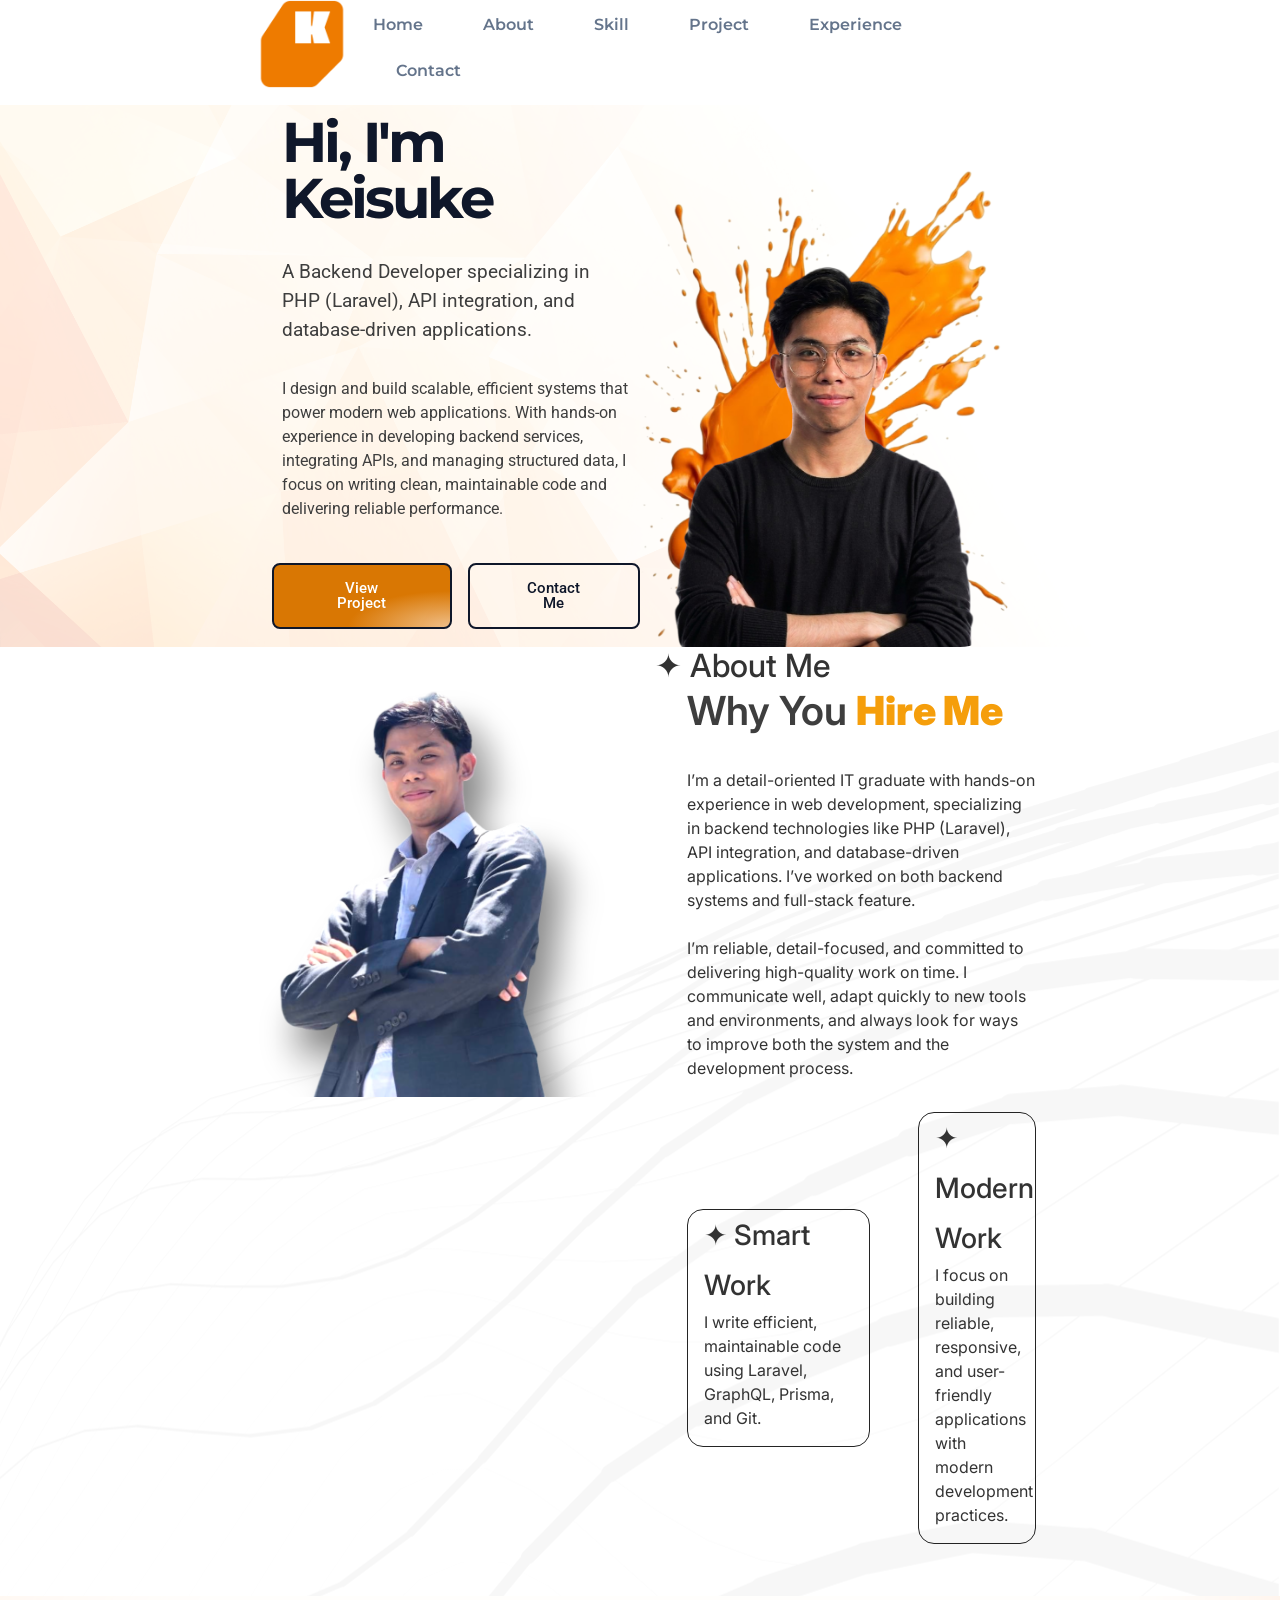
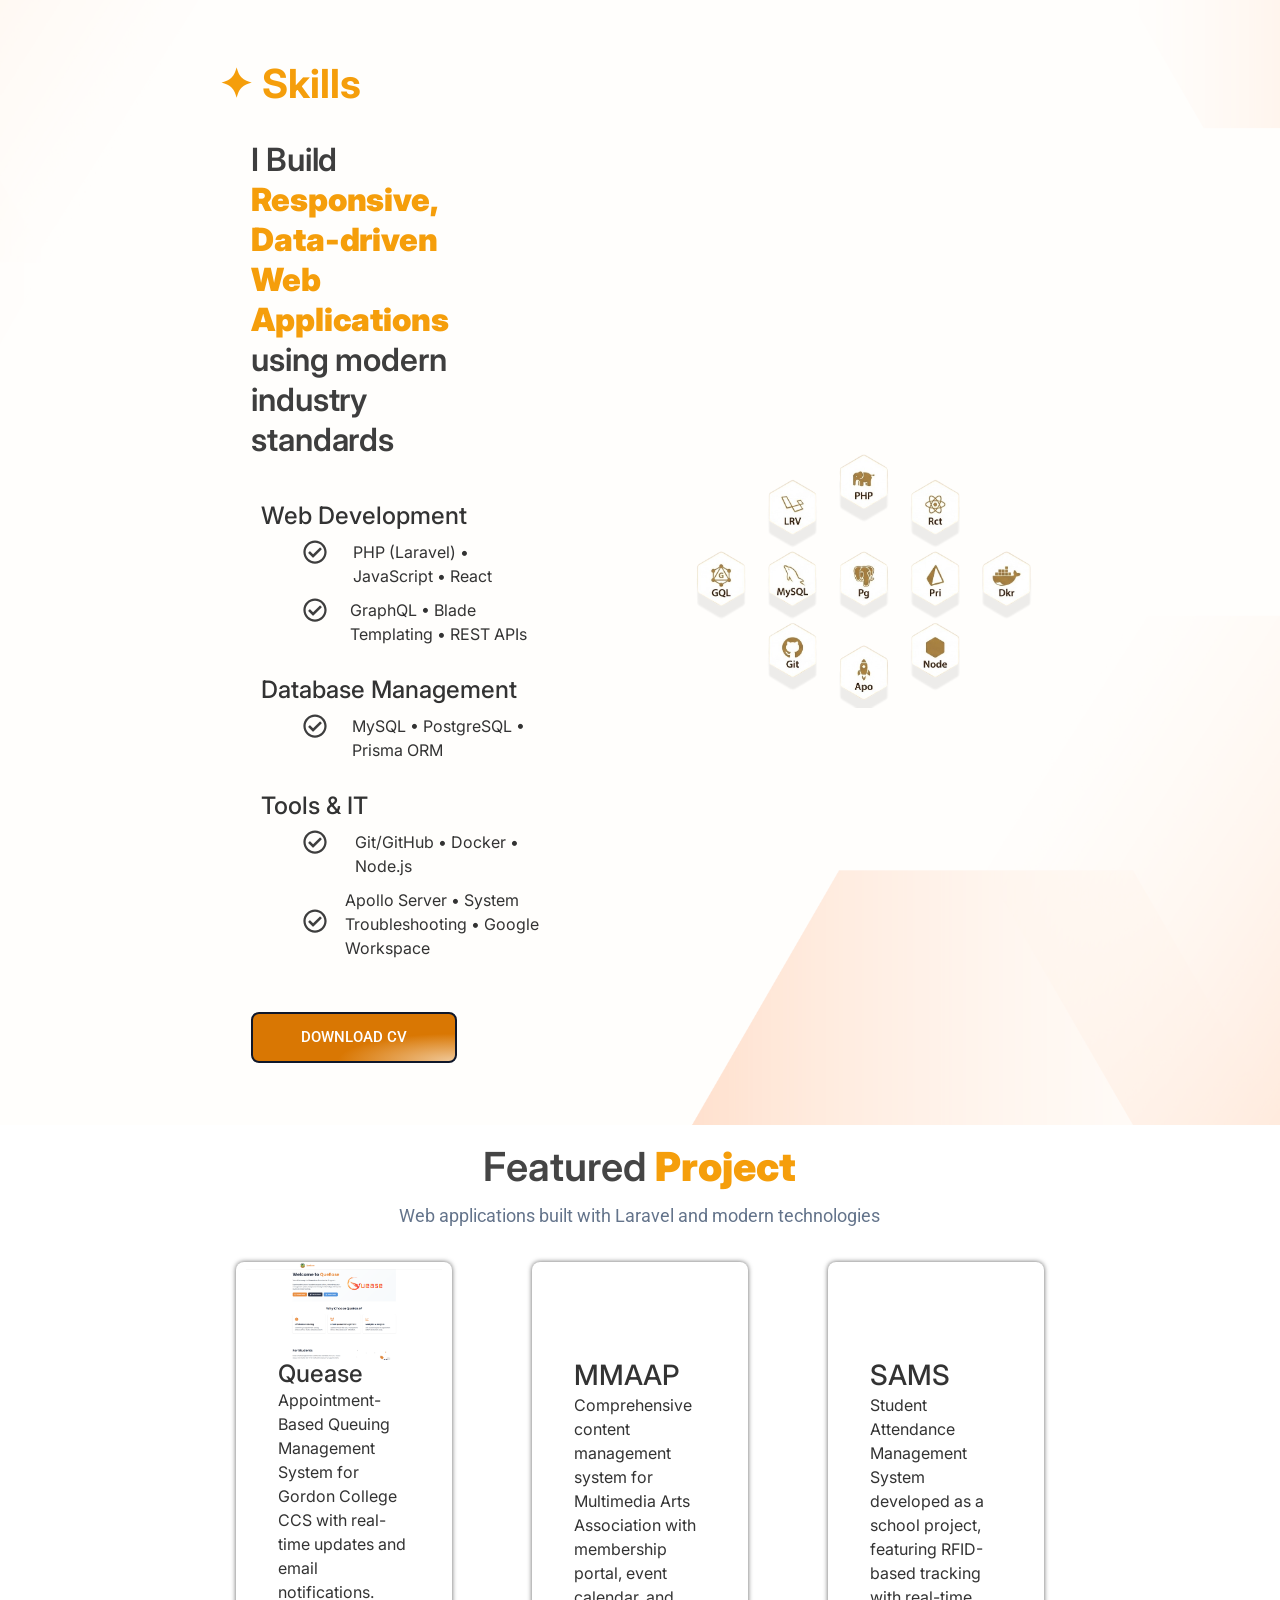
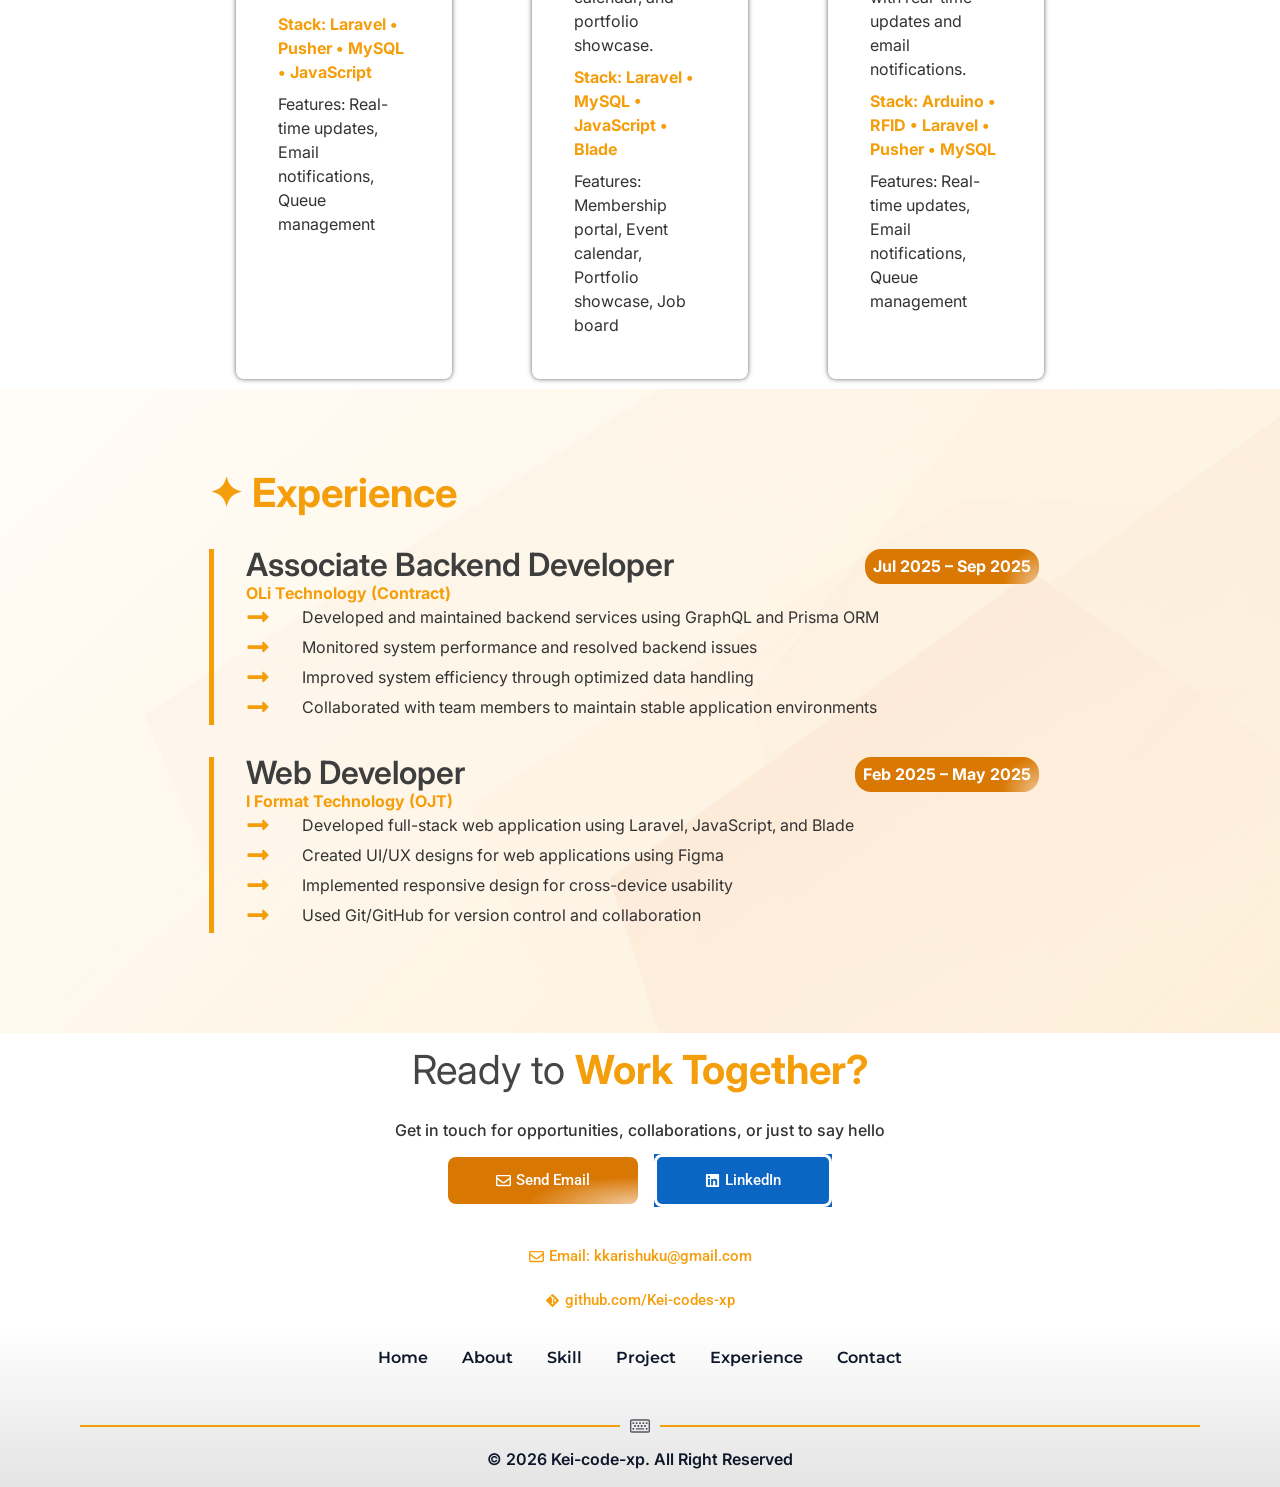
==== index.html @ f991a97a "first commit" ====
<!DOCTYPE html>
<html lang="en-US">
<head><meta charset="UTF-8">
	
	<meta name="viewport" content="width=device-width, initial-scale=1">
	<link rel="profile" href="https://gmpg.org/xfn/11">
	<title>kei-porfolio</title>
<meta name="robots" content="max-image-preview:large">
<style>
body.turbo-hide-theme-header .elementor-location-header{display:block!important;}
body.turbo-hide-theme-header header,
body.turbo-hide-theme-header .site-header,
body.turbo-hide-theme-header .main-header,
body.turbo-hide-theme-header #masthead,
body.turbo-hide-theme-header .ast-site-header,
body.turbo-hide-theme-header .storefront-header,
body.turbo-hide-theme-header .generatepress-header,
body.turbo-hide-theme-header .neve-header,
body.turbo-hide-theme-header .hello-elementor-header{display:none!important;}
</style>
<link rel="alternate" type="application/rss+xml" title="kei-porfolio » Feed" href="/feed/">
<link rel="alternate" type="application/rss+xml" title="kei-porfolio » Comments Feed" href="/comments/feed/">
<link rel="alternate" title="oEmbed (JSON)" type="application/json+oembed" href="/wp-json/oembed/1.0/embed?url=%2F">
<link rel="alternate" title="oEmbed (XML)" type="text/xml+oembed" href="/wp-json/oembed/1.0/embed?url=%2F&amp;format=xml">
<style id="wp-img-auto-sizes-contain-inline-css">
img:is([sizes=auto i],[sizes^="auto," i]){contain-intrinsic-size:3000px 1500px}
/*# sourceURL=wp-img-auto-sizes-contain-inline-css */
</style>
<style id="tahefobu-frontend-inline-css">
#tahefobu-header { opacity: 0; transform: none; pointer-events: none; } #tahefobu-header.tahefobu-ready { opacity: 1; pointer-events: auto; transition: opacity .25s linear; }
/*# sourceURL=tahefobu-frontend-inline-css */
</style>
<style id="wp-emoji-styles-inline-css">

	img.wp-smiley, img.emoji {
		display: inline !important;
		border: none !important;
		box-shadow: none !important;
		height: 1em !important;
		width: 1em !important;
		margin: 0 0.07em !important;
		vertical-align: -0.1em !important;
		background: none !important;
		padding: 0 !important;
	}
/*# sourceURL=wp-emoji-styles-inline-css */
</style>
<style id="global-styles-inline-css">
:root{--wp--preset--aspect-ratio--square: 1;--wp--preset--aspect-ratio--4-3: 4/3;--wp--preset--aspect-ratio--3-4: 3/4;--wp--preset--aspect-ratio--3-2: 3/2;--wp--preset--aspect-ratio--2-3: 2/3;--wp--preset--aspect-ratio--16-9: 16/9;--wp--preset--aspect-ratio--9-16: 9/16;--wp--preset--color--black: #000000;--wp--preset--color--cyan-bluish-gray: #abb8c3;--wp--preset--color--white: #ffffff;--wp--preset--color--pale-pink: #f78da7;--wp--preset--color--vivid-red: #cf2e2e;--wp--preset--color--luminous-vivid-orange: #ff6900;--wp--preset--color--luminous-vivid-amber: #fcb900;--wp--preset--color--light-green-cyan: #7bdcb5;--wp--preset--color--vivid-green-cyan: #00d084;--wp--preset--color--pale-cyan-blue: #8ed1fc;--wp--preset--color--vivid-cyan-blue: #0693e3;--wp--preset--color--vivid-purple: #9b51e0;--wp--preset--gradient--vivid-cyan-blue-to-vivid-purple: linear-gradient(135deg,rgb(6,147,227) 0%,rgb(155,81,224) 100%);--wp--preset--gradient--light-green-cyan-to-vivid-green-cyan: linear-gradient(135deg,rgb(122,220,180) 0%,rgb(0,208,130) 100%);--wp--preset--gradient--luminous-vivid-amber-to-luminous-vivid-orange: linear-gradient(135deg,rgb(252,185,0) 0%,rgb(255,105,0) 100%);--wp--preset--gradient--luminous-vivid-orange-to-vivid-red: linear-gradient(135deg,rgb(255,105,0) 0%,rgb(207,46,46) 100%);--wp--preset--gradient--very-light-gray-to-cyan-bluish-gray: linear-gradient(135deg,rgb(238,238,238) 0%,rgb(169,184,195) 100%);--wp--preset--gradient--cool-to-warm-spectrum: linear-gradient(135deg,rgb(74,234,220) 0%,rgb(151,120,209) 20%,rgb(207,42,186) 40%,rgb(238,44,130) 60%,rgb(251,105,98) 80%,rgb(254,248,76) 100%);--wp--preset--gradient--blush-light-purple: linear-gradient(135deg,rgb(255,206,236) 0%,rgb(152,150,240) 100%);--wp--preset--gradient--blush-bordeaux: linear-gradient(135deg,rgb(254,205,165) 0%,rgb(254,45,45) 50%,rgb(107,0,62) 100%);--wp--preset--gradient--luminous-dusk: linear-gradient(135deg,rgb(255,203,112) 0%,rgb(199,81,192) 50%,rgb(65,88,208) 100%);--wp--preset--gradient--pale-ocean: linear-gradient(135deg,rgb(255,245,203) 0%,rgb(182,227,212) 50%,rgb(51,167,181) 100%);--wp--preset--gradient--electric-grass: linear-gradient(135deg,rgb(202,248,128) 0%,rgb(113,206,126) 100%);--wp--preset--gradient--midnight: linear-gradient(135deg,rgb(2,3,129) 0%,rgb(40,116,252) 100%);--wp--preset--font-size--small: 13px;--wp--preset--font-size--medium: 20px;--wp--preset--font-size--large: 36px;--wp--preset--font-size--x-large: 42px;--wp--preset--spacing--20: 0.44rem;--wp--preset--spacing--30: 0.67rem;--wp--preset--spacing--40: 1rem;--wp--preset--spacing--50: 1.5rem;--wp--preset--spacing--60: 2.25rem;--wp--preset--spacing--70: 3.38rem;--wp--preset--spacing--80: 5.06rem;--wp--preset--shadow--natural: 6px 6px 9px rgba(0, 0, 0, 0.2);--wp--preset--shadow--deep: 12px 12px 50px rgba(0, 0, 0, 0.4);--wp--preset--shadow--sharp: 6px 6px 0px rgba(0, 0, 0, 0.2);--wp--preset--shadow--outlined: 6px 6px 0px -3px rgb(255, 255, 255), 6px 6px rgb(0, 0, 0);--wp--preset--shadow--crisp: 6px 6px 0px rgb(0, 0, 0);}:root { --wp--style--global--content-size: 800px;--wp--style--global--wide-size: 1200px; }:where(body) { margin: 0; }.wp-site-blocks > .alignleft { float: left; margin-right: 2em; }.wp-site-blocks > .alignright { float: right; margin-left: 2em; }.wp-site-blocks > .aligncenter { justify-content: center; margin-left: auto; margin-right: auto; }:where(.wp-site-blocks) > * { margin-block-start: 24px; margin-block-end: 0; }:where(.wp-site-blocks) > :first-child { margin-block-start: 0; }:where(.wp-site-blocks) > :last-child { margin-block-end: 0; }:root { --wp--style--block-gap: 24px; }:root :where(.is-layout-flow) > :first-child{margin-block-start: 0;}:root :where(.is-layout-flow) > :last-child{margin-block-end: 0;}:root :where(.is-layout-flow) > *{margin-block-start: 24px;margin-block-end: 0;}:root :where(.is-layout-constrained) > :first-child{margin-block-start: 0;}:root :where(.is-layout-constrained) > :last-child{margin-block-end: 0;}:root :where(.is-layout-constrained) > *{margin-block-start: 24px;margin-block-end: 0;}:root :where(.is-layout-flex){gap: 24px;}:root :where(.is-layout-grid){gap: 24px;}.is-layout-flow > .alignleft{float: left;margin-inline-start: 0;margin-inline-end: 2em;}.is-layout-flow > .alignright{float: right;margin-inline-start: 2em;margin-inline-end: 0;}.is-layout-flow > .aligncenter{margin-left: auto !important;margin-right: auto !important;}.is-layout-constrained > .alignleft{float: left;margin-inline-start: 0;margin-inline-end: 2em;}.is-layout-constrained > .alignright{float: right;margin-inline-start: 2em;margin-inline-end: 0;}.is-layout-constrained > .aligncenter{margin-left: auto !important;margin-right: auto !important;}.is-layout-constrained > :where(:not(.alignleft):not(.alignright):not(.alignfull)){max-width: var(--wp--style--global--content-size);margin-left: auto !important;margin-right: auto !important;}.is-layout-constrained > .alignwide{max-width: var(--wp--style--global--wide-size);}body .is-layout-flex{display: flex;}.is-layout-flex{flex-wrap: wrap;align-items: center;}.is-layout-flex > :is(*, div){margin: 0;}body .is-layout-grid{display: grid;}.is-layout-grid > :is(*, div){margin: 0;}body{padding-top: 0px;padding-right: 0px;padding-bottom: 0px;padding-left: 0px;}a:where(:not(.wp-element-button)){text-decoration: underline;}:root :where(.wp-element-button, .wp-block-button__link){background-color: #32373c;border-width: 0;color: #fff;font-family: inherit;font-size: inherit;font-style: inherit;font-weight: inherit;letter-spacing: inherit;line-height: inherit;padding-top: calc(0.667em + 2px);padding-right: calc(1.333em + 2px);padding-bottom: calc(0.667em + 2px);padding-left: calc(1.333em + 2px);text-decoration: none;text-transform: inherit;}.has-black-color{color: var(--wp--preset--color--black) !important;}.has-cyan-bluish-gray-color{color: var(--wp--preset--color--cyan-bluish-gray) !important;}.has-white-color{color: var(--wp--preset--color--white) !important;}.has-pale-pink-color{color: var(--wp--preset--color--pale-pink) !important;}.has-vivid-red-color{color: var(--wp--preset--color--vivid-red) !important;}.has-luminous-vivid-orange-color{color: var(--wp--preset--color--luminous-vivid-orange) !important;}.has-luminous-vivid-amber-color{color: var(--wp--preset--color--luminous-vivid-amber) !important;}.has-light-green-cyan-color{color: var(--wp--preset--color--light-green-cyan) !important;}.has-vivid-green-cyan-color{color: var(--wp--preset--color--vivid-green-cyan) !important;}.has-pale-cyan-blue-color{color: var(--wp--preset--color--pale-cyan-blue) !important;}.has-vivid-cyan-blue-color{color: var(--wp--preset--color--vivid-cyan-blue) !important;}.has-vivid-purple-color{color: var(--wp--preset--color--vivid-purple) !important;}.has-black-background-color{background-color: var(--wp--preset--color--black) !important;}.has-cyan-bluish-gray-background-color{background-color: var(--wp--preset--color--cyan-bluish-gray) !important;}.has-white-background-color{background-color: var(--wp--preset--color--white) !important;}.has-pale-pink-background-color{background-color: var(--wp--preset--color--pale-pink) !important;}.has-vivid-red-background-color{background-color: var(--wp--preset--color--vivid-red) !important;}.has-luminous-vivid-orange-background-color{background-color: var(--wp--preset--color--luminous-vivid-orange) !important;}.has-luminous-vivid-amber-background-color{background-color: var(--wp--preset--color--luminous-vivid-amber) !important;}.has-light-green-cyan-background-color{background-color: var(--wp--preset--color--light-green-cyan) !important;}.has-vivid-green-cyan-background-color{background-color: var(--wp--preset--color--vivid-green-cyan) !important;}.has-pale-cyan-blue-background-color{background-color: var(--wp--preset--color--pale-cyan-blue) !important;}.has-vivid-cyan-blue-background-color{background-color: var(--wp--preset--color--vivid-cyan-blue) !important;}.has-vivid-purple-background-color{background-color: var(--wp--preset--color--vivid-purple) !important;}.has-black-border-color{border-color: var(--wp--preset--color--black) !important;}.has-cyan-bluish-gray-border-color{border-color: var(--wp--preset--color--cyan-bluish-gray) !important;}.has-white-border-color{border-color: var(--wp--preset--color--white) !important;}.has-pale-pink-border-color{border-color: var(--wp--preset--color--pale-pink) !important;}.has-vivid-red-border-color{border-color: var(--wp--preset--color--vivid-red) !important;}.has-luminous-vivid-orange-border-color{border-color: var(--wp--preset--color--luminous-vivid-orange) !important;}.has-luminous-vivid-amber-border-color{border-color: var(--wp--preset--color--luminous-vivid-amber) !important;}.has-light-green-cyan-border-color{border-color: var(--wp--preset--color--light-green-cyan) !important;}.has-vivid-green-cyan-border-color{border-color: var(--wp--preset--color--vivid-green-cyan) !important;}.has-pale-cyan-blue-border-color{border-color: var(--wp--preset--color--pale-cyan-blue) !important;}.has-vivid-cyan-blue-border-color{border-color: var(--wp--preset--color--vivid-cyan-blue) !important;}.has-vivid-purple-border-color{border-color: var(--wp--preset--color--vivid-purple) !important;}.has-vivid-cyan-blue-to-vivid-purple-gradient-background{background: var(--wp--preset--gradient--vivid-cyan-blue-to-vivid-purple) !important;}.has-light-green-cyan-to-vivid-green-cyan-gradient-background{background: var(--wp--preset--gradient--light-green-cyan-to-vivid-green-cyan) !important;}.has-luminous-vivid-amber-to-luminous-vivid-orange-gradient-background{background: var(--wp--preset--gradient--luminous-vivid-amber-to-luminous-vivid-orange) !important;}.has-luminous-vivid-orange-to-vivid-red-gradient-background{background: var(--wp--preset--gradient--luminous-vivid-orange-to-vivid-red) !important;}.has-very-light-gray-to-cyan-bluish-gray-gradient-background{background: var(--wp--preset--gradient--very-light-gray-to-cyan-bluish-gray) !important;}.has-cool-to-warm-spectrum-gradient-background{background: var(--wp--preset--gradient--cool-to-warm-spectrum) !important;}.has-blush-light-purple-gradient-background{background: var(--wp--preset--gradient--blush-light-purple) !important;}.has-blush-bordeaux-gradient-background{background: var(--wp--preset--gradient--blush-bordeaux) !important;}.has-luminous-dusk-gradient-background{background: var(--wp--preset--gradient--luminous-dusk) !important;}.has-pale-ocean-gradient-background{background: var(--wp--preset--gradient--pale-ocean) !important;}.has-electric-grass-gradient-background{background: var(--wp--preset--gradient--electric-grass) !important;}.has-midnight-gradient-background{background: var(--wp--preset--gradient--midnight) !important;}.has-small-font-size{font-size: var(--wp--preset--font-size--small) !important;}.has-medium-font-size{font-size: var(--wp--preset--font-size--medium) !important;}.has-large-font-size{font-size: var(--wp--preset--font-size--large) !important;}.has-x-large-font-size{font-size: var(--wp--preset--font-size--x-large) !important;}
:root :where(.wp-block-pullquote){font-size: 1.5em;line-height: 1.6;}
/*# sourceURL=global-styles-inline-css */
</style>
<link rel="stylesheet" id="tahefobu-header-style-css" href="/wp-content/plugins/header-footer-builder-for-elementor/assets/css/turbo-header-style.css?ver=1775724232" media="all">
<style id="tahefobu-header-style-inline-css">

    body.turbo-hide-theme-header header,
    body.turbo-hide-theme-header .site-header,
    body.turbo-hide-theme-header .main-header,
    body.turbo-hide-theme-header #masthead,
    body.turbo-hide-theme-header .ast-site-header,
    body.turbo-hide-theme-header .storefront-header,
    body.turbo-hide-theme-header .generatepress-header,
    body.turbo-hide-theme-header .neve-header,
    body.turbo-hide-theme-header .hello-elementor-header,
    body.turbo-hide-theme-header .elementor-location-header {
        display: none !important;
    }
/*# sourceURL=tahefobu-header-style-inline-css */
</style>
<link rel="stylesheet" id="hello-elementor-css" href="/wp-content/themes/hello-elementor/assets/css/reset.css?ver=3.4.7" media="all">
<link rel="stylesheet" id="hello-elementor-theme-style-css" href="/wp-content/themes/hello-elementor/assets/css/theme.css?ver=3.4.7" media="all">
<link rel="stylesheet" id="hello-elementor-header-footer-css" href="/wp-content/themes/hello-elementor/assets/css/header-footer.css?ver=3.4.7" media="all">
<link rel="stylesheet" id="elementor-frontend-css" href="/wp-content/plugins/elementor/assets/css/frontend.min.css?ver=4.0.1" media="all">
<style id="elementor-frontend-inline-css">
.elementor-kit-6{--e-global-color-primary:#6EC1E4;--e-global-color-secondary:#54595F;--e-global-color-text:#7A7A7A;--e-global-color-accent:#61CE70;--e-global-typography-primary-font-family:"Roboto";--e-global-typography-primary-font-weight:600;--e-global-typography-secondary-font-family:"Roboto Slab";--e-global-typography-secondary-font-weight:400;--e-global-typography-text-font-family:"Roboto";--e-global-typography-text-font-weight:400;--e-global-typography-accent-font-family:"Roboto";--e-global-typography-accent-font-weight:500;}.elementor-section.elementor-section-boxed > .elementor-container{max-width:1140px;}.e-con{--container-max-width:1140px;}.elementor-widget:not(:last-child){margin-block-end:20px;}.elementor-element{--widgets-spacing:20px 20px;--widgets-spacing-row:20px;--widgets-spacing-column:20px;}{}h1.entry-title{display:var(--page-title-display);}.site-header .site-branding{flex-direction:column;align-items:stretch;}.site-header{padding-inline-end:0px;padding-inline-start:0px;}.site-footer .site-branding{flex-direction:column;align-items:stretch;}@media(max-width:1024px){.elementor-section.elementor-section-boxed > .elementor-container{max-width:1024px;}.e-con{--container-max-width:1024px;}}@media(max-width:767px){.elementor-section.elementor-section-boxed > .elementor-container{max-width:767px;}.e-con{--container-max-width:767px;}}

.e-heading-base a, .e-paragraph-base a { all: unset; cursor: pointer; }form[data-element_type="e-form"].form-state-success [data-element_type="e-form-success-message"],form[data-element_type="e-form"].form-state-error [data-element_type="e-form-error-message"]{ display: block; }
.elementor-9 .elementor-element.elementor-element-078e9b9{--display:flex;--flex-direction:row;--container-widget-width:initial;--container-widget-height:100%;--container-widget-flex-grow:1;--container-widget-align-self:stretch;--flex-wrap-mobile:wrap;--justify-content:center;--gap:0px 0px;--row-gap:0px;--column-gap:0px;--overlay-opacity:0.19;--margin-top:0px;--margin-bottom:0px;--margin-left:0px;--margin-right:0px;--padding-top:0rem;--padding-bottom:0rem;--padding-left:0rem;--padding-right:0rem;}.elementor-9 .elementor-element.elementor-element-078e9b9::before, .elementor-9 .elementor-element.elementor-element-078e9b9 > .elementor-background-video-container::before, .elementor-9 .elementor-element.elementor-element-078e9b9 > .e-con-inner > .elementor-background-video-container::before, .elementor-9 .elementor-element.elementor-element-078e9b9 > .elementor-background-slideshow::before, .elementor-9 .elementor-element.elementor-element-078e9b9 > .e-con-inner > .elementor-background-slideshow::before, .elementor-9 .elementor-element.elementor-element-078e9b9 > .elementor-motion-effects-container > .elementor-motion-effects-layer::before{background-color:#FFFFFF00;background-image:url("/wp-content/uploads/2026/04/10730.jpg");--background-overlay:'';background-position:bottom left;background-repeat:no-repeat;background-size:cover;}.elementor-9 .elementor-element.elementor-element-078e9b9::before{filter:brightness( 104% ) contrast( 100% ) saturate( 100% ) blur( 0px ) hue-rotate( 0deg );}.elementor-widget-heading .elementor-heading-title{font-family:var( --e-global-typography-primary-font-family ), Sans-serif;font-weight:var( --e-global-typography-primary-font-weight );color:var( --e-global-color-primary );}.elementor-9 .elementor-element.elementor-element-3b14908 > .elementor-widget-container{margin:0rem 0rem 2rem 0rem;}.elementor-9 .elementor-element.elementor-element-3b14908 .elementor-heading-title{font-family:"Montserrat", Sans-serif;font-size:3.5rem;font-weight:700;letter-spacing:-3px;-webkit-text-stroke-color:#000;stroke:#000;text-shadow:0px 0px 0px rgba(0,0,0,0.3);color:#0F172A;}.elementor-widget-button .elementor-button{background-color:var( --e-global-color-accent );font-family:var( --e-global-typography-accent-font-family ), Sans-serif;font-weight:var( --e-global-typography-accent-font-weight );}.elementor-9 .elementor-element.elementor-element-aaf6c7b .elementor-button{background-color:transparent;background-image:radial-gradient(at bottom right, #D9770366 0%, #D97703 41%);border-style:solid;border-width:2px 2px 2px 2px;border-color:#0F172A;border-radius:8px 8px 8px 8px;padding:01rem 03rem 1rem 03rem;}.elementor-9 .elementor-element.elementor-element-9938db2 .elementor-button{background-color:#FFFFFF00;fill:#0F172A;color:#0F172A;border-style:solid;border-width:2px 2px 2px 2px;border-color:#0F172A;border-radius:8px 8px 8px 8px;padding:1rem 3rem 1rem 3rem;}.elementor-9 .elementor-element.elementor-element-1ad8177{--display:flex;--min-height:0px;--flex-direction:row;--container-widget-width:calc( ( 1 - var( --container-widget-flex-grow ) ) * 100% );--container-widget-height:100%;--container-widget-flex-grow:1;--container-widget-align-self:stretch;--flex-wrap-mobile:wrap;--justify-content:center;--align-items:center;--overlay-opacity:0.14;--margin-top:0px;--margin-bottom:0px;--margin-left:0px;--margin-right:0px;--padding-top:0px;--padding-bottom:0px;--padding-left:0px;--padding-right:0px;}.elementor-9 .elementor-element.elementor-element-1ad8177::before, .elementor-9 .elementor-element.elementor-element-1ad8177 > .elementor-background-video-container::before, .elementor-9 .elementor-element.elementor-element-1ad8177 > .e-con-inner > .elementor-background-video-container::before, .elementor-9 .elementor-element.elementor-element-1ad8177 > .elementor-background-slideshow::before, .elementor-9 .elementor-element.elementor-element-1ad8177 > .e-con-inner > .elementor-background-slideshow::before, .elementor-9 .elementor-element.elementor-element-1ad8177 > .elementor-motion-effects-container > .elementor-motion-effects-layer::before{background-image:url("/wp-content/uploads/2026/04/e1bfc5ca-c5af-4410-b476-0133e0af4a07.png");--background-overlay:'';background-position:top right;background-repeat:no-repeat;background-size:auto;}.elementor-9 .elementor-element.elementor-element-e952488 > .elementor-widget-container{padding:0rem 0rem 0rem 0rem;}.elementor-9 .elementor-element.elementor-element-e952488{text-align:start;}.elementor-9 .elementor-element.elementor-element-e952488 .elementor-heading-title{font-family:"Inter", Sans-serif;font-size:2.5rem;font-weight:600;line-height:50px;letter-spacing:-0.1px;color:#3E3E3E;}.elementor-9 .elementor-element.elementor-element-50e31d4{--display:flex;--flex-direction:row;--container-widget-width:calc( ( 1 - var( --container-widget-flex-grow ) ) * 100% );--container-widget-height:100%;--container-widget-flex-grow:1;--container-widget-align-self:stretch;--flex-wrap-mobile:wrap;--justify-content:center;--align-items:center;--overlay-opacity:0.24;}.elementor-9 .elementor-element.elementor-element-50e31d4::before, .elementor-9 .elementor-element.elementor-element-50e31d4 > .elementor-background-video-container::before, .elementor-9 .elementor-element.elementor-element-50e31d4 > .e-con-inner > .elementor-background-video-container::before, .elementor-9 .elementor-element.elementor-element-50e31d4 > .elementor-background-slideshow::before, .elementor-9 .elementor-element.elementor-element-50e31d4 > .e-con-inner > .elementor-background-slideshow::before, .elementor-9 .elementor-element.elementor-element-50e31d4 > .elementor-motion-effects-container > .elementor-motion-effects-layer::before{background-image:url("/wp-content/uploads/2026/04/v915-wit-010.jpg");--background-overlay:'';background-position:bottom right;background-repeat:no-repeat;background-size:cover;}.elementor-9 .elementor-element.elementor-element-54323fa{width:var( --container-widget-width, 70% );max-width:70%;--container-widget-width:70%;--container-widget-flex-grow:0;}.elementor-9 .elementor-element.elementor-element-54323fa > .elementor-widget-container{padding:0rem 0rem 0rem 0rem;}.elementor-9 .elementor-element.elementor-element-54323fa .elementor-heading-title{font-family:"Inter", Sans-serif;font-size:2rem;font-weight:600;line-height:40px;letter-spacing:-0.1px;color:#3E3E3E;}.elementor-widget-icon.elementor-view-stacked .elementor-icon{background-color:var( --e-global-color-primary );}.elementor-widget-icon.elementor-view-framed .elementor-icon, .elementor-widget-icon.elementor-view-default .elementor-icon{color:var( --e-global-color-primary );border-color:var( --e-global-color-primary );}.elementor-widget-icon.elementor-view-framed .elementor-icon, .elementor-widget-icon.elementor-view-default .elementor-icon svg{fill:var( --e-global-color-primary );}.elementor-9 .elementor-element.elementor-element-f4c3384{width:auto;max-width:auto;}.elementor-9 .elementor-element.elementor-element-f4c3384 .elementor-icon-wrapper{text-align:center;}.elementor-9 .elementor-element.elementor-element-f4c3384.elementor-view-stacked .elementor-icon{background-color:#3E3E3E;}.elementor-9 .elementor-element.elementor-element-f4c3384.elementor-view-framed .elementor-icon, .elementor-9 .elementor-element.elementor-element-f4c3384.elementor-view-default .elementor-icon{color:#3E3E3E;border-color:#3E3E3E;}.elementor-9 .elementor-element.elementor-element-f4c3384.elementor-view-framed .elementor-icon, .elementor-9 .elementor-element.elementor-element-f4c3384.elementor-view-default .elementor-icon svg{fill:#3E3E3E;}.elementor-9 .elementor-element.elementor-element-f4c3384 .elementor-icon{font-size:1.5rem;}.elementor-9 .elementor-element.elementor-element-f4c3384 .elementor-icon svg{height:1.5rem;}.elementor-9 .elementor-element.elementor-element-f4c3384 .elementor-icon i, .elementor-9 .elementor-element.elementor-element-f4c3384 .elementor-icon svg{transform:rotate(0deg);}.elementor-9 .elementor-element.elementor-element-0f80455{width:auto;max-width:auto;}.elementor-9 .elementor-element.elementor-element-0f80455 .elementor-icon-wrapper{text-align:center;}.elementor-9 .elementor-element.elementor-element-0f80455.elementor-view-stacked .elementor-icon{background-color:#3E3E3E;}.elementor-9 .elementor-element.elementor-element-0f80455.elementor-view-framed .elementor-icon, .elementor-9 .elementor-element.elementor-element-0f80455.elementor-view-default .elementor-icon{color:#3E3E3E;border-color:#3E3E3E;}.elementor-9 .elementor-element.elementor-element-0f80455.elementor-view-framed .elementor-icon, .elementor-9 .elementor-element.elementor-element-0f80455.elementor-view-default .elementor-icon svg{fill:#3E3E3E;}.elementor-9 .elementor-element.elementor-element-0f80455 .elementor-icon{font-size:1.5rem;}.elementor-9 .elementor-element.elementor-element-0f80455 .elementor-icon svg{height:1.5rem;}.elementor-9 .elementor-element.elementor-element-0f80455 .elementor-icon i, .elementor-9 .elementor-element.elementor-element-0f80455 .elementor-icon svg{transform:rotate(0deg);}.elementor-9 .elementor-element.elementor-element-8a52c37{width:auto;max-width:auto;}.elementor-9 .elementor-element.elementor-element-8a52c37 .elementor-icon-wrapper{text-align:center;}.elementor-9 .elementor-element.elementor-element-8a52c37.elementor-view-stacked .elementor-icon{background-color:#3E3E3E;}.elementor-9 .elementor-element.elementor-element-8a52c37.elementor-view-framed .elementor-icon, .elementor-9 .elementor-element.elementor-element-8a52c37.elementor-view-default .elementor-icon{color:#3E3E3E;border-color:#3E3E3E;}.elementor-9 .elementor-element.elementor-element-8a52c37.elementor-view-framed .elementor-icon, .elementor-9 .elementor-element.elementor-element-8a52c37.elementor-view-default .elementor-icon svg{fill:#3E3E3E;}.elementor-9 .elementor-element.elementor-element-8a52c37 .elementor-icon{font-size:1.5rem;}.elementor-9 .elementor-element.elementor-element-8a52c37 .elementor-icon svg{height:1.5rem;}.elementor-9 .elementor-element.elementor-element-8a52c37 .elementor-icon i, .elementor-9 .elementor-element.elementor-element-8a52c37 .elementor-icon svg{transform:rotate(0deg);}.elementor-9 .elementor-element.elementor-element-4e03db2{width:auto;max-width:auto;}.elementor-9 .elementor-element.elementor-element-4e03db2 .elementor-icon-wrapper{text-align:center;}.elementor-9 .elementor-element.elementor-element-4e03db2.elementor-view-stacked .elementor-icon{background-color:#3E3E3E;}.elementor-9 .elementor-element.elementor-element-4e03db2.elementor-view-framed .elementor-icon, .elementor-9 .elementor-element.elementor-element-4e03db2.elementor-view-default .elementor-icon{color:#3E3E3E;border-color:#3E3E3E;}.elementor-9 .elementor-element.elementor-element-4e03db2.elementor-view-framed .elementor-icon, .elementor-9 .elementor-element.elementor-element-4e03db2.elementor-view-default .elementor-icon svg{fill:#3E3E3E;}.elementor-9 .elementor-element.elementor-element-4e03db2 .elementor-icon{font-size:1.5rem;}.elementor-9 .elementor-element.elementor-element-4e03db2 .elementor-icon svg{height:1.5rem;}.elementor-9 .elementor-element.elementor-element-4e03db2 .elementor-icon i, .elementor-9 .elementor-element.elementor-element-4e03db2 .elementor-icon svg{transform:rotate(0deg);}.elementor-9 .elementor-element.elementor-element-e4e7014{width:auto;max-width:auto;}.elementor-9 .elementor-element.elementor-element-e4e7014.elementor-element{--align-self:center;}.elementor-9 .elementor-element.elementor-element-e4e7014 .elementor-icon-wrapper{text-align:center;}.elementor-9 .elementor-element.elementor-element-e4e7014.elementor-view-stacked .elementor-icon{background-color:#3E3E3E;}.elementor-9 .elementor-element.elementor-element-e4e7014.elementor-view-framed .elementor-icon, .elementor-9 .elementor-element.elementor-element-e4e7014.elementor-view-default .elementor-icon{color:#3E3E3E;border-color:#3E3E3E;}.elementor-9 .elementor-element.elementor-element-e4e7014.elementor-view-framed .elementor-icon, .elementor-9 .elementor-element.elementor-element-e4e7014.elementor-view-default .elementor-icon svg{fill:#3E3E3E;}.elementor-9 .elementor-element.elementor-element-e4e7014 .elementor-icon{font-size:1.5rem;}.elementor-9 .elementor-element.elementor-element-e4e7014 .elementor-icon svg{height:1.5rem;}.elementor-9 .elementor-element.elementor-element-e4e7014 .elementor-icon i, .elementor-9 .elementor-element.elementor-element-e4e7014 .elementor-icon svg{transform:rotate(0deg);}.elementor-9 .elementor-element.elementor-element-c26aea9 .elementor-button{background-color:transparent;background-image:radial-gradient(at bottom right, #D9770366 0%, #D97703 41%);border-style:solid;border-width:2px 2px 2px 2px;border-color:#0F172A;border-radius:8px 8px 8px 8px;padding:01rem 03rem 1rem 03rem;}.elementor-widget-image .widget-image-caption{color:var( --e-global-color-text );font-family:var( --e-global-typography-text-font-family ), Sans-serif;font-weight:var( --e-global-typography-text-font-weight );}.elementor-9 .elementor-element.elementor-element-8d60fd7{--display:flex;--flex-direction:column;--container-widget-width:calc( ( 1 - var( --container-widget-flex-grow ) ) * 100% );--container-widget-height:initial;--container-widget-flex-grow:0;--container-widget-align-self:initial;--flex-wrap-mobile:wrap;--justify-content:center;--align-items:center;--padding-top:1rem;--padding-bottom:0rem;--padding-left:3rem;--padding-right:3rem;}.elementor-9 .elementor-element.elementor-element-8d60fd7:not(.elementor-motion-effects-element-type-background), .elementor-9 .elementor-element.elementor-element-8d60fd7 > .elementor-motion-effects-container > .elementor-motion-effects-layer{background-color:#FFFFFF;}.elementor-9 .elementor-element.elementor-element-33c2b3e > .elementor-widget-container{padding:0rem 0rem 0rem 0rem;}.elementor-9 .elementor-element.elementor-element-33c2b3e{text-align:center;}.elementor-9 .elementor-element.elementor-element-33c2b3e .elementor-heading-title{font-family:"Inter", Sans-serif;font-size:2.5rem;font-weight:600;line-height:73px;color:#454545;}.elementor-9 .elementor-element.elementor-element-e24a92e{--display:grid;--e-con-grid-template-columns:repeat(3, 1fr);--e-con-grid-template-rows:repeat(1, 1fr);--gap:5rem 5rem;--row-gap:5rem;--column-gap:5rem;--grid-auto-flow:row;--padding-top:0rem;--padding-bottom:0rem;--padding-left:0rem;--padding-right:0rem;}.elementor-9 .elementor-element.elementor-element-af6d865{--display:flex;--flex-direction:column;--container-widget-width:calc( ( 1 - var( --container-widget-flex-grow ) ) * 100% );--container-widget-height:initial;--container-widget-flex-grow:0;--container-widget-align-self:initial;--flex-wrap-mobile:wrap;--justify-content:center;--align-items:center;--overlay-opacity:0.19;}.elementor-9 .elementor-element.elementor-element-af6d865::before, .elementor-9 .elementor-element.elementor-element-af6d865 > .elementor-background-video-container::before, .elementor-9 .elementor-element.elementor-element-af6d865 > .e-con-inner > .elementor-background-video-container::before, .elementor-9 .elementor-element.elementor-element-af6d865 > .elementor-background-slideshow::before, .elementor-9 .elementor-element.elementor-element-af6d865 > .e-con-inner > .elementor-background-slideshow::before, .elementor-9 .elementor-element.elementor-element-af6d865 > .elementor-motion-effects-container > .elementor-motion-effects-layer::before{background-image:url("/wp-content/uploads/2026/04/malmm-9.jpg");--background-overlay:'';background-position:bottom right;background-repeat:no-repeat;background-size:100% auto;}.elementor-9 .elementor-element.elementor-element-f6e910e .elementor-heading-title{font-family:"Inter", Sans-serif;font-weight:600;color:#3E3E3E;}.elementor-9 .elementor-element.elementor-element-d71ee63{width:auto;max-width:auto;}.elementor-9 .elementor-element.elementor-element-d71ee63 .elementor-icon-wrapper{text-align:center;}.elementor-9 .elementor-element.elementor-element-d71ee63.elementor-view-stacked .elementor-icon{background-color:#F59E0B;}.elementor-9 .elementor-element.elementor-element-d71ee63.elementor-view-framed .elementor-icon, .elementor-9 .elementor-element.elementor-element-d71ee63.elementor-view-default .elementor-icon{color:#F59E0B;border-color:#F59E0B;}.elementor-9 .elementor-element.elementor-element-d71ee63.elementor-view-framed .elementor-icon, .elementor-9 .elementor-element.elementor-element-d71ee63.elementor-view-default .elementor-icon svg{fill:#F59E0B;}.elementor-9 .elementor-element.elementor-element-d71ee63 .elementor-icon{font-size:1.5rem;}.elementor-9 .elementor-element.elementor-element-d71ee63 .elementor-icon svg{height:1.5rem;}.elementor-9 .elementor-element.elementor-element-d71ee63 .elementor-icon i, .elementor-9 .elementor-element.elementor-element-d71ee63 .elementor-icon svg{transform:rotate(0deg);}.elementor-9 .elementor-element.elementor-element-6a1d567.elementor-element{--align-self:center;}.elementor-9 .elementor-element.elementor-element-6a1d567 .elementor-icon-wrapper{text-align:center;}.elementor-9 .elementor-element.elementor-element-6a1d567.elementor-view-stacked .elementor-icon{background-color:#F59E0B;}.elementor-9 .elementor-element.elementor-element-6a1d567.elementor-view-framed .elementor-icon, .elementor-9 .elementor-element.elementor-element-6a1d567.elementor-view-default .elementor-icon{color:#F59E0B;border-color:#F59E0B;}.elementor-9 .elementor-element.elementor-element-6a1d567.elementor-view-framed .elementor-icon, .elementor-9 .elementor-element.elementor-element-6a1d567.elementor-view-default .elementor-icon svg{fill:#F59E0B;}.elementor-9 .elementor-element.elementor-element-6a1d567 .elementor-icon{font-size:1.5rem;}.elementor-9 .elementor-element.elementor-element-6a1d567 .elementor-icon svg{height:1.5rem;}.elementor-9 .elementor-element.elementor-element-6a1d567 .elementor-icon i, .elementor-9 .elementor-element.elementor-element-6a1d567 .elementor-icon svg{transform:rotate(0deg);}.elementor-9 .elementor-element.elementor-element-c965f49.elementor-element{--align-self:center;}.elementor-9 .elementor-element.elementor-element-c965f49 .elementor-icon-wrapper{text-align:center;}.elementor-9 .elementor-element.elementor-element-c965f49.elementor-view-stacked .elementor-icon{background-color:#F59E0B;}.elementor-9 .elementor-element.elementor-element-c965f49.elementor-view-framed .elementor-icon, .elementor-9 .elementor-element.elementor-element-c965f49.elementor-view-default .elementor-icon{color:#F59E0B;border-color:#F59E0B;}.elementor-9 .elementor-element.elementor-element-c965f49.elementor-view-framed .elementor-icon, .elementor-9 .elementor-element.elementor-element-c965f49.elementor-view-default .elementor-icon svg{fill:#F59E0B;}.elementor-9 .elementor-element.elementor-element-c965f49 .elementor-icon{font-size:1.5rem;}.elementor-9 .elementor-element.elementor-element-c965f49 .elementor-icon svg{height:1.5rem;}.elementor-9 .elementor-element.elementor-element-c965f49 .elementor-icon i, .elementor-9 .elementor-element.elementor-element-c965f49 .elementor-icon svg{transform:rotate(0deg);}.elementor-9 .elementor-element.elementor-element-768e3d9.elementor-element{--align-self:center;}.elementor-9 .elementor-element.elementor-element-768e3d9 .elementor-icon-wrapper{text-align:center;}.elementor-9 .elementor-element.elementor-element-768e3d9.elementor-view-stacked .elementor-icon{background-color:#F59E0B;}.elementor-9 .elementor-element.elementor-element-768e3d9.elementor-view-framed .elementor-icon, .elementor-9 .elementor-element.elementor-element-768e3d9.elementor-view-default .elementor-icon{color:#F59E0B;border-color:#F59E0B;}.elementor-9 .elementor-element.elementor-element-768e3d9.elementor-view-framed .elementor-icon, .elementor-9 .elementor-element.elementor-element-768e3d9.elementor-view-default .elementor-icon svg{fill:#F59E0B;}.elementor-9 .elementor-element.elementor-element-768e3d9 .elementor-icon{font-size:1.5rem;}.elementor-9 .elementor-element.elementor-element-768e3d9 .elementor-icon svg{height:1.5rem;}.elementor-9 .elementor-element.elementor-element-768e3d9 .elementor-icon i, .elementor-9 .elementor-element.elementor-element-768e3d9 .elementor-icon svg{transform:rotate(0deg);}.elementor-9 .elementor-element.elementor-element-11bda50 .elementor-heading-title{font-family:"Inter", Sans-serif;font-weight:600;color:#3E3E3E;}.elementor-9 .elementor-element.elementor-element-6686246{width:auto;max-width:auto;}.elementor-9 .elementor-element.elementor-element-6686246 .elementor-icon-wrapper{text-align:center;}.elementor-9 .elementor-element.elementor-element-6686246.elementor-view-stacked .elementor-icon{background-color:#F59E0B;}.elementor-9 .elementor-element.elementor-element-6686246.elementor-view-framed .elementor-icon, .elementor-9 .elementor-element.elementor-element-6686246.elementor-view-default .elementor-icon{color:#F59E0B;border-color:#F59E0B;}.elementor-9 .elementor-element.elementor-element-6686246.elementor-view-framed .elementor-icon, .elementor-9 .elementor-element.elementor-element-6686246.elementor-view-default .elementor-icon svg{fill:#F59E0B;}.elementor-9 .elementor-element.elementor-element-6686246 .elementor-icon{font-size:1.5rem;}.elementor-9 .elementor-element.elementor-element-6686246 .elementor-icon svg{height:1.5rem;}.elementor-9 .elementor-element.elementor-element-6686246 .elementor-icon i, .elementor-9 .elementor-element.elementor-element-6686246 .elementor-icon svg{transform:rotate(0deg);}.elementor-9 .elementor-element.elementor-element-32e21e9.elementor-element{--align-self:center;}.elementor-9 .elementor-element.elementor-element-32e21e9 .elementor-icon-wrapper{text-align:center;}.elementor-9 .elementor-element.elementor-element-32e21e9.elementor-view-stacked .elementor-icon{background-color:#F59E0B;}.elementor-9 .elementor-element.elementor-element-32e21e9.elementor-view-framed .elementor-icon, .elementor-9 .elementor-element.elementor-element-32e21e9.elementor-view-default .elementor-icon{color:#F59E0B;border-color:#F59E0B;}.elementor-9 .elementor-element.elementor-element-32e21e9.elementor-view-framed .elementor-icon, .elementor-9 .elementor-element.elementor-element-32e21e9.elementor-view-default .elementor-icon svg{fill:#F59E0B;}.elementor-9 .elementor-element.elementor-element-32e21e9 .elementor-icon{font-size:1.5rem;}.elementor-9 .elementor-element.elementor-element-32e21e9 .elementor-icon svg{height:1.5rem;}.elementor-9 .elementor-element.elementor-element-32e21e9 .elementor-icon i, .elementor-9 .elementor-element.elementor-element-32e21e9 .elementor-icon svg{transform:rotate(0deg);}.elementor-9 .elementor-element.elementor-element-d620cff.elementor-element{--align-self:center;}.elementor-9 .elementor-element.elementor-element-d620cff .elementor-icon-wrapper{text-align:center;}.elementor-9 .elementor-element.elementor-element-d620cff.elementor-view-stacked .elementor-icon{background-color:#F59E0B;}.elementor-9 .elementor-element.elementor-element-d620cff.elementor-view-framed .elementor-icon, .elementor-9 .elementor-element.elementor-element-d620cff.elementor-view-default .elementor-icon{color:#F59E0B;border-color:#F59E0B;}.elementor-9 .elementor-element.elementor-element-d620cff.elementor-view-framed .elementor-icon, .elementor-9 .elementor-element.elementor-element-d620cff.elementor-view-default .elementor-icon svg{fill:#F59E0B;}.elementor-9 .elementor-element.elementor-element-d620cff .elementor-icon{font-size:1.5rem;}.elementor-9 .elementor-element.elementor-element-d620cff .elementor-icon svg{height:1.5rem;}.elementor-9 .elementor-element.elementor-element-d620cff .elementor-icon i, .elementor-9 .elementor-element.elementor-element-d620cff .elementor-icon svg{transform:rotate(0deg);}.elementor-9 .elementor-element.elementor-element-5927407.elementor-element{--align-self:center;}.elementor-9 .elementor-element.elementor-element-5927407 .elementor-icon-wrapper{text-align:center;}.elementor-9 .elementor-element.elementor-element-5927407.elementor-view-stacked .elementor-icon{background-color:#F59E0B;}.elementor-9 .elementor-element.elementor-element-5927407.elementor-view-framed .elementor-icon, .elementor-9 .elementor-element.elementor-element-5927407.elementor-view-default .elementor-icon{color:#F59E0B;border-color:#F59E0B;}.elementor-9 .elementor-element.elementor-element-5927407.elementor-view-framed .elementor-icon, .elementor-9 .elementor-element.elementor-element-5927407.elementor-view-default .elementor-icon svg{fill:#F59E0B;}.elementor-9 .elementor-element.elementor-element-5927407 .elementor-icon{font-size:1.5rem;}.elementor-9 .elementor-element.elementor-element-5927407 .elementor-icon svg{height:1.5rem;}.elementor-9 .elementor-element.elementor-element-5927407 .elementor-icon i, .elementor-9 .elementor-element.elementor-element-5927407 .elementor-icon svg{transform:rotate(0deg);}.elementor-9 .elementor-element.elementor-element-2578803{--display:flex;--flex-direction:column;--container-widget-width:100%;--container-widget-height:initial;--container-widget-flex-grow:0;--container-widget-align-self:initial;--flex-wrap-mobile:wrap;--overlay-opacity:0.5;}.elementor-9 .elementor-element.elementor-element-2578803::before, .elementor-9 .elementor-element.elementor-element-2578803 > .elementor-background-video-container::before, .elementor-9 .elementor-element.elementor-element-2578803 > .e-con-inner > .elementor-background-video-container::before, .elementor-9 .elementor-element.elementor-element-2578803 > .elementor-background-slideshow::before, .elementor-9 .elementor-element.elementor-element-2578803 > .e-con-inner > .elementor-background-slideshow::before, .elementor-9 .elementor-element.elementor-element-2578803 > .elementor-motion-effects-container > .elementor-motion-effects-layer::before{--background-overlay:'';}.elementor-9 .elementor-element.elementor-element-0465738 > .elementor-widget-container{padding:0rem 0rem 0rem 0rem;}.elementor-9 .elementor-element.elementor-element-0465738{text-align:center;}.elementor-9 .elementor-element.elementor-element-0465738 .elementor-heading-title{font-family:"Inter", Sans-serif;font-size:2.5rem;font-weight:400;line-height:73px;color:#454545;}.elementor-9 .elementor-element.elementor-element-1193f07 .elementor-button{background-color:transparent;background-image:radial-gradient(at bottom right, #D9770366 0%, #D97703 41%);border-style:solid;border-width:0px 0px 0px 0px;border-color:#0F172A;border-radius:8px 8px 8px 8px;padding:01rem 03rem 1rem 03rem;}.elementor-9 .elementor-element.elementor-element-1193f07.elementor-element{--align-self:center;}.elementor-9 .elementor-element.elementor-element-1193f07 .elementor-button-content-wrapper{flex-direction:row;}.elementor-9 .elementor-element.elementor-element-b78ae38 .elementor-button{background-color:#FFFFFF00;fill:#FFFFFF;color:#FFFFFF;border-style:solid;border-color:#FFFFFF;border-radius:8px 8px 8px 8px;padding:1rem 3rem 1rem 3rem;}.elementor-9 .elementor-element.elementor-element-b78ae38 > .elementor-widget-container{background-color:#0A66C2;}.elementor-9 .elementor-element.elementor-element-b78ae38 .elementor-button-content-wrapper{flex-direction:row;}.elementor-9 .elementor-element.elementor-element-3db4792 .elementor-button{background-color:transparent;fill:#F59E0B;color:#F59E0B;background-image:radial-gradient(at bottom right, #D9770300 0%, #D9770300 0%);border-style:none;border-radius:8px 8px 8px 8px;padding:0rem 0rem 0rem 0rem;}.elementor-9 .elementor-element.elementor-element-3db4792.elementor-element{--align-self:center;}.elementor-9 .elementor-element.elementor-element-3db4792 .elementor-button-content-wrapper{flex-direction:row;}.elementor-9 .elementor-element.elementor-element-76ad752 .elementor-button{background-color:transparent;fill:#F59E0B;color:#F59E0B;background-image:radial-gradient(at bottom right, #D9770300 0%, #D9770300 0%);border-style:none;border-radius:8px 8px 8px 8px;padding:0rem 0rem 0rem 0rem;}.elementor-9 .elementor-element.elementor-element-76ad752.elementor-element{--align-self:center;}.elementor-9 .elementor-element.elementor-element-76ad752 .elementor-button-content-wrapper{flex-direction:row;}@media(max-width:1024px){.elementor-9 .elementor-element.elementor-element-078e9b9{--flex-direction:row;--container-widget-width:initial;--container-widget-height:100%;--container-widget-flex-grow:1;--container-widget-align-self:stretch;--flex-wrap-mobile:wrap;--justify-content:space-around;--flex-wrap:nowrap;--margin-top:0px;--margin-bottom:0px;--margin-left:0px;--margin-right:0px;--padding-top:7rem;--padding-bottom:0rem;--padding-left:0rem;--padding-right:0rem;}.elementor-9 .elementor-element.elementor-element-3b14908{text-align:center;}.elementor-9 .elementor-element.elementor-element-aaf6c7b{width:100%;max-width:100%;}.elementor-9 .elementor-element.elementor-element-aaf6c7b > .elementor-widget-container{margin:0px 0px 0px 0px;padding:0% 0% 0% 0%;}.elementor-9 .elementor-element.elementor-element-9938db2{width:100%;max-width:100%;}.elementor-9 .elementor-element.elementor-element-c26aea9{width:100%;max-width:100%;}.elementor-9 .elementor-element.elementor-element-c26aea9 > .elementor-widget-container{margin:0px 0px 0px 0px;padding:0% 0% 0% 0%;}.elementor-9 .elementor-element.elementor-element-e24a92e{--e-con-grid-template-columns:repeat(1, 1fr);--e-con-grid-template-rows:repeat(4, 1fr);--gap:2rem 2rem;--row-gap:2rem;--column-gap:2rem;--grid-auto-flow:column;}.elementor-9 .elementor-element.elementor-element-1193f07{width:100%;max-width:100%;}.elementor-9 .elementor-element.elementor-element-1193f07 > .elementor-widget-container{margin:0px 0px 0px 0px;padding:0% 0% 0% 0%;}.elementor-9 .elementor-element.elementor-element-b78ae38{width:100%;max-width:100%;}.elementor-9 .elementor-element.elementor-element-3db4792{width:100%;max-width:100%;}.elementor-9 .elementor-element.elementor-element-3db4792 > .elementor-widget-container{margin:0px 0px 0px 0px;padding:0% 0% 0% 0%;}.elementor-9 .elementor-element.elementor-element-76ad752{width:100%;max-width:100%;}.elementor-9 .elementor-element.elementor-element-76ad752 > .elementor-widget-container{margin:0px 0px 0px 0px;padding:0% 0% 0% 0%;}}@media(max-width:767px){.elementor-9 .elementor-element.elementor-element-e952488{text-align:center;}.elementor-9 .elementor-element.elementor-element-54323fa{--container-widget-width:100%;--container-widget-flex-grow:0;width:var( --container-widget-width, 100% );max-width:100%;text-align:start;}.elementor-9 .elementor-element.elementor-element-8d60fd7{--padding-top:1rem;--padding-bottom:1rem;--padding-left:1rem;--padding-right:1rem;}.elementor-9 .elementor-element.elementor-element-33c2b3e{text-align:center;}.elementor-9 .elementor-element.elementor-element-e24a92e{--e-con-grid-template-columns:repeat(1, 1fr);--e-con-grid-template-rows:repeat(3, 1fr);--grid-auto-flow:row;}.elementor-9 .elementor-element.elementor-element-af6d865{--align-items:center;--container-widget-width:calc( ( 1 - var( --container-widget-flex-grow ) ) * 100% );--overlay-opacity:0;--margin-top:0px;--margin-bottom:0px;--margin-left:0px;--margin-right:0px;--padding-top:0px;--padding-bottom:0px;--padding-left:0px;--padding-right:0px;}.elementor-9 .elementor-element.elementor-element-af6d865::before, .elementor-9 .elementor-element.elementor-element-af6d865 > .elementor-background-video-container::before, .elementor-9 .elementor-element.elementor-element-af6d865 > .e-con-inner > .elementor-background-video-container::before, .elementor-9 .elementor-element.elementor-element-af6d865 > .elementor-background-slideshow::before, .elementor-9 .elementor-element.elementor-element-af6d865 > .e-con-inner > .elementor-background-slideshow::before, .elementor-9 .elementor-element.elementor-element-af6d865 > .elementor-motion-effects-container > .elementor-motion-effects-layer::before{background-size:0px auto;}.elementor-9 .elementor-element.elementor-element-2578803{--margin-top:0px;--margin-bottom:0px;--margin-left:0px;--margin-right:0px;--padding-top:0px;--padding-bottom:0px;--padding-left:0px;--padding-right:0px;}.elementor-9 .elementor-element.elementor-element-0465738{text-align:center;}.elementor-9 .elementor-element.elementor-element-0465738 .elementor-heading-title{line-height:3rem;}}@media(min-width:768px){.elementor-9 .elementor-element.elementor-element-078e9b9{--width:100%;}.elementor-9 .elementor-element.elementor-element-8d60fd7{--width:100%;}}@media(max-width:1024px) and (min-width:768px){.elementor-9 .elementor-element.elementor-element-e24a92e{--width:100%;}}



























html{}
















































































































.elementor-39 .elementor-element.elementor-element-977e1cb{--display:flex;--min-height:0px;--flex-direction:row;--container-widget-width:calc( ( 1 - var( --container-widget-flex-grow ) ) * 100% );--container-widget-height:100%;--container-widget-flex-grow:1;--container-widget-align-self:stretch;--flex-wrap-mobile:wrap;--justify-content:center;--align-items:center;--gap:0rem 0rem;--row-gap:0rem;--column-gap:0rem;--overlay-opacity:0.5;border-style:solid;--border-style:solid;border-width:0px 0px 0px 0px;--border-top-width:0px;--border-right-width:0px;--border-bottom-width:0px;--border-left-width:0px;--margin-top:0px;--margin-bottom:0px;--margin-left:0px;--margin-right:0px;--padding-top:0rem;--padding-bottom:0rem;--padding-left:5rem;--padding-right:5rem;--z-index:100;}.elementor-39 .elementor-element.elementor-element-977e1cb:not(.elementor-motion-effects-element-type-background), .elementor-39 .elementor-element.elementor-element-977e1cb > .elementor-motion-effects-container > .elementor-motion-effects-layer{background-color:#FFFFFF;}.elementor-39 .elementor-element.elementor-element-977e1cb::before, .elementor-39 .elementor-element.elementor-element-977e1cb > .elementor-background-video-container::before, .elementor-39 .elementor-element.elementor-element-977e1cb > .e-con-inner > .elementor-background-video-container::before, .elementor-39 .elementor-element.elementor-element-977e1cb > .elementor-background-slideshow::before, .elementor-39 .elementor-element.elementor-element-977e1cb > .e-con-inner > .elementor-background-slideshow::before, .elementor-39 .elementor-element.elementor-element-977e1cb > .elementor-motion-effects-container > .elementor-motion-effects-layer::before{background-color:#FFFFFF;--background-overlay:'';}.elementor-39 .elementor-element.elementor-element-977e1cb.e-con{--align-self:flex-start;--order:-99999 /* order start hack */;}.elementor-39 .elementor-element.elementor-element-87ef492{--display:flex;--flex-direction:row;--container-widget-width:calc( ( 1 - var( --container-widget-flex-grow ) ) * 100% );--container-widget-height:100%;--container-widget-flex-grow:1;--container-widget-align-self:stretch;--flex-wrap-mobile:wrap;--justify-content:space-between;--align-items:center;}.elementor-39 .elementor-element.elementor-element-f950aee{width:auto;max-width:auto;}.elementor-39 .elementor-element.elementor-element-f950aee > .elementor-widget-container{margin:0px 0px 0px 0px;padding:0px 0px 0px 0px;}.elementor-39 .elementor-element.elementor-element-f950aee.elementor-element{--align-self:flex-start;}.elementor-39 .elementor-element.elementor-element-f950aee .tahefobu-site-logo-wrapper{text-align:left;margin:0px 0px 0px 0px;padding:0px 0px 0px 0px;}.elementor-39 .elementor-element.elementor-element-f950aee .tahefobu-site-logo img{width:90px;}.elementor-39 .elementor-element.elementor-element-65ffb52 .tahefobu-menu-item.tahefobu-pointer-item{transition-duration:0.2s;}.elementor-39 .elementor-element.elementor-element-65ffb52 .tahefobu-menu-item.tahefobu-pointer-item:before{transition-duration:0.2s;}.elementor-39 .elementor-element.elementor-element-65ffb52 .tahefobu-menu-item.tahefobu-pointer-item:after{transition-duration:0.2s;}.elementor-39 .elementor-element.elementor-element-65ffb52 .tahefobu-mobile-toggle-wrap{text-align:center;}.elementor-39 .elementor-element.elementor-element-65ffb52 .tahefobu-nav-menu .tahefobu-menu-item,
					 .elementor-39 .elementor-element.elementor-element-65ffb52 .tahefobu-nav-menu > .menu-item-has-children > .tahefobu-sub-icon{color:#0F172A;}.elementor-39 .elementor-element.elementor-element-65ffb52 .menu-item-has-children .tahefobu-sub-icon{font-size:14px;}.elementor-39 .elementor-element.elementor-element-65ffb52.tahefobu-pointer-background:not(.tahefobu-sub-icon-none) .tahefobu-nav-menu-horizontal .menu-item-has-children .tahefobu-pointer-item{padding-right:calc(14px + px);}.elementor-39 .elementor-element.elementor-element-65ffb52.tahefobu-pointer-border:not(.tahefobu-sub-icon-none) .tahefobu-nav-menu-horizontal .menu-item-has-children .tahefobu-pointer-item{padding-right:calc(14px + px);}.elementor-39 .elementor-element.elementor-element-65ffb52 .tahefobu-nav-menu .tahefobu-menu-item,.elementor-39 .elementor-element.elementor-element-65ffb52 .tahefobu-mobile-nav-menu a,.elementor-39 .elementor-element.elementor-element-65ffb52 .tahefobu-mobile-toggle-text{font-family:"Montserrat", Sans-serif;font-size:1rem;font-weight:600;}.elementor-39 .elementor-element.elementor-element-65ffb52 .tahefobu-nav-menu .tahefobu-menu-item{padding-left:7px;padding-right:7px;padding-top:15px;padding-bottom:15px;}.elementor-39 .elementor-element.elementor-element-65ffb52.tahefobu-pointer-background:not(.tahefobu-sub-icon-none) .tahefobu-nav-menu-vertical .menu-item-has-children .tahefobu-sub-icon{text-indent:-7px;}.elementor-39 .elementor-element.elementor-element-65ffb52.tahefobu-pointer-border:not(.tahefobu-sub-icon-none) .tahefobu-nav-menu-vertical .menu-item-has-children .tahefobu-sub-icon{text-indent:-7px;}.elementor-39 .elementor-element.elementor-element-65ffb52 .tahefobu-nav-menu > .menu-item{margin-left:23px;margin-right:23px;}.elementor-39 .elementor-element.elementor-element-65ffb52 .tahefobu-nav-menu-vertical .tahefobu-nav-menu > li > .tahefobu-sub-menu{margin-left:23px;}.elementor-39 .elementor-element.elementor-element-65ffb52.tahefobu-main-menu-align-left .tahefobu-nav-menu-vertical .tahefobu-nav-menu > li > .tahefobu-sub-icon{right:23px;}.elementor-39 .elementor-element.elementor-element-65ffb52.tahefobu-main-menu-align-right .tahefobu-nav-menu-vertical .tahefobu-nav-menu > li > .tahefobu-sub-icon{left:23px;}.elementor-39 .elementor-element.elementor-element-65ffb52 .tahefobu-menu-item{border-radius:0px 0px 0px 0px;}.elementor-39 .elementor-element.elementor-element-65ffb52 .tahefobu-nav-menu .tahefobu-menu-item:hover,
					 .elementor-39 .elementor-element.elementor-element-65ffb52 .tahefobu-nav-menu > .menu-item-has-children:hover > .tahefobu-sub-icon,
					 .elementor-39 .elementor-element.elementor-element-65ffb52 .tahefobu-nav-menu .tahefobu-menu-item.tahefobu-active-menu-item,
					 .elementor-39 .elementor-element.elementor-element-65ffb52 .tahefobu-nav-menu > .menu-item-has-children.current_page_item > .tahefobu-sub-icon{color:#64748B;}.elementor-39 .elementor-element.elementor-element-65ffb52 .tahefobu-sub-menu .tahefobu-sub-menu-item,
					 .elementor-39 .elementor-element.elementor-element-65ffb52 .tahefobu-sub-menu > .menu-item-has-children .tahefobu-sub-icon{color:#333333;}.elementor-39 .elementor-element.elementor-element-65ffb52 .tahefobu-sub-menu .tahefobu-sub-menu-item{background-color:#ffffff;padding-left:15px;padding-right:15px;padding-top:13px;padding-bottom:13px;}.elementor-39 .elementor-element.elementor-element-65ffb52 .tahefobu-sub-menu .tahefobu-sub-icon{right:15px;}.elementor-39 .elementor-element.elementor-element-65ffb52.tahefobu-main-menu-align-right .tahefobu-nav-menu-vertical .tahefobu-sub-menu .tahefobu-sub-icon{left:15px;}.elementor-39 .elementor-element.elementor-element-65ffb52 .tahefobu-nav-menu-horizontal .tahefobu-nav-menu > li > .tahefobu-sub-menu{margin-top:0px;}.elementor-39 .elementor-element.elementor-element-65ffb52.tahefobu-sub-divider-yes .tahefobu-sub-menu li:not(:last-child){border-bottom-color:#e8e8e8;border-bottom-width:1px;}.elementor-39 .elementor-element.elementor-element-65ffb52 .tahefobu-sub-menu{border-style:solid;border-width:1px 1px 1px 1px;border-color:#E8E8E8;}.elementor-39 .elementor-element.elementor-element-65ffb52 .tahefobu-sub-menu .tahefobu-sub-menu-item:hover,
					 .elementor-39 .elementor-element.elementor-element-65ffb52 .tahefobu-sub-menu > .menu-item-has-children .tahefobu-sub-menu-item:hover .tahefobu-sub-icon,
					 .elementor-39 .elementor-element.elementor-element-65ffb52 .tahefobu-sub-menu .tahefobu-sub-menu-item.tahefobu-active-menu-item,
					 .elementor-39 .elementor-element.elementor-element-65ffb52 .tahefobu-sub-menu > .menu-item-has-children.current_page_item .tahefobu-sub-icon{color:#ffffff;}.elementor-39 .elementor-element.elementor-element-65ffb52 .tahefobu-sub-menu .tahefobu-sub-menu-item:hover,
					 .elementor-39 .elementor-element.elementor-element-65ffb52 .tahefobu-sub-menu .tahefobu-sub-menu-item.tahefobu-active-menu-item{background-color:#2e3194;}.elementor-39 .elementor-element.elementor-element-65ffb52 .tahefobu-mobile-nav-menu a,
					 .elementor-39 .elementor-element.elementor-element-65ffb52 .tahefobu-mobile-nav-menu .menu-item-has-children > a:after{color:#333333;}.elementor-39 .elementor-element.elementor-element-65ffb52 .tahefobu-mobile-nav-menu li{background-color:#ffffff;}.elementor-39 .elementor-element.elementor-element-65ffb52 .tahefobu-mobile-nav-menu a{width:100%;padding-left:10px;padding-right:10px;}.elementor-39 .elementor-element.elementor-element-65ffb52 .tahefobu-mobile-nav-menu .menu-item-has-children > a:after{margin-left:10px;margin-right:10px;}.elementor-39 .elementor-element.elementor-element-65ffb52 .tahefobu-mobile-nav-menu .tahefobu-mobile-menu-item{padding-top:10px;padding-bottom:10px;}.elementor-39 .elementor-element.elementor-element-65ffb52.tahefobu-mobile-divider-yes .tahefobu-mobile-nav-menu a{border-bottom-color:#e8e8e8;border-bottom-width:1px;}.elementor-39 .elementor-element.elementor-element-65ffb52 .tahefobu-mobile-nav-menu .tahefobu-mobile-sub-menu-item{font-size:12px;padding-top:5px;padding-bottom:5px;}.elementor-39 .elementor-element.elementor-element-65ffb52 .tahefobu-mobile-nav-menu{margin-top:10px;}.elementor-39 .elementor-element.elementor-element-65ffb52 .tahefobu-mobile-nav-menu li a:hover,
					 .elementor-39 .elementor-element.elementor-element-65ffb52 .tahefobu-mobile-nav-menu .menu-item-has-children > a:hover:after,
					 .elementor-39 .elementor-element.elementor-element-65ffb52 .tahefobu-mobile-nav-menu li a.tahefobu-active-menu-item,
					 .elementor-39 .elementor-element.elementor-element-65ffb52 .tahefobu-mobile-nav-menu .menu-item-has-children.current_page_item > a:hover:after{color:#ffffff;}.elementor-39 .elementor-element.elementor-element-65ffb52 .tahefobu-mobile-nav-menu a:hover,
					 .elementor-39 .elementor-element.elementor-element-65ffb52 .tahefobu-mobile-nav-menu a.tahefobu-active-menu-item{background-color:#2e3194;}.elementor-39 .elementor-element.elementor-element-65ffb52 .tahefobu-mobile-toggle{border-color:#333333;width:45px;border-width:0px;}.elementor-39 .elementor-element.elementor-element-65ffb52 .tahefobu-mobile-toggle-text{color:#333333;}.elementor-39 .elementor-element.elementor-element-65ffb52 .tahefobu-mobile-toggle-line{background-color:#333333;height:3px;margin-bottom:5px;}.elementor-39 .elementor-element.elementor-element-65ffb52 .tahefobu-mobile-toggle:hover{border-color:#2e3194;}.elementor-39 .elementor-element.elementor-element-65ffb52 .tahefobu-mobile-toggle:hover .tahefobu-mobile-toggle-text{color:#2e3194;}.elementor-39 .elementor-element.elementor-element-65ffb52 .tahefobu-mobile-toggle:hover .tahefobu-mobile-toggle-line{background-color:#2e3194;}@media(max-width:1024px){.elementor-39 .elementor-element.elementor-element-977e1cb{--justify-content:space-around;--margin-top:0px;--margin-bottom:0px;--margin-left:0px;--margin-right:0px;--padding-top:0rem;--padding-bottom:0rem;--padding-left:0rem;--padding-right:0rem;}.elementor-39 .elementor-element.elementor-element-f950aee.elementor-element{--flex-grow:0;--flex-shrink:1;}.elementor-39 .elementor-element.elementor-element-65ffb52 .tahefobu-mobile-toggle-wrap{text-align:right;}}@media(min-width:768px){.elementor-39 .elementor-element.elementor-element-977e1cb{--width:100%;}.elementor-39 .elementor-element.elementor-element-87ef492{--width:70%;}}@media(max-width:767px){.elementor-39 .elementor-element.elementor-element-977e1cb{--width:100%;--min-height:0px;--flex-direction:row;--container-widget-width:calc( ( 1 - var( --container-widget-flex-grow ) ) * 100% );--container-widget-height:100%;--container-widget-flex-grow:1;--container-widget-align-self:stretch;--flex-wrap-mobile:wrap;--justify-content:space-around;--align-items:stretch;--gap:10rem 10rem;--row-gap:10rem;--column-gap:10rem;--margin-top:-3rem;--margin-bottom:0rem;--margin-left:0rem;--margin-right:0rem;--padding-top:01rem;--padding-bottom:01rem;--padding-left:01rem;--padding-right:01rem;}.elementor-39 .elementor-element.elementor-element-977e1cb.e-con{--align-self:flex-end;}.elementor-39 .elementor-element.elementor-element-f950aee{width:auto;max-width:auto;}.elementor-39 .elementor-element.elementor-element-f950aee.elementor-element{--flex-grow:0;--flex-shrink:0;}.elementor-39 .elementor-element.elementor-element-f950aee .tahefobu-site-logo-wrapper{text-align:center;padding:1px 1px 1px 1px;}.elementor-39 .elementor-element.elementor-element-f950aee .tahefobu-site-logo img{width:50px;max-width:50px;}.elementor-39 .elementor-element.elementor-element-65ffb52{width:auto;max-width:auto;}.elementor-39 .elementor-element.elementor-element-65ffb52 > .elementor-widget-container{margin:0rem 0rem 0rem 0rem;padding:0px 0px 0px 0px;}.elementor-39 .elementor-element.elementor-element-65ffb52.elementor-element{--align-self:center;}.elementor-39 .elementor-element.elementor-element-65ffb52 .tahefobu-nav-menu .tahefobu-menu-item{padding-left:0px;padding-right:0px;}.elementor-39 .elementor-element.elementor-element-65ffb52.tahefobu-pointer-background:not(.tahefobu-sub-icon-none) .tahefobu-nav-menu-vertical .menu-item-has-children .tahefobu-sub-icon{text-indent:-0px;}.elementor-39 .elementor-element.elementor-element-65ffb52.tahefobu-pointer-border:not(.tahefobu-sub-icon-none) .tahefobu-nav-menu-vertical .menu-item-has-children .tahefobu-sub-icon{text-indent:-0px;}}


.elementor-element-977e1cb{position:sticky!important;top:0}body{margin:0}.elementor-section,.e-con{padding-top:0!important}@media(max-width:768px){.elementor-nav-menu--layout-horizontal{display:none!important}.elementor-menu-toggle{display:block!important}.elementor-element-977e1cb{position:sticky!important;top:0}body{margin:0}.elementor-section,.e-con{padding-top:0!important}}@media(max-width:425px){.elementor-element-977e1cb{position:sticky!important;top:0}body{margin:0}.elementor-section,.e-con{padding-top:0!important}}

/*# sourceURL=elementor-frontend-inline-css */
</style>
<link rel="stylesheet" id="widget-heading-css" href="/wp-content/plugins/elementor/assets/css/widget-heading.min.css?ver=4.0.1" media="all">
<link rel="stylesheet" id="widget-image-css" href="/wp-content/plugins/elementor/assets/css/widget-image.min.css?ver=4.0.1" media="all">
<link rel="stylesheet" id="base-desktop-css" href="/wp-content/uploads/elementor/css/base-desktop.css?ver=69df5a80700c5" media="all">
<link rel="stylesheet" id="local-9-frontend-desktop-css" href="/wp-content/uploads/elementor/css/local-9-frontend-desktop.css?ver=69df5a85aa42c" media="all">
<link rel="stylesheet" id="local-9-frontend-tablet-css" href="/wp-content/uploads/elementor/css/local-9-frontend-tablet.css?ver=69df5a85aa42c" media="(max-width:1024px)">
<link rel="stylesheet" id="local-9-frontend-mobile-css" href="/wp-content/uploads/elementor/css/local-9-frontend-mobile.css?ver=69df5a85aa42c" media="(max-width:767px)">
<style id="tahefobu-footer-style-inline-css">

    body.tahefobu-hide-theme-footer
    footer, 
    body.tahefobu-hide-theme-footer .site-footer, 
    body.tahefobu-hide-theme-footer #colophon, 
    body.tahefobu-hide-theme-footer .footer, 
    body.tahefobu-hide-theme-footer .footer-bottom, 
    body.tahefobu-hide-theme-footer .footer-wrap,
    body.tahefobu-hide-theme-footer .elementor-location-footer, 
    body.tahefobu-hide-theme-footer .ast-footer-copyright,
    body.tahefobu-hide-theme-footer .ast-footer-overlay, 
    body.tahefobu-hide-theme-footer .generatepress-footer, 
    body.tahefobu-hide-theme-footer .storefront-footer,
    body.tahefobu-hide-theme-footer .footer-widgets, 
    body.tahefobu-hide-theme-footer .main-footer, 
    body.tahefobu-hide-theme-footer #footer, 
    body.tahefobu-hide-theme-footer .theme-footer {
        display: none !important;
    }
/*# sourceURL=tahefobu-footer-style-inline-css */
</style>
<link rel="stylesheet" id="tahefobu-navigation-menu-style-css" href="/wp-content/plugins/header-footer-builder-for-elementor/assets/css/navigation-menu-hf.css?ver=1775724232" media="all">
<link rel="stylesheet" id="elementor-gf-roboto-css" href="https://fonts.googleapis.com/css?family=Roboto:100,100italic,200,200italic,300,300italic,400,400italic,500,500italic,600,600italic,700,700italic,800,800italic,900,900italic&amp;display=swap" media="all">
<link rel="stylesheet" id="elementor-gf-robotoslab-css" href="https://fonts.googleapis.com/css?family=Roboto+Slab:100,100italic,200,200italic,300,300italic,400,400italic,500,500italic,600,600italic,700,700italic,800,800italic,900,900italic&amp;display=swap" media="all">
<link rel="stylesheet" id="elementor-gf-montserrat-css" href="https://fonts.googleapis.com/css?family=Montserrat:100,100italic,200,200italic,300,300italic,400,400italic,500,500italic,600,600italic,700,700italic,800,800italic,900,900italic&amp;display=swap" media="all">
<link rel="stylesheet" id="elementor-gf-inter-css" href="https://fonts.googleapis.com/css?family=Inter:100,100italic,200,200italic,300,300italic,400,400italic,500,500italic,600,600italic,700,700italic,800,800italic,900,900italic&amp;display=swap" media="all">
<script src="/wp-includes/js/jquery/jquery.min.js?ver=3.7.1" id="jquery-core-js"></script>
<script src="/wp-includes/js/jquery/jquery-migrate.min.js?ver=3.4.1" id="jquery-migrate-js"></script>
<script id="tahefobu-inline-fallback-js-after">
(function(){var headerHTML="<div id=\"tahefobu-header\" class=\"turbo-header-template ta-sticky-header tahefobu-fallback tahefobu-ready\" data-sticky=\"1\" data-animation=\"0\">\t\t<div data-elementor-type=\"wp-post\" data-elementor-id=\"39\" class=\"elementor elementor-39\">\n\t\t\t\t<div class=\"elementor-element elementor-element-977e1cb e-con-full e-flex e-con e-parent\" data-id=\"977e1cb\" data-element_type=\"container\" data-e-type=\"container\" data-settings=\"{&quot;background_background&quot;:&quot;classic&quot;}\">\n\t\t<div class=\"elementor-element elementor-element-87ef492 e-con-full e-flex e-con e-child\" data-id=\"87ef492\" data-element_type=\"container\" data-e-type=\"container\">\n\t\t\t\t<div class=\"elementor-element elementor-element-f950aee elementor-widget__width-auto elementor-widget-mobile__width-auto elementor-widget elementor-widget-tahefobu-site-logo\" data-id=\"f950aee\" data-element_type=\"widget\" data-e-type=\"widget\" data-widget_type=\"tahefobu-site-logo.default\">\n\t\t\t\t<div class=\"elementor-widget-container\">\n\t\t\t\t\t        <div class=\"tahefobu-site-logo-wrapper\">\r\n            <div class=\"tahefobu-site-logo\">\r\n                                    <a href=\"\/\">\r\n                      <img src=\"\/wp-content\/uploads\/2026\/04\/logo2.png\" alt=\"kei-porfolio\" \/>                    <\/a>\r\n                            <\/div>\r\n        <\/div>\r\n        \t\t\t\t<\/div>\n\t\t\t\t<\/div>\n\t\t\t\t<div class=\"elementor-element elementor-element-65ffb52 elementor-widget-mobile__width-auto tahefobu-main-menu-align--mobilecenter tahefobu-nav-menu-bp-tablet tahefobu-main-menu-align-left tahefobu-main-menu-align--tabletleft tahefobu-sub-icon-caret-down tahefobu-mobile-menu-full-width tahefobu-mobile-menu-item-align-center tahefobu-mobile-toggle-v1 tahefobu-sub-divider-yes tahefobu-mobile-divider-yes elementor-widget elementor-widget-tahefobu-navigation-menu\" data-id=\"65ffb52\" data-element_type=\"widget\" data-e-type=\"widget\" data-widget_type=\"tahefobu-navigation-menu.default\">\n\t\t\t\t<div class=\"elementor-widget-container\">\n\t\t\t\t\t<nav class=\"tahefobu-nav-menu-container tahefobu-nav-menu-horizontal\" data-trigger=\"click\"><ul id=\"menu-1-65ffb52\" class=\"tahefobu-nav-menu\"><li class=\"menu-item menu-item-type-custom menu-item-object-custom current-menu-item menu-item-home menu-item-628\"><a href=\"\/#home\" class=\"tahefobu-menu-item tahefobu-pointer-item tahefobu-active-menu-item\">Home<\/a><\/li>\n<li class=\"menu-item menu-item-type-custom menu-item-object-custom current-menu-item menu-item-home menu-item-468\"><a href=\"\/#about\" class=\"tahefobu-menu-item tahefobu-pointer-item tahefobu-active-menu-item\">About<\/a><\/li>\n<li class=\"menu-item menu-item-type-custom menu-item-object-custom current-menu-item menu-item-home menu-item-470\"><a href=\"\/#skill\" class=\"tahefobu-menu-item tahefobu-pointer-item tahefobu-active-menu-item\">Skill<\/a><\/li>\n<li class=\"menu-item menu-item-type-custom menu-item-object-custom current-menu-item menu-item-home menu-item-471\"><a href=\"\/#project\" class=\"tahefobu-menu-item tahefobu-pointer-item tahefobu-active-menu-item\">Project<\/a><\/li>\n<li class=\"menu-item menu-item-type-custom menu-item-object-custom current-menu-item menu-item-home menu-item-469\"><a href=\"\/#experience\" class=\"tahefobu-menu-item tahefobu-pointer-item tahefobu-active-menu-item\">Experience<\/a><\/li>\n<li class=\"menu-item menu-item-type-custom menu-item-object-custom current-menu-item menu-item-home menu-item-472\"><a href=\"\/#contact\" class=\"tahefobu-menu-item tahefobu-pointer-item tahefobu-active-menu-item\">Contact<\/a><\/li>\n<\/ul><\/nav><nav class=\"tahefobu-mobile-nav-menu-container\"><div class=\"tahefobu-mobile-toggle-wrap\"><div class=\"tahefobu-mobile-toggle\"><span class=\"tahefobu-mobile-toggle-line\"><\/span><span class=\"tahefobu-mobile-toggle-line\"><\/span><span class=\"tahefobu-mobile-toggle-line\"><\/span><\/div><\/div><ul id=\"mobile-menu-2-65ffb52\" class=\"tahefobu-mobile-nav-menu\"><li class=\"menu-item menu-item-type-custom menu-item-object-custom current-menu-item menu-item-home menu-item-628\"><a href=\"\/#home\" class=\"tahefobu-mobile-menu-item tahefobu-active-menu-item\">Home<\/a><\/li>\n<li class=\"menu-item menu-item-type-custom menu-item-object-custom current-menu-item menu-item-home menu-item-468\"><a href=\"\/#about\" class=\"tahefobu-mobile-menu-item tahefobu-active-menu-item\">About<\/a><\/li>\n<li class=\"menu-item menu-item-type-custom menu-item-object-custom current-menu-item menu-item-home menu-item-470\"><a href=\"\/#skill\" class=\"tahefobu-mobile-menu-item tahefobu-active-menu-item\">Skill<\/a><\/li>\n<li class=\"menu-item menu-item-type-custom menu-item-object-custom current-menu-item menu-item-home menu-item-471\"><a href=\"\/#project\" class=\"tahefobu-mobile-menu-item tahefobu-active-menu-item\">Project<\/a><\/li>\n<li class=\"menu-item menu-item-type-custom menu-item-object-custom current-menu-item menu-item-home menu-item-469\"><a href=\"\/#experience\" class=\"tahefobu-mobile-menu-item tahefobu-active-menu-item\">Experience<\/a><\/li>\n<li class=\"menu-item menu-item-type-custom menu-item-object-custom current-menu-item menu-item-home menu-item-472\"><a href=\"\/#contact\" class=\"tahefobu-mobile-menu-item tahefobu-active-menu-item\">Contact<\/a><\/li>\n<\/ul><\/nav>\t\t\t\t<\/div>\n\t\t\t\t<\/div>\n\t\t\t\t<\/div>\n\t\t\t\t<\/div>\n\t\t\t\t<\/div>\n\t\t<\/div>";function insert(){var b=document.body;if(!b){setTimeout(insert,10);return;}var wrapper=document.createElement("div");wrapper.innerHTML=headerHTML;var node=wrapper.firstElementChild;if(node){b.insertBefore(node,b.firstChild);} }insert();})();
//# sourceURL=tahefobu-inline-fallback-js-after
</script>
<link rel="https://api.w.org/" href="/wp-json/"><link rel="alternate" title="JSON" type="application/json" href="/wp-json/wp/v2/pages/9"><link rel="EditURI" type="application/rsd+xml" title="RSD" href="/xmlrpc.php?rsd">
<meta name="generator" content="WordPress 6.9.4">
<link rel="canonical" href="/">
<link rel="shortlink" href="/">
<style class="wpcode-css-snippet">.elementor-element-17e113f {
    position: relative;
}

html {
  scroll-behavior: smooth;
}


.elementor-element-17e113f img {
    display: block;
}

header,
.elementor-location-header,
.site-header {
    margin-top: 0 !important;
    padding-top: 0 !important;
}
@media(max-width:950px){
	.elementor-button.elementor-button-link.elementor-size-sm {
		width: 100%;
	}
	.elementor-element-17e113f {
        margin-top: 80px;
    }
	
	.elementor-location-header,
	.site-header {
		margin-top: 0 !important;
		padding-top: 0 !important;
	}
}
</style></head>
<body class="home wp-singular page-template page-template-elementor_header_footer page page-id-9 wp-embed-responsive wp-theme-hello-elementor turbo-hide-theme-header ta-custom-footer-enabled tahefobu-hide-theme-footer hello-elementor-default elementor-default elementor-template-full-width elementor-kit-6 elementor-page elementor-page-9">


<a class="skip-link screen-reader-text" href="#content">Skip to content</a>

<header id="site-header" class="site-header dynamic-header menu-dropdown-tablet">
	<div class="header-inner">
		<div class="site-branding show-title">
							<div class="site-title show">
					<a href="/" title="Home" rel="home">
						kei-porfolio					</a>
				</div>
					</div>

					</div>
</header>
		<div data-elementor-type="wp-post" data-elementor-id="9" class="elementor elementor-9">
				<div class="elementor-element elementor-element-078e9b9 e-con-full e-flex e-con e-parent" data-id="078e9b9" data-element_type="container" data-e-type="container">
				<section class="elementor-element elementor-element-b0d482b e-con e-atomic-element e-flexbox-base e-b0d482b-70fcabe" data-id="b0d482b" data-element_type="e-flexbox" data-e-type="e-flexbox" data-interaction-id="b0d482b" id="home">
				<div class="elementor-element elementor-element-88b3c73 e-con e-atomic-element e-div-block-base e-88b3c73-b262b56" data-id="88b3c73" data-element_type="e-div-block" data-e-type="e-div-block" data-interaction-id="88b3c73">
				<div class="elementor-element elementor-element-febdd9a e-con e-atomic-element e-div-block-base e-febdd9a-78ca681" data-id="febdd9a" data-element_type="e-div-block" data-e-type="e-div-block" data-interaction-id="febdd9a">
				<div class="elementor-element elementor-element-3b14908 elementor-widget elementor-widget-heading" data-id="3b14908" data-element_type="widget" data-e-type="widget" data-widget_type="heading.default">
				<div class="elementor-widget-container">
					<h2 class="elementor-heading-title elementor-size-default">Hi, I'm Keisuke</h2>				</div>
				</div>
								<p class="e-38c00a3-fcde834 e-paragraph-base" data-interaction-id="38c00a3">
								A Backend Developer specializing in PHP (Laravel), API integration, and database-driven applications.
					</p>
								<p class="e-19489f4-49da0d2 e-paragraph-base" data-interaction-id="19489f4">
								I design and build scalable, efficient systems that power modern web applications. With hands-on experience in developing backend services, integrating APIs, and managing structured data, I focus on writing clean, maintainable code and delivering reliable performance.
					</p>
				</div>
				<div class="elementor-element elementor-element-c605684 e-con e-atomic-element e-div-block-base e-c605684-1b39c55" data-id="c605684" data-element_type="e-div-block" data-e-type="e-div-block" data-interaction-id="c605684">
				<div class="elementor-element elementor-element-aaf6c7b elementor-tablet-align-center elementor-widget-tablet__width-inherit elementor-widget elementor-widget-button" data-id="aaf6c7b" data-element_type="widget" data-e-type="widget" data-widget_type="button.default">
				<div class="elementor-widget-container">
									<div class="elementor-button-wrapper">
					<a class="elementor-button elementor-button-link elementor-size-sm" href="#project">
						<span class="elementor-button-content-wrapper">
									<span class="elementor-button-text">View Project</span>
					</span>
					</a>
				</div>
								</div>
				</div>
				<div class="elementor-element elementor-element-9938db2 elementor-tablet-align-center elementor-widget-tablet__width-inherit elementor-widget elementor-widget-button" data-id="9938db2" data-element_type="widget" data-e-type="widget" data-widget_type="button.default">
				<div class="elementor-widget-container">
									<div class="elementor-button-wrapper">
					<a class="elementor-button elementor-button-link elementor-size-sm" href="#contact">
						<span class="elementor-button-content-wrapper">
									<span class="elementor-button-text">Contact Me</span>
					</span>
					</a>
				</div>
								</div>
				</div>
				</div>
				</div>
				<div class="elementor-element elementor-element-17e113f e-con e-atomic-element e-div-block-base e-17e113f-07067bb" data-id="17e113f" data-element_type="e-div-block" data-e-type="e-div-block" data-interaction-id="17e113f">
							
		<img class="e-image-base e-c0cc734-79592da" data-interaction-id="c0cc734" id="390" src="/wp-content/uploads/2026/04/model3-1.png" width="848" height="1249" srcset="" alt="">
					</div>
				</section>
				</div>
		<div class="elementor-element elementor-element-1ad8177 e-con-full e-flex e-con e-parent" data-id="1ad8177" data-element_type="container" data-e-type="container">
				<div class="elementor-element elementor-element-b04598f e-con e-atomic-element e-flexbox-base e-b04598f-fb331a5" data-id="b04598f" data-element_type="e-flexbox" data-e-type="e-flexbox" data-interaction-id="b04598f" id="about">
				<div class="elementor-element elementor-element-d8d93e4 e-con e-atomic-element e-div-block-base e-d8d93e4-d8458f9" data-id="d8d93e4" data-element_type="e-div-block" data-e-type="e-div-block" data-interaction-id="d8d93e4">
							
		<img class="e-image-base e-3922f3b-73e5f17" data-interaction-id="3922f3b" id="409" src="/wp-content/uploads/2026/04/model5-1.png" width="960" height="974" srcset="" alt="">
					</div>
				<div class="elementor-element elementor-element-949f100 e-con e-atomic-element e-div-block-base e-949f100-b9635b4" data-id="949f100" data-element_type="e-div-block" data-e-type="e-div-block" data-interaction-id="949f100">
				<div class="elementor-element elementor-element-a3d2974 e-con e-atomic-element e-div-block-base e-a3d2974-7928cfe" data-id="a3d2974" data-element_type="e-div-block" data-e-type="e-div-block" data-interaction-id="a3d2974">
							<h2 data-interaction-id="dc273c9" class="e-dc273c9-c535729 e-heading-base">
	
			✦ About Me
		</h2>
				<div class="elementor-element elementor-element-ad5a46e e-con e-atomic-element e-div-block-base e-ad5a46e-e4def92" data-id="ad5a46e" data-element_type="e-div-block" data-e-type="e-div-block" data-interaction-id="ad5a46e">
				<div class="elementor-element elementor-element-e952488 elementor-widget elementor-widget-heading" data-id="e952488" data-element_type="widget" data-e-type="widget" data-widget_type="heading.default">
				<div class="elementor-widget-container">
					<h2 class="elementor-heading-title elementor-size-default">Why You <span style="color: #f59e0b"><b>Hire Me</b></span></h2>				</div>
				</div>
								<p class="e-c64f409-9cdc680 e-paragraph-base" data-interaction-id="c64f409">
								I’m a detail-oriented IT graduate with hands-on experience in web development, specializing in backend technologies like PHP (Laravel), API integration, and database-driven applications. I’ve worked on both backend systems and full-stack feature.<br><br>I’m reliable, detail-focused, and committed to delivering high-quality work on time. I communicate well, adapt quickly to new tools and environments, and always look for ways to improve both the system and the development process.
					</p>
				<div class="elementor-element elementor-element-536f578 e-con e-atomic-element e-flexbox-base e-536f578-bc9ba9a" data-id="536f578" data-element_type="e-flexbox" data-e-type="e-flexbox" data-interaction-id="536f578">
				<div class="elementor-element elementor-element-4e373f0 e-con e-atomic-element e-div-block-base e-4e373f0-4ac74b5" data-id="4e373f0" data-element_type="e-div-block" data-e-type="e-div-block" data-interaction-id="4e373f0">
							<h3 data-interaction-id="8eeb918" class="e-8eeb918-4eea131 e-heading-base">
	
			✦ Smart Work
		</h3>
								<p class="e-39fabe8-556d0b7 e-paragraph-base" data-interaction-id="39fabe8">
								I write efficient, maintainable code using Laravel, GraphQL, Prisma, and Git.
					</p>
				</div>
				<div class="elementor-element elementor-element-546bdb0 e-con e-atomic-element e-div-block-base e-546bdb0-07412c9" data-id="546bdb0" data-element_type="e-div-block" data-e-type="e-div-block" data-interaction-id="546bdb0">
							<h3 data-interaction-id="1462b7d" class="e-1462b7d-1755cee e-heading-base">
	
			✦ Modern Work
		</h3>
								<p class="e-b95d8e0-d84d129 e-paragraph-base" data-interaction-id="b95d8e0">
								I focus on building reliable, responsive, and user-friendly applications with modern development practices.
					</p>
				</div>
				</div>
				</div>
				</div>
				</div>
				</div>
				</div>
		<div class="elementor-element elementor-element-50e31d4 e-con-full e-flex e-con e-parent" data-id="50e31d4" data-element_type="container" data-e-type="container" data-settings="{&quot;background_background&quot;:&quot;classic&quot;}">
				<div class="elementor-element elementor-element-b8547f5 e-con e-atomic-element e-div-block-base e-b8547f5-bd8c993" data-id="b8547f5" data-element_type="e-div-block" data-e-type="e-div-block" data-interaction-id="b8547f5" id="skill">
				<div class="elementor-element elementor-element-b1856da e-con e-atomic-element e-div-block-base e-b1856da-ff1f62c" data-id="b1856da" data-element_type="e-div-block" data-e-type="e-div-block" data-interaction-id="b1856da">
							<h2 data-interaction-id="f7bceb9" class="e-f7bceb9-25bae61 e-heading-base">
	
			✦ Skills
		</h2>
				<div class="elementor-element elementor-element-e608bec e-con e-atomic-element e-div-block-base e-e608bec-4daab66" data-id="e608bec" data-element_type="e-div-block" data-e-type="e-div-block" data-interaction-id="e608bec">
				<div class="elementor-element elementor-element-54323fa elementor-widget__width-initial elementor-widget elementor-widget-heading" data-id="54323fa" data-element_type="widget" data-e-type="widget" data-widget_type="heading.default">
				<div class="elementor-widget-container">
					<h4 class="elementor-heading-title elementor-size-default">I Build <span style="color: #f59e0b"><b> Responsive, Data-driven Web Applications</b> </span> using modern industry standards​</h4>				</div>
				</div>
				<div class="elementor-element elementor-element-c43cb84 e-con e-atomic-element e-div-block-base e-c43cb84-bef8892" data-id="c43cb84" data-element_type="e-div-block" data-e-type="e-div-block" data-interaction-id="c43cb84">
				<div class="elementor-element elementor-element-34b7896 e-con e-atomic-element e-div-block-base e-34b7896-b502015" data-id="34b7896" data-element_type="e-div-block" data-e-type="e-div-block" data-interaction-id="34b7896">
							<h4 data-interaction-id="4dfb208" class="e-4dfb208-18719ca e-heading-base">
	
			Web Development
		</h4>
				<div class="elementor-element elementor-element-0289b7b e-con e-atomic-element e-div-block-base e-0289b7b-b9064a6" data-id="0289b7b" data-element_type="e-div-block" data-e-type="e-div-block" data-interaction-id="0289b7b">
				<div class="elementor-element elementor-element-244dae4 e-con e-atomic-element e-div-block-base e-244dae4-76eea43" data-id="244dae4" data-element_type="e-div-block" data-e-type="e-div-block" data-interaction-id="244dae4">
				<div class="elementor-element elementor-element-f4c3384 elementor-widget__width-auto elementor-view-default elementor-widget elementor-widget-icon" data-id="f4c3384" data-element_type="widget" data-e-type="widget" data-widget_type="icon.default">
				<div class="elementor-widget-container">
							<div class="elementor-icon-wrapper">
			<div class="elementor-icon">
			<svg aria-hidden="true" class="e-font-icon-svg e-far-check-circle" viewbox="0 0 512 512" xmlns="http://www.w3.org/2000/svg"><path d="M256 8C119.033 8 8 119.033 8 256s111.033 248 248 248 248-111.033 248-248S392.967 8 256 8zm0 48c110.532 0 200 89.451 200 200 0 110.532-89.451 200-200 200-110.532 0-200-89.451-200-200 0-110.532 89.451-200 200-200m140.204 130.267l-22.536-22.718c-4.667-4.705-12.265-4.736-16.97-.068L215.346 303.697l-59.792-60.277c-4.667-4.705-12.265-4.736-16.97-.069l-22.719 22.536c-4.705 4.667-4.736 12.265-.068 16.971l90.781 91.516c4.667 4.705 12.265 4.736 16.97.068l172.589-171.204c4.704-4.668 4.734-12.266.067-16.971z"></path></svg>			</div>
		</div>
						</div>
				</div>
								<p class="e-8b1ab48-5919baa e-paragraph-base" data-interaction-id="8b1ab48">
								PHP (Laravel) • JavaScript • React
					</p>
				</div>
				<div class="elementor-element elementor-element-16fd977 e-con e-atomic-element e-div-block-base e-16fd977-98c919e" data-id="16fd977" data-element_type="e-div-block" data-e-type="e-div-block" data-interaction-id="16fd977">
				<div class="elementor-element elementor-element-0f80455 elementor-widget__width-auto elementor-view-default elementor-widget elementor-widget-icon" data-id="0f80455" data-element_type="widget" data-e-type="widget" data-widget_type="icon.default">
				<div class="elementor-widget-container">
							<div class="elementor-icon-wrapper">
			<div class="elementor-icon">
			<svg aria-hidden="true" class="e-font-icon-svg e-far-check-circle" viewbox="0 0 512 512" xmlns="http://www.w3.org/2000/svg"><path d="M256 8C119.033 8 8 119.033 8 256s111.033 248 248 248 248-111.033 248-248S392.967 8 256 8zm0 48c110.532 0 200 89.451 200 200 0 110.532-89.451 200-200 200-110.532 0-200-89.451-200-200 0-110.532 89.451-200 200-200m140.204 130.267l-22.536-22.718c-4.667-4.705-12.265-4.736-16.97-.068L215.346 303.697l-59.792-60.277c-4.667-4.705-12.265-4.736-16.97-.069l-22.719 22.536c-4.705 4.667-4.736 12.265-.068 16.971l90.781 91.516c4.667 4.705 12.265 4.736 16.97.068l172.589-171.204c4.704-4.668 4.734-12.266.067-16.971z"></path></svg>			</div>
		</div>
						</div>
				</div>
								<p class="e-dc2317f-b643c4e e-paragraph-base" data-interaction-id="dc2317f">
								GraphQL • Blade Templating • REST APIs
					</p>
				</div>
				</div>
				</div>
				<div class="elementor-element elementor-element-7f2b9b7 e-con e-atomic-element e-div-block-base e-7f2b9b7-8ec6d8d" data-id="7f2b9b7" data-element_type="e-div-block" data-e-type="e-div-block" data-interaction-id="7f2b9b7">
							<h4 data-interaction-id="0c500fc" class="e-0c500fc-e7be146 e-heading-base">
	
			Database Management
		</h4>
				<div class="elementor-element elementor-element-0a4e0af e-con e-atomic-element e-div-block-base e-0a4e0af-39c54a6" data-id="0a4e0af" data-element_type="e-div-block" data-e-type="e-div-block" data-interaction-id="0a4e0af">
				<div class="elementor-element elementor-element-f16f166 e-con e-atomic-element e-div-block-base e-f16f166-a747cf4" data-id="f16f166" data-element_type="e-div-block" data-e-type="e-div-block" data-interaction-id="f16f166">
				<div class="elementor-element elementor-element-8a52c37 elementor-widget__width-auto elementor-view-default elementor-widget elementor-widget-icon" data-id="8a52c37" data-element_type="widget" data-e-type="widget" data-widget_type="icon.default">
				<div class="elementor-widget-container">
							<div class="elementor-icon-wrapper">
			<div class="elementor-icon">
			<svg aria-hidden="true" class="e-font-icon-svg e-far-check-circle" viewbox="0 0 512 512" xmlns="http://www.w3.org/2000/svg"><path d="M256 8C119.033 8 8 119.033 8 256s111.033 248 248 248 248-111.033 248-248S392.967 8 256 8zm0 48c110.532 0 200 89.451 200 200 0 110.532-89.451 200-200 200-110.532 0-200-89.451-200-200 0-110.532 89.451-200 200-200m140.204 130.267l-22.536-22.718c-4.667-4.705-12.265-4.736-16.97-.068L215.346 303.697l-59.792-60.277c-4.667-4.705-12.265-4.736-16.97-.069l-22.719 22.536c-4.705 4.667-4.736 12.265-.068 16.971l90.781 91.516c4.667 4.705 12.265 4.736 16.97.068l172.589-171.204c4.704-4.668 4.734-12.266.067-16.971z"></path></svg>			</div>
		</div>
						</div>
				</div>
								<p class="e-1ac3c31-38113e7 e-paragraph-base" data-interaction-id="1ac3c31">
								MySQL • PostgreSQL • Prisma ORM
					</p>
				</div>
				</div>
				</div>
				<div class="elementor-element elementor-element-7bf03c7 e-con e-atomic-element e-div-block-base e-7bf03c7-d4fc694" data-id="7bf03c7" data-element_type="e-div-block" data-e-type="e-div-block" data-interaction-id="7bf03c7">
							<h4 data-interaction-id="9b84130" class="e-9b84130-575b19b e-heading-base">
	
			Tools &amp; IT
		</h4>
				<div class="elementor-element elementor-element-1e3633f e-con e-atomic-element e-div-block-base e-1e3633f-eb23c10" data-id="1e3633f" data-element_type="e-div-block" data-e-type="e-div-block" data-interaction-id="1e3633f">
				<div class="elementor-element elementor-element-f6ec650 e-con e-atomic-element e-div-block-base e-f6ec650-ee1fc39" data-id="f6ec650" data-element_type="e-div-block" data-e-type="e-div-block" data-interaction-id="f6ec650">
				<div class="elementor-element elementor-element-4e03db2 elementor-widget__width-auto elementor-view-default elementor-widget elementor-widget-icon" data-id="4e03db2" data-element_type="widget" data-e-type="widget" data-widget_type="icon.default">
				<div class="elementor-widget-container">
							<div class="elementor-icon-wrapper">
			<div class="elementor-icon">
			<svg aria-hidden="true" class="e-font-icon-svg e-far-check-circle" viewbox="0 0 512 512" xmlns="http://www.w3.org/2000/svg"><path d="M256 8C119.033 8 8 119.033 8 256s111.033 248 248 248 248-111.033 248-248S392.967 8 256 8zm0 48c110.532 0 200 89.451 200 200 0 110.532-89.451 200-200 200-110.532 0-200-89.451-200-200 0-110.532 89.451-200 200-200m140.204 130.267l-22.536-22.718c-4.667-4.705-12.265-4.736-16.97-.068L215.346 303.697l-59.792-60.277c-4.667-4.705-12.265-4.736-16.97-.069l-22.719 22.536c-4.705 4.667-4.736 12.265-.068 16.971l90.781 91.516c4.667 4.705 12.265 4.736 16.97.068l172.589-171.204c4.704-4.668 4.734-12.266.067-16.971z"></path></svg>			</div>
		</div>
						</div>
				</div>
								<p class="e-cd62750-844d81d e-paragraph-base" data-interaction-id="cd62750">
								Git/GitHub • Docker • Node.js
					</p>
				</div>
				<div class="elementor-element elementor-element-1abf38a e-con e-atomic-element e-div-block-base e-1abf38a-5e5dc3c" data-id="1abf38a" data-element_type="e-div-block" data-e-type="e-div-block" data-interaction-id="1abf38a">
				<div class="elementor-element elementor-element-e4e7014 elementor-widget__width-auto elementor-view-default elementor-widget elementor-widget-icon" data-id="e4e7014" data-element_type="widget" data-e-type="widget" data-widget_type="icon.default">
				<div class="elementor-widget-container">
							<div class="elementor-icon-wrapper">
			<div class="elementor-icon">
			<svg aria-hidden="true" class="e-font-icon-svg e-far-check-circle" viewbox="0 0 512 512" xmlns="http://www.w3.org/2000/svg"><path d="M256 8C119.033 8 8 119.033 8 256s111.033 248 248 248 248-111.033 248-248S392.967 8 256 8zm0 48c110.532 0 200 89.451 200 200 0 110.532-89.451 200-200 200-110.532 0-200-89.451-200-200 0-110.532 89.451-200 200-200m140.204 130.267l-22.536-22.718c-4.667-4.705-12.265-4.736-16.97-.068L215.346 303.697l-59.792-60.277c-4.667-4.705-12.265-4.736-16.97-.069l-22.719 22.536c-4.705 4.667-4.736 12.265-.068 16.971l90.781 91.516c4.667 4.705 12.265 4.736 16.97.068l172.589-171.204c4.704-4.668 4.734-12.266.067-16.971z"></path></svg>			</div>
		</div>
						</div>
				</div>
								<p class="e-d39b27e-93dcb27 e-paragraph-base" data-interaction-id="d39b27e">
								Apollo Server • System Troubleshooting • Google Workspace
					</p>
				</div>
				</div>
				</div>
				</div>
				<div class="elementor-element elementor-element-c26aea9 elementor-tablet-align-center elementor-widget-tablet__width-inherit elementor-widget elementor-widget-button" data-id="c26aea9" data-element_type="widget" data-e-type="widget" data-widget_type="button.default">
				<div class="elementor-widget-container">
									<div class="elementor-button-wrapper">
					<a class="elementor-button elementor-button-link elementor-size-sm" href="/wp-content/uploads/2026/04/ATS-1-1.pdf" target="_blank">
						<span class="elementor-button-content-wrapper">
									<span class="elementor-button-text">DOWNLOAD CV</span>
					</span>
					</a>
				</div>
								</div>
				</div>
				</div>
				</div>
				<div class="elementor-element elementor-element-6e912fb e-con e-atomic-element e-div-block-base e-6e912fb-7834347" data-id="6e912fb" data-element_type="e-div-block" data-e-type="e-div-block" data-interaction-id="6e912fb">
				<div class="elementor-element elementor-element-afb7610 elementor-widget elementor-widget-image" data-id="afb7610" data-element_type="widget" data-e-type="widget" data-widget_type="image.default">
				<div class="elementor-widget-container">
															<img fetchpriority="high" decoding="async" width="800" height="508" src="/wp-content/uploads/2026/04/tech-logo-1-1.png" class="attachment-large size-large wp-image-482" alt="">															</div>
				</div>
				</div>
				</div>
				</div>
		<div class="elementor-element elementor-element-8d60fd7 e-con-full e-flex e-con e-parent" data-id="8d60fd7" data-element_type="container" data-e-type="container" data-settings="{&quot;background_background&quot;:&quot;classic&quot;}">
				<div class="elementor-element elementor-element-cc155e2 e-con e-atomic-element e-div-block-base e-cc155e2-f127fd5" data-id="cc155e2" data-element_type="e-div-block" data-e-type="e-div-block" data-interaction-id="cc155e2" id="project">
				<div class="elementor-element elementor-element-ae46963 e-con e-atomic-element e-div-block-base e-ae46963-d6a886f" data-id="ae46963" data-element_type="e-div-block" data-e-type="e-div-block" data-interaction-id="ae46963">
				<div class="elementor-element elementor-element-33c2b3e elementor-widget elementor-widget-heading" data-id="33c2b3e" data-element_type="widget" data-e-type="widget" data-widget_type="heading.default">
				<div class="elementor-widget-container">
					<h2 class="elementor-heading-title elementor-size-default">Featured <span style="color: #f59e0b"><b>Project</b></span></h2>				</div>
				</div>
								<p class="e-ac72410-a926e07 e-paragraph-base" data-interaction-id="ac72410">
								Web applications built with Laravel and modern technologies
					</p>
				</div>
		<div class="elementor-element elementor-element-e24a92e e-grid e-con-full e-con e-child" data-id="e24a92e" data-element_type="container" data-e-type="container">
				<div class="elementor-element elementor-element-03d429a e-con e-atomic-element e-div-block-base e-03d429a-88fa672" data-id="03d429a" data-element_type="e-div-block" data-e-type="e-div-block" data-interaction-id="03d429a">
							
		<img class="e-image-base e-ef924c0-01c0824" data-interaction-id="ef924c0" id="114" src="/wp-content/uploads/2026/04/Quease.png" width="2542" height="1269" srcset="" alt="">
					<div class="elementor-element elementor-element-9a91388 e-con e-atomic-element e-div-block-base e-9a91388-4fcca25" data-id="9a91388" data-element_type="e-div-block" data-e-type="e-div-block" data-interaction-id="9a91388">
							<h4 data-interaction-id="1b78d8f" class="e-1b78d8f-8bb09c3 e-heading-base">
	
			Quease
		</h4>
								<p class="e-893e140-c65584c e-paragraph-base" data-interaction-id="893e140">
								Appointment-Based Queuing Management System for Gordon College CCS with real-time updates and email notifications.<br>
					</p>
								<p class="e-3eace76-967234f e-paragraph-base" data-interaction-id="3eace76">
								<strong>Stack:</strong> <strong>Laravel • Pusher • MySQL • JavaScript</strong>
					</p>
								<p class="e-d88a21a-4aef285 e-paragraph-base" data-interaction-id="d88a21a">
								Features: Real-time updates, Email notifications, Queue management
					</p>
				</div>
				</div>
				<div class="elementor-element elementor-element-dd378ce e-con e-atomic-element e-div-block-base e-dd378ce-644a195" data-id="dd378ce" data-element_type="e-div-block" data-e-type="e-div-block" data-interaction-id="dd378ce">
				<div class="elementor-element elementor-element-7640940 elementor-widget elementor-widget-image" data-id="7640940" data-element_type="widget" data-e-type="widget" data-widget_type="image.default">
				<div class="elementor-widget-container">
															<img decoding="async" width="800" height="399" src="/wp-content/uploads/2026/04/Mmaaap.png" class="attachment-large size-large wp-image-115" alt="">															</div>
				</div>
				<div class="elementor-element elementor-element-48bcc8c e-con e-atomic-element e-div-block-base e-48bcc8c-3598b5c" data-id="48bcc8c" data-element_type="e-div-block" data-e-type="e-div-block" data-interaction-id="48bcc8c">
							<h3 data-interaction-id="b1cdb63" class="e-heading-base">
	
			MMAAP
		</h3>
								<p class="e-paragraph-base" data-interaction-id="c5f4ac4">
								Comprehensive content management system for Multimedia Arts Association with membership portal, event calendar, and portfolio showcase.
					</p>
								<p class="e-2f331c5-471e62c e-paragraph-base" data-interaction-id="2f331c5">
								<strong>Stack:</strong> <strong>Laravel • MySQL • JavaScript • Blade</strong>
					</p>
								<p class="e-2efba2e-da2a4d4 e-paragraph-base" data-interaction-id="2efba2e">
								Features: Membership portal, Event calendar, Portfolio showcase, Job board
					</p>
				</div>
				</div>
				<div class="elementor-element elementor-element-9699729 e-con e-atomic-element e-div-block-base e-9699729-05cd54f" data-id="9699729" data-element_type="e-div-block" data-e-type="e-div-block" data-interaction-id="9699729">
				<div class="elementor-element elementor-element-294bdff elementor-widget elementor-widget-image" data-id="294bdff" data-element_type="widget" data-e-type="widget" data-widget_type="image.default">
				<div class="elementor-widget-container">
															<img decoding="async" width="800" height="397" src="/wp-content/uploads/2026/04/Sams.png" class="attachment-large size-large wp-image-113" alt="">															</div>
				</div>
				<div class="elementor-element elementor-element-48d805e e-con e-atomic-element e-div-block-base e-48d805e-bf095ba" data-id="48d805e" data-element_type="e-div-block" data-e-type="e-div-block" data-interaction-id="48d805e">
							<h3 data-interaction-id="43b37fe" class="e-heading-base">
	
			SAMS
		</h3>
								<p class="e-paragraph-base" data-interaction-id="d6e917b">
								Student Attendance Management System developed as a school project, featuring RFID-based tracking with real-time updates and email notifications.
					</p>
								<p class="e-92f681b-a697258 e-paragraph-base" data-interaction-id="92f681b">
								<strong>Stack:</strong> <strong>Arduino • RFID • Laravel • Pusher • MySQL</strong>
					</p>
								<p class="e-f14e329-609d0ec e-paragraph-base" data-interaction-id="f14e329">
								Features: Real-time updates, Email notifications, Queue management
					</p>
				</div>
				</div>
				</div>
				</div>
				</div>
		<div class="elementor-element elementor-element-af6d865 e-con-full e-flex e-con e-parent" data-id="af6d865" data-element_type="container" data-e-type="container" data-settings="{&quot;background_background&quot;:&quot;classic&quot;}">
				<div class="elementor-element elementor-element-c4836d2 e-con e-atomic-element e-div-block-base e-c4836d2-f1cbc3d" data-id="c4836d2" data-element_type="e-div-block" data-e-type="e-div-block" data-interaction-id="c4836d2" id="experience">
							<h2 data-interaction-id="3907f77" class="e-3907f77-31a7f40 e-heading-base">
	
			✦ Experience
		</h2>
				<div class="elementor-element elementor-element-b9cd605 e-con e-atomic-element e-div-block-base e-b9cd605-4a3f630" data-id="b9cd605" data-element_type="e-div-block" data-e-type="e-div-block" data-interaction-id="b9cd605">
				<div class="elementor-element elementor-element-465937c e-con e-atomic-element e-div-block-base e-465937c-56780dd" data-id="465937c" data-element_type="e-div-block" data-e-type="e-div-block" data-interaction-id="465937c">
				<div class="elementor-element elementor-element-9beaa8c e-con e-atomic-element e-div-block-base e-9beaa8c-f3e4f8d" data-id="9beaa8c" data-element_type="e-div-block" data-e-type="e-div-block" data-interaction-id="9beaa8c">
				<div class="elementor-element elementor-element-03496d4 e-con e-atomic-element e-div-block-base e-03496d4-06e0647" data-id="03496d4" data-element_type="e-div-block" data-e-type="e-div-block" data-interaction-id="03496d4">
				<div class="elementor-element elementor-element-f6e910e elementor-widget elementor-widget-heading" data-id="f6e910e" data-element_type="widget" data-e-type="widget" data-widget_type="heading.default">
				<div class="elementor-widget-container">
					<h2 class="elementor-heading-title elementor-size-default">Associate Backend Developer</h2>				</div>
				</div>
								<p class="e-1047415-7371f24 e-paragraph-base" data-interaction-id="1047415">
								<strong>OLi Technology (Contract)</strong>
					</p>
				</div>
							<h2 data-interaction-id="b586b39" class="e-b586b39-88e4a10 e-heading-base">
	
			<strong>Jul 2025 – Sep 2025</strong>
		</h2>
				</div>
				<div class="elementor-element elementor-element-23effdb e-con e-atomic-element e-div-block-base e-23effdb-c83cd8d" data-id="23effdb" data-element_type="e-div-block" data-e-type="e-div-block" data-interaction-id="23effdb">
				<div class="elementor-element elementor-element-d71ee63 elementor-widget__width-auto elementor-view-default elementor-widget elementor-widget-icon" data-id="d71ee63" data-element_type="widget" data-e-type="widget" data-widget_type="icon.default">
				<div class="elementor-widget-container">
							<div class="elementor-icon-wrapper">
			<div class="elementor-icon">
			<svg aria-hidden="true" class="e-font-icon-svg e-fas-long-arrow-alt-right" viewbox="0 0 448 512" xmlns="http://www.w3.org/2000/svg"><path d="M313.941 216H12c-6.627 0-12 5.373-12 12v56c0 6.627 5.373 12 12 12h301.941v46.059c0 21.382 25.851 32.09 40.971 16.971l86.059-86.059c9.373-9.373 9.373-24.569 0-33.941l-86.059-86.059c-15.119-15.119-40.971-4.411-40.971 16.971V216z"></path></svg>			</div>
		</div>
						</div>
				</div>
								<p class="e-7f9ad2a-83e929d e-paragraph-base" data-interaction-id="7f9ad2a">
								Developed and maintained backend services using GraphQL and Prisma ORM
					</p>
				</div>
				<div class="elementor-element elementor-element-2aef76f e-con e-atomic-element e-div-block-base e-2aef76f-4f0acfd" data-id="2aef76f" data-element_type="e-div-block" data-e-type="e-div-block" data-interaction-id="2aef76f">
				<div class="elementor-element elementor-element-6a1d567 elementor-view-default elementor-widget elementor-widget-icon" data-id="6a1d567" data-element_type="widget" data-e-type="widget" data-widget_type="icon.default">
				<div class="elementor-widget-container">
							<div class="elementor-icon-wrapper">
			<div class="elementor-icon">
			<svg aria-hidden="true" class="e-font-icon-svg e-fas-long-arrow-alt-right" viewbox="0 0 448 512" xmlns="http://www.w3.org/2000/svg"><path d="M313.941 216H12c-6.627 0-12 5.373-12 12v56c0 6.627 5.373 12 12 12h301.941v46.059c0 21.382 25.851 32.09 40.971 16.971l86.059-86.059c9.373-9.373 9.373-24.569 0-33.941l-86.059-86.059c-15.119-15.119-40.971-4.411-40.971 16.971V216z"></path></svg>			</div>
		</div>
						</div>
				</div>
								<p class="e-52e8763-b62297c e-paragraph-base" data-interaction-id="52e8763">
								Monitored system performance and resolved backend issues
					</p>
				</div>
				<div class="elementor-element elementor-element-4eb128c e-con e-atomic-element e-div-block-base e-4eb128c-2878d87" data-id="4eb128c" data-element_type="e-div-block" data-e-type="e-div-block" data-interaction-id="4eb128c">
				<div class="elementor-element elementor-element-c965f49 elementor-view-default elementor-widget elementor-widget-icon" data-id="c965f49" data-element_type="widget" data-e-type="widget" data-widget_type="icon.default">
				<div class="elementor-widget-container">
							<div class="elementor-icon-wrapper">
			<div class="elementor-icon">
			<svg aria-hidden="true" class="e-font-icon-svg e-fas-long-arrow-alt-right" viewbox="0 0 448 512" xmlns="http://www.w3.org/2000/svg"><path d="M313.941 216H12c-6.627 0-12 5.373-12 12v56c0 6.627 5.373 12 12 12h301.941v46.059c0 21.382 25.851 32.09 40.971 16.971l86.059-86.059c9.373-9.373 9.373-24.569 0-33.941l-86.059-86.059c-15.119-15.119-40.971-4.411-40.971 16.971V216z"></path></svg>			</div>
		</div>
						</div>
				</div>
								<p class="e-8071001-a1d7c53 e-paragraph-base" data-interaction-id="8071001">
								Improved system efficiency through optimized data handling
					</p>
				</div>
				<div class="elementor-element elementor-element-7b06254 e-con e-atomic-element e-div-block-base e-7b06254-96766da" data-id="7b06254" data-element_type="e-div-block" data-e-type="e-div-block" data-interaction-id="7b06254">
				<div class="elementor-element elementor-element-768e3d9 elementor-view-default elementor-widget elementor-widget-icon" data-id="768e3d9" data-element_type="widget" data-e-type="widget" data-widget_type="icon.default">
				<div class="elementor-widget-container">
							<div class="elementor-icon-wrapper">
			<div class="elementor-icon">
			<svg aria-hidden="true" class="e-font-icon-svg e-fas-long-arrow-alt-right" viewbox="0 0 448 512" xmlns="http://www.w3.org/2000/svg"><path d="M313.941 216H12c-6.627 0-12 5.373-12 12v56c0 6.627 5.373 12 12 12h301.941v46.059c0 21.382 25.851 32.09 40.971 16.971l86.059-86.059c9.373-9.373 9.373-24.569 0-33.941l-86.059-86.059c-15.119-15.119-40.971-4.411-40.971 16.971V216z"></path></svg>			</div>
		</div>
						</div>
				</div>
								<p class="e-aed3e89-b1d8ef5 e-paragraph-base" data-interaction-id="aed3e89">
								Collaborated with team members to maintain stable application environments
					</p>
				</div>
				</div>
				</div>
				<div class="elementor-element elementor-element-fc2cfe9 e-con e-atomic-element e-div-block-base e-fc2cfe9-d319264" data-id="fc2cfe9" data-element_type="e-div-block" data-e-type="e-div-block" data-interaction-id="fc2cfe9">
				<div class="elementor-element elementor-element-ce6d069 e-con e-atomic-element e-div-block-base e-ce6d069-b45ddde" data-id="ce6d069" data-element_type="e-div-block" data-e-type="e-div-block" data-interaction-id="ce6d069">
				<div class="elementor-element elementor-element-c7ef2cd e-con e-atomic-element e-div-block-base e-c7ef2cd-bf89a29" data-id="c7ef2cd" data-element_type="e-div-block" data-e-type="e-div-block" data-interaction-id="c7ef2cd">
				<div class="elementor-element elementor-element-5fe9351 e-con e-atomic-element e-div-block-base e-5fe9351-9853b60" data-id="5fe9351" data-element_type="e-div-block" data-e-type="e-div-block" data-interaction-id="5fe9351">
				<div class="elementor-element elementor-element-11bda50 elementor-widget elementor-widget-heading" data-id="11bda50" data-element_type="widget" data-e-type="widget" data-widget_type="heading.default">
				<div class="elementor-widget-container">
					<h2 class="elementor-heading-title elementor-size-default">Web Developer</h2>				</div>
				</div>
								<p class="e-d21f684-1fd7767 e-paragraph-base" data-interaction-id="d21f684">
								<strong>I Format Technology (OJT)</strong>
					</p>
				</div>
							<h2 data-interaction-id="fdb3907" class="e-fdb3907-837a35f e-heading-base">
	
			<strong>Feb 2025 – May 2025</strong>
		</h2>
				</div>
				<div class="elementor-element elementor-element-2c380c0 e-con e-atomic-element e-div-block-base e-2c380c0-1b4e48a" data-id="2c380c0" data-element_type="e-div-block" data-e-type="e-div-block" data-interaction-id="2c380c0">
				<div class="elementor-element elementor-element-6686246 elementor-widget__width-auto elementor-view-default elementor-widget elementor-widget-icon" data-id="6686246" data-element_type="widget" data-e-type="widget" data-widget_type="icon.default">
				<div class="elementor-widget-container">
							<div class="elementor-icon-wrapper">
			<div class="elementor-icon">
			<svg aria-hidden="true" class="e-font-icon-svg e-fas-long-arrow-alt-right" viewbox="0 0 448 512" xmlns="http://www.w3.org/2000/svg"><path d="M313.941 216H12c-6.627 0-12 5.373-12 12v56c0 6.627 5.373 12 12 12h301.941v46.059c0 21.382 25.851 32.09 40.971 16.971l86.059-86.059c9.373-9.373 9.373-24.569 0-33.941l-86.059-86.059c-15.119-15.119-40.971-4.411-40.971 16.971V216z"></path></svg>			</div>
		</div>
						</div>
				</div>
								<p class="e-0966785-93aeeaa e-paragraph-base" data-interaction-id="0966785">
								Developed full-stack web application using Laravel, JavaScript, and Blade
					</p>
				</div>
				<div class="elementor-element elementor-element-8136d62 e-con e-atomic-element e-div-block-base e-8136d62-2d95ef6" data-id="8136d62" data-element_type="e-div-block" data-e-type="e-div-block" data-interaction-id="8136d62">
				<div class="elementor-element elementor-element-32e21e9 elementor-view-default elementor-widget elementor-widget-icon" data-id="32e21e9" data-element_type="widget" data-e-type="widget" data-widget_type="icon.default">
				<div class="elementor-widget-container">
							<div class="elementor-icon-wrapper">
			<div class="elementor-icon">
			<svg aria-hidden="true" class="e-font-icon-svg e-fas-long-arrow-alt-right" viewbox="0 0 448 512" xmlns="http://www.w3.org/2000/svg"><path d="M313.941 216H12c-6.627 0-12 5.373-12 12v56c0 6.627 5.373 12 12 12h301.941v46.059c0 21.382 25.851 32.09 40.971 16.971l86.059-86.059c9.373-9.373 9.373-24.569 0-33.941l-86.059-86.059c-15.119-15.119-40.971-4.411-40.971 16.971V216z"></path></svg>			</div>
		</div>
						</div>
				</div>
								<p class="e-cac8f3d-df08802 e-paragraph-base" data-interaction-id="cac8f3d">
								Created UI/UX designs for web applications using Figma
					</p>
				</div>
				<div class="elementor-element elementor-element-b5202a2 e-con e-atomic-element e-div-block-base e-b5202a2-3d28dff" data-id="b5202a2" data-element_type="e-div-block" data-e-type="e-div-block" data-interaction-id="b5202a2">
				<div class="elementor-element elementor-element-d620cff elementor-view-default elementor-widget elementor-widget-icon" data-id="d620cff" data-element_type="widget" data-e-type="widget" data-widget_type="icon.default">
				<div class="elementor-widget-container">
							<div class="elementor-icon-wrapper">
			<div class="elementor-icon">
			<svg aria-hidden="true" class="e-font-icon-svg e-fas-long-arrow-alt-right" viewbox="0 0 448 512" xmlns="http://www.w3.org/2000/svg"><path d="M313.941 216H12c-6.627 0-12 5.373-12 12v56c0 6.627 5.373 12 12 12h301.941v46.059c0 21.382 25.851 32.09 40.971 16.971l86.059-86.059c9.373-9.373 9.373-24.569 0-33.941l-86.059-86.059c-15.119-15.119-40.971-4.411-40.971 16.971V216z"></path></svg>			</div>
		</div>
						</div>
				</div>
								<p class="e-ef666cb-4b8d3e4 e-paragraph-base" data-interaction-id="ef666cb">
								Implemented responsive design for cross-device usability
					</p>
				</div>
				<div class="elementor-element elementor-element-83599d5 e-con e-atomic-element e-div-block-base e-83599d5-f271056" data-id="83599d5" data-element_type="e-div-block" data-e-type="e-div-block" data-interaction-id="83599d5">
				<div class="elementor-element elementor-element-5927407 elementor-view-default elementor-widget elementor-widget-icon" data-id="5927407" data-element_type="widget" data-e-type="widget" data-widget_type="icon.default">
				<div class="elementor-widget-container">
							<div class="elementor-icon-wrapper">
			<div class="elementor-icon">
			<svg aria-hidden="true" class="e-font-icon-svg e-fas-long-arrow-alt-right" viewbox="0 0 448 512" xmlns="http://www.w3.org/2000/svg"><path d="M313.941 216H12c-6.627 0-12 5.373-12 12v56c0 6.627 5.373 12 12 12h301.941v46.059c0 21.382 25.851 32.09 40.971 16.971l86.059-86.059c9.373-9.373 9.373-24.569 0-33.941l-86.059-86.059c-15.119-15.119-40.971-4.411-40.971 16.971V216z"></path></svg>			</div>
		</div>
						</div>
				</div>
								<p class="e-790e8eb-0085753 e-paragraph-base" data-interaction-id="790e8eb">
								Used Git/GitHub for version control and collaboration
					</p>
				</div>
				</div>
				</div>
				</div>
				</div>
		<div class="elementor-element elementor-element-2578803 e-con-full e-flex e-con e-parent" data-id="2578803" data-element_type="container" data-e-type="container" data-settings="{&quot;background_background&quot;:&quot;classic&quot;}">
				<div class="elementor-element elementor-element-fbb17ad e-con e-atomic-element e-div-block-base e-fbb17ad-91d562a" data-id="fbb17ad" data-element_type="e-div-block" data-e-type="e-div-block" data-interaction-id="fbb17ad" id="contact">
				<div class="elementor-element elementor-element-0465738 elementor-widget elementor-widget-heading" data-id="0465738" data-element_type="widget" data-e-type="widget" data-widget_type="heading.default">
				<div class="elementor-widget-container">
					<h2 class="elementor-heading-title elementor-size-default">Ready to <span style="color: #f59e0b"><b>Work Together?</b></span></h2>				</div>
				</div>
								<p class="e-968649d-c5fe012 e-paragraph-base" data-interaction-id="968649d">
								Get in touch for opportunities, collaborations, or just to say hello
					</p>
				<div class="elementor-element elementor-element-9a3337c e-con e-atomic-element e-div-block-base e-9a3337c-bf1ac1f" data-id="9a3337c" data-element_type="e-div-block" data-e-type="e-div-block" data-interaction-id="9a3337c">
				<div class="elementor-element elementor-element-1193f07 elementor-tablet-align-center elementor-widget-tablet__width-inherit elementor-widget elementor-widget-button" data-id="1193f07" data-element_type="widget" data-e-type="widget" data-widget_type="button.default">
				<div class="elementor-widget-container">
									<div class="elementor-button-wrapper">
					<a class="elementor-button elementor-button-link elementor-size-sm" href="mailto:kkarishuku@gmail.com">
						<span class="elementor-button-content-wrapper">
						<span class="elementor-button-icon">
				<svg aria-hidden="true" class="e-font-icon-svg e-far-envelope" viewbox="0 0 512 512" xmlns="http://www.w3.org/2000/svg"><path d="M464 64H48C21.49 64 0 85.49 0 112v288c0 26.51 21.49 48 48 48h416c26.51 0 48-21.49 48-48V112c0-26.51-21.49-48-48-48zm0 48v40.805c-22.422 18.259-58.168 46.651-134.587 106.49-16.841 13.247-50.201 45.072-73.413 44.701-23.208.375-56.579-31.459-73.413-44.701C106.18 199.465 70.425 171.067 48 152.805V112h416zM48 400V214.398c22.914 18.251 55.409 43.862 104.938 82.646 21.857 17.205 60.134 55.186 103.062 54.955 42.717.231 80.509-37.199 103.053-54.947 49.528-38.783 82.032-64.401 104.947-82.653V400H48z"></path></svg>			</span>
									<span class="elementor-button-text">Send Email</span>
					</span>
					</a>
				</div>
								</div>
				</div>
				<div class="elementor-element elementor-element-b78ae38 elementor-tablet-align-center elementor-widget-tablet__width-inherit elementor-widget elementor-widget-button" data-id="b78ae38" data-element_type="widget" data-e-type="widget" data-widget_type="button.default">
				<div class="elementor-widget-container">
									<div class="elementor-button-wrapper">
					<a class="elementor-button elementor-button-link elementor-size-sm" href="https://www.linkedin.com/in/keisuke-karishuku-a6b548297">
						<span class="elementor-button-content-wrapper">
						<span class="elementor-button-icon">
				<svg aria-hidden="true" class="e-font-icon-svg e-fab-linkedin" viewbox="0 0 448 512" xmlns="http://www.w3.org/2000/svg"><path d="M416 32H31.9C14.3 32 0 46.5 0 64.3v383.4C0 465.5 14.3 480 31.9 480H416c17.6 0 32-14.5 32-32.3V64.3c0-17.8-14.4-32.3-32-32.3zM135.4 416H69V202.2h66.5V416zm-33.2-243c-21.3 0-38.5-17.3-38.5-38.5S80.9 96 102.2 96c21.2 0 38.5 17.3 38.5 38.5 0 21.3-17.2 38.5-38.5 38.5zm282.1 243h-66.4V312c0-24.8-.5-56.7-34.5-56.7-34.6 0-39.9 27-39.9 54.9V416h-66.4V202.2h63.7v29.2h.9c8.9-16.8 30.6-34.5 62.9-34.5 67.2 0 79.7 44.3 79.7 101.9V416z"></path></svg>			</span>
									<span class="elementor-button-text">LinkedIn</span>
					</span>
					</a>
				</div>
								</div>
				</div>
				</div>
				</div>
				<div class="elementor-element elementor-element-3db4792 elementor-tablet-align-center elementor-widget-tablet__width-inherit elementor-widget elementor-widget-button" data-id="3db4792" data-element_type="widget" data-e-type="widget" data-widget_type="button.default">
				<div class="elementor-widget-container">
									<div class="elementor-button-wrapper">
					<a class="elementor-button elementor-button-link elementor-size-sm" href="mailto:kkarishuku@gmail.com">
						<span class="elementor-button-content-wrapper">
						<span class="elementor-button-icon">
				<svg aria-hidden="true" class="e-font-icon-svg e-far-envelope" viewbox="0 0 512 512" xmlns="http://www.w3.org/2000/svg"><path d="M464 64H48C21.49 64 0 85.49 0 112v288c0 26.51 21.49 48 48 48h416c26.51 0 48-21.49 48-48V112c0-26.51-21.49-48-48-48zm0 48v40.805c-22.422 18.259-58.168 46.651-134.587 106.49-16.841 13.247-50.201 45.072-73.413 44.701-23.208.375-56.579-31.459-73.413-44.701C106.18 199.465 70.425 171.067 48 152.805V112h416zM48 400V214.398c22.914 18.251 55.409 43.862 104.938 82.646 21.857 17.205 60.134 55.186 103.062 54.955 42.717.231 80.509-37.199 103.053-54.947 49.528-38.783 82.032-64.401 104.947-82.653V400H48z"></path></svg>			</span>
									<span class="elementor-button-text">Email: kkarishuku@gmail.com</span>
					</span>
					</a>
				</div>
								</div>
				</div>
				<div class="elementor-element elementor-element-76ad752 elementor-tablet-align-center elementor-widget-tablet__width-inherit elementor-widget elementor-widget-button" data-id="76ad752" data-element_type="widget" data-e-type="widget" data-widget_type="button.default">
				<div class="elementor-widget-container">
									<div class="elementor-button-wrapper">
					<a class="elementor-button elementor-button-link elementor-size-sm" href="https://github.com/Kei-codes-xp">
						<span class="elementor-button-content-wrapper">
						<span class="elementor-button-icon">
				<svg aria-hidden="true" class="e-font-icon-svg e-fab-git-alt" viewbox="0 0 448 512" xmlns="http://www.w3.org/2000/svg"><path d="M439.55 236.05L244 40.45a28.87 28.87 0 0 0-40.81 0l-40.66 40.63 51.52 51.52c27.06-9.14 52.68 16.77 43.39 43.68l49.66 49.66c34.23-11.8 61.18 31 35.47 56.69-26.49 26.49-70.21-2.87-56-37.34L240.22 199v121.85c25.3 12.54 22.26 41.85 9.08 55a34.34 34.34 0 0 1-48.55 0c-17.57-17.6-11.07-46.91 11.25-56v-123c-20.8-8.51-24.6-30.74-18.64-45L142.57 101 8.45 235.14a28.86 28.86 0 0 0 0 40.81l195.61 195.6a28.86 28.86 0 0 0 40.8 0l194.69-194.69a28.86 28.86 0 0 0 0-40.81z"></path></svg>			</span>
									<span class="elementor-button-text">github.com/Kei-codes-xp</span>
					</span>
					</a>
				</div>
								</div>
				</div>
				</div>
				</div>
		<footer id="site-footer" class="site-footer dynamic-footer footer-has-copyright">
	<div class="footer-inner">
		<div class="site-branding show-logo">
					</div>

		
					<div class="copyright show">
				<p>All rights reserved</p>
			</div>
			</div>
</footer>

<script type="application/json" id="elementor-interactions-data">[{"elementId":"88b3c73","dataId":"88b3c73","interactions":[{"$$type":"interaction-item","value":{"interaction_id":{"$$type":"string","value":"9-88b3c73-328f42c"},"trigger":{"$$type":"string","value":"load"},"animation":{"$$type":"animation-preset-props","value":{"effect":{"$$type":"string","value":"fade"},"type":{"$$type":"string","value":"in"},"direction":{"$$type":"string","value":"left"},"timing_config":{"$$type":"timing-config","value":{"duration":{"$$type":"size","value":{"size":700,"unit":"ms"}},"delay":{"$$type":"size","value":{"size":0,"unit":"ms"}}}},"config":{"$$type":"config","value":{"replay":{"$$type":"boolean","value":false},"easing":{"$$type":"string","value":"easeIn"},"relativeTo":{"$$type":"string","value":"viewport"},"repeat":{"$$type":"string","value":""},"times":{"$$type":"number","value":1},"start":{"$$type":"size","value":{"size":85,"unit":"%"}},"end":{"$$type":"size","value":{"size":15,"unit":"%"}}}}}}}}]},{"elementId":"c0cc734","dataId":"c0cc734","interactions":[{"$$type":"interaction-item","value":{"interaction_id":{"$$type":"string","value":"9-c0cc734-889a7fb"},"trigger":{"$$type":"string","value":"load"},"animation":{"$$type":"animation-preset-props","value":{"effect":{"$$type":"string","value":"fade"},"type":{"$$type":"string","value":"in"},"direction":{"$$type":"string","value":"top"},"timing_config":{"$$type":"timing-config","value":{"duration":{"$$type":"size","value":{"size":700,"unit":"ms"}},"delay":{"$$type":"size","value":{"size":100,"unit":"ms"}}}},"config":{"$$type":"config","value":{"replay":{"$$type":"boolean","value":false},"easing":{"$$type":"string","value":"easeIn"},"relativeTo":{"$$type":"string","value":"viewport"},"repeat":{"$$type":"string","value":""},"times":{"$$type":"number","value":1},"start":{"$$type":"size","value":{"size":85,"unit":"%"}},"end":{"$$type":"size","value":{"size":15,"unit":"%"}}}}}}}}]},{"elementId":"d8d93e4","dataId":"d8d93e4","interactions":[{"$$type":"interaction-item","value":{"interaction_id":{"$$type":"string","value":"9-d8d93e4-2601574"},"trigger":{"$$type":"string","value":"scrollIn"},"animation":{"$$type":"animation-preset-props","value":{"effect":{"$$type":"string","value":"fade"},"type":{"$$type":"string","value":"in"},"direction":{"$$type":"string","value":"left"},"timing_config":{"$$type":"timing-config","value":{"duration":{"$$type":"size","value":{"size":600,"unit":"ms"}},"delay":{"$$type":"size","value":{"size":0,"unit":"ms"}}}},"config":{"$$type":"config","value":{"replay":{"$$type":"boolean","value":false},"easing":{"$$type":"string","value":"easeIn"},"relativeTo":{"$$type":"string","value":"viewport"},"repeat":{"$$type":"string","value":""},"times":{"$$type":"number","value":1},"start":{"$$type":"size","value":{"size":85,"unit":"%"}},"end":{"$$type":"size","value":{"size":15,"unit":"%"}}}}}}}}]},{"elementId":"3922f3b","dataId":"3922f3b","interactions":[{"$$type":"interaction-item","value":{"interaction_id":{"$$type":"string","value":"9-3922f3b-300cf50"},"trigger":{"$$type":"string","value":"load"},"animation":{"$$type":"animation-preset-props","value":{"effect":{"$$type":"string","value":"fade"},"type":{"$$type":"string","value":"in"},"direction":{"$$type":"string","value":"left"},"timing_config":{"$$type":"timing-config","value":{"duration":{"$$type":"size","value":{"size":600,"unit":"ms"}},"delay":{"$$type":"size","value":{"size":0,"unit":"ms"}}}},"config":{"$$type":"config","value":{"replay":{"$$type":"boolean","value":false},"easing":{"$$type":"string","value":"easeIn"},"relativeTo":{"$$type":"string","value":"viewport"},"repeat":{"$$type":"string","value":""},"times":{"$$type":"number","value":1},"start":{"$$type":"size","value":{"size":85,"unit":"%"}},"end":{"$$type":"size","value":{"size":15,"unit":"%"}}}}}}}}]},{"elementId":"949f100","dataId":"949f100","interactions":[{"$$type":"interaction-item","value":{"interaction_id":{"$$type":"string","value":"9-949f100-035b7bb"},"trigger":{"$$type":"string","value":"scrollIn"},"animation":{"$$type":"animation-preset-props","value":{"effect":{"$$type":"string","value":"fade"},"type":{"$$type":"string","value":"in"},"direction":{"$$type":"string","value":"bottom"},"timing_config":{"$$type":"timing-config","value":{"duration":{"$$type":"size","value":{"size":600,"unit":"ms"}},"delay":{"$$type":"size","value":{"size":0,"unit":"ms"}}}},"config":{"$$type":"config","value":{"replay":{"$$type":"boolean","value":false},"easing":{"$$type":"string","value":"easeIn"},"relativeTo":{"$$type":"string","value":"viewport"},"repeat":{"$$type":"string","value":""},"times":{"$$type":"number","value":1},"start":{"$$type":"size","value":{"size":85,"unit":"%"}},"end":{"$$type":"size","value":{"size":15,"unit":"%"}}}}}}}}]},{"elementId":"b1856da","dataId":"b1856da","interactions":[{"$$type":"interaction-item","value":{"interaction_id":{"$$type":"string","value":"9-b1856da-9e1ed8c"},"trigger":{"$$type":"string","value":"scrollIn"},"animation":{"$$type":"animation-preset-props","value":{"effect":{"$$type":"string","value":"fade"},"type":{"$$type":"string","value":"in"},"direction":{"$$type":"string","value":"left"},"timing_config":{"$$type":"timing-config","value":{"duration":{"$$type":"size","value":{"size":600,"unit":"ms"}},"delay":{"$$type":"size","value":{"size":0,"unit":"ms"}}}},"config":{"$$type":"config","value":{"replay":{"$$type":"boolean","value":false},"easing":{"$$type":"string","value":"easeIn"},"relativeTo":{"$$type":"string","value":"viewport"},"repeat":{"$$type":"string","value":""},"times":{"$$type":"number","value":1},"start":{"$$type":"size","value":{"size":85,"unit":"%"}},"end":{"$$type":"size","value":{"size":15,"unit":"%"}}}}}}}}]},{"elementId":"e608bec","dataId":"e608bec","interactions":[{"$$type":"interaction-item","value":{"interaction_id":{"$$type":"string","value":"9-e608bec-d72c05c"},"trigger":{"$$type":"string","value":"load"},"animation":{"$$type":"animation-preset-props","value":{"effect":{"$$type":"string","value":"fade"},"type":{"$$type":"string","value":"in"},"direction":{"$$type":"string","value":"left"},"timing_config":{"$$type":"timing-config","value":{"duration":{"$$type":"size","value":{"size":600,"unit":"ms"}},"delay":{"$$type":"size","value":{"size":0,"unit":"ms"}}}},"config":{"$$type":"config","value":{"replay":{"$$type":"boolean","value":false},"easing":{"$$type":"string","value":"easeIn"},"relativeTo":{"$$type":"string","value":"viewport"},"repeat":{"$$type":"string","value":""},"times":{"$$type":"number","value":1},"start":{"$$type":"size","value":{"size":85,"unit":"%"}},"end":{"$$type":"size","value":{"size":15,"unit":"%"}}}}}}}}]},{"elementId":"6e912fb","dataId":"6e912fb","interactions":[{"$$type":"interaction-item","value":{"interaction_id":{"$$type":"string","value":"9-6e912fb-06a7259"},"trigger":{"$$type":"string","value":"scrollIn"},"animation":{"$$type":"animation-preset-props","value":{"effect":{"$$type":"string","value":"fade"},"type":{"$$type":"string","value":"in"},"direction":{"$$type":"string","value":"bottom"},"timing_config":{"$$type":"timing-config","value":{"duration":{"$$type":"size","value":{"size":600,"unit":"ms"}},"delay":{"$$type":"size","value":{"size":0,"unit":"ms"}}}},"config":{"$$type":"config","value":{"replay":{"$$type":"boolean","value":false},"easing":{"$$type":"string","value":"easeIn"},"relativeTo":{"$$type":"string","value":"viewport"},"repeat":{"$$type":"string","value":""},"times":{"$$type":"number","value":1},"start":{"$$type":"size","value":{"size":85,"unit":"%"}},"end":{"$$type":"size","value":{"size":15,"unit":"%"}}}}}}}}]},{"elementId":"03d429a","dataId":"03d429a","interactions":[{"$$type":"interaction-item","value":{"interaction_id":{"$$type":"string","value":"9-03d429a-8fab3e9"},"trigger":{"$$type":"string","value":"scrollIn"},"animation":{"$$type":"animation-preset-props","value":{"effect":{"$$type":"string","value":"fade"},"type":{"$$type":"string","value":"in"},"direction":{"$$type":"string","value":"bottom"},"timing_config":{"$$type":"timing-config","value":{"duration":{"$$type":"size","value":{"size":600,"unit":"ms"}},"delay":{"$$type":"size","value":{"size":0,"unit":"ms"}}}},"config":{"$$type":"config","value":{"replay":{"$$type":"boolean","value":false},"easing":{"$$type":"string","value":"easeIn"},"relativeTo":{"$$type":"string","value":"viewport"},"repeat":{"$$type":"string","value":""},"times":{"$$type":"number","value":1},"start":{"$$type":"size","value":{"size":85,"unit":"%"}},"end":{"$$type":"size","value":{"size":15,"unit":"%"}}}}}}}}]},{"elementId":"dd378ce","dataId":"dd378ce","interactions":[{"$$type":"interaction-item","value":{"interaction_id":{"$$type":"string","value":"9-dd378ce-d32b610"},"trigger":{"$$type":"string","value":"scrollIn"},"animation":{"$$type":"animation-preset-props","value":{"effect":{"$$type":"string","value":"fade"},"type":{"$$type":"string","value":"in"},"direction":{"$$type":"string","value":"bottom"},"timing_config":{"$$type":"timing-config","value":{"duration":{"$$type":"size","value":{"size":600,"unit":"ms"}},"delay":{"$$type":"size","value":{"size":0,"unit":"ms"}}}},"config":{"$$type":"config","value":{"replay":{"$$type":"boolean","value":false},"easing":{"$$type":"string","value":"easeIn"},"relativeTo":{"$$type":"string","value":"viewport"},"repeat":{"$$type":"string","value":""},"times":{"$$type":"number","value":1},"start":{"$$type":"size","value":{"size":85,"unit":"%"}},"end":{"$$type":"size","value":{"size":15,"unit":"%"}}}}}}}}]},{"elementId":9699729,"dataId":9699729,"interactions":[{"$$type":"interaction-item","value":{"interaction_id":{"$$type":"string","value":"9-9699729-c904ee5"},"trigger":{"$$type":"string","value":"scrollIn"},"animation":{"$$type":"animation-preset-props","value":{"effect":{"$$type":"string","value":"fade"},"type":{"$$type":"string","value":"in"},"direction":{"$$type":"string","value":"bottom"},"timing_config":{"$$type":"timing-config","value":{"duration":{"$$type":"size","value":{"size":600,"unit":"ms"}},"delay":{"$$type":"size","value":{"size":0,"unit":"ms"}}}},"config":{"$$type":"config","value":{"replay":{"$$type":"boolean","value":false},"easing":{"$$type":"string","value":"easeIn"},"relativeTo":{"$$type":"string","value":"viewport"},"repeat":{"$$type":"string","value":""},"times":{"$$type":"number","value":1},"start":{"$$type":"size","value":{"size":85,"unit":"%"}},"end":{"$$type":"size","value":{"size":15,"unit":"%"}}}}}}}}]},{"elementId":"c4836d2","dataId":"c4836d2","interactions":[{"$$type":"interaction-item","value":{"interaction_id":{"$$type":"string","value":"9-c4836d2-6bed248"},"trigger":{"$$type":"string","value":"load"},"animation":{"$$type":"animation-preset-props","value":{"effect":{"$$type":"string","value":"fade"},"type":{"$$type":"string","value":"in"},"direction":{"$$type":"string","value":"bottom"},"timing_config":{"$$type":"timing-config","value":{"duration":{"$$type":"size","value":{"size":600,"unit":"ms"}},"delay":{"$$type":"size","value":{"size":0,"unit":"ms"}}}},"config":{"$$type":"config","value":{"replay":{"$$type":"boolean","value":false},"easing":{"$$type":"string","value":"easeIn"},"relativeTo":{"$$type":"string","value":"viewport"},"repeat":{"$$type":"string","value":""},"times":{"$$type":"number","value":1},"start":{"$$type":"size","value":{"size":85,"unit":"%"}},"end":{"$$type":"size","value":{"size":15,"unit":"%"}}}}}}}}]},{"elementId":"23effdb","dataId":"23effdb","interactions":[{"$$type":"interaction-item","value":{"interaction_id":{"$$type":"string","value":"9-23effdb-0e3570c"},"trigger":{"$$type":"string","value":"scrollIn"},"animation":{"$$type":"animation-preset-props","value":{"effect":{"$$type":"string","value":"fade"},"type":{"$$type":"string","value":"in"},"direction":{"$$type":"string","value":"right"},"timing_config":{"$$type":"timing-config","value":{"duration":{"$$type":"size","value":{"size":600,"unit":"ms"}},"delay":{"$$type":"size","value":{"size":0,"unit":"ms"}}}},"config":{"$$type":"config","value":{"replay":{"$$type":"boolean","value":false},"easing":{"$$type":"string","value":"easeIn"},"relativeTo":{"$$type":"string","value":"viewport"},"repeat":{"$$type":"string","value":""},"times":{"$$type":"number","value":1},"start":{"$$type":"size","value":{"size":85,"unit":"%"}},"end":{"$$type":"size","value":{"size":15,"unit":"%"}}}}}}}}]},{"elementId":"2aef76f","dataId":"2aef76f","interactions":[{"$$type":"interaction-item","value":{"interaction_id":{"$$type":"string","value":"9-2aef76f-bed7c1c"},"trigger":{"$$type":"string","value":"scrollIn"},"animation":{"$$type":"animation-preset-props","value":{"effect":{"$$type":"string","value":"fade"},"type":{"$$type":"string","value":"in"},"direction":{"$$type":"string","value":"right"},"timing_config":{"$$type":"timing-config","value":{"duration":{"$$type":"size","value":{"size":600,"unit":"ms"}},"delay":{"$$type":"size","value":{"size":0,"unit":"ms"}}}},"config":{"$$type":"config","value":{"replay":{"$$type":"boolean","value":false},"easing":{"$$type":"string","value":"easeIn"},"relativeTo":{"$$type":"string","value":"viewport"},"repeat":{"$$type":"string","value":""},"times":{"$$type":"number","value":1},"start":{"$$type":"size","value":{"size":85,"unit":"%"}},"end":{"$$type":"size","value":{"size":15,"unit":"%"}}}}}}}}]},{"elementId":"4eb128c","dataId":"4eb128c","interactions":[{"$$type":"interaction-item","value":{"interaction_id":{"$$type":"string","value":"9-4eb128c-a322e30"},"trigger":{"$$type":"string","value":"scrollIn"},"animation":{"$$type":"animation-preset-props","value":{"effect":{"$$type":"string","value":"fade"},"type":{"$$type":"string","value":"in"},"direction":{"$$type":"string","value":"right"},"timing_config":{"$$type":"timing-config","value":{"duration":{"$$type":"size","value":{"size":600,"unit":"ms"}},"delay":{"$$type":"size","value":{"size":0,"unit":"ms"}}}},"config":{"$$type":"config","value":{"replay":{"$$type":"boolean","value":false},"easing":{"$$type":"string","value":"easeIn"},"relativeTo":{"$$type":"string","value":"viewport"},"repeat":{"$$type":"string","value":""},"times":{"$$type":"number","value":1},"start":{"$$type":"size","value":{"size":85,"unit":"%"}},"end":{"$$type":"size","value":{"size":15,"unit":"%"}}}}}}}}]},{"elementId":"7b06254","dataId":"7b06254","interactions":[{"$$type":"interaction-item","value":{"interaction_id":{"$$type":"string","value":"9-7b06254-fb3a466"},"trigger":{"$$type":"string","value":"scrollIn"},"animation":{"$$type":"animation-preset-props","value":{"effect":{"$$type":"string","value":"fade"},"type":{"$$type":"string","value":"in"},"direction":{"$$type":"string","value":"right"},"timing_config":{"$$type":"timing-config","value":{"duration":{"$$type":"size","value":{"size":600,"unit":"ms"}},"delay":{"$$type":"size","value":{"size":0,"unit":"ms"}}}},"config":{"$$type":"config","value":{"replay":{"$$type":"boolean","value":false},"easing":{"$$type":"string","value":"easeIn"},"relativeTo":{"$$type":"string","value":"viewport"},"repeat":{"$$type":"string","value":""},"times":{"$$type":"number","value":1},"start":{"$$type":"size","value":{"size":85,"unit":"%"}},"end":{"$$type":"size","value":{"size":15,"unit":"%"}}}}}}}}]},{"elementId":"2c380c0","dataId":"2c380c0","interactions":[{"$$type":"interaction-item","value":{"interaction_id":{"$$type":"string","value":"9-2c380c0-f2f0b11"},"trigger":{"$$type":"string","value":"scrollIn"},"animation":{"$$type":"animation-preset-props","value":{"effect":{"$$type":"string","value":"fade"},"type":{"$$type":"string","value":"in"},"direction":{"$$type":"string","value":"right"},"timing_config":{"$$type":"timing-config","value":{"duration":{"$$type":"size","value":{"size":600,"unit":"ms"}},"delay":{"$$type":"size","value":{"size":0,"unit":"ms"}}}},"config":{"$$type":"config","value":{"replay":{"$$type":"boolean","value":false},"easing":{"$$type":"string","value":"easeIn"},"relativeTo":{"$$type":"string","value":"viewport"},"repeat":{"$$type":"string","value":""},"times":{"$$type":"number","value":1},"start":{"$$type":"size","value":{"size":85,"unit":"%"}},"end":{"$$type":"size","value":{"size":15,"unit":"%"}}}}}}}}]},{"elementId":"8136d62","dataId":"8136d62","interactions":[{"$$type":"interaction-item","value":{"interaction_id":{"$$type":"string","value":"9-8136d62-a75bb6c"},"trigger":{"$$type":"string","value":"scrollIn"},"animation":{"$$type":"animation-preset-props","value":{"effect":{"$$type":"string","value":"fade"},"type":{"$$type":"string","value":"in"},"direction":{"$$type":"string","value":"right"},"timing_config":{"$$type":"timing-config","value":{"duration":{"$$type":"size","value":{"size":600,"unit":"ms"}},"delay":{"$$type":"size","value":{"size":0,"unit":"ms"}}}},"config":{"$$type":"config","value":{"replay":{"$$type":"boolean","value":false},"easing":{"$$type":"string","value":"easeIn"},"relativeTo":{"$$type":"string","value":"viewport"},"repeat":{"$$type":"string","value":""},"times":{"$$type":"number","value":1},"start":{"$$type":"size","value":{"size":85,"unit":"%"}},"end":{"$$type":"size","value":{"size":15,"unit":"%"}}}}}}}}]},{"elementId":"b5202a2","dataId":"b5202a2","interactions":[{"$$type":"interaction-item","value":{"interaction_id":{"$$type":"string","value":"9-b5202a2-a8d5566"},"trigger":{"$$type":"string","value":"scrollIn"},"animation":{"$$type":"animation-preset-props","value":{"effect":{"$$type":"string","value":"fade"},"type":{"$$type":"string","value":"in"},"direction":{"$$type":"string","value":"right"},"timing_config":{"$$type":"timing-config","value":{"duration":{"$$type":"size","value":{"size":600,"unit":"ms"}},"delay":{"$$type":"size","value":{"size":0,"unit":"ms"}}}},"config":{"$$type":"config","value":{"replay":{"$$type":"boolean","value":false},"easing":{"$$type":"string","value":"easeIn"},"relativeTo":{"$$type":"string","value":"viewport"},"repeat":{"$$type":"string","value":""},"times":{"$$type":"number","value":1},"start":{"$$type":"size","value":{"size":85,"unit":"%"}},"end":{"$$type":"size","value":{"size":15,"unit":"%"}}}}}}}}]},{"elementId":"83599d5","dataId":"83599d5","interactions":[{"$$type":"interaction-item","value":{"interaction_id":{"$$type":"string","value":"9-83599d5-b4256ff"},"trigger":{"$$type":"string","value":"scrollIn"},"animation":{"$$type":"animation-preset-props","value":{"effect":{"$$type":"string","value":"fade"},"type":{"$$type":"string","value":"in"},"direction":{"$$type":"string","value":"right"},"timing_config":{"$$type":"timing-config","value":{"duration":{"$$type":"size","value":{"size":600,"unit":"ms"}},"delay":{"$$type":"size","value":{"size":0,"unit":"ms"}}}},"config":{"$$type":"config","value":{"replay":{"$$type":"boolean","value":false},"easing":{"$$type":"string","value":"easeIn"},"relativeTo":{"$$type":"string","value":"viewport"},"repeat":{"$$type":"string","value":""},"times":{"$$type":"number","value":1},"start":{"$$type":"size","value":{"size":85,"unit":"%"}},"end":{"$$type":"size","value":{"size":15,"unit":"%"}}}}}}}}]}]</script><script type="speculationrules">
{"prefetch":[{"source":"document","where":{"and":[{"href_matches":"/wordpress/*"},{"not":{"href_matches":["/wordpress/wp-*.php","/wordpress/wp-admin/*","/wordpress/wp-content/uploads/*","/wordpress/wp-content/*","/wordpress/wp-content/plugins/*","/wordpress/wp-content/themes/hello-elementor/*","/wordpress/*\\?(.+)"]}},{"not":{"selector_matches":"a[rel~=\"nofollow\"]"}},{"not":{"selector_matches":".no-prefetch, .no-prefetch a"}}]},"eagerness":"conservative"}]}
</script>
<style id="elementor-post-542">.elementor-542 .elementor-element.elementor-element-b81a922{--display:flex;--flex-direction:column;--container-widget-width:100%;--container-widget-height:initial;--container-widget-flex-grow:0;--container-widget-align-self:initial;--flex-wrap-mobile:wrap;}.elementor-542 .elementor-element.elementor-element-b81a922:not(.elementor-motion-effects-element-type-background), .elementor-542 .elementor-element.elementor-element-b81a922 > .elementor-motion-effects-container > .elementor-motion-effects-layer{background-color:transparent;background-image:linear-gradient(180deg, #FFFFFF 0%, #E4E4E4 100%);}.elementor-542 .elementor-element.elementor-element-acae2b6 .tahefobu-menu-item.tahefobu-pointer-item{transition-duration:0.2s;}.elementor-542 .elementor-element.elementor-element-acae2b6 .tahefobu-menu-item.tahefobu-pointer-item:before{transition-duration:0.2s;}.elementor-542 .elementor-element.elementor-element-acae2b6 .tahefobu-menu-item.tahefobu-pointer-item:after{transition-duration:0.2s;}.elementor-542 .elementor-element.elementor-element-acae2b6 .tahefobu-mobile-toggle-wrap{text-align:center;}.elementor-542 .elementor-element.elementor-element-acae2b6 .tahefobu-nav-menu .tahefobu-menu-item,
					 .elementor-542 .elementor-element.elementor-element-acae2b6 .tahefobu-nav-menu > .menu-item-has-children > .tahefobu-sub-icon{color:#0F172A;}.elementor-542 .elementor-element.elementor-element-acae2b6 .menu-item-has-children .tahefobu-sub-icon{font-size:14px;}.elementor-542 .elementor-element.elementor-element-acae2b6.tahefobu-pointer-background:not(.tahefobu-sub-icon-none) .tahefobu-nav-menu-horizontal .menu-item-has-children .tahefobu-pointer-item{padding-right:calc(14px + px);}.elementor-542 .elementor-element.elementor-element-acae2b6.tahefobu-pointer-border:not(.tahefobu-sub-icon-none) .tahefobu-nav-menu-horizontal .menu-item-has-children .tahefobu-pointer-item{padding-right:calc(14px + px);}.elementor-542 .elementor-element.elementor-element-acae2b6 .tahefobu-nav-menu .tahefobu-menu-item,.elementor-542 .elementor-element.elementor-element-acae2b6 .tahefobu-mobile-nav-menu a,.elementor-542 .elementor-element.elementor-element-acae2b6 .tahefobu-mobile-toggle-text{font-family:"Montserrat", Sans-serif;font-size:1rem;font-weight:600;}.elementor-542 .elementor-element.elementor-element-acae2b6 .tahefobu-nav-menu .tahefobu-menu-item{padding-left:7px;padding-right:7px;padding-top:15px;padding-bottom:15px;}.elementor-542 .elementor-element.elementor-element-acae2b6.tahefobu-pointer-background:not(.tahefobu-sub-icon-none) .tahefobu-nav-menu-vertical .menu-item-has-children .tahefobu-sub-icon{text-indent:-7px;}.elementor-542 .elementor-element.elementor-element-acae2b6.tahefobu-pointer-border:not(.tahefobu-sub-icon-none) .tahefobu-nav-menu-vertical .menu-item-has-children .tahefobu-sub-icon{text-indent:-7px;}.elementor-542 .elementor-element.elementor-element-acae2b6 .tahefobu-nav-menu > .menu-item{margin-left:10px;margin-right:10px;}.elementor-542 .elementor-element.elementor-element-acae2b6 .tahefobu-nav-menu-vertical .tahefobu-nav-menu > li > .tahefobu-sub-menu{margin-left:10px;}.elementor-542 .elementor-element.elementor-element-acae2b6.tahefobu-main-menu-align-left .tahefobu-nav-menu-vertical .tahefobu-nav-menu > li > .tahefobu-sub-icon{right:10px;}.elementor-542 .elementor-element.elementor-element-acae2b6.tahefobu-main-menu-align-right .tahefobu-nav-menu-vertical .tahefobu-nav-menu > li > .tahefobu-sub-icon{left:10px;}.elementor-542 .elementor-element.elementor-element-acae2b6 .tahefobu-menu-item{border-radius:0px 0px 0px 0px;}.elementor-542 .elementor-element.elementor-element-acae2b6 .tahefobu-nav-menu .tahefobu-menu-item:hover,
					 .elementor-542 .elementor-element.elementor-element-acae2b6 .tahefobu-nav-menu > .menu-item-has-children:hover > .tahefobu-sub-icon,
					 .elementor-542 .elementor-element.elementor-element-acae2b6 .tahefobu-nav-menu .tahefobu-menu-item.tahefobu-active-menu-item,
					 .elementor-542 .elementor-element.elementor-element-acae2b6 .tahefobu-nav-menu > .menu-item-has-children.current_page_item > .tahefobu-sub-icon{color:#0F172A;}.elementor-542 .elementor-element.elementor-element-acae2b6 .tahefobu-sub-menu .tahefobu-sub-menu-item,
					 .elementor-542 .elementor-element.elementor-element-acae2b6 .tahefobu-sub-menu > .menu-item-has-children .tahefobu-sub-icon{color:#333333;}.elementor-542 .elementor-element.elementor-element-acae2b6 .tahefobu-sub-menu .tahefobu-sub-menu-item{background-color:#ffffff;padding-left:15px;padding-right:15px;padding-top:13px;padding-bottom:13px;}.elementor-542 .elementor-element.elementor-element-acae2b6 .tahefobu-sub-menu .tahefobu-sub-icon{right:15px;}.elementor-542 .elementor-element.elementor-element-acae2b6.tahefobu-main-menu-align-right .tahefobu-nav-menu-vertical .tahefobu-sub-menu .tahefobu-sub-icon{left:15px;}.elementor-542 .elementor-element.elementor-element-acae2b6 .tahefobu-nav-menu-horizontal .tahefobu-nav-menu > li > .tahefobu-sub-menu{margin-top:0px;}.elementor-542 .elementor-element.elementor-element-acae2b6.tahefobu-sub-divider-yes .tahefobu-sub-menu li:not(:last-child){border-bottom-color:#e8e8e8;border-bottom-width:1px;}.elementor-542 .elementor-element.elementor-element-acae2b6 .tahefobu-sub-menu{border-style:solid;border-width:1px 1px 1px 1px;border-color:#E8E8E8;}.elementor-542 .elementor-element.elementor-element-acae2b6 .tahefobu-sub-menu .tahefobu-sub-menu-item:hover,
					 .elementor-542 .elementor-element.elementor-element-acae2b6 .tahefobu-sub-menu > .menu-item-has-children .tahefobu-sub-menu-item:hover .tahefobu-sub-icon,
					 .elementor-542 .elementor-element.elementor-element-acae2b6 .tahefobu-sub-menu .tahefobu-sub-menu-item.tahefobu-active-menu-item,
					 .elementor-542 .elementor-element.elementor-element-acae2b6 .tahefobu-sub-menu > .menu-item-has-children.current_page_item .tahefobu-sub-icon{color:#ffffff;}.elementor-542 .elementor-element.elementor-element-acae2b6 .tahefobu-sub-menu .tahefobu-sub-menu-item:hover,
					 .elementor-542 .elementor-element.elementor-element-acae2b6 .tahefobu-sub-menu .tahefobu-sub-menu-item.tahefobu-active-menu-item{background-color:#2e3194;}.elementor-542 .elementor-element.elementor-element-acae2b6 .tahefobu-mobile-nav-menu a,
					 .elementor-542 .elementor-element.elementor-element-acae2b6 .tahefobu-mobile-nav-menu .menu-item-has-children > a:after{color:#333333;}.elementor-542 .elementor-element.elementor-element-acae2b6 .tahefobu-mobile-nav-menu li{background-color:#ffffff;}.elementor-542 .elementor-element.elementor-element-acae2b6 .tahefobu-mobile-nav-menu a{width:100%;padding-left:10px;padding-right:10px;}.elementor-542 .elementor-element.elementor-element-acae2b6 .tahefobu-mobile-nav-menu .menu-item-has-children > a:after{margin-left:10px;margin-right:10px;}.elementor-542 .elementor-element.elementor-element-acae2b6 .tahefobu-mobile-nav-menu .tahefobu-mobile-menu-item{padding-top:10px;padding-bottom:10px;}.elementor-542 .elementor-element.elementor-element-acae2b6.tahefobu-mobile-divider-yes .tahefobu-mobile-nav-menu a{border-bottom-color:#e8e8e8;border-bottom-width:1px;}.elementor-542 .elementor-element.elementor-element-acae2b6 .tahefobu-mobile-nav-menu .tahefobu-mobile-sub-menu-item{font-size:12px;padding-top:5px;padding-bottom:5px;}.elementor-542 .elementor-element.elementor-element-acae2b6 .tahefobu-mobile-nav-menu{margin-top:10px;}.elementor-542 .elementor-element.elementor-element-acae2b6 .tahefobu-mobile-nav-menu li a:hover,
					 .elementor-542 .elementor-element.elementor-element-acae2b6 .tahefobu-mobile-nav-menu .menu-item-has-children > a:hover:after,
					 .elementor-542 .elementor-element.elementor-element-acae2b6 .tahefobu-mobile-nav-menu li a.tahefobu-active-menu-item,
					 .elementor-542 .elementor-element.elementor-element-acae2b6 .tahefobu-mobile-nav-menu .menu-item-has-children.current_page_item > a:hover:after{color:#ffffff;}.elementor-542 .elementor-element.elementor-element-acae2b6 .tahefobu-mobile-nav-menu a:hover,
					 .elementor-542 .elementor-element.elementor-element-acae2b6 .tahefobu-mobile-nav-menu a.tahefobu-active-menu-item{background-color:#2e3194;}.elementor-542 .elementor-element.elementor-element-acae2b6 .tahefobu-mobile-toggle{border-color:#333333;width:45px;border-width:0px;}.elementor-542 .elementor-element.elementor-element-acae2b6 .tahefobu-mobile-toggle-text{color:#333333;}.elementor-542 .elementor-element.elementor-element-acae2b6 .tahefobu-mobile-toggle-line{background-color:#333333;height:3px;margin-bottom:5px;}.elementor-542 .elementor-element.elementor-element-acae2b6 .tahefobu-mobile-toggle:hover{border-color:#2e3194;}.elementor-542 .elementor-element.elementor-element-acae2b6 .tahefobu-mobile-toggle:hover .tahefobu-mobile-toggle-text{color:#2e3194;}.elementor-542 .elementor-element.elementor-element-acae2b6 .tahefobu-mobile-toggle:hover .tahefobu-mobile-toggle-line{background-color:#2e3194;}.elementor-widget-divider{--divider-color:var( --e-global-color-secondary );}.elementor-widget-divider .elementor-divider__text{color:var( --e-global-color-secondary );font-family:var( --e-global-typography-secondary-font-family ), Sans-serif;font-weight:var( --e-global-typography-secondary-font-weight );}.elementor-widget-divider.elementor-view-stacked .elementor-icon{background-color:var( --e-global-color-secondary );}.elementor-widget-divider.elementor-view-framed .elementor-icon, .elementor-widget-divider.elementor-view-default .elementor-icon{color:var( --e-global-color-secondary );border-color:var( --e-global-color-secondary );}.elementor-widget-divider.elementor-view-framed .elementor-icon, .elementor-widget-divider.elementor-view-default .elementor-icon svg{fill:var( --e-global-color-secondary );}.elementor-542 .elementor-element.elementor-element-467939d{--divider-border-style:solid;--divider-color:#F59E0B;--divider-border-width:2px;}.elementor-542 .elementor-element.elementor-element-467939d .elementor-divider-separator{width:100%;margin:0 auto;margin-center:0;}.elementor-542 .elementor-element.elementor-element-467939d .elementor-divider{text-align:center;padding-block-start:15px;padding-block-end:15px;}.elementor-widget-heading .elementor-heading-title{font-family:var( --e-global-typography-primary-font-family ), Sans-serif;font-weight:var( --e-global-typography-primary-font-weight );color:var( --e-global-color-primary );}.elementor-542 .elementor-element.elementor-element-8d82166{text-align:center;}.elementor-542 .elementor-element.elementor-element-8d82166 .elementor-heading-title{font-family:"Inter", Sans-serif;font-size:1rem;font-weight:600;color:#0F172A;}




</style><div class="turbo-footer-template">		<div data-elementor-type="wp-post" data-elementor-id="542" class="elementor elementor-542">
				<div class="elementor-element elementor-element-b81a922 e-flex e-con-boxed e-con e-parent" data-id="b81a922" data-element_type="container" data-e-type="container" data-settings="{&quot;background_background&quot;:&quot;gradient&quot;}">
					<div class="e-con-inner">
				<div class="elementor-element elementor-element-acae2b6 tahefobu-main-menu-align-center tahefobu-main-menu-align--tabletleft tahefobu-main-menu-align--mobileleft tahefobu-sub-icon-caret-down tahefobu-nav-menu-bp-mobile tahefobu-mobile-menu-full-width tahefobu-mobile-menu-item-align-center tahefobu-mobile-toggle-v1 tahefobu-sub-divider-yes tahefobu-mobile-divider-yes elementor-widget elementor-widget-tahefobu-navigation-menu" data-id="acae2b6" data-element_type="widget" data-e-type="widget" data-widget_type="tahefobu-navigation-menu.default">
				<div class="elementor-widget-container">
					<nav class="tahefobu-nav-menu-container tahefobu-nav-menu-horizontal" data-trigger="hover"><ul id="menu-1-acae2b6" class="tahefobu-nav-menu"><li class="menu-item menu-item-type-custom menu-item-object-custom current-menu-item menu-item-home menu-item-628"><a href="/#home" class="tahefobu-menu-item tahefobu-pointer-item tahefobu-active-menu-item">Home</a></li>
<li class="menu-item menu-item-type-custom menu-item-object-custom current-menu-item menu-item-home menu-item-468"><a href="/#about" class="tahefobu-menu-item tahefobu-pointer-item tahefobu-active-menu-item">About</a></li>
<li class="menu-item menu-item-type-custom menu-item-object-custom current-menu-item menu-item-home menu-item-470"><a href="/#skill" class="tahefobu-menu-item tahefobu-pointer-item tahefobu-active-menu-item">Skill</a></li>
<li class="menu-item menu-item-type-custom menu-item-object-custom current-menu-item menu-item-home menu-item-471"><a href="/#project" class="tahefobu-menu-item tahefobu-pointer-item tahefobu-active-menu-item">Project</a></li>
<li class="menu-item menu-item-type-custom menu-item-object-custom current-menu-item menu-item-home menu-item-469"><a href="/#experience" class="tahefobu-menu-item tahefobu-pointer-item tahefobu-active-menu-item">Experience</a></li>
<li class="menu-item menu-item-type-custom menu-item-object-custom current-menu-item menu-item-home menu-item-472"><a href="/#contact" class="tahefobu-menu-item tahefobu-pointer-item tahefobu-active-menu-item">Contact</a></li>
</ul></nav><nav class="tahefobu-mobile-nav-menu-container"><div class="tahefobu-mobile-toggle-wrap"><div class="tahefobu-mobile-toggle"><span class="tahefobu-mobile-toggle-line"></span><span class="tahefobu-mobile-toggle-line"></span><span class="tahefobu-mobile-toggle-line"></span></div></div><ul id="mobile-menu-2-acae2b6" class="tahefobu-mobile-nav-menu"><li class="menu-item menu-item-type-custom menu-item-object-custom current-menu-item menu-item-home menu-item-628"><a href="/#home" class="tahefobu-mobile-menu-item tahefobu-active-menu-item">Home</a></li>
<li class="menu-item menu-item-type-custom menu-item-object-custom current-menu-item menu-item-home menu-item-468"><a href="/#about" class="tahefobu-mobile-menu-item tahefobu-active-menu-item">About</a></li>
<li class="menu-item menu-item-type-custom menu-item-object-custom current-menu-item menu-item-home menu-item-470"><a href="/#skill" class="tahefobu-mobile-menu-item tahefobu-active-menu-item">Skill</a></li>
<li class="menu-item menu-item-type-custom menu-item-object-custom current-menu-item menu-item-home menu-item-471"><a href="/#project" class="tahefobu-mobile-menu-item tahefobu-active-menu-item">Project</a></li>
<li class="menu-item menu-item-type-custom menu-item-object-custom current-menu-item menu-item-home menu-item-469"><a href="/#experience" class="tahefobu-mobile-menu-item tahefobu-active-menu-item">Experience</a></li>
<li class="menu-item menu-item-type-custom menu-item-object-custom current-menu-item menu-item-home menu-item-472"><a href="/#contact" class="tahefobu-mobile-menu-item tahefobu-active-menu-item">Contact</a></li>
</ul></nav>				</div>
				</div>
				<div class="elementor-element elementor-element-c8e433f e-con e-atomic-element e-div-block-base" data-id="c8e433f" data-element_type="e-div-block" data-e-type="e-div-block" data-interaction-id="c8e433f">
				<div class="elementor-element elementor-element-467939d elementor-widget-divider--view-line_icon elementor-view-default elementor-widget-divider--element-align-center elementor-widget elementor-widget-divider" data-id="467939d" data-element_type="widget" data-e-type="widget" data-widget_type="divider.default">
				<div class="elementor-widget-container">
							<div class="elementor-divider">
			<span class="elementor-divider-separator">
							<div class="elementor-icon elementor-divider__element">
					<svg aria-hidden="true" class="e-font-icon-svg e-far-keyboard" viewbox="0 0 576 512" xmlns="http://www.w3.org/2000/svg"><path d="M528 64H48C21.49 64 0 85.49 0 112v288c0 26.51 21.49 48 48 48h480c26.51 0 48-21.49 48-48V112c0-26.51-21.49-48-48-48zm8 336c0 4.411-3.589 8-8 8H48c-4.411 0-8-3.589-8-8V112c0-4.411 3.589-8 8-8h480c4.411 0 8 3.589 8 8v288zM170 270v-28c0-6.627-5.373-12-12-12h-28c-6.627 0-12 5.373-12 12v28c0 6.627 5.373 12 12 12h28c6.627 0 12-5.373 12-12zm96 0v-28c0-6.627-5.373-12-12-12h-28c-6.627 0-12 5.373-12 12v28c0 6.627 5.373 12 12 12h28c6.627 0 12-5.373 12-12zm96 0v-28c0-6.627-5.373-12-12-12h-28c-6.627 0-12 5.373-12 12v28c0 6.627 5.373 12 12 12h28c6.627 0 12-5.373 12-12zm96 0v-28c0-6.627-5.373-12-12-12h-28c-6.627 0-12 5.373-12 12v28c0 6.627 5.373 12 12 12h28c6.627 0 12-5.373 12-12zm-336 82v-28c0-6.627-5.373-12-12-12H82c-6.627 0-12 5.373-12 12v28c0 6.627 5.373 12 12 12h28c6.627 0 12-5.373 12-12zm384 0v-28c0-6.627-5.373-12-12-12h-28c-6.627 0-12 5.373-12 12v28c0 6.627 5.373 12 12 12h28c6.627 0 12-5.373 12-12zM122 188v-28c0-6.627-5.373-12-12-12H82c-6.627 0-12 5.373-12 12v28c0 6.627 5.373 12 12 12h28c6.627 0 12-5.373 12-12zm96 0v-28c0-6.627-5.373-12-12-12h-28c-6.627 0-12 5.373-12 12v28c0 6.627 5.373 12 12 12h28c6.627 0 12-5.373 12-12zm96 0v-28c0-6.627-5.373-12-12-12h-28c-6.627 0-12 5.373-12 12v28c0 6.627 5.373 12 12 12h28c6.627 0 12-5.373 12-12zm96 0v-28c0-6.627-5.373-12-12-12h-28c-6.627 0-12 5.373-12 12v28c0 6.627 5.373 12 12 12h28c6.627 0 12-5.373 12-12zm96 0v-28c0-6.627-5.373-12-12-12h-28c-6.627 0-12 5.373-12 12v28c0 6.627 5.373 12 12 12h28c6.627 0 12-5.373 12-12zm-98 158v-16c0-6.627-5.373-12-12-12H180c-6.627 0-12 5.373-12 12v16c0 6.627 5.373 12 12 12h216c6.627 0 12-5.373 12-12z"></path></svg></div>
						</span>
		</div>
						</div>
				</div>
				<div class="elementor-element elementor-element-8d82166 elementor-widget elementor-widget-heading" data-id="8d82166" data-element_type="widget" data-e-type="widget" data-widget_type="heading.default">
				<div class="elementor-widget-container">
					<h2 class="elementor-heading-title elementor-size-default">© 2026 Kei-code-xp. All Right Reserved</h2>				</div>
				</div>
				</div>
					</div>
				</div>
				</div>
		</div><link rel="stylesheet" id="widget-divider-css" href="/wp-content/plugins/elementor/assets/css/widget-divider.min.css?ver=4.0.1" media="all">
<script src="/wp-content/plugins/header-footer-builder-for-elementor/assets/js/turbo-header-behavior.js?ver=1775724232" id="tahefobu-header-behavior-js"></script>
<script src="/wp-content/themes/hello-elementor/assets/js/hello-frontend.js?ver=3.4.7" id="hello-theme-frontend-js"></script>
<script src="/wp-content/plugins/elementor/assets/js/webpack.runtime.min.js?ver=4.0.1" id="elementor-webpack-runtime-js"></script>
<script src="/wp-content/plugins/elementor/assets/js/frontend-modules.min.js?ver=4.0.1" id="elementor-frontend-modules-js"></script>
<script src="/wp-includes/js/jquery/ui/core.min.js?ver=1.13.3" id="jquery-ui-core-js"></script>
<script id="elementor-frontend-js-before">
var elementorFrontendConfig = {"environmentMode":{"edit":false,"wpPreview":false,"isScriptDebug":false},"i18n":{"shareOnFacebook":"Share on Facebook","shareOnTwitter":"Share on Twitter","pinIt":"Pin it","download":"Download","downloadImage":"Download image","fullscreen":"Fullscreen","zoom":"Zoom","share":"Share","playVideo":"Play Video","previous":"Previous","next":"Next","close":"Close","a11yCarouselPrevSlideMessage":"Previous slide","a11yCarouselNextSlideMessage":"Next slide","a11yCarouselFirstSlideMessage":"This is the first slide","a11yCarouselLastSlideMessage":"This is the last slide","a11yCarouselPaginationBulletMessage":"Go to slide"},"is_rtl":false,"breakpoints":{"xs":0,"sm":480,"md":768,"lg":1025,"xl":1440,"xxl":1600},"responsive":{"breakpoints":{"mobile":{"label":"Mobile Portrait","value":767,"default_value":767,"direction":"max","is_enabled":true},"mobile_extra":{"label":"Mobile Landscape","value":880,"default_value":880,"direction":"max","is_enabled":false},"tablet":{"label":"Tablet Portrait","value":1024,"default_value":1024,"direction":"max","is_enabled":true},"tablet_extra":{"label":"Tablet Landscape","value":1200,"default_value":1200,"direction":"max","is_enabled":false},"laptop":{"label":"Laptop","value":1366,"default_value":1366,"direction":"max","is_enabled":false},"widescreen":{"label":"Widescreen","value":2400,"default_value":2400,"direction":"min","is_enabled":false}},"hasCustomBreakpoints":false},"version":"4.0.1","is_static":false,"experimentalFeatures":{"e_font_icon_svg":true,"additional_custom_breakpoints":true,"container":true,"hello-theme-header-footer":true,"e_pro_free_trial_popup":true,"nested-elements":true,"e_atomic_elements":true,"atomic_widgets_should_enforce_capabilities":true,"editor_mcp":true,"e_bc_migrations":true,"e_classes":true,"global_classes_should_enforce_capabilities":true,"e_variables":true,"e_variables_manager":true,"e_opt_in_v4_page":true,"e_opt_in_v4":true,"e_components":true,"e_interactions":true,"e_widget_creation":true,"import-export-customization":true},"urls":{"assets":"\/wp-content\/plugins\/elementor\/assets\/","ajaxurl":"\/wp-admin\/admin-ajax.php","uploadUrl":"\/wp-content\/uploads"},"nonces":{"floatingButtonsClickTracking":"17a132d6c3","atomicFormsSendForm":"fbc44b92b1"},"swiperClass":"swiper","settings":{"page":[],"editorPreferences":[]},"kit":{"active_breakpoints":["viewport_mobile","viewport_tablet"],"global_image_lightbox":"yes","lightbox_enable_counter":"yes","lightbox_enable_fullscreen":"yes","lightbox_enable_zoom":"yes","lightbox_enable_share":"yes","lightbox_title_src":"title","lightbox_description_src":"description","hello_header_logo_type":"title","hello_header_menu_layout":"horizontal","hello_footer_logo_type":"logo"},"post":{"id":9,"title":"kei-porfolio","excerpt":"","featuredImage":false}};
var elementorFrontendConfig = {"environmentMode":{"edit":false,"wpPreview":false,"isScriptDebug":false},"i18n":{"shareOnFacebook":"Share on Facebook","shareOnTwitter":"Share on Twitter","pinIt":"Pin it","download":"Download","downloadImage":"Download image","fullscreen":"Fullscreen","zoom":"Zoom","share":"Share","playVideo":"Play Video","previous":"Previous","next":"Next","close":"Close","a11yCarouselPrevSlideMessage":"Previous slide","a11yCarouselNextSlideMessage":"Next slide","a11yCarouselFirstSlideMessage":"This is the first slide","a11yCarouselLastSlideMessage":"This is the last slide","a11yCarouselPaginationBulletMessage":"Go to slide"},"is_rtl":false,"breakpoints":{"xs":0,"sm":480,"md":768,"lg":1025,"xl":1440,"xxl":1600},"responsive":{"breakpoints":{"mobile":{"label":"Mobile Portrait","value":767,"default_value":767,"direction":"max","is_enabled":true},"mobile_extra":{"label":"Mobile Landscape","value":880,"default_value":880,"direction":"max","is_enabled":false},"tablet":{"label":"Tablet Portrait","value":1024,"default_value":1024,"direction":"max","is_enabled":true},"tablet_extra":{"label":"Tablet Landscape","value":1200,"default_value":1200,"direction":"max","is_enabled":false},"laptop":{"label":"Laptop","value":1366,"default_value":1366,"direction":"max","is_enabled":false},"widescreen":{"label":"Widescreen","value":2400,"default_value":2400,"direction":"min","is_enabled":false}},"hasCustomBreakpoints":false},"version":"4.0.1","is_static":false,"experimentalFeatures":{"e_font_icon_svg":true,"additional_custom_breakpoints":true,"container":true,"hello-theme-header-footer":true,"e_pro_free_trial_popup":true,"nested-elements":true,"e_atomic_elements":true,"atomic_widgets_should_enforce_capabilities":true,"editor_mcp":true,"e_bc_migrations":true,"e_classes":true,"global_classes_should_enforce_capabilities":true,"e_variables":true,"e_variables_manager":true,"e_opt_in_v4_page":true,"e_opt_in_v4":true,"e_components":true,"e_interactions":true,"e_widget_creation":true,"import-export-customization":true},"urls":{"assets":"\/wp-content\/plugins\/elementor\/assets\/","ajaxurl":"\/wp-admin\/admin-ajax.php","uploadUrl":"\/wp-content\/uploads"},"nonces":{"floatingButtonsClickTracking":"17a132d6c3","atomicFormsSendForm":"fbc44b92b1"},"swiperClass":"swiper","settings":{"page":[],"editorPreferences":[]},"kit":{"active_breakpoints":["viewport_mobile","viewport_tablet"],"global_image_lightbox":"yes","lightbox_enable_counter":"yes","lightbox_enable_fullscreen":"yes","lightbox_enable_zoom":"yes","lightbox_enable_share":"yes","lightbox_title_src":"title","lightbox_description_src":"description","hello_header_logo_type":"title","hello_header_menu_layout":"horizontal","hello_footer_logo_type":"logo"},"post":{"id":9,"title":"kei-porfolio","excerpt":"","featuredImage":false}};
//# sourceURL=elementor-frontend-js-before
</script>
<script src="/wp-content/plugins/elementor/assets/js/frontend.min.js?ver=4.0.1" id="elementor-frontend-js"></script>
<script src="/wp-content/plugins/elementor/assets/js/packages/frontend-handlers/frontend-handlers.min.js?ver=4.0.1" id="elementor-v2-frontend-handlers-js"></script>
<script src="/wp-content/plugins/elementor/assets/js/packages/alpinejs/alpinejs.min.js?ver=4.0.1" id="elementor-v2-alpinejs-js"></script>
<script src="/wp-content/plugins/elementor/assets/js/atomic-widgets-frontend-handler.min.js?ver=4.0.1" id="elementor-v2-widgets-frontend-js"></script>
<script src="/wp-content/plugins/custom-css-for-elementor/assets/js/purify.min.js?ver=3.0.6" id="purify-js"></script>
<script id="editor-css-script-js-extra">
var modelData = {"postID":"9","breakpoints":{"tablet":768,"mobile":425}};
var modelData = {"postID":"9","breakpoints":{"tablet":768,"mobile":425}};
//# sourceURL=editor-css-script-js-extra
</script>
<script src="/wp-content/plugins/custom-css-for-elementor/assets/js/editor-css-script.js?ver=2.1.0" id="editor-css-script-js"></script>
<script src="/wp-content/plugins/header-footer-builder-for-elementor/assets/js/navigation-menu-hf.js?ver=1775724232" id="tahefobu-navigation-menu-script-js"></script>
<script src="/wp-content/plugins/elementor/assets/lib/motion/motion.min.js?ver=11.13.5" id="motion-js-js"></script>
<script src="/wp-content/plugins/elementor/assets/js/interactions-shared-utils.min.js?ver=1.0.0" id="elementor-interactions-shared-utils-js"></script>
<script id="elementor-interactions-js-extra">
var ElementorInteractionsConfig = {"constants":{"defaultDuration":600,"defaultDelay":0,"slideDistance":100,"scaleStart":0,"defaultEasing":"easeIn","relativeTo":"viewport","repeat":"","start":85,"end":15},"breakpoints":{"mobile":{"label":"Mobile Portrait","value":767,"default_value":767,"direction":"max","is_enabled":true},"tablet":{"label":"Tablet Portrait","value":1024,"default_value":1024,"direction":"max","is_enabled":true}}};
//# sourceURL=elementor-interactions-js-extra
</script>
<script src="/wp-content/plugins/elementor/assets/js/interactions.min.js?ver=1.0.0" id="elementor-interactions-js"></script>
<script id="wp-emoji-settings" type="application/json">
{"baseUrl":"https://s.w.org/images/core/emoji/17.0.2/72x72/","ext":".png","svgUrl":"https://s.w.org/images/core/emoji/17.0.2/svg/","svgExt":".svg","source":{"concatemoji":"/wp-includes/js/wp-emoji-release.min.js?ver=6.9.4"}}
</script>
<script type="module">
/*! This file is auto-generated */
const a=JSON.parse(document.getElementById("wp-emoji-settings").textContent),o=(window._wpemojiSettings=a,"wpEmojiSettingsSupports"),s=["flag","emoji"];function i(e){try{var t={supportTests:e,timestamp:(new Date).valueOf()};sessionStorage.setItem(o,JSON.stringify(t))}catch(e){}}function c(e,t,n){e.clearRect(0,0,e.canvas.width,e.canvas.height),e.fillText(t,0,0);t=new Uint32Array(e.getImageData(0,0,e.canvas.width,e.canvas.height).data);e.clearRect(0,0,e.canvas.width,e.canvas.height),e.fillText(n,0,0);const a=new Uint32Array(e.getImageData(0,0,e.canvas.width,e.canvas.height).data);return t.every((e,t)=>e===a[t])}function p(e,t){e.clearRect(0,0,e.canvas.width,e.canvas.height),e.fillText(t,0,0);var n=e.getImageData(16,16,1,1);for(let e=0;e<n.data.length;e++)if(0!==n.data[e])return!1;return!0}function u(e,t,n,a){switch(t){case"flag":return n(e,"\ud83c\udff3\ufe0f\u200d\u26a7\ufe0f","\ud83c\udff3\ufe0f\u200b\u26a7\ufe0f")?!1:!n(e,"\ud83c\udde8\ud83c\uddf6","\ud83c\udde8\u200b\ud83c\uddf6")&&!n(e,"\ud83c\udff4\udb40\udc67\udb40\udc62\udb40\udc65\udb40\udc6e\udb40\udc67\udb40\udc7f","\ud83c\udff4\u200b\udb40\udc67\u200b\udb40\udc62\u200b\udb40\udc65\u200b\udb40\udc6e\u200b\udb40\udc67\u200b\udb40\udc7f");case"emoji":return!a(e,"\ud83e\u1fac8")}return!1}function f(e,t,n,a){let r;const o=(r="undefined"!=typeof WorkerGlobalScope&&self instanceof WorkerGlobalScope?new OffscreenCanvas(300,150):document.createElement("canvas")).getContext("2d",{willReadFrequently:!0}),s=(o.textBaseline="top",o.font="600 32px Arial",{});return e.forEach(e=>{s[e]=t(o,e,n,a)}),s}function r(e){var t=document.createElement("script");t.src=e,t.defer=!0,document.head.appendChild(t)}a.supports={everything:!0,everythingExceptFlag:!0},new Promise(t=>{let n=function(){try{var e=JSON.parse(sessionStorage.getItem(o));if("object"==typeof e&&"number"==typeof e.timestamp&&(new Date).valueOf()<e.timestamp+604800&&"object"==typeof e.supportTests)return e.supportTests}catch(e){}return null}();if(!n){if("undefined"!=typeof Worker&&"undefined"!=typeof OffscreenCanvas&&"undefined"!=typeof URL&&URL.createObjectURL&&"undefined"!=typeof Blob)try{var e="postMessage("+f.toString()+"("+[JSON.stringify(s),u.toString(),c.toString(),p.toString()].join(",")+"));",a=new Blob([e],{type:"text/javascript"});const r=new Worker(URL.createObjectURL(a),{name:"wpTestEmojiSupports"});return void(r.onmessage=e=>{i(n=e.data),r.terminate(),t(n)})}catch(e){}i(n=f(s,u,c,p))}t(n)}).then(e=>{for(const n in e)a.supports[n]=e[n],a.supports.everything=a.supports.everything&&a.supports[n],"flag"!==n&&(a.supports.everythingExceptFlag=a.supports.everythingExceptFlag&&a.supports[n]);var t;a.supports.everythingExceptFlag=a.supports.everythingExceptFlag&&!a.supports.flag,a.supports.everything||((t=a.source||{}).concatemoji?r(t.concatemoji):t.wpemoji&&t.twemoji&&(r(t.twemoji),r(t.wpemoji)))});
//# sourceURL=/wp-includes/js/wp-emoji-loader.min.js
</script>

</body>
</html>
---- wp-content/plugins/header-footer-builder-for-elementor/assets/css/turbo-header-style.css ----
/* header style  */

/* Base header z-index - ensures header is always above content even without sticky/animation */
.turbo-header-template,
#tahefobu-header {
    position: relative;
    z-index: 9999;
}

/* Sticky Header */
.ta-sticky-header {
    position: sticky;
    top: 0;
    z-index: 9999;
}


/* Transition class to smoothly show/hide header */
.turbo-header-template.ta-header-scroll-animation {
    position: sticky;
    top: 0;
    z-index: 9999;
    /* transition: transform 0.3s ease, opacity 0.3s ease; */
}

/* When scrolling down, hide header */
.ta-header-hide {
    transform: translateY(-100%);
    opacity: 0;
}

/* When scrolling up, show header */
.ta-header-show {
    transform: translateY(0);
    opacity: 1;
}


.ta-header-scroll-animation {
    transition: transform 0.3s ease;
}
.ta-header-hidden {
    transform: translateY(-100%);
    opacity: 0;
}


/* ===== Sticky + Animation hardening (desktop-safe) ===== */

/* 1) Use a CSS var for the top offset (handles WP admin bar automatically via JS) */
.ta-sticky-header,
.turbo-header-template.ta-header-scroll-animation {
  top: var(--ta-sticky-top, 0);
}

/* 2) Fixed fallback when themes break CSS sticky on desktop.
   Works with either the new #tahefobu-header id or your existing wrapper class. */
#tahefobu-header.ta-sticky-active,
.turbo-header-template.ta-sticky-active {
  position: fixed;
  top: var(--ta-sticky-top, 0);
  left: 0;
  right: 0;
  width: 100%;
  z-index: 99999; /* above theme headers */
}

/* 3) Spacer to prevent content jump when switching to fixed */
.ta-header-spacer {
  display: none;
  width: 100%;
}

/* 4) Scroll hide/show — support both your old class names and the new ones used by JS */
#tahefobu-header.ta-scroll-down,
.turbo-header-template.ta-scroll-down,
.ta-header-hidden,         /* your existing */
.ta-header-hide {          /* your existing */
  transform: translateY(-100%);
  opacity: 0;
}

#tahefobu-header.ta-scroll-up,
.turbo-header-template.ta-scroll-up,
.ta-header-show {          /* your existing */
  transform: translateY(0);
  opacity: 1;
}

/* 5) Make sure transitions are smooth on the animated wrapper */
#tahefobu-header,
.turbo-header-template.ta-header-scroll-animation {
  transition: transform .25s ease, opacity .25s ease;
  will-change: transform;
}
---- wp-content/themes/hello-elementor/assets/css/theme.css ----
.comments-area a,.page-content a{text-decoration:underline}.alignright{float:right;margin-left:1rem}.alignleft{float:left;margin-right:1rem}.aligncenter{clear:both;display:block;margin-inline:auto}.alignwide{margin-inline:-80px}.alignfull{margin-inline:calc(50% - 50vw);max-width:100vw}.alignfull,.alignfull img{width:100vw}.wp-caption{margin-block-end:1.25rem;max-width:100%}.wp-caption.alignleft{margin:5px 20px 20px 0}.wp-caption.alignright{margin:5px 0 20px 20px}.wp-caption img{display:block;margin-inline:auto}.wp-caption-text{margin:0}.gallery-caption{display:block;font-size:.8125rem;line-height:1.5;margin:0;padding:.75rem}.pagination{display:flex;justify-content:space-between;margin:20px auto}.sticky{display:block;position:relative}.bypostauthor{font-size:inherit}.hide{display:none!important}.post-password-form{margin:50px auto;max-width:500px}.post-password-form p{align-items:flex-end;display:flex;width:100%}.post-password-form [type=submit]{margin-inline-start:3px}.screen-reader-text{clip:rect(1px,1px,1px,1px);height:1px;overflow:hidden;position:absolute!important;width:1px;word-wrap:normal!important}.screen-reader-text:focus{background-color:#eee;clip:auto!important;clip-path:none;color:#333;display:block;font-size:1rem;height:auto;left:5px;line-height:normal;padding:12px 24px;text-decoration:none;top:5px;width:auto;z-index:100000}.post .entry-title a{text-decoration:none}.post .wp-post-image{max-height:500px;-o-object-fit:cover;object-fit:cover;width:100%}@media(max-width:991px){.post .wp-post-image{max-height:400px}}@media(max-width:575px){.post .wp-post-image{max-height:300px}}#comments .comment-list{font-size:.9em;list-style:none;margin:0;padding:0}#comments .comment,#comments .pingback{position:relative}#comments .comment .comment-body,#comments .pingback .comment-body{border-block-end:1px solid #ccc;display:flex;flex-direction:column;padding-block-end:30px;padding-block-start:30px;padding-inline-end:0;padding-inline-start:60px}#comments .comment .avatar,#comments .pingback .avatar{border-radius:50%;left:0;margin-inline-end:10px;position:absolute}body.rtl #comments .comment .avatar,body.rtl #comments .pingback .avatar,html[dir=rtl] #comments .comment .avatar,html[dir=rtl] #comments .pingback .avatar{left:auto;right:0}#comments .comment-meta{display:flex;justify-content:space-between;margin-block-end:.9rem}#comments .comment-metadata,#comments .reply{font-size:11px;line-height:1}#comments .children{list-style:none;margin:0;padding-inline-start:30px;position:relative}#comments .children li:last-child{padding-block-end:0}#comments ol.comment-list .children:before{content:"↪";display:inline-block;font-size:1em;font-weight:400;left:0;line-height:100%;position:absolute;top:45px;width:auto}body.rtl #comments ol.comment-list .children:before,html[dir=rtl] #comments ol.comment-list .children:before{content:"↩";left:auto;right:0}@media(min-width:768px){#comments .comment-author,#comments .comment-metadata{line-height:1}}@media(max-width:767px){#comments .comment .comment-body{padding:30px 0}#comments .children{padding-inline-start:20px}#comments .comment .avatar{float:left;position:inherit}body.rtl #comments .comment .avatar,html[dir=rtl] #comments .comment .avatar{float:right}}.page-header .entry-title,.site-footer .footer-inner,.site-footer:not(.dynamic-footer),.site-header .header-inner,.site-header:not(.dynamic-header),body:not([class*=elementor-page-]) .site-main{margin-inline-end:auto;margin-inline-start:auto;width:100%}@media(max-width:575px){.page-header .entry-title,.site-footer .footer-inner,.site-footer:not(.dynamic-footer),.site-header .header-inner,.site-header:not(.dynamic-header),body:not([class*=elementor-page-]) .site-main{padding-inline-end:10px;padding-inline-start:10px}}@media(min-width:576px){.page-header .entry-title,.site-footer .footer-inner,.site-footer:not(.dynamic-footer),.site-header .header-inner,.site-header:not(.dynamic-header),body:not([class*=elementor-page-]) .site-main{max-width:500px}.site-footer.footer-full-width .footer-inner,.site-header.header-full-width .header-inner{max-width:100%}}@media(min-width:768px){.page-header .entry-title,.site-footer .footer-inner,.site-footer:not(.dynamic-footer),.site-header .header-inner,.site-header:not(.dynamic-header),body:not([class*=elementor-page-]) .site-main{max-width:600px}.site-footer.footer-full-width,.site-header.header-full-width{max-width:100%}}@media(min-width:992px){.page-header .entry-title,.site-footer .footer-inner,.site-footer:not(.dynamic-footer),.site-header .header-inner,.site-header:not(.dynamic-header),body:not([class*=elementor-page-]) .site-main{max-width:800px}.site-footer.footer-full-width,.site-header.header-full-width{max-width:100%}}@media(min-width:1200px){.page-header .entry-title,.site-footer .footer-inner,.site-footer:not(.dynamic-footer),.site-header .header-inner,.site-header:not(.dynamic-header),body:not([class*=elementor-page-]) .site-main{max-width:1140px}.site-footer.footer-full-width,.site-header.header-full-width{max-width:100%}}.site-header+.elementor{min-height:calc(100vh - 320px)}
---- wp-content/themes/hello-elementor/assets/css/header-footer.css ----
.site-header{display:flex;flex-wrap:wrap;justify-content:space-between;padding-block-end:1rem;padding-block-start:1rem;position:relative}.site-header .site-title{font-size:2.5rem;font-weight:500;line-height:1.2}.site-header .site-branding{display:flex;flex-direction:column;gap:.5rem;justify-content:center}.site-header .header-inner{display:flex;flex-wrap:wrap;justify-content:space-between}.site-header .header-inner .custom-logo-link{display:block}.site-header .header-inner .site-branding .site-description,.site-header .header-inner .site-branding .site-title{margin:0}.site-header .header-inner .site-branding .site-logo img{display:block}.site-header .header-inner .site-branding.show-logo .site-title,.site-header .header-inner .site-branding.show-title .site-logo{display:none!important}.site-header.header-inverted .header-inner{flex-direction:row-reverse}.site-header.header-inverted .header-inner .site-branding{text-align:end}.site-header.header-stacked .header-inner{align-items:center;flex-direction:column;text-align:center}.site-footer{padding-block-end:1rem;padding-block-start:1rem;position:relative}.site-footer .site-title{font-size:1.5rem;font-weight:500;line-height:1.2}.site-footer .site-branding{display:flex;flex-direction:column;gap:.5rem;justify-content:center}.site-footer .footer-inner{display:flex;flex-wrap:wrap;justify-content:space-between}.site-footer .footer-inner .custom-logo-link{display:block}.site-footer .footer-inner .site-branding .site-description,.site-footer .footer-inner .site-branding .site-title{margin:0}.site-footer .footer-inner .site-branding .site-logo img{display:block}.site-footer .footer-inner .site-branding.show-logo .site-title,.site-footer .footer-inner .site-branding.show-title .site-logo{display:none!important}.site-footer .footer-inner .copyright{align-items:center;display:flex;justify-content:flex-end}.site-footer .footer-inner .copyright p{margin:0}.site-footer.footer-inverted .footer-inner{flex-direction:row-reverse}.site-footer.footer-inverted .footer-inner .site-branding{text-align:end}.site-footer.footer-stacked .footer-inner{align-items:center;flex-direction:column;text-align:center}.site-footer.footer-stacked .footer-inner .site-branding .site-title{text-align:center}.site-footer.footer-stacked .footer-inner .site-navigation .menu{padding:0}@media(max-width:576px){.site-footer:not(.footer-stacked) .footer-inner .copyright,.site-footer:not(.footer-stacked) .footer-inner .site-branding,.site-footer:not(.footer-stacked) .footer-inner .site-navigation{display:block;max-width:none;text-align:center;width:100%}.site-footer .footer-inner .site-navigation ul.menu{justify-content:center}.site-footer .footer-inner .site-navigation ul.menu li{display:inline-block}}.site-header.header-stacked .site-navigation-toggle-holder{justify-content:center;max-width:100%}.site-header.menu-layout-dropdown .site-navigation{display:none}.site-navigation-toggle-holder{align-items:center;display:flex;padding:8px 15px}.site-navigation-toggle-holder .site-navigation-toggle{align-items:center;background-color:rgba(0,0,0,.05);border:0 solid;border-radius:3px;color:#494c4f;cursor:pointer;display:flex;justify-content:center;padding:.5rem}.site-navigation-toggle-holder .site-navigation-toggle-icon{display:block;width:1.25rem}.site-navigation-toggle-holder .site-navigation-toggle-icon:after,.site-navigation-toggle-holder .site-navigation-toggle-icon:before{background-color:currentColor;border-radius:3px;content:"";display:block;height:3px;transition:all .2s ease-in-out}.site-navigation-toggle-holder .site-navigation-toggle-icon:before{box-shadow:0 .35rem 0 currentColor;margin-block-end:.5rem}.site-navigation-toggle-holder .site-navigation-toggle[aria-expanded=true] .site-navigation-toggle-icon:before{box-shadow:none;transform:translateY(.35rem) rotate(45deg)}.site-navigation-toggle-holder .site-navigation-toggle[aria-expanded=true] .site-navigation-toggle-icon:after{transform:translateY(-.35rem) rotate(-45deg)}.site-navigation{align-items:center;display:flex}.site-navigation ul.menu,.site-navigation ul.menu ul{list-style-type:none;padding:0}.site-navigation ul.menu{display:flex;flex-wrap:wrap}.site-navigation ul.menu li{display:flex;position:relative}.site-navigation ul.menu li a{display:block;padding:8px 15px}.site-navigation ul.menu li.menu-item-has-children{padding-inline-end:15px}.site-navigation ul.menu li.menu-item-has-children:after{align-items:center;color:#666;content:"▾";display:flex;font-size:1.5em;justify-content:center;text-decoration:none}.site-navigation ul.menu li.menu-item-has-children:focus-within>ul{display:block}.site-navigation ul.menu li ul{background:#fff;display:none;left:0;min-width:150px;position:absolute;top:100%;z-index:2}.site-navigation ul.menu li ul li{border-block-end:1px solid #eee}.site-navigation ul.menu li ul li:last-child{border-block-end:none}.site-navigation ul.menu li ul li.menu-item-has-children a{flex-grow:1}.site-navigation ul.menu li ul li.menu-item-has-children:after{transform:translateY(-50%) rotate(-90deg)}.site-navigation ul.menu li ul ul{left:100%;top:0}.site-navigation ul.menu li:hover>ul{display:block}footer .site-navigation ul.menu li ul{bottom:100%;top:auto}footer .site-navigation ul.menu li ul ul{bottom:0}footer .site-navigation ul.menu a{padding:5px 15px}.site-navigation-dropdown{bottom:0;left:0;margin-block-start:10px;position:absolute;transform-origin:top;transition:max-height .3s,transform .3s;width:100%;z-index:10000}.site-navigation-toggle-holder:not(.elementor-active)+.site-navigation-dropdown{max-height:0;transform:scaleY(0)}.site-navigation-toggle-holder.elementor-active+.site-navigation-dropdown{max-height:100vh;transform:scaleY(1)}.site-navigation-dropdown ul{padding:0}.site-navigation-dropdown ul.menu{background:#fff;margin:0;padding:0;position:absolute;width:100%}.site-navigation-dropdown ul.menu li{display:block;position:relative;width:100%}.site-navigation-dropdown ul.menu li a{background:#fff;box-shadow:inset 0 -1px 0 rgba(0,0,0,.102);color:#55595c;display:block;padding:20px}.site-navigation-dropdown ul.menu li.current-menu-item a{background:#55595c;color:#fff}.site-navigation-dropdown ul.menu>li li{max-height:0;transform:scaleY(0);transform-origin:top;transition:max-height .3s,transform .3s}.site-navigation-dropdown ul.menu li.elementor-active>ul>li{max-height:100vh;transform:scaleY(1)}@media(max-width:576px){.site-header.menu-dropdown-mobile:not(.menu-layout-dropdown) .site-navigation{display:none!important}}@media(min-width:768px){.site-header.menu-dropdown-mobile:not(.menu-layout-dropdown) .site-navigation-toggle-holder{display:none!important}}@media(min-width:576px)and (max-width:767px){.site-header.menu-dropdown-mobile:not(.menu-layout-dropdown) .site-navigation{display:none!important}}@media(min-width:992px){.site-header.menu-dropdown-tablet:not(.menu-layout-dropdown) .site-navigation-toggle-holder{display:none!important}}@media(max-width:992px){.site-header.menu-dropdown-tablet:not(.menu-layout-dropdown) .site-navigation{display:none!important}}.site-header.menu-dropdown-none:not(.menu-layout-dropdown) .site-navigation-toggle-holder{display:none!important}
---- wp-content/plugins/elementor/assets/css/frontend.min.css ----
:root{--direction-multiplier:1}body.rtl,html[dir=rtl]{--direction-multiplier:-1}.elementor-hidden{display:none}.elementor-visibility-hidden{visibility:hidden}.elementor-screen-only,.screen-reader-text,.screen-reader-text span,.ui-helper-hidden-accessible{height:1px;margin:-1px;overflow:hidden;padding:0;position:absolute;top:-10000em;width:1px;clip:rect(0,0,0,0);border:0}.elementor-clearfix:after{clear:both;content:"";display:block;height:0;width:0}.e-logo-wrapper{display:inline-block;line-height:1}.e-logo-wrapper i{color:var(--e-a-color-circle-logo);font-size:2.5em}.elementor *,.elementor :after,.elementor :before{box-sizing:border-box}.elementor a{box-shadow:none;text-decoration:none}.elementor hr{background-color:transparent;margin:0}.elementor img{border:none;border-radius:0;box-shadow:none;height:auto;max-width:100%}.elementor .elementor-widget:not(.elementor-widget-text-editor):not(.elementor-widget-theme-post-content) figure{margin:0}.elementor embed,.elementor iframe,.elementor object,.elementor video{border:none;line-height:1;margin:0;max-width:100%;width:100%}.elementor .elementor-background,.elementor .elementor-background-holder,.elementor .elementor-background-video-container{direction:ltr;inset:0;overflow:hidden;position:absolute;z-index:0}.elementor .elementor-background-video-container{pointer-events:none;transition:opacity 1s}.elementor .elementor-background-video-container.elementor-loading{opacity:0}.elementor .elementor-background-video,.elementor .elementor-background-video-embed{max-width:none}.elementor .elementor-background-video,.elementor .elementor-background-video-embed,.elementor .elementor-background-video-hosted{inset-block-start:50%;inset-inline-start:50%;position:absolute;transform:translate(-50%,-50%)}.elementor .elementor-background-video-hosted{-o-object-fit:cover;object-fit:cover}.elementor .elementor-background-overlay{inset:0;position:absolute}.elementor .elementor-background-slideshow{inset:0;position:absolute;z-index:0}.elementor .elementor-background-slideshow__slide__image{background-position:50%;background-size:cover;height:100%;width:100%}.e-con-inner>.elementor-element.elementor-absolute,.e-con>.elementor-element.elementor-absolute,.elementor-widget-wrap>.elementor-element.elementor-absolute{position:absolute}.e-con-inner>.elementor-element.elementor-fixed,.e-con>.elementor-element.elementor-fixed,.elementor-widget-wrap>.elementor-element.elementor-fixed{position:fixed}.elementor-widget-wrap .elementor-element.elementor-widget__width-auto,.elementor-widget-wrap .elementor-element.elementor-widget__width-initial{max-width:100%}@media (max-width:1024px){.elementor-widget-wrap .elementor-element.elementor-widget-tablet__width-auto,.elementor-widget-wrap .elementor-element.elementor-widget-tablet__width-initial{max-width:100%}}@media (max-width:767px){.elementor-widget-wrap .elementor-element.elementor-widget-mobile__width-auto,.elementor-widget-wrap .elementor-element.elementor-widget-mobile__width-initial{max-width:100%}}.elementor-element.elementor-absolute,.elementor-element.elementor-fixed{z-index:1}.elementor-element{--flex-direction:initial;--flex-wrap:initial;--justify-content:initial;--align-items:initial;--align-content:initial;--gap:initial;--flex-basis:initial;--flex-grow:initial;--flex-shrink:initial;--order:initial;--align-self:initial;align-self:var(--align-self);flex-basis:var(--flex-basis);flex-grow:var(--flex-grow);flex-shrink:var(--flex-shrink);order:var(--order)}.elementor-element:where(.e-con-full,.elementor-widget){align-content:var(--align-content);align-items:var(--align-items);flex-direction:var(--flex-direction);flex-wrap:var(--flex-wrap);gap:var(--row-gap) var(--column-gap);justify-content:var(--justify-content)}.elementor-invisible{visibility:hidden}.elementor-custom-embed-play{inset-block-start:50%;inset-inline-start:50%;position:absolute;transform:translate(calc(-50% * var(--direction-multiplier)),-50%)}.elementor-custom-embed-play i{color:#fff;font-size:100px;text-shadow:1px 0 6px rgba(0,0,0,.3)}.elementor-custom-embed-play svg{fill:#fff;filter:drop-shadow(1px 0 6px rgba(0,0,0,.3));height:100px;width:100px}.elementor-custom-embed-play i,.elementor-custom-embed-play svg{opacity:.8;transition:all .5s}.elementor-custom-embed-play.elementor-playing i{font-family:eicons}.elementor-custom-embed-play.elementor-playing i:before{content:"\e8fb"}.elementor-custom-embed-play.elementor-playing i,.elementor-custom-embed-play.elementor-playing svg{animation:eicon-spin 2s linear infinite}.elementor-tag{display:inline-flex}.elementor-ken-burns{transition-duration:10s;transition-property:transform;transition-timing-function:linear}.elementor-ken-burns--out{transform:scale(1.3)}.elementor-ken-burns--active{transition-duration:20s}.elementor-ken-burns--active.elementor-ken-burns--out{transform:scale(1)}.elementor-ken-burns--active.elementor-ken-burns--in{transform:scale(1.3)}.elementor-align-center{text-align:center}.elementor-align-right{text-align:right}.elementor-align-left{text-align:left}.elementor-align-center .elementor-button,.elementor-align-left .elementor-button,.elementor-align-right .elementor-button{width:auto}.elementor-align-justify .elementor-button{width:100%}@media (min-width:-1){.elementor-widescreen-align-center{text-align:center}.elementor-widescreen-align-right{text-align:right}.elementor-widescreen-align-left{text-align:left}.elementor-widescreen-align-center .elementor-button,.elementor-widescreen-align-left .elementor-button,.elementor-widescreen-align-right .elementor-button{width:auto}.elementor-widescreen-align-justify .elementor-button{width:100%}}@media (max-width:-1){.elementor-laptop-align-center{text-align:center}.elementor-laptop-align-right{text-align:right}.elementor-laptop-align-left{text-align:left}.elementor-laptop-align-center .elementor-button,.elementor-laptop-align-left .elementor-button,.elementor-laptop-align-right .elementor-button{width:auto}.elementor-laptop-align-justify .elementor-button{width:100%}.elementor-tablet_extra-align-center{text-align:center}.elementor-tablet_extra-align-right{text-align:right}.elementor-tablet_extra-align-left{text-align:left}.elementor-tablet_extra-align-center .elementor-button,.elementor-tablet_extra-align-left .elementor-button,.elementor-tablet_extra-align-right .elementor-button{width:auto}.elementor-tablet_extra-align-justify .elementor-button{width:100%}}@media (max-width:1024px){.elementor-tablet-align-center{text-align:center}.elementor-tablet-align-right{text-align:right}.elementor-tablet-align-left{text-align:left}.elementor-tablet-align-center .elementor-button,.elementor-tablet-align-left .elementor-button,.elementor-tablet-align-right .elementor-button{width:auto}.elementor-tablet-align-justify .elementor-button{width:100%}}@media (max-width:-1){.elementor-mobile_extra-align-center{text-align:center}.elementor-mobile_extra-align-right{text-align:right}.elementor-mobile_extra-align-left{text-align:left}.elementor-mobile_extra-align-center .elementor-button,.elementor-mobile_extra-align-left .elementor-button,.elementor-mobile_extra-align-right .elementor-button{width:auto}.elementor-mobile_extra-align-justify .elementor-button{width:100%}}@media (max-width:767px){.elementor-mobile-align-center{text-align:center}.elementor-mobile-align-right{text-align:right}.elementor-mobile-align-left{text-align:left}.elementor-mobile-align-center .elementor-button,.elementor-mobile-align-left .elementor-button,.elementor-mobile-align-right .elementor-button{width:auto}.elementor-mobile-align-justify .elementor-button{width:100%}}:root{--page-title-display:block}.elementor-page-title,h1.entry-title{display:var(--page-title-display)}@keyframes eicon-spin{0%{transform:rotate(0deg)}to{transform:rotate(359deg)}}.eicon-animation-spin{animation:eicon-spin 2s linear infinite}.elementor-section{position:relative}.elementor-section .elementor-container{display:flex;margin-inline:auto;position:relative}@media (max-width:1024px){.elementor-section .elementor-container{flex-wrap:wrap}}.elementor-section.elementor-section-boxed>.elementor-container{max-width:1140px}.elementor-section.elementor-section-stretched{position:relative;width:100%}.elementor-section.elementor-section-items-top>.elementor-container{align-items:flex-start}.elementor-section.elementor-section-items-middle>.elementor-container{align-items:center}.elementor-section.elementor-section-items-bottom>.elementor-container{align-items:flex-end}@media (min-width:768px){.elementor-section.elementor-section-height-full{height:100vh}.elementor-section.elementor-section-height-full>.elementor-container{height:100%}}.elementor-bc-flex-widget .elementor-section-content-top>.elementor-container>.elementor-column>.elementor-widget-wrap{align-items:flex-start}.elementor-bc-flex-widget .elementor-section-content-middle>.elementor-container>.elementor-column>.elementor-widget-wrap{align-items:center}.elementor-bc-flex-widget .elementor-section-content-bottom>.elementor-container>.elementor-column>.elementor-widget-wrap{align-items:flex-end}.elementor-widget-wrap{align-content:flex-start;flex-wrap:wrap;position:relative;width:100%}.elementor:not(.elementor-bc-flex-widget) .elementor-widget-wrap{display:flex}.elementor-widget-wrap>.elementor-element{width:100%}.elementor-widget-wrap.e-swiper-container{width:calc(100% - (var(--e-column-margin-left, 0px) + var(--e-column-margin-right, 0px)))}.elementor-widget{position:relative}.elementor-widget:not(:last-child){margin-block-end:var(--kit-widget-spacing,20px)}.elementor-widget:not(:last-child).elementor-absolute,.elementor-widget:not(:last-child).elementor-widget__width-auto,.elementor-widget:not(:last-child).elementor-widget__width-initial{margin-block-end:0}.elementor-column{display:flex;min-height:1px;position:relative}.elementor-column-gap-narrow>.elementor-column>.elementor-element-populated{padding:5px}.elementor-column-gap-default>.elementor-column>.elementor-element-populated{padding:10px}.elementor-column-gap-extended>.elementor-column>.elementor-element-populated{padding:15px}.elementor-column-gap-wide>.elementor-column>.elementor-element-populated{padding:20px}.elementor-column-gap-wider>.elementor-column>.elementor-element-populated{padding:30px}.elementor-inner-section .elementor-column-gap-no .elementor-element-populated{padding:0}@media (min-width:768px){.elementor-column.elementor-col-10,.elementor-column[data-col="10"]{width:10%}.elementor-column.elementor-col-11,.elementor-column[data-col="11"]{width:11.111%}.elementor-column.elementor-col-12,.elementor-column[data-col="12"]{width:12.5%}.elementor-column.elementor-col-14,.elementor-column[data-col="14"]{width:14.285%}.elementor-column.elementor-col-16,.elementor-column[data-col="16"]{width:16.666%}.elementor-column.elementor-col-20,.elementor-column[data-col="20"]{width:20%}.elementor-column.elementor-col-25,.elementor-column[data-col="25"]{width:25%}.elementor-column.elementor-col-30,.elementor-column[data-col="30"]{width:30%}.elementor-column.elementor-col-33,.elementor-column[data-col="33"]{width:33.333%}.elementor-column.elementor-col-40,.elementor-column[data-col="40"]{width:40%}.elementor-column.elementor-col-50,.elementor-column[data-col="50"]{width:50%}.elementor-column.elementor-col-60,.elementor-column[data-col="60"]{width:60%}.elementor-column.elementor-col-66,.elementor-column[data-col="66"]{width:66.666%}.elementor-column.elementor-col-70,.elementor-column[data-col="70"]{width:70%}.elementor-column.elementor-col-75,.elementor-column[data-col="75"]{width:75%}.elementor-column.elementor-col-80,.elementor-column[data-col="80"]{width:80%}.elementor-column.elementor-col-83,.elementor-column[data-col="83"]{width:83.333%}.elementor-column.elementor-col-90,.elementor-column[data-col="90"]{width:90%}.elementor-column.elementor-col-100,.elementor-column[data-col="100"]{width:100%}}@media (max-width:479px){.elementor-column.elementor-xs-10{width:10%}.elementor-column.elementor-xs-11{width:11.111%}.elementor-column.elementor-xs-12{width:12.5%}.elementor-column.elementor-xs-14{width:14.285%}.elementor-column.elementor-xs-16{width:16.666%}.elementor-column.elementor-xs-20{width:20%}.elementor-column.elementor-xs-25{width:25%}.elementor-column.elementor-xs-30{width:30%}.elementor-column.elementor-xs-33{width:33.333%}.elementor-column.elementor-xs-40{width:40%}.elementor-column.elementor-xs-50{width:50%}.elementor-column.elementor-xs-60{width:60%}.elementor-column.elementor-xs-66{width:66.666%}.elementor-column.elementor-xs-70{width:70%}.elementor-column.elementor-xs-75{width:75%}.elementor-column.elementor-xs-80{width:80%}.elementor-column.elementor-xs-83{width:83.333%}.elementor-column.elementor-xs-90{width:90%}.elementor-column.elementor-xs-100{width:100%}}@media (max-width:767px){.elementor-column.elementor-sm-10{width:10%}.elementor-column.elementor-sm-11{width:11.111%}.elementor-column.elementor-sm-12{width:12.5%}.elementor-column.elementor-sm-14{width:14.285%}.elementor-column.elementor-sm-16{width:16.666%}.elementor-column.elementor-sm-20{width:20%}.elementor-column.elementor-sm-25{width:25%}.elementor-column.elementor-sm-30{width:30%}.elementor-column.elementor-sm-33{width:33.333%}.elementor-column.elementor-sm-40{width:40%}.elementor-column.elementor-sm-50{width:50%}.elementor-column.elementor-sm-60{width:60%}.elementor-column.elementor-sm-66{width:66.666%}.elementor-column.elementor-sm-70{width:70%}.elementor-column.elementor-sm-75{width:75%}.elementor-column.elementor-sm-80{width:80%}.elementor-column.elementor-sm-83{width:83.333%}.elementor-column.elementor-sm-90{width:90%}.elementor-column.elementor-sm-100{width:100%}}@media (min-width:768px) and (max-width:1024px){.elementor-column.elementor-md-10{width:10%}.elementor-column.elementor-md-11{width:11.111%}.elementor-column.elementor-md-12{width:12.5%}.elementor-column.elementor-md-14{width:14.285%}.elementor-column.elementor-md-16{width:16.666%}.elementor-column.elementor-md-20{width:20%}.elementor-column.elementor-md-25{width:25%}.elementor-column.elementor-md-30{width:30%}.elementor-column.elementor-md-33{width:33.333%}.elementor-column.elementor-md-40{width:40%}.elementor-column.elementor-md-50{width:50%}.elementor-column.elementor-md-60{width:60%}.elementor-column.elementor-md-66{width:66.666%}.elementor-column.elementor-md-70{width:70%}.elementor-column.elementor-md-75{width:75%}.elementor-column.elementor-md-80{width:80%}.elementor-column.elementor-md-83{width:83.333%}.elementor-column.elementor-md-90{width:90%}.elementor-column.elementor-md-100{width:100%}}@media (min-width:-1){.elementor-reverse-widescreen>.elementor-container>:first-child{order:10}.elementor-reverse-widescreen>.elementor-container>:nth-child(2){order:9}.elementor-reverse-widescreen>.elementor-container>:nth-child(3){order:8}.elementor-reverse-widescreen>.elementor-container>:nth-child(4){order:7}.elementor-reverse-widescreen>.elementor-container>:nth-child(5){order:6}.elementor-reverse-widescreen>.elementor-container>:nth-child(6){order:5}.elementor-reverse-widescreen>.elementor-container>:nth-child(7){order:4}.elementor-reverse-widescreen>.elementor-container>:nth-child(8){order:3}.elementor-reverse-widescreen>.elementor-container>:nth-child(9){order:2}.elementor-reverse-widescreen>.elementor-container>:nth-child(10){order:1}}@media (min-width:1025px) and (max-width:-1){.elementor-reverse-laptop>.elementor-container>:first-child{order:10}.elementor-reverse-laptop>.elementor-container>:nth-child(2){order:9}.elementor-reverse-laptop>.elementor-container>:nth-child(3){order:8}.elementor-reverse-laptop>.elementor-container>:nth-child(4){order:7}.elementor-reverse-laptop>.elementor-container>:nth-child(5){order:6}.elementor-reverse-laptop>.elementor-container>:nth-child(6){order:5}.elementor-reverse-laptop>.elementor-container>:nth-child(7){order:4}.elementor-reverse-laptop>.elementor-container>:nth-child(8){order:3}.elementor-reverse-laptop>.elementor-container>:nth-child(9){order:2}.elementor-reverse-laptop>.elementor-container>:nth-child(10){order:1}}@media (min-width:-1) and (max-width:-1){.elementor-reverse-laptop>.elementor-container>:first-child{order:10}.elementor-reverse-laptop>.elementor-container>:nth-child(2){order:9}.elementor-reverse-laptop>.elementor-container>:nth-child(3){order:8}.elementor-reverse-laptop>.elementor-container>:nth-child(4){order:7}.elementor-reverse-laptop>.elementor-container>:nth-child(5){order:6}.elementor-reverse-laptop>.elementor-container>:nth-child(6){order:5}.elementor-reverse-laptop>.elementor-container>:nth-child(7){order:4}.elementor-reverse-laptop>.elementor-container>:nth-child(8){order:3}.elementor-reverse-laptop>.elementor-container>:nth-child(9){order:2}.elementor-reverse-laptop>.elementor-container>:nth-child(10){order:1}}@media (min-width:1025px) and (max-width:-1){.elementor-reverse-laptop>.elementor-container>:first-child,.elementor-reverse-laptop>.elementor-container>:nth-child(10),.elementor-reverse-laptop>.elementor-container>:nth-child(2),.elementor-reverse-laptop>.elementor-container>:nth-child(3),.elementor-reverse-laptop>.elementor-container>:nth-child(4),.elementor-reverse-laptop>.elementor-container>:nth-child(5),.elementor-reverse-laptop>.elementor-container>:nth-child(6),.elementor-reverse-laptop>.elementor-container>:nth-child(7),.elementor-reverse-laptop>.elementor-container>:nth-child(8),.elementor-reverse-laptop>.elementor-container>:nth-child(9){order:0}.elementor-reverse-tablet_extra>.elementor-container>:first-child{order:10}.elementor-reverse-tablet_extra>.elementor-container>:nth-child(2){order:9}.elementor-reverse-tablet_extra>.elementor-container>:nth-child(3){order:8}.elementor-reverse-tablet_extra>.elementor-container>:nth-child(4){order:7}.elementor-reverse-tablet_extra>.elementor-container>:nth-child(5){order:6}.elementor-reverse-tablet_extra>.elementor-container>:nth-child(6){order:5}.elementor-reverse-tablet_extra>.elementor-container>:nth-child(7){order:4}.elementor-reverse-tablet_extra>.elementor-container>:nth-child(8){order:3}.elementor-reverse-tablet_extra>.elementor-container>:nth-child(9){order:2}.elementor-reverse-tablet_extra>.elementor-container>:nth-child(10){order:1}}@media (min-width:768px) and (max-width:1024px){.elementor-reverse-tablet>.elementor-container>:first-child{order:10}.elementor-reverse-tablet>.elementor-container>:nth-child(2){order:9}.elementor-reverse-tablet>.elementor-container>:nth-child(3){order:8}.elementor-reverse-tablet>.elementor-container>:nth-child(4){order:7}.elementor-reverse-tablet>.elementor-container>:nth-child(5){order:6}.elementor-reverse-tablet>.elementor-container>:nth-child(6){order:5}.elementor-reverse-tablet>.elementor-container>:nth-child(7){order:4}.elementor-reverse-tablet>.elementor-container>:nth-child(8){order:3}.elementor-reverse-tablet>.elementor-container>:nth-child(9){order:2}.elementor-reverse-tablet>.elementor-container>:nth-child(10){order:1}}@media (min-width:-1) and (max-width:1024px){.elementor-reverse-tablet>.elementor-container>:first-child{order:10}.elementor-reverse-tablet>.elementor-container>:nth-child(2){order:9}.elementor-reverse-tablet>.elementor-container>:nth-child(3){order:8}.elementor-reverse-tablet>.elementor-container>:nth-child(4){order:7}.elementor-reverse-tablet>.elementor-container>:nth-child(5){order:6}.elementor-reverse-tablet>.elementor-container>:nth-child(6){order:5}.elementor-reverse-tablet>.elementor-container>:nth-child(7){order:4}.elementor-reverse-tablet>.elementor-container>:nth-child(8){order:3}.elementor-reverse-tablet>.elementor-container>:nth-child(9){order:2}.elementor-reverse-tablet>.elementor-container>:nth-child(10){order:1}}@media (min-width:768px) and (max-width:-1){.elementor-reverse-tablet>.elementor-container>:first-child,.elementor-reverse-tablet>.elementor-container>:nth-child(10),.elementor-reverse-tablet>.elementor-container>:nth-child(2),.elementor-reverse-tablet>.elementor-container>:nth-child(3),.elementor-reverse-tablet>.elementor-container>:nth-child(4),.elementor-reverse-tablet>.elementor-container>:nth-child(5),.elementor-reverse-tablet>.elementor-container>:nth-child(6),.elementor-reverse-tablet>.elementor-container>:nth-child(7),.elementor-reverse-tablet>.elementor-container>:nth-child(8),.elementor-reverse-tablet>.elementor-container>:nth-child(9){order:0}.elementor-reverse-mobile_extra>.elementor-container>:first-child{order:10}.elementor-reverse-mobile_extra>.elementor-container>:nth-child(2){order:9}.elementor-reverse-mobile_extra>.elementor-container>:nth-child(3){order:8}.elementor-reverse-mobile_extra>.elementor-container>:nth-child(4){order:7}.elementor-reverse-mobile_extra>.elementor-container>:nth-child(5){order:6}.elementor-reverse-mobile_extra>.elementor-container>:nth-child(6){order:5}.elementor-reverse-mobile_extra>.elementor-container>:nth-child(7){order:4}.elementor-reverse-mobile_extra>.elementor-container>:nth-child(8){order:3}.elementor-reverse-mobile_extra>.elementor-container>:nth-child(9){order:2}.elementor-reverse-mobile_extra>.elementor-container>:nth-child(10){order:1}}@media (max-width:767px){.elementor-reverse-mobile>.elementor-container>:first-child{order:10}.elementor-reverse-mobile>.elementor-container>:nth-child(2){order:9}.elementor-reverse-mobile>.elementor-container>:nth-child(3){order:8}.elementor-reverse-mobile>.elementor-container>:nth-child(4){order:7}.elementor-reverse-mobile>.elementor-container>:nth-child(5){order:6}.elementor-reverse-mobile>.elementor-container>:nth-child(6){order:5}.elementor-reverse-mobile>.elementor-container>:nth-child(7){order:4}.elementor-reverse-mobile>.elementor-container>:nth-child(8){order:3}.elementor-reverse-mobile>.elementor-container>:nth-child(9){order:2}.elementor-reverse-mobile>.elementor-container>:nth-child(10){order:1}.elementor-column{width:100%}}.elementor-grid{display:grid;grid-column-gap:var(--grid-column-gap);grid-row-gap:var(--grid-row-gap)}.elementor-grid .elementor-grid-item{min-width:0}.elementor-grid-0 .elementor-grid{display:inline-block;margin-block-end:calc(-1 * var(--grid-row-gap));width:100%;word-spacing:var(--grid-column-gap)}.elementor-grid-0 .elementor-grid .elementor-grid-item{display:inline-block;margin-block-end:var(--grid-row-gap);word-break:break-word}.elementor-grid-1 .elementor-grid{grid-template-columns:repeat(1,1fr)}.elementor-grid-2 .elementor-grid{grid-template-columns:repeat(2,1fr)}.elementor-grid-3 .elementor-grid{grid-template-columns:repeat(3,1fr)}.elementor-grid-4 .elementor-grid{grid-template-columns:repeat(4,1fr)}.elementor-grid-5 .elementor-grid{grid-template-columns:repeat(5,1fr)}.elementor-grid-6 .elementor-grid{grid-template-columns:repeat(6,1fr)}.elementor-grid-7 .elementor-grid{grid-template-columns:repeat(7,1fr)}.elementor-grid-8 .elementor-grid{grid-template-columns:repeat(8,1fr)}.elementor-grid-9 .elementor-grid{grid-template-columns:repeat(9,1fr)}.elementor-grid-10 .elementor-grid{grid-template-columns:repeat(10,1fr)}.elementor-grid-11 .elementor-grid{grid-template-columns:repeat(11,1fr)}.elementor-grid-12 .elementor-grid{grid-template-columns:repeat(12,1fr)}@media (min-width:-1){.elementor-grid-widescreen-0 .elementor-grid{display:inline-block;margin-block-end:calc(-1 * var(--grid-row-gap));width:100%;word-spacing:var(--grid-column-gap)}.elementor-grid-widescreen-0 .elementor-grid .elementor-grid-item{display:inline-block;margin-block-end:var(--grid-row-gap);word-break:break-word}.elementor-grid-widescreen-1 .elementor-grid{grid-template-columns:repeat(1,1fr)}.elementor-grid-widescreen-2 .elementor-grid{grid-template-columns:repeat(2,1fr)}.elementor-grid-widescreen-3 .elementor-grid{grid-template-columns:repeat(3,1fr)}.elementor-grid-widescreen-4 .elementor-grid{grid-template-columns:repeat(4,1fr)}.elementor-grid-widescreen-5 .elementor-grid{grid-template-columns:repeat(5,1fr)}.elementor-grid-widescreen-6 .elementor-grid{grid-template-columns:repeat(6,1fr)}.elementor-grid-widescreen-7 .elementor-grid{grid-template-columns:repeat(7,1fr)}.elementor-grid-widescreen-8 .elementor-grid{grid-template-columns:repeat(8,1fr)}.elementor-grid-widescreen-9 .elementor-grid{grid-template-columns:repeat(9,1fr)}.elementor-grid-widescreen-10 .elementor-grid{grid-template-columns:repeat(10,1fr)}.elementor-grid-widescreen-11 .elementor-grid{grid-template-columns:repeat(11,1fr)}.elementor-grid-widescreen-12 .elementor-grid{grid-template-columns:repeat(12,1fr)}}@media (max-width:-1){.elementor-grid-laptop-0 .elementor-grid{display:inline-block;margin-block-end:calc(-1 * var(--grid-row-gap));width:100%;word-spacing:var(--grid-column-gap)}.elementor-grid-laptop-0 .elementor-grid .elementor-grid-item{display:inline-block;margin-block-end:var(--grid-row-gap);word-break:break-word}.elementor-grid-laptop-1 .elementor-grid{grid-template-columns:repeat(1,1fr)}.elementor-grid-laptop-2 .elementor-grid{grid-template-columns:repeat(2,1fr)}.elementor-grid-laptop-3 .elementor-grid{grid-template-columns:repeat(3,1fr)}.elementor-grid-laptop-4 .elementor-grid{grid-template-columns:repeat(4,1fr)}.elementor-grid-laptop-5 .elementor-grid{grid-template-columns:repeat(5,1fr)}.elementor-grid-laptop-6 .elementor-grid{grid-template-columns:repeat(6,1fr)}.elementor-grid-laptop-7 .elementor-grid{grid-template-columns:repeat(7,1fr)}.elementor-grid-laptop-8 .elementor-grid{grid-template-columns:repeat(8,1fr)}.elementor-grid-laptop-9 .elementor-grid{grid-template-columns:repeat(9,1fr)}.elementor-grid-laptop-10 .elementor-grid{grid-template-columns:repeat(10,1fr)}.elementor-grid-laptop-11 .elementor-grid{grid-template-columns:repeat(11,1fr)}.elementor-grid-laptop-12 .elementor-grid{grid-template-columns:repeat(12,1fr)}.elementor-grid-tablet_extra-0 .elementor-grid{display:inline-block;margin-block-end:calc(-1 * var(--grid-row-gap));width:100%;word-spacing:var(--grid-column-gap)}.elementor-grid-tablet_extra-0 .elementor-grid .elementor-grid-item{display:inline-block;margin-block-end:var(--grid-row-gap);word-break:break-word}.elementor-grid-tablet_extra-1 .elementor-grid{grid-template-columns:repeat(1,1fr)}.elementor-grid-tablet_extra-2 .elementor-grid{grid-template-columns:repeat(2,1fr)}.elementor-grid-tablet_extra-3 .elementor-grid{grid-template-columns:repeat(3,1fr)}.elementor-grid-tablet_extra-4 .elementor-grid{grid-template-columns:repeat(4,1fr)}.elementor-grid-tablet_extra-5 .elementor-grid{grid-template-columns:repeat(5,1fr)}.elementor-grid-tablet_extra-6 .elementor-grid{grid-template-columns:repeat(6,1fr)}.elementor-grid-tablet_extra-7 .elementor-grid{grid-template-columns:repeat(7,1fr)}.elementor-grid-tablet_extra-8 .elementor-grid{grid-template-columns:repeat(8,1fr)}.elementor-grid-tablet_extra-9 .elementor-grid{grid-template-columns:repeat(9,1fr)}.elementor-grid-tablet_extra-10 .elementor-grid{grid-template-columns:repeat(10,1fr)}.elementor-grid-tablet_extra-11 .elementor-grid{grid-template-columns:repeat(11,1fr)}.elementor-grid-tablet_extra-12 .elementor-grid{grid-template-columns:repeat(12,1fr)}}@media (max-width:1024px){.elementor-grid-tablet-0 .elementor-grid{display:inline-block;margin-block-end:calc(-1 * var(--grid-row-gap));width:100%;word-spacing:var(--grid-column-gap)}.elementor-grid-tablet-0 .elementor-grid .elementor-grid-item{display:inline-block;margin-block-end:var(--grid-row-gap);word-break:break-word}.elementor-grid-tablet-1 .elementor-grid{grid-template-columns:repeat(1,1fr)}.elementor-grid-tablet-2 .elementor-grid{grid-template-columns:repeat(2,1fr)}.elementor-grid-tablet-3 .elementor-grid{grid-template-columns:repeat(3,1fr)}.elementor-grid-tablet-4 .elementor-grid{grid-template-columns:repeat(4,1fr)}.elementor-grid-tablet-5 .elementor-grid{grid-template-columns:repeat(5,1fr)}.elementor-grid-tablet-6 .elementor-grid{grid-template-columns:repeat(6,1fr)}.elementor-grid-tablet-7 .elementor-grid{grid-template-columns:repeat(7,1fr)}.elementor-grid-tablet-8 .elementor-grid{grid-template-columns:repeat(8,1fr)}.elementor-grid-tablet-9 .elementor-grid{grid-template-columns:repeat(9,1fr)}.elementor-grid-tablet-10 .elementor-grid{grid-template-columns:repeat(10,1fr)}.elementor-grid-tablet-11 .elementor-grid{grid-template-columns:repeat(11,1fr)}.elementor-grid-tablet-12 .elementor-grid{grid-template-columns:repeat(12,1fr)}}@media (max-width:-1){.elementor-grid-mobile_extra-0 .elementor-grid{display:inline-block;margin-block-end:calc(-1 * var(--grid-row-gap));width:100%;word-spacing:var(--grid-column-gap)}.elementor-grid-mobile_extra-0 .elementor-grid .elementor-grid-item{display:inline-block;margin-block-end:var(--grid-row-gap);word-break:break-word}.elementor-grid-mobile_extra-1 .elementor-grid{grid-template-columns:repeat(1,1fr)}.elementor-grid-mobile_extra-2 .elementor-grid{grid-template-columns:repeat(2,1fr)}.elementor-grid-mobile_extra-3 .elementor-grid{grid-template-columns:repeat(3,1fr)}.elementor-grid-mobile_extra-4 .elementor-grid{grid-template-columns:repeat(4,1fr)}.elementor-grid-mobile_extra-5 .elementor-grid{grid-template-columns:repeat(5,1fr)}.elementor-grid-mobile_extra-6 .elementor-grid{grid-template-columns:repeat(6,1fr)}.elementor-grid-mobile_extra-7 .elementor-grid{grid-template-columns:repeat(7,1fr)}.elementor-grid-mobile_extra-8 .elementor-grid{grid-template-columns:repeat(8,1fr)}.elementor-grid-mobile_extra-9 .elementor-grid{grid-template-columns:repeat(9,1fr)}.elementor-grid-mobile_extra-10 .elementor-grid{grid-template-columns:repeat(10,1fr)}.elementor-grid-mobile_extra-11 .elementor-grid{grid-template-columns:repeat(11,1fr)}.elementor-grid-mobile_extra-12 .elementor-grid{grid-template-columns:repeat(12,1fr)}}@media (max-width:767px){.elementor-grid-mobile-0 .elementor-grid{display:inline-block;margin-block-end:calc(-1 * var(--grid-row-gap));width:100%;word-spacing:var(--grid-column-gap)}.elementor-grid-mobile-0 .elementor-grid .elementor-grid-item{display:inline-block;margin-block-end:var(--grid-row-gap);word-break:break-word}.elementor-grid-mobile-1 .elementor-grid{grid-template-columns:repeat(1,1fr)}.elementor-grid-mobile-2 .elementor-grid{grid-template-columns:repeat(2,1fr)}.elementor-grid-mobile-3 .elementor-grid{grid-template-columns:repeat(3,1fr)}.elementor-grid-mobile-4 .elementor-grid{grid-template-columns:repeat(4,1fr)}.elementor-grid-mobile-5 .elementor-grid{grid-template-columns:repeat(5,1fr)}.elementor-grid-mobile-6 .elementor-grid{grid-template-columns:repeat(6,1fr)}.elementor-grid-mobile-7 .elementor-grid{grid-template-columns:repeat(7,1fr)}.elementor-grid-mobile-8 .elementor-grid{grid-template-columns:repeat(8,1fr)}.elementor-grid-mobile-9 .elementor-grid{grid-template-columns:repeat(9,1fr)}.elementor-grid-mobile-10 .elementor-grid{grid-template-columns:repeat(10,1fr)}.elementor-grid-mobile-11 .elementor-grid{grid-template-columns:repeat(11,1fr)}.elementor-grid-mobile-12 .elementor-grid{grid-template-columns:repeat(12,1fr)}}@media (min-width:1025px){#elementor-device-mode:after{content:"desktop"}}@media (min-width:-1){#elementor-device-mode:after{content:"widescreen"}}@media (max-width:-1){#elementor-device-mode:after{content:"laptop";content:"tablet_extra"}}@media (max-width:1024px){#elementor-device-mode:after{content:"tablet"}}@media (max-width:-1){#elementor-device-mode:after{content:"mobile_extra"}}@media (max-width:767px){#elementor-device-mode:after{content:"mobile"}}@media (prefers-reduced-motion:no-preference){html{scroll-behavior:smooth}}.e-con{--border-radius:0;--border-top-width:0px;--border-right-width:0px;--border-bottom-width:0px;--border-left-width:0px;--border-style:initial;--border-color:initial;--container-widget-width:100%;--container-widget-height:initial;--container-widget-flex-grow:0;--container-widget-align-self:initial;--content-width:min(100%,var(--container-max-width,1140px));--width:100%;--min-height:initial;--height:auto;--text-align:initial;--margin-top:0px;--margin-right:0px;--margin-bottom:0px;--margin-left:0px;--padding-top:var(--container-default-padding-top,10px);--padding-right:var(--container-default-padding-right,10px);--padding-bottom:var(--container-default-padding-bottom,10px);--padding-left:var(--container-default-padding-left,10px);--position:relative;--z-index:revert;--overflow:visible;--gap:var(--widgets-spacing,20px);--row-gap:var(--widgets-spacing-row,20px);--column-gap:var(--widgets-spacing-column,20px);--overlay-mix-blend-mode:initial;--overlay-opacity:1;--overlay-transition:0.3s;--e-con-grid-template-columns:repeat(3,1fr);--e-con-grid-template-rows:repeat(2,1fr);border-radius:var(--border-radius);height:var(--height);min-height:var(--min-height);min-width:0;overflow:var(--overflow);position:var(--position);width:var(--width);z-index:var(--z-index);--flex-wrap-mobile:wrap}.e-con:where(:not(.e-div-block-base)){transition:background var(--background-transition,.3s),border var(--border-transition,.3s),box-shadow var(--border-transition,.3s),transform var(--e-con-transform-transition-duration,.4s)}.e-con{--margin-block-start:var(--margin-top);--margin-block-end:var(--margin-bottom);--margin-inline-start:var(--margin-left);--margin-inline-end:var(--margin-right);--padding-inline-start:var(--padding-left);--padding-inline-end:var(--padding-right);--padding-block-start:var(--padding-top);--padding-block-end:var(--padding-bottom);--border-block-start-width:var(--border-top-width);--border-block-end-width:var(--border-bottom-width);--border-inline-start-width:var(--border-left-width);--border-inline-end-width:var(--border-right-width)}body.rtl .e-con{--padding-inline-start:var(--padding-right);--padding-inline-end:var(--padding-left);--margin-inline-start:var(--margin-right);--margin-inline-end:var(--margin-left);--border-inline-start-width:var(--border-right-width);--border-inline-end-width:var(--border-left-width)}.e-con{margin-block-end:var(--margin-block-end);margin-block-start:var(--margin-block-start);margin-inline-end:var(--margin-inline-end);margin-inline-start:var(--margin-inline-start);padding-inline-end:var(--padding-inline-end);padding-inline-start:var(--padding-inline-start)}.e-con.e-flex{--flex-direction:column;--flex-basis:auto;--flex-grow:0;--flex-shrink:1;flex:var(--flex-grow) var(--flex-shrink) var(--flex-basis)}.e-con-full,.e-con>.e-con-inner{padding-block-end:var(--padding-block-end);padding-block-start:var(--padding-block-start);text-align:var(--text-align)}.e-con-full.e-flex,.e-con.e-flex>.e-con-inner{flex-direction:var(--flex-direction)}.e-con,.e-con>.e-con-inner{display:var(--display)}.e-con.e-grid{--grid-justify-content:start;--grid-align-content:start;--grid-auto-flow:row}.e-con.e-grid,.e-con.e-grid>.e-con-inner{align-content:var(--grid-align-content);align-items:var(--align-items);grid-auto-flow:var(--grid-auto-flow);grid-template-columns:var(--e-con-grid-template-columns);grid-template-rows:var(--e-con-grid-template-rows);justify-content:var(--grid-justify-content);justify-items:var(--justify-items)}.e-con-boxed.e-flex{align-content:normal;align-items:normal;flex-direction:column;flex-wrap:nowrap;justify-content:normal}.e-con-boxed.e-grid{grid-template-columns:1fr;grid-template-rows:1fr;justify-items:legacy}.e-con-boxed{gap:initial;text-align:initial}.e-con.e-flex>.e-con-inner{align-content:var(--align-content);align-items:var(--align-items);align-self:auto;flex-basis:auto;flex-grow:1;flex-shrink:1;flex-wrap:var(--flex-wrap);justify-content:var(--justify-content)}.e-con.e-grid>.e-con-inner{align-items:var(--align-items);justify-items:var(--justify-items)}.e-con>.e-con-inner{gap:var(--row-gap) var(--column-gap);height:100%;margin:0 auto;max-width:var(--content-width);padding-inline-end:0;padding-inline-start:0;width:100%}:is(.elementor-section-wrap,[data-elementor-id])>.e-con{--margin-left:auto;--margin-right:auto;max-width:min(100%,var(--width))}:is([data-widget_type="e-component.default"],[data-widget_type="e-component.default"]>.elementor-section-wrap)>.e-con{--margin-right:0px;--margin-left:0px}.e-con .elementor-widget.elementor-widget{margin-block-end:0}.e-con:before,.e-con>.elementor-background-slideshow:before,.e-con>.elementor-motion-effects-container>.elementor-motion-effects-layer:before,:is(.e-con,.e-con>.e-con-inner)>.elementor-background-video-container:before{border-block-end-width:var(--border-block-end-width);border-block-start-width:var(--border-block-start-width);border-color:var(--border-color);border-inline-end-width:var(--border-inline-end-width);border-inline-start-width:var(--border-inline-start-width);border-radius:var(--border-radius);border-style:var(--border-style);content:var(--background-overlay);display:block;height:max(100% + var(--border-top-width) + var(--border-bottom-width),100%);left:calc(0px - var(--border-left-width));mix-blend-mode:var(--overlay-mix-blend-mode);opacity:var(--overlay-opacity);position:absolute;top:calc(0px - var(--border-top-width));transition:var(--overlay-transition,.3s);width:max(100% + var(--border-left-width) + var(--border-right-width),100%)}.e-con:before{transition:background var(--overlay-transition,.3s),border-radius var(--border-transition,.3s),opacity var(--overlay-transition,.3s)}.e-con>.elementor-background-slideshow,:is(.e-con,.e-con>.e-con-inner)>.elementor-background-video-container{border-block-end-width:var(--border-block-end-width);border-block-start-width:var(--border-block-start-width);border-color:var(--border-color);border-inline-end-width:var(--border-inline-end-width);border-inline-start-width:var(--border-inline-start-width);border-radius:var(--border-radius);border-style:var(--border-style);height:max(100% + var(--border-top-width) + var(--border-bottom-width),100%);left:calc(0px - var(--border-left-width));top:calc(0px - var(--border-top-width));width:max(100% + var(--border-left-width) + var(--border-right-width),100%)}@media (max-width:767px){:is(.e-con,.e-con>.e-con-inner)>.elementor-background-video-container.elementor-hidden-mobile{display:none}}:is(.e-con,.e-con>.e-con-inner)>.elementor-background-video-container:before{z-index:1}:is(.e-con,.e-con>.e-con-inner)>.elementor-background-slideshow:before{z-index:2}.e-con .elementor-widget{min-width:0}.e-con .elementor-widget-empty,.e-con .elementor-widget-google_maps,.e-con .elementor-widget-video,.e-con .elementor-widget.e-widget-swiper{width:100%}.e-con>.e-con-inner>.elementor-widget>.elementor-widget-container,.e-con>.elementor-widget>.elementor-widget-container{height:100%}.e-con.e-con>.e-con-inner>.elementor-widget,.elementor.elementor .e-con>.elementor-widget{max-width:100%}.e-con .elementor-widget:not(:last-child){--kit-widget-spacing:0px}@media (max-width:767px){.e-con.e-flex{--width:100%;--flex-wrap:var(--flex-wrap-mobile)}.e-con.e-flex .elementor-widget-archive-posts{width:100%}}.elementor-form-fields-wrapper{display:flex;flex-wrap:wrap}.elementor-form-fields-wrapper.elementor-labels-above .elementor-field-group .elementor-field-subgroup,.elementor-form-fields-wrapper.elementor-labels-above .elementor-field-group>.elementor-select-wrapper,.elementor-form-fields-wrapper.elementor-labels-above .elementor-field-group>input,.elementor-form-fields-wrapper.elementor-labels-above .elementor-field-group>textarea{flex-basis:100%;max-width:100%}.elementor-form-fields-wrapper.elementor-labels-inline>.elementor-field-group .elementor-select-wrapper,.elementor-form-fields-wrapper.elementor-labels-inline>.elementor-field-group>input{flex-grow:1}.elementor-field-group{align-items:center;flex-wrap:wrap}.elementor-field-group.elementor-field-type-submit{align-items:flex-end}.elementor-field-group .elementor-field-textual{background-color:transparent;border:1px solid #69727d;color:#1f2124;flex-grow:1;max-width:100%;vertical-align:middle;width:100%}.elementor-field-group .elementor-field-textual:focus{box-shadow:inset 0 0 0 1px rgba(0,0,0,.1);outline:0}.elementor-field-group .elementor-field-textual::-moz-placeholder{color:inherit;font-family:inherit;opacity:.6}.elementor-field-group .elementor-field-textual::placeholder{color:inherit;font-family:inherit;opacity:.6}.elementor-field-group .elementor-select-wrapper{display:flex;position:relative;width:100%}.elementor-field-group .elementor-select-wrapper select{-webkit-appearance:none;-moz-appearance:none;appearance:none;color:inherit;flex-basis:100%;font-family:inherit;font-size:inherit;font-style:inherit;font-weight:inherit;letter-spacing:inherit;line-height:inherit;padding-inline-end:20px;text-transform:inherit}.elementor-field-group .elementor-select-wrapper:before{content:"\e92a";font-family:eicons;font-size:15px;inset-block-start:50%;inset-inline-end:10px;pointer-events:none;position:absolute;text-shadow:0 0 3px rgba(0,0,0,.3);transform:translateY(-50%)}.elementor-field-group.elementor-field-type-select-multiple .elementor-select-wrapper:before{content:""}.elementor-field-subgroup{display:flex;flex-wrap:wrap}.elementor-field-subgroup .elementor-field-option label{display:inline-block}.elementor-field-subgroup.elementor-subgroup-inline .elementor-field-option{padding-inline-end:10px}.elementor-field-subgroup:not(.elementor-subgroup-inline) .elementor-field-option{flex-basis:100%}.elementor-field-type-acceptance .elementor-field-subgroup .elementor-field-option input,.elementor-field-type-acceptance .elementor-field-subgroup .elementor-field-option label,.elementor-field-type-checkbox .elementor-field-subgroup .elementor-field-option input,.elementor-field-type-checkbox .elementor-field-subgroup .elementor-field-option label,.elementor-field-type-radio .elementor-field-subgroup .elementor-field-option input,.elementor-field-type-radio .elementor-field-subgroup .elementor-field-option label{display:inline}.elementor-field-label{cursor:pointer}.elementor-mark-required .elementor-field-label:after{color:red;content:"*";padding-inline-start:.2em}.elementor-field-textual{border-radius:3px;font-size:15px;line-height:1.4;min-height:40px;padding:5px 14px}.elementor-field-textual.elementor-size-xs{border-radius:2px;font-size:13px;min-height:33px;padding:4px 12px}.elementor-field-textual.elementor-size-md{border-radius:4px;font-size:16px;min-height:47px;padding:6px 16px}.elementor-field-textual.elementor-size-lg{border-radius:5px;font-size:18px;min-height:59px;padding:7px 20px}.elementor-field-textual.elementor-size-xl{border-radius:6px;font-size:20px;min-height:72px;padding:8px 24px}.elementor-button-align-stretch .elementor-field-type-submit:not(.e-form__buttons__wrapper) .elementor-button{flex-basis:100%}.elementor-button-align-stretch .e-form__buttons__wrapper{flex-basis:50%;flex-grow:1}.elementor-button-align-stretch .e-form__buttons__wrapper__button{flex-basis:100%}.elementor-button-align-center .e-form__buttons,.elementor-button-align-center .elementor-field-type-submit{justify-content:center}.elementor-button-align-start .e-form__buttons,.elementor-button-align-start .elementor-field-type-submit{justify-content:flex-start}.elementor-button-align-end .e-form__buttons,.elementor-button-align-end .elementor-field-type-submit,[dir=rtl] .elementor-button-align-start .e-form__buttons,[dir=rtl] .elementor-button-align-start .elementor-field-type-submit{justify-content:flex-end}[dir=rtl] .elementor-button-align-end .e-form__buttons,[dir=rtl] .elementor-button-align-end .elementor-field-type-submit{justify-content:flex-start}.elementor-button-align-center .elementor-field-type-submit:not(.e-form__buttons__wrapper) .elementor-button,.elementor-button-align-end .elementor-field-type-submit:not(.e-form__buttons__wrapper) .elementor-button,.elementor-button-align-start .elementor-field-type-submit:not(.e-form__buttons__wrapper) .elementor-button{flex-basis:auto}.elementor-button-align-center .e-form__buttons__wrapper,.elementor-button-align-end .e-form__buttons__wrapper,.elementor-button-align-start .e-form__buttons__wrapper{flex-grow:0}.elementor-button-align-center .e-form__buttons__wrapper,.elementor-button-align-center .e-form__buttons__wrapper__button,.elementor-button-align-end .e-form__buttons__wrapper,.elementor-button-align-end .e-form__buttons__wrapper__button,.elementor-button-align-start .e-form__buttons__wrapper,.elementor-button-align-start .e-form__buttons__wrapper__button{flex-basis:auto}@media screen and (max-width:1024px){.elementor-tablet-button-align-stretch .elementor-field-type-submit:not(.e-form__buttons__wrapper) .elementor-button{flex-basis:100%}.elementor-tablet-button-align-stretch .e-form__buttons__wrapper{flex-basis:50%;flex-grow:1}.elementor-tablet-button-align-stretch .e-form__buttons__wrapper__button{flex-basis:100%}.elementor-tablet-button-align-center .e-form__buttons,.elementor-tablet-button-align-center .elementor-field-type-submit{justify-content:center}.elementor-tablet-button-align-start .e-form__buttons,.elementor-tablet-button-align-start .elementor-field-type-submit{justify-content:flex-start}.elementor-tablet-button-align-end .e-form__buttons,.elementor-tablet-button-align-end .elementor-field-type-submit,[dir=rtl] .elementor-tablet-button-align-start .e-form__buttons,[dir=rtl] .elementor-tablet-button-align-start .elementor-field-type-submit{justify-content:flex-end}[dir=rtl] .elementor-tablet-button-align-end .e-form__buttons,[dir=rtl] .elementor-tablet-button-align-end .elementor-field-type-submit{justify-content:flex-start}.elementor-tablet-button-align-center .elementor-field-type-submit:not(.e-form__buttons__wrapper) .elementor-button,.elementor-tablet-button-align-end .elementor-field-type-submit:not(.e-form__buttons__wrapper) .elementor-button,.elementor-tablet-button-align-start .elementor-field-type-submit:not(.e-form__buttons__wrapper) .elementor-button{flex-basis:auto}.elementor-tablet-button-align-center .e-form__buttons__wrapper,.elementor-tablet-button-align-end .e-form__buttons__wrapper,.elementor-tablet-button-align-start .e-form__buttons__wrapper{flex-grow:0}.elementor-tablet-button-align-center .e-form__buttons__wrapper,.elementor-tablet-button-align-center .e-form__buttons__wrapper__button,.elementor-tablet-button-align-end .e-form__buttons__wrapper,.elementor-tablet-button-align-end .e-form__buttons__wrapper__button,.elementor-tablet-button-align-start .e-form__buttons__wrapper,.elementor-tablet-button-align-start .e-form__buttons__wrapper__button{flex-basis:auto}}@media screen and (max-width:767px){.elementor-mobile-button-align-stretch .elementor-field-type-submit:not(.e-form__buttons__wrapper) .elementor-button{flex-basis:100%}.elementor-mobile-button-align-stretch .e-form__buttons__wrapper{flex-basis:50%;flex-grow:1}.elementor-mobile-button-align-stretch .e-form__buttons__wrapper__button{flex-basis:100%}.elementor-mobile-button-align-center .e-form__buttons,.elementor-mobile-button-align-center .elementor-field-type-submit{justify-content:center}.elementor-mobile-button-align-start .e-form__buttons,.elementor-mobile-button-align-start .elementor-field-type-submit{justify-content:flex-start}.elementor-mobile-button-align-end .e-form__buttons,.elementor-mobile-button-align-end .elementor-field-type-submit,[dir=rtl] .elementor-mobile-button-align-start .e-form__buttons,[dir=rtl] .elementor-mobile-button-align-start .elementor-field-type-submit{justify-content:flex-end}[dir=rtl] .elementor-mobile-button-align-end .e-form__buttons,[dir=rtl] .elementor-mobile-button-align-end .elementor-field-type-submit{justify-content:flex-start}.elementor-mobile-button-align-center .elementor-field-type-submit:not(.e-form__buttons__wrapper) .elementor-button,.elementor-mobile-button-align-end .elementor-field-type-submit:not(.e-form__buttons__wrapper) .elementor-button,.elementor-mobile-button-align-start .elementor-field-type-submit:not(.e-form__buttons__wrapper) .elementor-button{flex-basis:auto}.elementor-mobile-button-align-center .e-form__buttons__wrapper,.elementor-mobile-button-align-end .e-form__buttons__wrapper,.elementor-mobile-button-align-start .e-form__buttons__wrapper{flex-grow:0}.elementor-mobile-button-align-center .e-form__buttons__wrapper,.elementor-mobile-button-align-center .e-form__buttons__wrapper__button,.elementor-mobile-button-align-end .e-form__buttons__wrapper,.elementor-mobile-button-align-end .e-form__buttons__wrapper__button,.elementor-mobile-button-align-start .e-form__buttons__wrapper,.elementor-mobile-button-align-start .e-form__buttons__wrapper__button{flex-basis:auto}}.elementor-error .elementor-field{border-color:#d9534f}.elementor-error .help-inline{color:#d9534f;font-size:.9em}.elementor-message{font-size:1em;line-height:1;margin:10px 0}.elementor-message:before{content:"\e90e";display:inline-block;font-family:eicons;font-style:normal;font-weight:400;margin-inline-end:5px;vertical-align:middle}.elementor-message.elementor-message-danger{color:#d9534f}.elementor-message.elementor-message-danger:before{content:"\e87f"}.elementor-message.form-message-success{color:#5cb85c}.elementor-form .elementor-button{border:none;padding-block-end:0;padding-block-start:0}.elementor-form .elementor-button-content-wrapper,.elementor-form .elementor-button>span{display:flex;flex-direction:row;gap:5px;justify-content:center}.elementor-form .elementor-button.elementor-size-xs{min-height:33px}.elementor-form .elementor-button.elementor-size-sm{min-height:40px}.elementor-form .elementor-button.elementor-size-md{min-height:47px}.elementor-form .elementor-button.elementor-size-lg{min-height:59px}.elementor-form .elementor-button.elementor-size-xl{min-height:72px}.elementor-element:where(:not(.e-con)):where(:not(.e-div-block-base)) .elementor-widget-container,.elementor-element:where(:not(.e-con)):where(:not(.e-div-block-base)):not(:has(.elementor-widget-container)){transition:background .3s,border .3s,border-radius .3s,box-shadow .3s,transform var(--e-transform-transition-duration,.4s)}.elementor-heading-title{line-height:1;margin:0;padding:0}.elementor-button{background-color:#69727d;border-radius:3px;color:#fff;display:inline-block;fill:#fff;font-size:15px;line-height:1;padding:12px 24px;text-align:center;transition:all .3s}.elementor-button:focus,.elementor-button:hover,.elementor-button:visited{color:#fff}.elementor-button-content-wrapper{display:flex;flex-direction:row;gap:5px;justify-content:center}.elementor-button-icon{align-items:center;display:flex}.elementor-button-icon svg{height:auto;width:1em}.elementor-button-icon .e-font-icon-svg{height:1em}.elementor-button-text{display:inline-block}.elementor-button.elementor-size-xs{border-radius:2px;font-size:13px;padding:10px 20px}.elementor-button.elementor-size-md{border-radius:4px;font-size:16px;padding:15px 30px}.elementor-button.elementor-size-lg{border-radius:5px;font-size:18px;padding:20px 40px}.elementor-button.elementor-size-xl{border-radius:6px;font-size:20px;padding:25px 50px}.elementor-button span{text-decoration:inherit}.elementor-element.elementor-button-info .elementor-button{background-color:#5bc0de}.elementor-element.elementor-button-success .elementor-button{background-color:#5cb85c}.elementor-element.elementor-button-warning .elementor-button{background-color:#f0ad4e}.elementor-element.elementor-button-danger .elementor-button{background-color:#d9534f}.elementor-widget-button .elementor-button .elementor-button-info{background-color:#5bc0de}.elementor-widget-button .elementor-button .elementor-button-success{background-color:#5cb85c}.elementor-widget-button .elementor-button .elementor-button-warning{background-color:#f0ad4e}.elementor-widget-button .elementor-button .elementor-button-danger{background-color:#d9534f}.elementor-view-stacked .elementor-icon{background-color:#69727d;color:#fff;fill:#fff;padding:.5em}.elementor-view-framed .elementor-icon{background-color:transparent;border:3px solid #69727d;color:#69727d;padding:.5em}.elementor-icon{color:#69727d;display:inline-block;font-size:50px;line-height:1;text-align:center;transition:all .3s}.elementor-icon:hover{color:#69727d}.elementor-icon i,.elementor-icon svg{display:block;height:1em;position:relative;width:1em}.elementor-icon i:before,.elementor-icon svg:before{left:50%;position:absolute;transform:translateX(-50%)}.elementor-icon i.fad{width:auto}.elementor-shape-square .elementor-icon{border-radius:0}.elementor-shape-rounded .elementor-icon{border-radius:10%}.elementor-shape-circle .elementor-icon{border-radius:50%}.e-transform .elementor-widget-container,.e-transform:not(:has(.elementor-widget-container)){transform:perspective(var(--e-transform-perspective,0)) rotate(var(--e-transform-rotateZ,0)) rotateX(var(--e-transform-rotateX,0)) rotateY(var(--e-transform-rotateY,0)) translate(var(--e-transform-translate,0)) translateX(var(--e-transform-translateX,0)) translateY(var(--e-transform-translateY,0)) scaleX(calc(var(--e-transform-flipX, 1) * var(--e-transform-scaleX, var(--e-transform-scale, 1)))) scaleY(calc(var(--e-transform-flipY, 1) * var(--e-transform-scaleY, var(--e-transform-scale, 1)))) skewX(var(--e-transform-skewX,0)) skewY(var(--e-transform-skewY,0));transform-origin:var(--e-transform-origin-y) var(--e-transform-origin-x)}.e-con.e-transform{transform:perspective(var(--e-con-transform-perspective,0)) rotate(var(--e-con-transform-rotateZ,0)) rotateX(var(--e-con-transform-rotateX,0)) rotateY(var(--e-con-transform-rotateY,0)) translate(var(--e-con-transform-translate,0)) translateX(var(--e-con-transform-translateX,0)) translateY(var(--e-con-transform-translateY,0)) scaleX(calc(var(--e-con-transform-flipX, 1) * var(--e-con-transform-scaleX, var(--e-con-transform-scale, 1)))) scaleY(calc(var(--e-con-transform-flipY, 1) * var(--e-con-transform-scaleY, var(--e-con-transform-scale, 1)))) skewX(var(--e-con-transform-skewX,0)) skewY(var(--e-con-transform-skewY,0));transform-origin:var(--e-con-transform-origin-y) var(--e-con-transform-origin-x)}.animated{animation-duration:1.25s}.animated.animated-slow{animation-duration:2s}.animated.animated-fast{animation-duration:.75s}.animated.infinite{animation-iteration-count:infinite}.animated.reverse{animation-direction:reverse;animation-fill-mode:forwards}@media (prefers-reduced-motion:reduce){.animated{animation:none!important}html *{transition-delay:0s!important;transition-duration:0s!important}}@media (max-width:767px){.elementor .elementor-hidden-mobile,.elementor .elementor-hidden-phone{display:none}}@media (min-width:-1) and (max-width:-1){.elementor .elementor-hidden-mobile_extra{display:none}}@media (min-width:768px) and (max-width:1024px){.elementor .elementor-hidden-tablet{display:none}}@media (min-width:-1) and (max-width:-1){.elementor .elementor-hidden-laptop,.elementor .elementor-hidden-tablet_extra{display:none}}@media (min-width:1025px) and (max-width:99999px){.elementor .elementor-hidden-desktop{display:none}}@media (min-width:-1){.elementor .elementor-hidden-widescreen{display:none}}
---- wp-content/plugins/elementor/assets/css/widget-heading.min.css ----
.elementor-widget-heading .elementor-heading-title[class*=elementor-size-]>a{color:inherit;font-size:inherit;line-height:inherit}.elementor-widget-heading .elementor-heading-title.elementor-size-small{font-size:15px}.elementor-widget-heading .elementor-heading-title.elementor-size-medium{font-size:19px}.elementor-widget-heading .elementor-heading-title.elementor-size-large{font-size:29px}.elementor-widget-heading .elementor-heading-title.elementor-size-xl{font-size:39px}.elementor-widget-heading .elementor-heading-title.elementor-size-xxl{font-size:59px}
---- wp-content/plugins/elementor/assets/css/widget-image.min.css ----
.elementor-widget-image{text-align:center}.elementor-widget-image a{display:inline-block}.elementor-widget-image a img[src$=".svg"]{width:48px}.elementor-widget-image img{display:inline-block;vertical-align:middle}
---- wp-content/uploads/elementor/css/base-desktop.css ----
.elementor .e-div-block-base{min-width:30px;padding:10px;display:block;}.elementor .e-flexbox-base{padding:10px;display:flex;flex-direction:row;}.elementor .e-tabs-base{padding-block-start:0px;display:flex;flex-direction:column;gap:30px;}.elementor .e-tabs-menu-base{display:flex;justify-content:center;}.elementor .e-tab-base{width:160px;color:#0C0D0E;cursor:pointer;padding:8px;border-width:2px;border-color:#E0E0E0;border-style:solid;background-color:#FFFFFF;display:block;}.elementor .e-tab-base.e--selected{border-color:#0C0D0E;outline-width:0px;}.elementor .e-tab-base:focus{border-color:#0C0D0E;outline-width:0px;}.elementor .e-tab-base:hover,.elementor .e-tab-base:focus-visible{background-color:#E0E0E0;}.elementor .e-tabs-content-area-base{display:block;}.elementor .e-tab-content-base{min-width:30px;padding:10px;display:block;}.elementor .e-heading-base{margin:0px;}.elementor .e-heading-link-base{all:unset;cursor:pointer;}.elementor .e-image-link-base{width:fit-content;display:inherit;}.elementor .e-image-base{display:block;}.elementor .e-paragraph-base{margin:0px;}.elementor .e-paragraph-link-base{all:unset;cursor:pointer;}.elementor .e-svg-base{width:65px;height:65px;display:inline-block;}.elementor .e-button-base{text-align:center;padding-block-start:12px;padding-block-end:12px;padding-inline-start:24px;padding-inline-end:24px;border-radius:2px;border-width:0px;background-color:#375EFB;display:inline-block;}.elementor .e-youtube-base{overflow:hidden;aspect-ratio:16/9;}.elementor .e-divider-base{height:1px;border-width:0px;border-color:transparent;border-style:none;background-color:#000;}.elementor .e-self-hosted-video-base{max-width:100vw;aspect-ratio:16/9;display:inline-block;}
---- wp-content/uploads/elementor/css/local-9-frontend-desktop.css ----
.elementor .e-38c00a3-fcde834{font-size:1.2rem;color:#3E3E3E;margin-block-end:2rem;}.elementor .e-19489f4-49da0d2{font-size:1rem;color:#3E3E3E;margin-block-start:0px;margin-block-end:2rem;margin-inline-start:0px;margin-inline-end:0px;}.elementor .e-c605684-1b39c55{padding-block-start:10px;padding-block-end:10px;padding-inline-start:0px;padding-inline-end:0px;display:flex;gap:1rem;justify-content:flex-start;}.elementor .e-88b3c73-b262b56{padding-block-start:0px;padding-block-end:0px;padding-inline-start:0px;padding-inline-end:0px;margin-block-start:0px;margin-block-end:0px;margin-inline-start:0px;margin-inline-end:0px;display:block;align-self:center;}.elementor .e-c0cc734-79592da{border-start-start-radius:0rem;border-start-end-radius:0rem;border-end-start-radius:0rem;border-end-end-radius:3rem;transition:all 200ms;align-self:end;}.elementor .e-17e113f-07067bb{max-height:auto;position:relative;padding:0px;margin:0px;display:flex;flex-direction:row;gap:0px;justify-content:flex-end;align-self:center;}.elementor .e-b0d482b-70fcabe{width:70%;padding-block-start:0px;padding-block-end:0px;padding-inline-start:5rem;padding-inline-end:5rem;justify-content:center;align-items:start;}.elementor .e-3922f3b-73e5f17{padding:0px;}.elementor .e-d8d93e4-d8458f9{padding:0px;}.elementor .e-c64f409-9cdc680{font-family:Inter;font-size:1rem;}.elementor .e-8eeb918-4eea131{line-height:50px;}.elementor .e-39fabe8-556d0b7{border-color:#000000;}.elementor .e-4e373f0-4ac74b5{width:auto;height:auto;padding:1rem;border-radius:1rem;border-width:1px;border-color:#242424;border-style:solid;display:flex;flex-direction:column;align-self:center;}.elementor .e-1462b7d-1755cee{line-height:50px;}.elementor .e-b95d8e0-d84d129{border-color:#000000;}.elementor .e-546bdb0-07412c9{height:auto;padding:1rem;border-radius:1rem;border-width:1px;border-color:#242424;border-style:solid;}.elementor .e-536f578-bc9ba9a{font-family:Inter;column-gap:3rem;padding:0px;margin:0px;display:flex;flex-direction:row;flex-wrap:nowrap;justify-content:space-around;}.elementor .e-ad5a46e-e4def92{padding:2rem;display:flex;flex-direction:column;row-gap:2rem;}.elementor .e-949f100-b9635b4{font-family:Inter;align-self:center;}.elementor .e-b04598f-fb331a5{width:70%;padding:0px;}.elementor .e-f7bceb9-25bae61{font-family:Inter;font-weight:700;font-size:2.5rem;color:#f59e0b;line-height:3rem;}.elementor .e-4dfb208-18719ca{font-family:Inter;line-height:3rem;}.elementor .e-8b1ab48-5919baa{font-family:Inter;font-size:1rem;}.elementor .e-244dae4-76eea43{display:flex;gap:2rem;justify-content:flex-start;align-items:start;}.elementor .e-dc2317f-b643c4e{font-family:Inter;font-size:1rem;}.elementor .e-16fd977-98c919e{display:flex;gap:2rem;justify-content:flex-start;align-items:start;}.elementor .e-0289b7b-b9064a6{height:auto;font-family:Inter;padding-block-start:0px;padding-block-end:0px;padding-inline-start:2rem;padding-inline-end:2rem;display:flex;flex-direction:column;justify-content:center;}.elementor .e-0c500fc-e7be146{font-family:Inter;line-height:3rem;}.elementor .e-1ac3c31-38113e7{font-family:Inter;font-size:1rem;}.elementor .e-f16f166-a747cf4{display:flex;gap:2rem;justify-content:flex-start;align-items:start;}.elementor .e-0a4e0af-39c54a6{height:auto;font-family:Inter;padding-block-start:0px;padding-block-end:0px;padding-inline-start:2rem;padding-inline-end:2rem;display:flex;flex-direction:column;justify-content:center;}.elementor .e-9b84130-575b19b{font-family:Inter;line-height:3rem;}.elementor .e-cd62750-844d81d{font-family:Inter;font-size:1rem;}.elementor .e-f6ec650-ee1fc39{display:flex;gap:2rem;justify-content:flex-start;align-items:start;}.elementor .e-d39b27e-93dcb27{font-family:Inter;font-size:1rem;}.elementor .e-1abf38a-5e5dc3c{display:flex;gap:2rem;justify-content:flex-start;align-items:start;}.elementor .e-1e3633f-eb23c10{height:auto;font-family:Inter;padding-block-start:0px;padding-block-end:0px;padding-inline-start:2rem;padding-inline-end:2rem;display:flex;flex-direction:column;justify-content:center;}.elementor .e-c43cb84-bef8892{padding:0px;}.elementor .e-e608bec-4daab66{padding:2rem;margin-block-start:2rem;display:flex;flex-direction:column;row-gap:2rem;}.elementor .e-b1856da-ff1f62c{display:block;}.elementor .e-6e912fb-7834347{align-self:center;}.elementor .e-b8547f5-bd8c993{width:70%;margin-block-start:4rem;display:flex;}.elementor .e-ac72410-a926e07{font-weight:400;font-size:1.12rem;color:#64748b;text-align:center;}.elementor .e-ae46963-d6a886f{padding-block-end:2rem;padding-inline-start:0px;padding-inline-end:0px;}.elementor .e-ef924c0-01c0824{border-style:none;}.elementor .e-1b78d8f-8bb09c3{font-family:Inter;}.elementor .e-893e140-c65584c{font-family:Inter;}.elementor .e-3eace76-967234f{font-family:Inter;font-weight:400;color:#f59e0b;margin-block-start:8px;margin-block-end:0px;margin-inline-start:0px;margin-inline-end:0px;}.elementor .e-d88a21a-4aef285{margin-block-start:8px;}.elementor .e-9a91388-4fcca25{font-family:Inter;padding:2rem;}.elementor .e-03d429a-88fa672{border-radius:8px;box-shadow:0px 0px 5px 0px rgba(99, 99, 99, 1);display:block;}.elementor .e-2f331c5-471e62c{font-family:Inter;font-weight:400;color:#f59e0b;margin-block-start:8px;margin-block-end:0px;margin-inline-start:0px;margin-inline-end:0px;}.elementor .e-2efba2e-da2a4d4{margin-block-start:8px;}.elementor .e-48bcc8c-3598b5c{font-family:Inter;padding:2rem;}.elementor .e-dd378ce-644a195{border-radius:8px;box-shadow:0px 0px 5px 0px rgba(99, 99, 99, 1);}.elementor .e-92f681b-a697258{font-family:Inter;font-weight:400;color:#f59e0b;margin-block-start:8px;margin-block-end:0px;margin-inline-start:0px;margin-inline-end:0px;}.elementor .e-f14e329-609d0ec{margin-block-start:8px;}.elementor .e-48d805e-bf095ba{font-family:Inter;padding:2rem;}.elementor .e-9699729-05cd54f{border-radius:8px;box-shadow:0px 0px 5px 0px rgba(99, 99, 99, 1);}.elementor .e-cc155e2-f127fd5{width:70%;margin-block-start:5px;display:flex;flex-direction:column;}.elementor .e-3907f77-31a7f40{font-family:Inter;font-weight:700;font-size:2.5rem;color:#f59e0b;line-height:3rem;}.elementor .e-1047415-7371f24{color:#F59E0B;}.elementor .e-03496d4-06e0647{width:auto;padding:0px;}.elementor .e-b586b39-88e4a10{font-family:Inter;font-weight:400;font-size:1rem;color:#ffffff;padding:8px;border-radius:1rem;border-width:1px;border-color:#F59E0B;border-style:none;background-image:radial-gradient(circle at bottom right, rgba(255, 255, 255, 0.55) 0%,#d97802 20%);background-repeat:repeat;background-attachment:scroll;background-size:auto auto;background-position:0% 0%;background-color:#D97703;}.elementor .e-9beaa8c-f3e4f8d{padding:0px;display:flex;justify-content:space-between;align-items:start;}.elementor .e-7f9ad2a-83e929d{font-family:Inter;font-size:1rem;}.elementor .e-23effdb-c83cd8d{padding:0px;display:flex;gap:2rem;justify-content:flex-start;align-items:start;}.elementor .e-52e8763-b62297c{font-family:Inter;font-size:1rem;}.elementor .e-2aef76f-4f0acfd{padding:0px;display:flex;flex-direction:row;gap:2rem;justify-content:flex-start;}.elementor .e-8071001-a1d7c53{font-family:Inter;font-size:1rem;}.elementor .e-4eb128c-2878d87{padding:0px;display:flex;flex-direction:row;gap:2rem;justify-content:flex-start;}.elementor .e-aed3e89-b1d8ef5{font-family:Inter;font-size:1rem;}.elementor .e-7b06254-96766da{padding:0px;display:flex;flex-direction:row;gap:2rem;justify-content:flex-start;}.elementor .e-465937c-56780dd{height:auto;font-family:Inter;padding-block-start:0px;padding-block-end:0px;padding-inline-start:2rem;padding-inline-end:2rem;display:flex;flex-direction:column;justify-content:center;}.elementor .e-b9cd605-4a3f630{padding:0px;border-block-start-width:0px;border-block-end-width:0px;border-inline-start-width:5px;border-inline-end-width:0px;border-color:#f59e0b;border-style:solid;display:flex;flex-direction:row;justify-content:center;align-items:center;}.elementor .e-d21f684-1fd7767{color:#F59E0B;}.elementor .e-5fe9351-9853b60{width:auto;padding:0px;}.elementor .e-fdb3907-837a35f{font-family:Inter;font-weight:400;font-size:1rem;color:#ffffff;padding:8px;border-radius:1rem;border-width:1px;border-color:#F59E0B;border-style:none;background-image:radial-gradient(circle at bottom right, rgba(255, 255, 255, 0.55) 0%,#d97802 20%);background-repeat:repeat;background-attachment:scroll;background-size:auto auto;background-position:0% 0%;background-color:#D97703;}.elementor .e-c7ef2cd-bf89a29{padding:0px;display:flex;justify-content:space-between;align-items:start;}.elementor .e-0966785-93aeeaa{font-family:Inter;font-size:1rem;}.elementor .e-2c380c0-1b4e48a{padding:0px;display:flex;gap:2rem;justify-content:flex-start;align-items:start;}.elementor .e-cac8f3d-df08802{font-family:Inter;font-size:1rem;}.elementor .e-8136d62-2d95ef6{padding:0px;display:flex;flex-direction:row;gap:2rem;justify-content:flex-start;}.elementor .e-ef666cb-4b8d3e4{font-family:Inter;font-size:1rem;}.elementor .e-b5202a2-3d28dff{padding:0px;display:flex;flex-direction:row;gap:2rem;justify-content:flex-start;}.elementor .e-790e8eb-0085753{font-family:Inter;font-size:1rem;}.elementor .e-83599d5-f271056{padding:0px;display:flex;flex-direction:row;gap:2rem;justify-content:flex-start;}.elementor .e-ce6d069-b45ddde{height:auto;font-family:Inter;padding-block-start:0px;padding-block-end:0px;padding-inline-start:2rem;padding-inline-end:2rem;display:flex;flex-direction:column;justify-content:center;}.elementor .e-fc2cfe9-d319264{padding:0px;border-block-start-width:0px;border-block-end-width:0px;border-inline-start-width:5px;border-inline-end-width:0px;border-color:#f59e0b;border-style:solid;display:flex;flex-direction:row;justify-content:center;align-items:center;}.elementor .e-c4836d2-f1cbc3d{width:70%;font-family:Inter;column-gap:0rem;margin:5rem;display:flex;flex-direction:column;row-gap:2rem;}.elementor .e-968649d-c5fe012{font-family:Inter;font-weight:500;font-size:1rem;line-height:3rem;text-align:center;}.elementor .e-9a3337c-bf1ac1f{column-gap:1rem;padding-block-start:0px;padding-block-end:10px;padding-inline-start:0px;padding-inline-end:0px;display:flex;row-gap:0px;justify-content:center;align-items:center;}.elementor .e-fbb17ad-91d562a{width:70%;align-self:center;}
---- wp-content/uploads/elementor/css/local-9-frontend-tablet.css ----
@media(max-width:1024px){.elementor .e-38c00a3-fcde834{text-align:center;}}@media(max-width:1024px){.elementor .e-19489f4-49da0d2{text-align:center;}}@media(max-width:1024px){.elementor .e-febdd9a-78ca681{width:90%;}}@media(max-width:1024px){.elementor .e-c605684-1b39c55{width:90%;min-width:10px;flex-direction:column;justify-content:center;align-items:center;}}@media(max-width:1024px){.elementor .e-88b3c73-b262b56{padding-block-start:2rem;display:flex;flex-direction:column;justify-content:center;align-items:center;align-self:center;}}@media(max-width:1024px){.elementor .e-b0d482b-70fcabe{width:90%;padding:0px;flex-direction:column-reverse;justify-content:center;}}@media(max-width:1024px){.elementor .e-ae46963-d6a886f{width:90%;margin-block-start:0px;margin-block-end:2rem;margin-inline-start:0px;margin-inline-end:0px;}}@media(max-width:1024px){.elementor .e-03d429a-88fa672{display:block;flex-direction:column;}}@media(max-width:1024px){.elementor .e-cc155e2-f127fd5{width:90%;display:flex;flex-direction:column;justify-content:center;align-items:center;}}@media(max-width:1024px){.elementor .e-9a3337c-bf1ac1f{width:90%;min-width:10px;flex-direction:column;justify-content:center;align-items:center;}}
---- wp-content/uploads/elementor/css/local-9-frontend-mobile.css ----
@media(max-width:767px){.elementor .e-dc273c9-c535729{text-align:start;}}@media(max-width:767px){.elementor .e-c64f409-9cdc680{text-align:center;}}@media(max-width:767px){.elementor .e-536f578-bc9ba9a{width:100%;flex-direction:column;row-gap:2rem;}}@media(max-width:767px){.elementor .e-ad5a46e-e4def92{width:100%;padding:0rem;}}@media(max-width:767px){.elementor .e-a3d2974-7928cfe{text-align:start;}}@media(max-width:767px){.elementor .e-b04598f-fb331a5{width:100%;flex-direction:column;justify-content:center;}}@media(max-width:767px){.elementor .e-f7bceb9-25bae61{text-align:start;}}@media(max-width:767px){.elementor .e-4dfb208-18719ca{text-align:start;}}@media(max-width:767px){.elementor .e-8b1ab48-5919baa{text-align:start;}}@media(max-width:767px){.elementor .e-dc2317f-b643c4e{text-align:start;}}@media(max-width:767px){.elementor .e-0289b7b-b9064a6{padding-inline-start:0px;padding-inline-end:0rem;}}@media(max-width:767px){.elementor .e-0c500fc-e7be146{text-align:start;}}@media(max-width:767px){.elementor .e-1ac3c31-38113e7{text-align:start;}}@media(max-width:767px){.elementor .e-0a4e0af-39c54a6{padding-inline-start:0px;padding-inline-end:0rem;}}@media(max-width:767px){.elementor .e-9b84130-575b19b{text-align:start;}}@media(max-width:767px){.elementor .e-cd62750-844d81d{text-align:start;}}@media(max-width:767px){.elementor .e-d39b27e-93dcb27{text-align:start;}}@media(max-width:767px){.elementor .e-1e3633f-eb23c10{padding:0px;}}@media(max-width:767px){.elementor .e-e608bec-4daab66{width:100%;padding:0rem;margin-block-start:0rem;flex-direction:column;}}@media(max-width:767px){.elementor .e-b1856da-ff1f62c{text-align:center;padding:0px;display:block;align-self:start;}}@media(max-width:767px){.elementor .e-b8547f5-bd8c993{width:100%;flex-direction:column;}}@media(max-width:767px){.elementor .e-ac72410-a926e07{text-align:center;}}@media(max-width:767px){.elementor .e-cc155e2-f127fd5{width:100%;}}@media(max-width:767px){.elementor .e-3907f77-31a7f40{text-align:start;}}@media(max-width:767px){.elementor .e-7f9ad2a-83e929d{text-align:start;}}@media(max-width:767px){.elementor .e-52e8763-b62297c{text-align:start;}}@media(max-width:767px){.elementor .e-8071001-a1d7c53{text-align:start;}}@media(max-width:767px){.elementor .e-aed3e89-b1d8ef5{text-align:start;}}@media(max-width:767px){.elementor .e-465937c-56780dd{padding:0px;}}@media(max-width:767px){.elementor .e-0966785-93aeeaa{text-align:start;}}@media(max-width:767px){.elementor .e-cac8f3d-df08802{text-align:start;}}@media(max-width:767px){.elementor .e-ef666cb-4b8d3e4{text-align:start;}}@media(max-width:767px){.elementor .e-790e8eb-0085753{text-align:start;}}@media(max-width:767px){.elementor .e-ce6d069-b45ddde{padding:0px;}}@media(max-width:767px){.elementor .e-c4836d2-f1cbc3d{width:100%;padding:2rem;margin-block-start:0px;margin-block-end:0px;margin-inline-start:1rem;margin-inline-end:1rem;}}@media(max-width:767px){.elementor .e-968649d-c5fe012{line-height:2rem;}}@media(max-width:767px){.elementor .e-fbb17ad-91d562a{width:100%;padding:0px;display:flex;flex-direction:column;justify-content:center;align-items:center;}}
---- wp-content/plugins/header-footer-builder-for-elementor/assets/css/navigation-menu-hf.css ----
/*-------------------------------------------------------------- Nav Menu --------------------------------------------------------------*/
.tahefobu-nav-menu,
.tahefobu-nav-menu ul,
.tahefobu-mobile-nav-menu,
.tahefobu-mobile-nav-menu ul {
    padding: 0;
    margin: 0;
    list-style: none;
    font-size: 0;
}

.tahefobu-nav-menu li {
    position: relative;
}

.tahefobu-nav-menu-horizontal .tahefobu-nav-menu>li {
    display: inline-block;
}

.tahefobu-nav-menu .tahefobu-menu-item {
    display: block;
    position: relative;
    z-index: 1;
}

/* Smooth transitions for active/hover state to prevent layout jump */
.tahefobu-nav-menu .tahefobu-menu-item,
.tahefobu-mobile-nav-menu .tahefobu-mobile-menu-item {
    transition: color .18s ease, background-color .18s ease, transform .18s ease;
    box-sizing: border-box; /* prevent padding changes from affecting layout */
    display: inline-block;   /* stabilize inline menu item widths */
    min-width: 0;
}

.tahefobu-nav-menu > li > a,
.tahefobu-mobile-nav-menu > li > a {
    font-size: 16px;
    line-height: 1;
}

.tahefobu-mobile-nav-menu li {
    margin: 0;
}

.tahefobu-nav-menu-horizontal .tahefobu-nav-menu>li:first-child,
.tahefobu-pointer-none .tahefobu-nav-menu-horizontal>li:first-child .tahefobu-menu-item,
.tahefobu-pointer-line-fx .tahefobu-nav-menu-horizontal>li:first-child .tahefobu-menu-item {
    padding-left: 0 !important;
    margin-left: 0 !important;
}

.tahefobu-nav-menu-horizontal .tahefobu-nav-menu>li:last-child,
.tahefobu-pointer-none .tahefobu-nav-menu-horizontal>li:last-child .tahefobu-menu-item,
.tahefobu-pointer-line-fx .tahefobu-nav-menu-horizontal>li:last-child .tahefobu-menu-item {
    padding-right: 0 !important;
    margin-right: 0 !important;
}

div[class*="tahefobu-main-menu-align-"] .tahefobu-nav-menu-vertical .tahefobu-nav-menu>li>.tahefobu-sub-menu,
div[class*="tahefobu-main-menu-align-"] .tahefobu-nav-menu-vertical .tahefobu-nav-menu>li>.tahefobu-sub-mega-menu {
    left: 100%;
}

.tahefobu-main-menu-align-left .tahefobu-nav-menu-vertical .tahefobu-menu-item .tahefobu-sub-icon,
.tahefobu-main-menu-align-center .tahefobu-nav-menu-vertical .tahefobu-menu-item .tahefobu-sub-icon {
    right: 0;
}

.tahefobu-main-menu-align-right .tahefobu-nav-menu-vertical .tahefobu-sub-icon {
    left: 0;
}

.tahefobu-main-menu-align-left .tahefobu-nav-menu-horizontal .tahefobu-nav-menu,
.tahefobu-main-menu-align-left .tahefobu-nav-menu-vertical .tahefobu-menu-item,
.tahefobu-main-menu-align-left .tahefobu-nav-menu-vertical .tahefobu-sub-menu li a {
    text-align: left;
}

.tahefobu-main-menu-align-center .tahefobu-nav-menu-horizontal .tahefobu-nav-menu,
.tahefobu-main-menu-align-center .tahefobu-nav-menu-vertical .tahefobu-menu-item {
    text-align: center;
}

.tahefobu-main-menu-align-right .tahefobu-nav-menu-horizontal .tahefobu-nav-menu,
.tahefobu-main-menu-align-right .tahefobu-nav-menu-vertical .tahefobu-menu-item,
.tahefobu-main-menu-align-right .tahefobu-nav-menu-vertical .tahefobu-sub-menu li a {
    text-align: right;
}

@media screen and ( min-width: 2400px) {
    .tahefobu-main-menu-align--widescreenleft .tahefobu-nav-menu-vertical .tahefobu-menu-item .tahefobu-sub-icon,
    .tahefobu-main-menu-align--widescreencenter .tahefobu-nav-menu-vertical .tahefobu-menu-item .tahefobu-sub-icon {
        right: 0;
    }
    .tahefobu-main-menu-align--widescreenleft .tahefobu-nav-menu-horizontal .tahefobu-nav-menu,
    .tahefobu-main-menu-align--widescreenleft .tahefobu-nav-menu-vertical .tahefobu-menu-item {
        text-align: left;
    }
    .tahefobu-main-menu-align--widescreencenter .tahefobu-nav-menu-horizontal .tahefobu-nav-menu,
    .tahefobu-main-menu-align--widescreencenter .tahefobu-nav-menu-vertical .tahefobu-menu-item {
        text-align: center;
    }
    .tahefobu-main-menu-align--widescreenright .tahefobu-nav-menu-horizontal .tahefobu-nav-menu,
    .tahefobu-main-menu-align--widescreenright .tahefobu-nav-menu-vertical .tahefobu-menu-item {
        text-align: right;
    }
}

@media screen and ( max-width: 1221px) {
    .tahefobu-main-menu-align--laptopleft .tahefobu-nav-menu-vertical .tahefobu-menu-item .tahefobu-sub-icon,
    .tahefobu-main-menu-align--laptopcenter .tahefobu-nav-menu-vertical .tahefobu-menu-item .tahefobu-sub-icon {
        right: 0;
    }
    .tahefobu-main-menu-align--laptopleft .tahefobu-nav-menu-horizontal .tahefobu-nav-menu,
    .tahefobu-main-menu-align--laptopleft .tahefobu-nav-menu-vertical .tahefobu-menu-item {
        text-align: left;
    }
    .tahefobu-main-menu-align--laptopcenter .tahefobu-nav-menu-horizontal .tahefobu-nav-menu,
    .tahefobu-main-menu-align--laptopcenter .tahefobu-nav-menu-vertical .tahefobu-menu-item {
        text-align: center;
    }
    .tahefobu-main-menu-align--laptopright .tahefobu-nav-menu-horizontal .tahefobu-nav-menu,
    .tahefobu-main-menu-align--laptopright .tahefobu-nav-menu-vertical .tahefobu-menu-item {
        text-align: right;
    }
}

@media screen and ( max-width: 1200px) {
    .tahefobu-main-menu-align--tablet_extraleft .tahefobu-nav-menu-vertical .tahefobu-menu-item .tahefobu-sub-icon,
    .tahefobu-main-menu-align--tablet_extracenter .tahefobu-nav-menu-vertical .tahefobu-menu-item .tahefobu-sub-icon {
        right: 0;
    }
    .tahefobu-main-menu-align--tablet_extraleft .tahefobu-nav-menu-horizontal .tahefobu-nav-menu,
    .tahefobu-main-menu-align--tablet_extraleft .tahefobu-nav-menu-vertical .tahefobu-menu-item {
        text-align: left;
    }
    .tahefobu-main-menu-align--tablet_extracenter .tahefobu-nav-menu-horizontal .tahefobu-nav-menu,
    .tahefobu-main-menu-align--tablet_extracenter .tahefobu-nav-menu-vertical .tahefobu-menu-item {
        text-align: center;
    }
    .tahefobu-main-menu-align--tablet_extraright .tahefobu-nav-menu-horizontal .tahefobu-nav-menu,
    .tahefobu-main-menu-align--tablet_extraright .tahefobu-nav-menu-vertical .tahefobu-menu-item {
        text-align: right;
    }
}

@media screen and ( max-width: 1024px) {
    .tahefobu-main-menu-align--tabletleft .tahefobu-nav-menu-vertical .tahefobu-menu-item .tahefobu-sub-icon,
    .tahefobu-main-menu-align--tabletcenter .tahefobu-nav-menu-vertical .tahefobu-menu-item .tahefobu-sub-icon {
        right: 0;
    }
    .tahefobu-main-menu-align--tabletleft .tahefobu-nav-menu-horizontal .tahefobu-nav-menu,
    .tahefobu-main-menu-align--tabletleft .tahefobu-nav-menu-vertical .tahefobu-menu-item {
        text-align: left;
    }
    .tahefobu-main-menu-align--tabletcenter .tahefobu-nav-menu-horizontal .tahefobu-nav-menu,
    .tahefobu-main-menu-align--tabletcenter .tahefobu-nav-menu-vertical .tahefobu-menu-item {
        text-align: center;
    }
    .tahefobu-main-menu-align--tabletright .tahefobu-nav-menu-horizontal .tahefobu-nav-menu,
    .tahefobu-main-menu-align--tabletright .tahefobu-nav-menu-vertical .tahefobu-menu-item {
        text-align: right;
    }
}

@media screen and ( max-width: 880px) {
    .tahefobu-main-menu-align--mobile_extraleft .tahefobu-nav-menu-vertical .tahefobu-menu-item .tahefobu-sub-icon,
    .tahefobu-main-menu-align--mobile_extracenter .tahefobu-nav-menu-vertical .tahefobu-menu-item .tahefobu-sub-icon {
        right: 0;
    }
    .tahefobu-main-menu-align--mobile_extraleft .tahefobu-nav-menu-horizontal .tahefobu-nav-menu,
    .tahefobu-main-menu-align--mobile_extraleft .tahefobu-nav-menu-vertical .tahefobu-menu-item {
        text-align: left;
    }
    .tahefobu-main-menu-align--mobile_extracenter .tahefobu-nav-menu-horizontal .tahefobu-nav-menu,
    .tahefobu-main-menu-align--mobile_extracenter .tahefobu-nav-menu-vertical .tahefobu-menu-item {
        text-align: center;
    }
    .tahefobu-main-menu-align--mobile_extraright .tahefobu-nav-menu-horizontal .tahefobu-nav-menu,
    .tahefobu-main-menu-align--mobile_extraright .tahefobu-nav-menu-vertical .tahefobu-menu-item {
        text-align: right;
    }
}

@media screen and ( max-width: 767px) {
    .tahefobu-main-menu-align--mobileleft .tahefobu-nav-menu-vertical .tahefobu-menu-item .tahefobu-sub-icon,
    .tahefobu-main-menu-align--mobilecenter .tahefobu-nav-menu-vertical .tahefobu-menu-item .tahefobu-sub-icon {
        right: 0;
    }
    .tahefobu-main-menu-align--mobileleft .tahefobu-nav-menu-horizontal .tahefobu-nav-menu,
    .tahefobu-main-menu-align--mobileleft .tahefobu-nav-menu-vertical .tahefobu-menu-item {
        text-align: left;
    }
    .tahefobu-main-menu-align--mobilecenter .tahefobu-nav-menu-horizontal .tahefobu-nav-menu,
    .tahefobu-main-menu-align--mobilecenter .tahefobu-nav-menu-vertical .tahefobu-menu-item {
        text-align: center;
    }
    .tahefobu-main-menu-align--mobileright .tahefobu-nav-menu-horizontal .tahefobu-nav-menu,
    .tahefobu-main-menu-align--mobileright .tahefobu-nav-menu-vertical .tahefobu-menu-item {
        text-align: right;
    }
}

/* --- Sub Menu --- */
.tahefobu-nav-menu .tahefobu-sub-menu {
    display: none;
    position: absolute;
    z-index: 9999;
    width: 180px;
    text-align: left;
    list-style: none;
    margin: 0;
}

.tahefobu-nav-menu-vertical .tahefobu-nav-menu>li>.tahefobu-sub-menu,
.tahefobu-nav-menu-vertical .tahefobu-nav-menu>li>.tahefobu-sub-mega-menu {
    top: 0;
}

.tahefobu-sub-menu-position-inline .tahefobu-nav-menu-vertical .tahefobu-sub-menu {
    position: static;
    width: 100% !important;
    text-align: center !important;
    margin-left: 0 !important;
}

.tahefobu-sub-menu-position-inline .tahefobu-sub-menu a {
    position: relative;
}

.tahefobu-nav-menu .tahefobu-sub-menu .tahefobu-sub-menu {
    top: 0;
    left: 100%;
}

.tahefobu-sub-menu .tahefobu-sub-menu-item {
    display: block;
    font-size: 14px;
}

.tahefobu-nav-menu-horizontal .tahefobu-menu-item .tahefobu-sub-icon {
    margin-left: 7px;
    text-indent: 0;
}

.tahefobu-nav-menu:not(.tahefobu-mega-menu) .tahefobu-sub-icon {
    position: absolute;
    top: 48%;
    transform: translateY(-50%);
    -ms-transform: translateY(-50%);
    -webkit-transform: translateY(-50%);
}

.tahefobu-nav-menu:not(.tahefobu-mega-menu) .tahefobu-sub-icon-rotate {
    -webkit-transform: rotate(-90deg) translateX(80%);
    -ms-transform: rotate(-90deg) translateX(80%);
    transform: rotate(-90deg) translateX(80%);
}

.tahefobu-sub-divider-yes .tahefobu-sub-menu li:not(:last-child) {
    border-bottom-style: solid;
}


/* Mobile Menu */
.tahefobu-mobile-nav-menu:not(.tahefobu-mobile-mega-menu),
.tahefobu-mobile-nav-menu-container {
    display: none;
}

.tahefobu-mobile-nav-menu-container {
    position: relative;
    z-index: 99999;
}

.tahefobu-mobile-nav-menu:not(.tahefobu-mobile-mega-menu) {
    position: absolute;
    z-index: 99999;
    background: inherit;
}

.tahefobu-mobile-menu-full-width .tahefobu-mobile-mega-menu-wrap {
    width: 100vw;
}

.tahefobu-mobile-nav-menu {
    box-shadow: 0 2px 8px rgba(0,0,0,0.1);
}

.tahefobu-mobile-nav-menu:not(.tahefobu-mobile-mega-menu) {
    min-width: 200px;
}

.tahefobu-mobile-menu-drdown-align-left .tahefobu-mobile-nav-menu:not(.tahefobu-mobile-mega-menu),
.tahefobu-mobile-menu-drdown-align-left .tahefobu-mobile-mega-menu-wrap {
    left: 0;
}

.tahefobu-mobile-menu-drdown-align-center .tahefobu-mobile-nav-menu:not(.tahefobu-mobile-mega-menu),
.tahefobu-mobile-menu-drdown-align-center .tahefobu-mobile-mega-menu-wrap {
    left: 50%;
    -webkit-transform: translateX(-50%);
    -ms-transform: translateX(-50%);
    transform: translateX(-50%);
}

.tahefobu-mobile-menu-drdown-align-right .tahefobu-mobile-nav-menu:not(.tahefobu-mobile-mega-menu),
.tahefobu-mobile-menu-drdown-align-right .tahefobu-mobile-mega-menu-wrap {
    right: 0;
}

.tahefobu-mobile-menu-item,
.tahefobu-mobile-sub-menu-item {
    position: relative;
}

.tahefobu-mobile-menu-item,
.tahefobu-mobile-sub-menu-item {
    display: block;
}

.tahefobu-mobile-sub-menu,
.tahefobu-mobile-sub-mega-menu {
    display: none;
}

.tahefobu-mobile-nav-menu .menu-item-has-children>a:after {
    position: absolute;
    right: 0;
    top: 50%;
    transform: translateY(-50%);
    -ms-transform: translateY(-50%);
    -webkit-transform: translateY(-50%);
}

.tahefobu-mobile-menu-item-align-left .tahefobu-mobile-sub-menu a:before {
    content: ' ';
    display: inline-block;
    width: 10px;
}

.tahefobu-mobile-menu-item-align-left .tahefobu-mobile-sub-menu .tahefobu-mobile-sub-menu a:before {
    width: 20px;
}

.tahefobu-mobile-menu-item-align-center .tahefobu-mobile-nav-menu {
    text-align: center;
}

.tahefobu-mobile-menu-item-align-right .tahefobu-mobile-nav-menu {
    text-align: right;
}

.tahefobu-mobile-menu-item-align-right .tahefobu-mobile-nav-menu .menu-item-has-children>a:after {
    right: auto !important;
    left: 0;
}

div[class*="tahefobu-sub-icon-"] .tahefobu-mobile-nav-menu .menu-item-has-children>a:after {
    font-family: "Font Awesome 5 Free";
    font-size: 12px;
    font-weight: 900;
    font-style: normal;
    text-decoration: none;
    line-height: 1;
    letter-spacing: 0;
    text-rendering: auto;
    -webkit-font-smoothing: antialiased;
}

.tahefobu-sub-icon-caret-down .tahefobu-sub-icon:before,
.tahefobu-sub-icon-caret-down .tahefobu-mobile-nav-menu .menu-item-has-children>a:after {
    content: "\f0d7";
}

.tahefobu-sub-icon-angle-down .tahefobu-sub-icon:before,
.tahefobu-sub-icon-angle-down .tahefobu-mobile-nav-menu .menu-item-has-children>a:after {
    content: "\f107";
}

.tahefobu-sub-icon-chevron-down .tahefobu-sub-icon:before,
.tahefobu-sub-icon-chevron-down .tahefobu-mobile-nav-menu .menu-item-has-children>a:after {
    content: "\f078";
}

.tahefobu-sub-icon-plus .tahefobu-sub-icon:before,
.tahefobu-sub-icon-plus .tahefobu-mobile-nav-menu .menu-item-has-children>a:after {
    content: "\f067";
}

.tahefobu-mobile-divider-yes .tahefobu-mobile-menu-item {
    border-bottom-style: solid;
}


/* Mobile Menu Toggle Button */
.tahefobu-mobile-toggle-wrap {
    font-size: 0;
    line-height: 0;
}

.tahefobu-mobile-toggle {
    display: inline-block;
    padding: 7px;
    cursor: pointer;
    border-style: solid;
    text-align: center;
}

.tahefobu-mobile-toggle-line {
    display: block;
    width: 100%;
    transition: all 0.3s ease;
}

.tahefobu-mobile-toggle-line:last-child {
    margin-bottom: 0 !important;
}

/* Transform hamburger to cross icon when menu is open */
.tahefobu-mobile-toggle-open .tahefobu-mobile-toggle-line:nth-child(1) {
    transform: rotate(45deg) translate(5px, 5px);
}

.tahefobu-mobile-toggle-open .tahefobu-mobile-toggle-line:nth-child(2) {
    opacity: 0;
}

.tahefobu-mobile-toggle-open .tahefobu-mobile-toggle-line:nth-child(3) {
    transform: rotate(-45deg) translate(5px, -5px);
}

.tahefobu-mobile-toggle-text {
    font-size: 16px;
    line-height: 1 !important;
}

.tahefobu-mobile-toggle-text:last-child {
    display: none;
}

.tahefobu-mobile-toggle-v2 .tahefobu-mobile-toggle-line:nth-child(2) {
    width: 78%;
    margin-left: 24%;
    transition: all 0.3s ease;
}

.tahefobu-mobile-toggle-v2 .tahefobu-mobile-toggle-line:nth-child(3) {
    width: 45%;
    margin-left: 57%;
    transition: all 0.3s ease;
}

.tahefobu-mobile-toggle-v2.tahefobu-mobile-toggle-open .tahefobu-mobile-toggle-line:nth-child(2),
.tahefobu-mobile-toggle-v2.tahefobu-mobile-toggle-open .tahefobu-mobile-toggle-line:nth-child(3) {
    width: 100%;
    margin-left: 0;
}

.tahefobu-mobile-toggle-v3 .tahefobu-mobile-toggle-line:nth-child(2) {
    width: 75%;
    margin-left: 15%;
    transition: all 0.3s ease;
}

.tahefobu-mobile-toggle-v3.tahefobu-mobile-toggle-open .tahefobu-mobile-toggle-line:nth-child(2) {
    width: 100%;
    margin-left: 0;
}

.tahefobu-mobile-toggle-v4 .tahefobu-mobile-toggle-line:nth-child(1),
.tahefobu-mobile-toggle-v4 .tahefobu-mobile-toggle-line:nth-child(3) {
    width: 75%;
    margin-left: 25%;
    transition: all 0.3s ease;
}

.tahefobu-mobile-toggle-v4 .tahefobu-mobile-toggle-line:nth-child(2) {
    width: 75%;
    margin-right: 25%;
    transition: all 0.3s ease;
}

.tahefobu-mobile-toggle-v4.tahefobu-mobile-toggle-open .tahefobu-mobile-toggle-line:nth-child(1),
.tahefobu-mobile-toggle-v4.tahefobu-mobile-toggle-open .tahefobu-mobile-toggle-line:nth-child(2),
.tahefobu-mobile-toggle-v4.tahefobu-mobile-toggle-open .tahefobu-mobile-toggle-line:nth-child(3) {
    width: 100%;
    margin-left: 0;
    margin-right: 0;
}

.tahefobu-mobile-toggle-v5 .tahefobu-mobile-toggle-line:nth-child(1) {
    display: none;
}

.tahefobu-nav-menu-bp-always .tahefobu-nav-menu-container {
    display: none;
}

.tahefobu-nav-menu-bp-always .tahefobu-mobile-nav-menu-container {
    display: block;
}

@media screen and ( max-width: 1024px) {
    .tahefobu-nav-menu-bp-tablet .tahefobu-nav-menu-container {
        display: none;
    }
    .tahefobu-nav-menu-bp-tablet .tahefobu-mobile-nav-menu-container {
        display: block;
    }
}

@media screen and ( max-width: 767px) {
    .tahefobu-nav-menu-bp-pro-nn .tahefobu-nav-menu-container,
    .tahefobu-nav-menu-bp-pro-al .tahefobu-nav-menu-container,
    .tahefobu-nav-menu-bp-mobile .tahefobu-nav-menu-container {
        display: none;
    }
    .tahefobu-nav-menu-bp-pro-nn .tahefobu-mobile-nav-menu-container,
    .tahefobu-nav-menu-bp-pro-al .tahefobu-mobile-nav-menu-container,
    .tahefobu-nav-menu-bp-mobile .tahefobu-mobile-nav-menu-container {
        display: block;
    }
}
---- wp-content/plugins/elementor/assets/css/widget-divider.min.css ----
.elementor-widget-divider{--divider-border-style:none;--divider-border-width:1px;--divider-color:#0c0d0e;--divider-icon-size:20px;--divider-element-spacing:10px;--divider-pattern-height:24px;--divider-pattern-size:20px;--divider-pattern-url:none;--divider-pattern-repeat:repeat-x}.elementor-widget-divider .elementor-divider{display:flex}.elementor-widget-divider .elementor-divider__text{font-size:15px;line-height:1;max-width:95%}.elementor-widget-divider .elementor-divider__element{flex-shrink:0;margin:0 var(--divider-element-spacing)}.elementor-widget-divider .elementor-icon{font-size:var(--divider-icon-size)}.elementor-widget-divider .elementor-divider-separator{direction:ltr;display:flex;margin:0}.elementor-widget-divider--view-line_icon .elementor-divider-separator,.elementor-widget-divider--view-line_text .elementor-divider-separator{align-items:center}.elementor-widget-divider--view-line_icon .elementor-divider-separator:after,.elementor-widget-divider--view-line_icon .elementor-divider-separator:before,.elementor-widget-divider--view-line_text .elementor-divider-separator:after,.elementor-widget-divider--view-line_text .elementor-divider-separator:before{border-block-end:0;border-block-start:var(--divider-border-width) var(--divider-border-style) var(--divider-color);content:"";display:block;flex-grow:1}.elementor-widget-divider--element-align-left .elementor-divider .elementor-divider-separator>.elementor-divider__svg:first-of-type{flex-grow:0;flex-shrink:100}.elementor-widget-divider--element-align-left .elementor-divider-separator:before{content:none}.elementor-widget-divider--element-align-left .elementor-divider__element{margin-left:0}.elementor-widget-divider--element-align-right .elementor-divider .elementor-divider-separator>.elementor-divider__svg:last-of-type{flex-grow:0;flex-shrink:100}.elementor-widget-divider--element-align-right .elementor-divider-separator:after{content:none}.elementor-widget-divider--element-align-right .elementor-divider__element{margin-right:0}.elementor-widget-divider--element-align-start .elementor-divider .elementor-divider-separator>.elementor-divider__svg:first-of-type{flex-grow:0;flex-shrink:100}.elementor-widget-divider--element-align-start .elementor-divider-separator:before{content:none}.elementor-widget-divider--element-align-start .elementor-divider__element{margin-inline-start:0}.elementor-widget-divider--element-align-end .elementor-divider .elementor-divider-separator>.elementor-divider__svg:last-of-type{flex-grow:0;flex-shrink:100}.elementor-widget-divider--element-align-end .elementor-divider-separator:after{content:none}.elementor-widget-divider--element-align-end .elementor-divider__element{margin-inline-end:0}.elementor-widget-divider:not(.elementor-widget-divider--view-line_text):not(.elementor-widget-divider--view-line_icon) .elementor-divider-separator{border-block-start:var(--divider-border-width) var(--divider-border-style) var(--divider-color)}.elementor-widget-divider--separator-type-pattern{--divider-border-style:none}.elementor-widget-divider--separator-type-pattern.elementor-widget-divider--view-line .elementor-divider-separator,.elementor-widget-divider--separator-type-pattern:not(.elementor-widget-divider--view-line) .elementor-divider-separator:after,.elementor-widget-divider--separator-type-pattern:not(.elementor-widget-divider--view-line) .elementor-divider-separator:before,.elementor-widget-divider--separator-type-pattern:not([class*=elementor-widget-divider--view]) .elementor-divider-separator{background-color:var(--divider-color);-webkit-mask-image:var(--divider-pattern-url);mask-image:var(--divider-pattern-url);-webkit-mask-repeat:var(--divider-pattern-repeat);mask-repeat:var(--divider-pattern-repeat);-webkit-mask-size:var(--divider-pattern-size) 100%;mask-size:var(--divider-pattern-size) 100%;min-height:var(--divider-pattern-height);width:100%}.elementor-widget-divider--no-spacing{--divider-pattern-size:auto}.elementor-widget-divider--bg-round{--divider-pattern-repeat:round}.rtl .elementor-widget-divider .elementor-divider__text{direction:rtl}.e-con-inner>.elementor-widget-divider,.e-con>.elementor-widget-divider{width:var(--container-widget-width,100%);--flex-grow:var( --container-widget-flex-grow )}
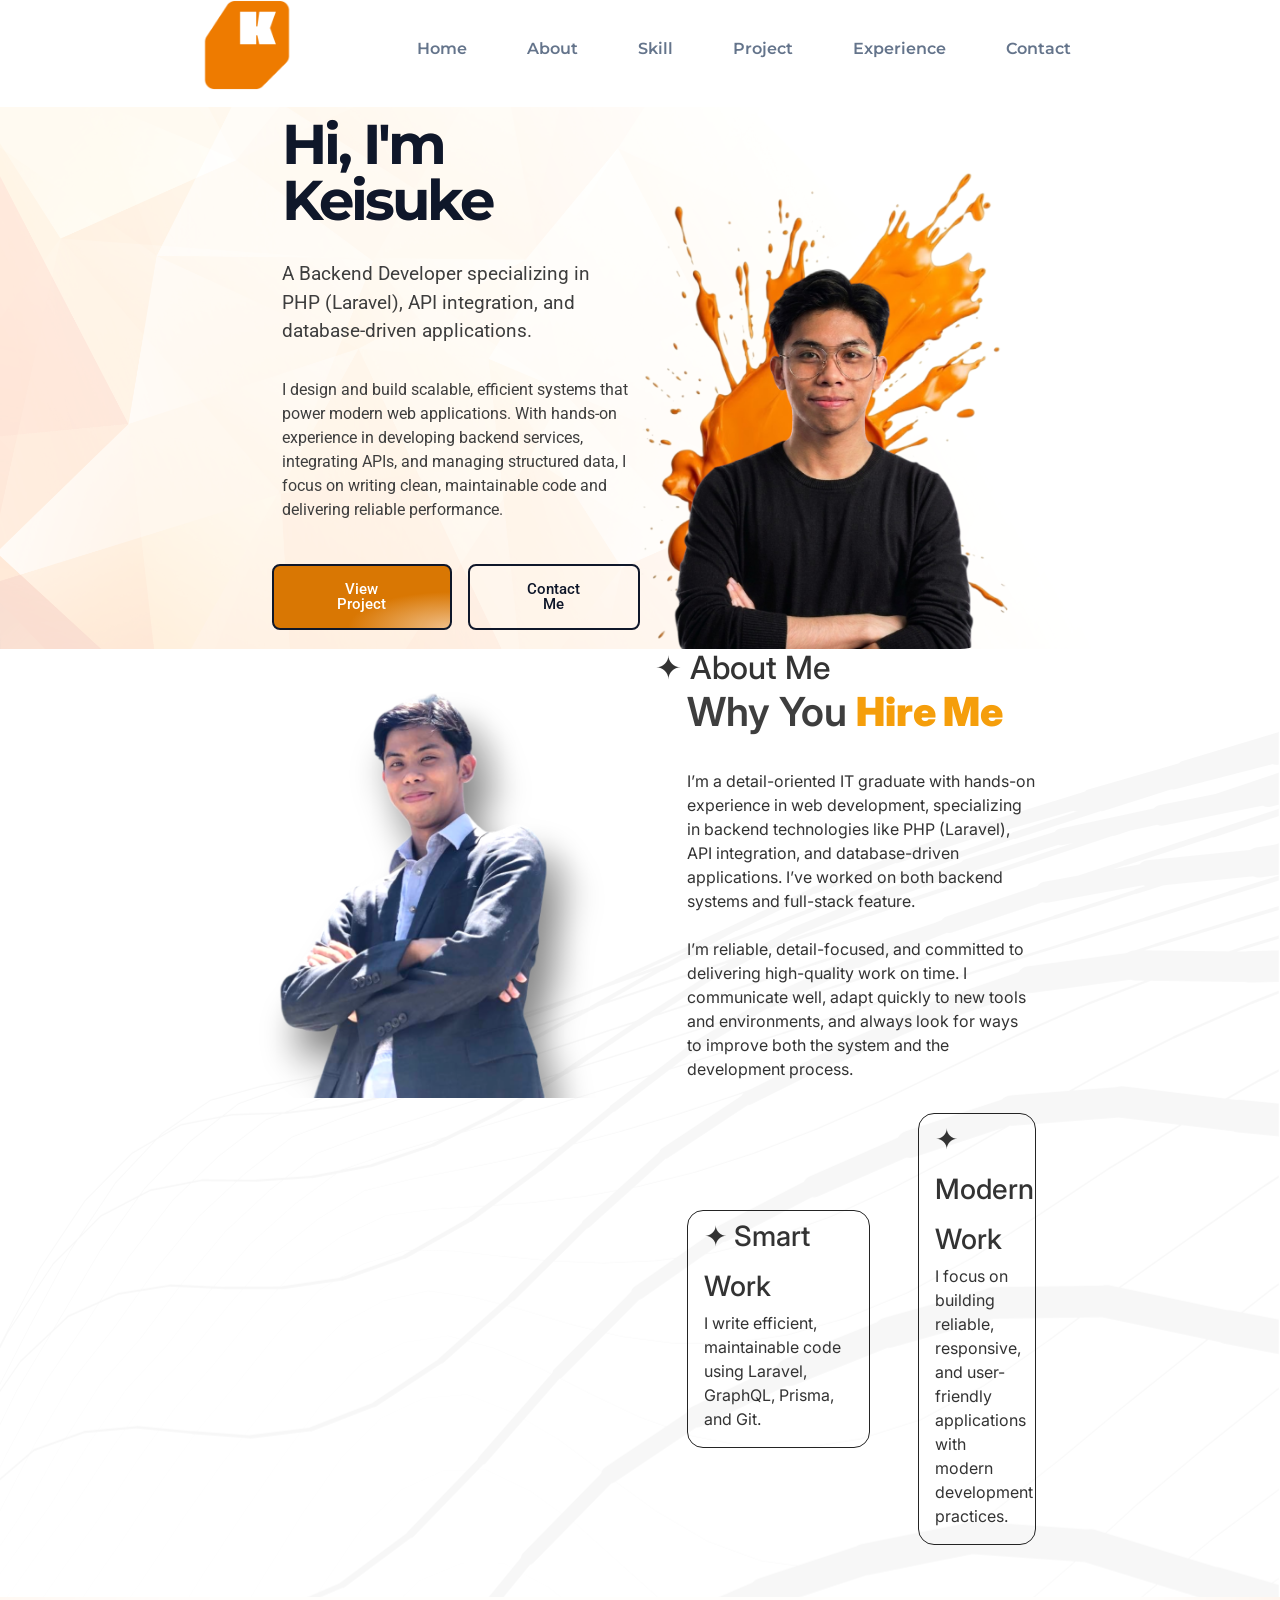
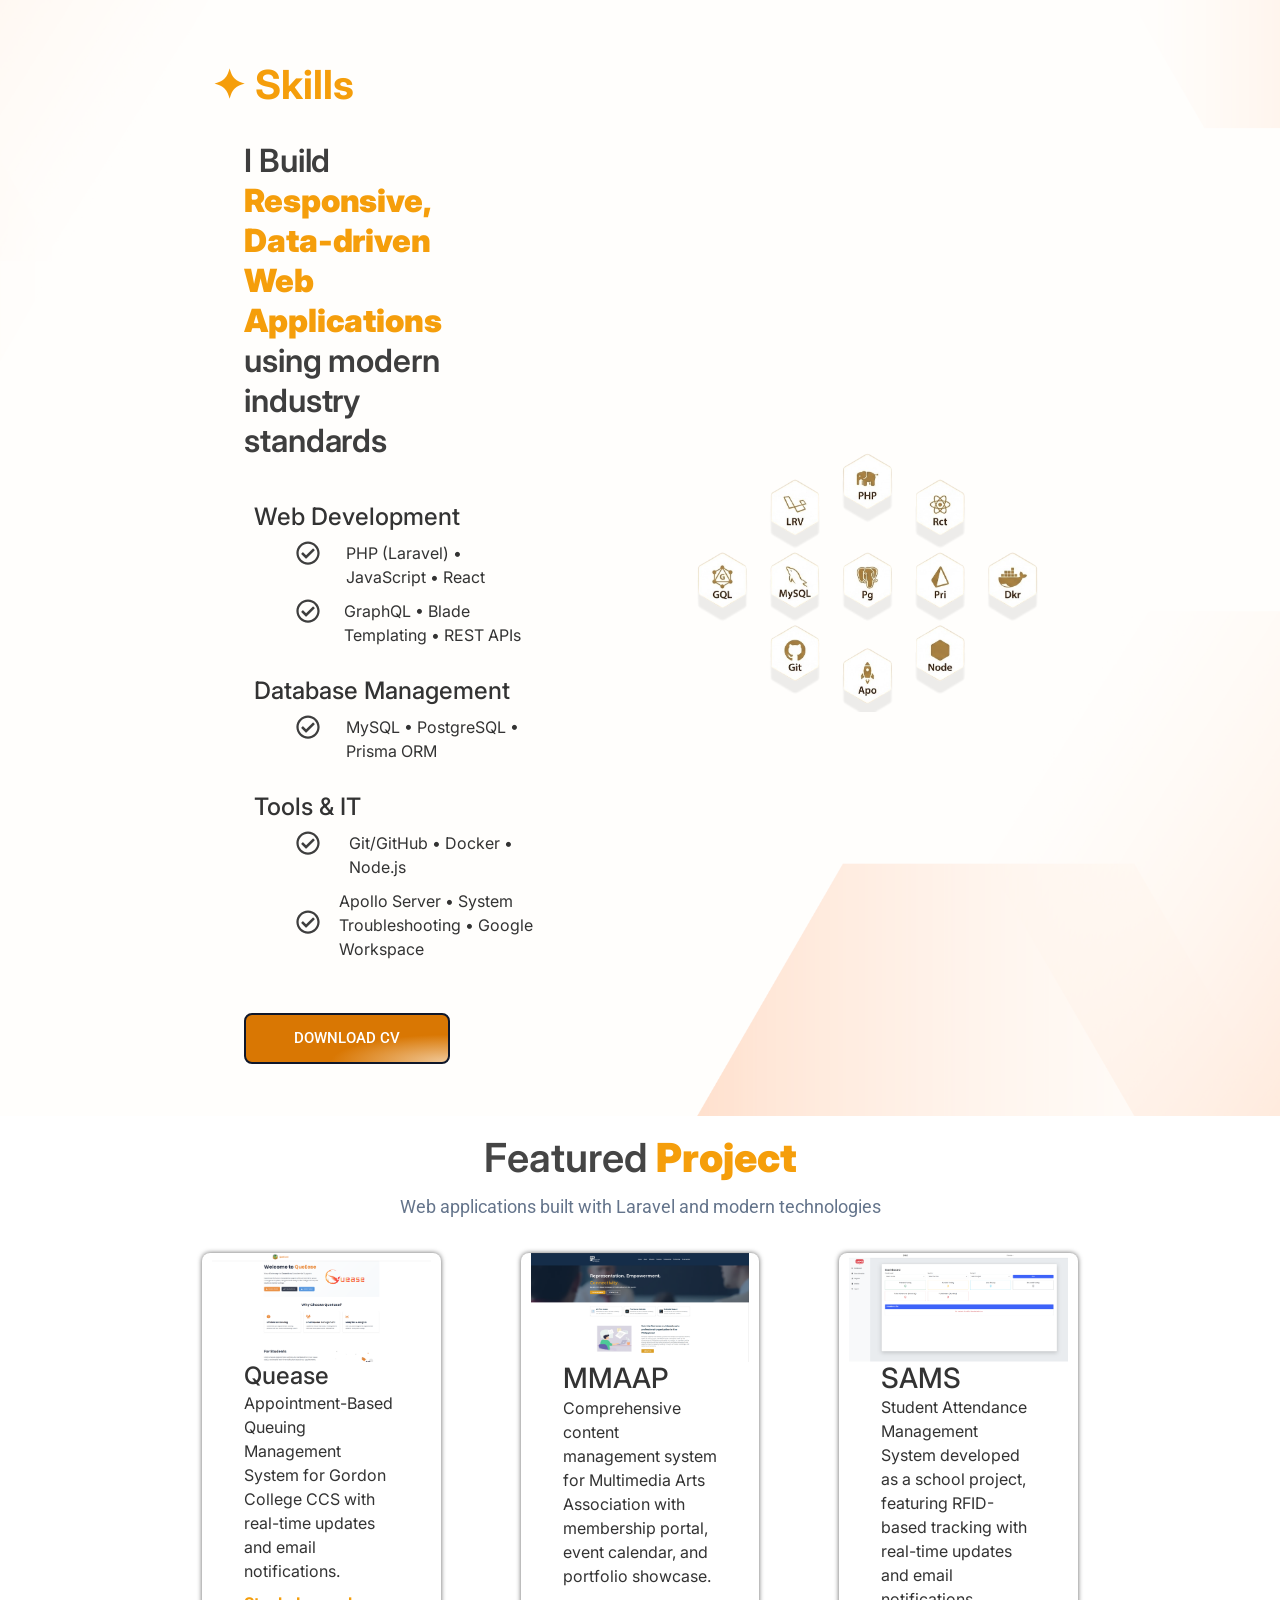
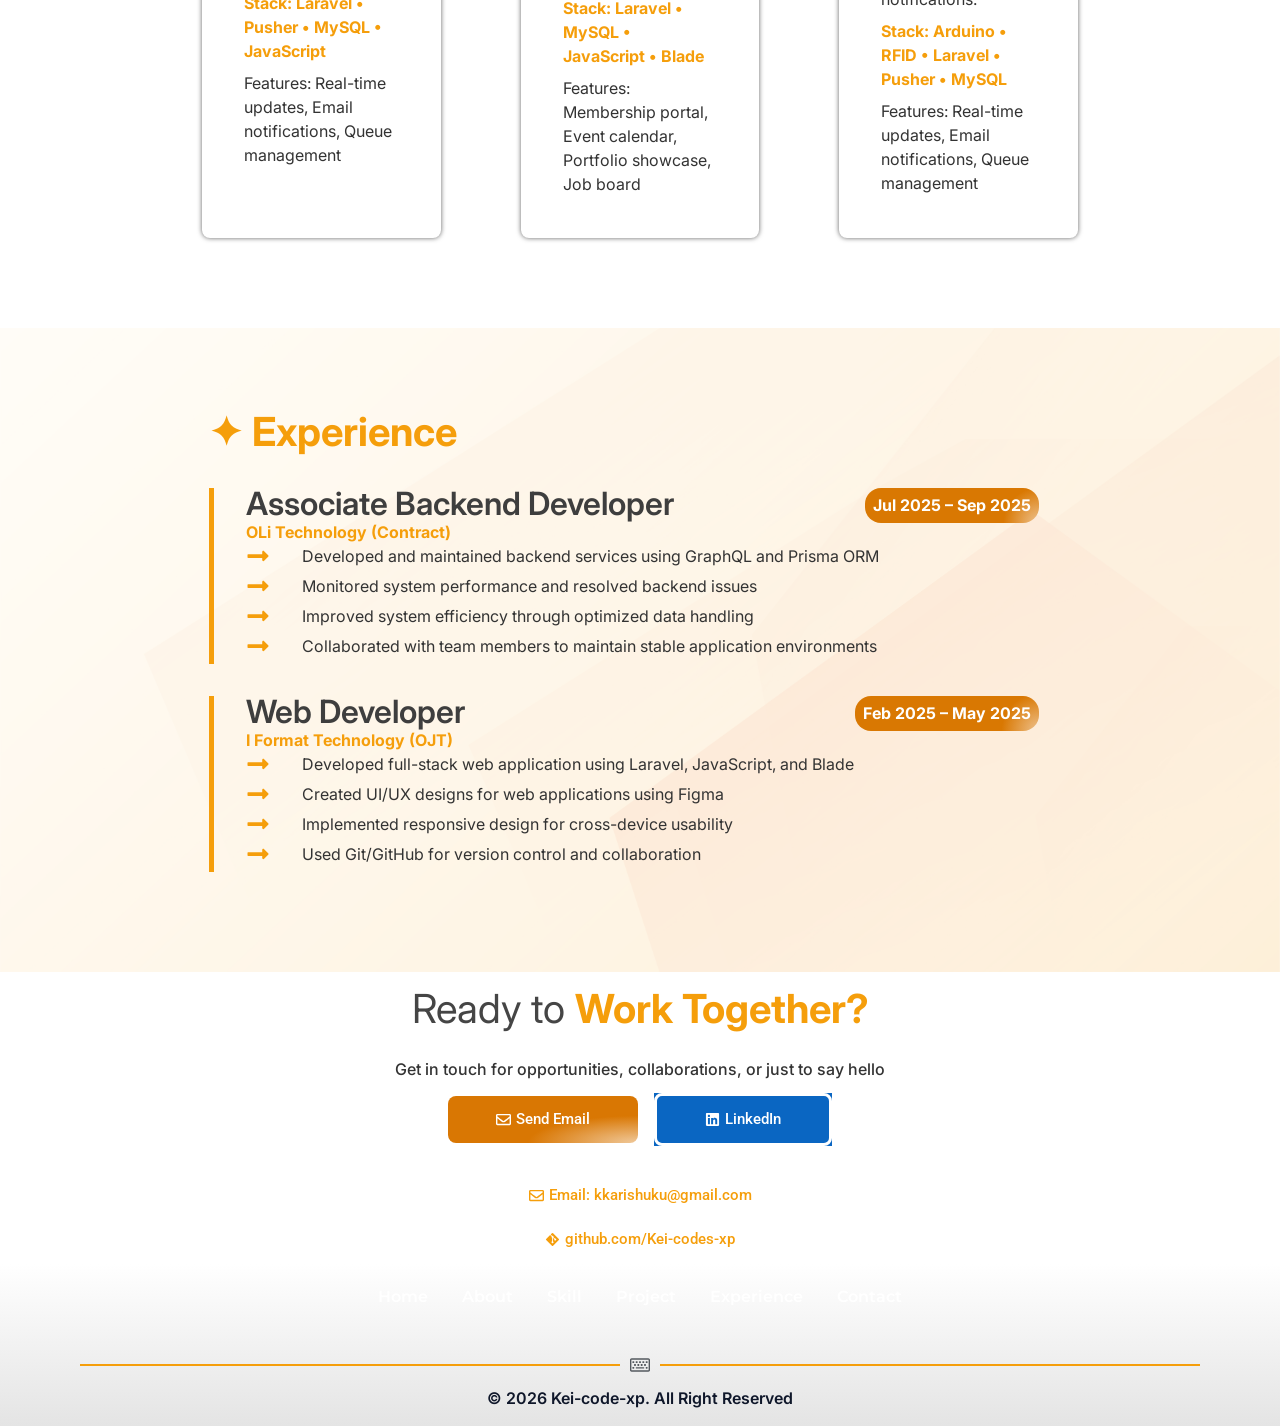
==== commit ac8d690b: "change some ui and replace the resume" ====
--- a/index.html
+++ b/index.html
@@ -75,7 +75,7 @@
 .elementor-kit-6{--e-global-color-primary:#6EC1E4;--e-global-color-secondary:#54595F;--e-global-color-text:#7A7A7A;--e-global-color-accent:#61CE70;--e-global-typography-primary-font-family:"Roboto";--e-global-typography-primary-font-weight:600;--e-global-typography-secondary-font-family:"Roboto Slab";--e-global-typography-secondary-font-weight:400;--e-global-typography-text-font-family:"Roboto";--e-global-typography-text-font-weight:400;--e-global-typography-accent-font-family:"Roboto";--e-global-typography-accent-font-weight:500;}.elementor-section.elementor-section-boxed > .elementor-container{max-width:1140px;}.e-con{--container-max-width:1140px;}.elementor-widget:not(:last-child){margin-block-end:20px;}.elementor-element{--widgets-spacing:20px 20px;--widgets-spacing-row:20px;--widgets-spacing-column:20px;}{}h1.entry-title{display:var(--page-title-display);}.site-header .site-branding{flex-direction:column;align-items:stretch;}.site-header{padding-inline-end:0px;padding-inline-start:0px;}.site-footer .site-branding{flex-direction:column;align-items:stretch;}@media(max-width:1024px){.elementor-section.elementor-section-boxed > .elementor-container{max-width:1024px;}.e-con{--container-max-width:1024px;}}@media(max-width:767px){.elementor-section.elementor-section-boxed > .elementor-container{max-width:767px;}.e-con{--container-max-width:767px;}}
 
 .e-heading-base a, .e-paragraph-base a { all: unset; cursor: pointer; }form[data-element_type="e-form"].form-state-success [data-element_type="e-form-success-message"],form[data-element_type="e-form"].form-state-error [data-element_type="e-form-error-message"]{ display: block; }
-.elementor-9 .elementor-element.elementor-element-078e9b9{--display:flex;--flex-direction:row;--container-widget-width:initial;--container-widget-height:100%;--container-widget-flex-grow:1;--container-widget-align-self:stretch;--flex-wrap-mobile:wrap;--justify-content:center;--gap:0px 0px;--row-gap:0px;--column-gap:0px;--overlay-opacity:0.19;--margin-top:0px;--margin-bottom:0px;--margin-left:0px;--margin-right:0px;--padding-top:0rem;--padding-bottom:0rem;--padding-left:0rem;--padding-right:0rem;}.elementor-9 .elementor-element.elementor-element-078e9b9::before, .elementor-9 .elementor-element.elementor-element-078e9b9 > .elementor-background-video-container::before, .elementor-9 .elementor-element.elementor-element-078e9b9 > .e-con-inner > .elementor-background-video-container::before, .elementor-9 .elementor-element.elementor-element-078e9b9 > .elementor-background-slideshow::before, .elementor-9 .elementor-element.elementor-element-078e9b9 > .e-con-inner > .elementor-background-slideshow::before, .elementor-9 .elementor-element.elementor-element-078e9b9 > .elementor-motion-effects-container > .elementor-motion-effects-layer::before{background-color:#FFFFFF00;background-image:url("/wp-content/uploads/2026/04/10730.jpg");--background-overlay:'';background-position:bottom left;background-repeat:no-repeat;background-size:cover;}.elementor-9 .elementor-element.elementor-element-078e9b9::before{filter:brightness( 104% ) contrast( 100% ) saturate( 100% ) blur( 0px ) hue-rotate( 0deg );}.elementor-widget-heading .elementor-heading-title{font-family:var( --e-global-typography-primary-font-family ), Sans-serif;font-weight:var( --e-global-typography-primary-font-weight );color:var( --e-global-color-primary );}.elementor-9 .elementor-element.elementor-element-3b14908 > .elementor-widget-container{margin:0rem 0rem 2rem 0rem;}.elementor-9 .elementor-element.elementor-element-3b14908 .elementor-heading-title{font-family:"Montserrat", Sans-serif;font-size:3.5rem;font-weight:700;letter-spacing:-3px;-webkit-text-stroke-color:#000;stroke:#000;text-shadow:0px 0px 0px rgba(0,0,0,0.3);color:#0F172A;}.elementor-widget-button .elementor-button{background-color:var( --e-global-color-accent );font-family:var( --e-global-typography-accent-font-family ), Sans-serif;font-weight:var( --e-global-typography-accent-font-weight );}.elementor-9 .elementor-element.elementor-element-aaf6c7b .elementor-button{background-color:transparent;background-image:radial-gradient(at bottom right, #D9770366 0%, #D97703 41%);border-style:solid;border-width:2px 2px 2px 2px;border-color:#0F172A;border-radius:8px 8px 8px 8px;padding:01rem 03rem 1rem 03rem;}.elementor-9 .elementor-element.elementor-element-9938db2 .elementor-button{background-color:#FFFFFF00;fill:#0F172A;color:#0F172A;border-style:solid;border-width:2px 2px 2px 2px;border-color:#0F172A;border-radius:8px 8px 8px 8px;padding:1rem 3rem 1rem 3rem;}.elementor-9 .elementor-element.elementor-element-1ad8177{--display:flex;--min-height:0px;--flex-direction:row;--container-widget-width:calc( ( 1 - var( --container-widget-flex-grow ) ) * 100% );--container-widget-height:100%;--container-widget-flex-grow:1;--container-widget-align-self:stretch;--flex-wrap-mobile:wrap;--justify-content:center;--align-items:center;--overlay-opacity:0.14;--margin-top:0px;--margin-bottom:0px;--margin-left:0px;--margin-right:0px;--padding-top:0px;--padding-bottom:0px;--padding-left:0px;--padding-right:0px;}.elementor-9 .elementor-element.elementor-element-1ad8177::before, .elementor-9 .elementor-element.elementor-element-1ad8177 > .elementor-background-video-container::before, .elementor-9 .elementor-element.elementor-element-1ad8177 > .e-con-inner > .elementor-background-video-container::before, .elementor-9 .elementor-element.elementor-element-1ad8177 > .elementor-background-slideshow::before, .elementor-9 .elementor-element.elementor-element-1ad8177 > .e-con-inner > .elementor-background-slideshow::before, .elementor-9 .elementor-element.elementor-element-1ad8177 > .elementor-motion-effects-container > .elementor-motion-effects-layer::before{background-image:url("/wp-content/uploads/2026/04/e1bfc5ca-c5af-4410-b476-0133e0af4a07.png");--background-overlay:'';background-position:top right;background-repeat:no-repeat;background-size:auto;}.elementor-9 .elementor-element.elementor-element-e952488 > .elementor-widget-container{padding:0rem 0rem 0rem 0rem;}.elementor-9 .elementor-element.elementor-element-e952488{text-align:start;}.elementor-9 .elementor-element.elementor-element-e952488 .elementor-heading-title{font-family:"Inter", Sans-serif;font-size:2.5rem;font-weight:600;line-height:50px;letter-spacing:-0.1px;color:#3E3E3E;}.elementor-9 .elementor-element.elementor-element-50e31d4{--display:flex;--flex-direction:row;--container-widget-width:calc( ( 1 - var( --container-widget-flex-grow ) ) * 100% );--container-widget-height:100%;--container-widget-flex-grow:1;--container-widget-align-self:stretch;--flex-wrap-mobile:wrap;--justify-content:center;--align-items:center;--overlay-opacity:0.24;}.elementor-9 .elementor-element.elementor-element-50e31d4::before, .elementor-9 .elementor-element.elementor-element-50e31d4 > .elementor-background-video-container::before, .elementor-9 .elementor-element.elementor-element-50e31d4 > .e-con-inner > .elementor-background-video-container::before, .elementor-9 .elementor-element.elementor-element-50e31d4 > .elementor-background-slideshow::before, .elementor-9 .elementor-element.elementor-element-50e31d4 > .e-con-inner > .elementor-background-slideshow::before, .elementor-9 .elementor-element.elementor-element-50e31d4 > .elementor-motion-effects-container > .elementor-motion-effects-layer::before{background-image:url("/wp-content/uploads/2026/04/v915-wit-010.jpg");--background-overlay:'';background-position:bottom right;background-repeat:no-repeat;background-size:cover;}.elementor-9 .elementor-element.elementor-element-54323fa{width:var( --container-widget-width, 70% );max-width:70%;--container-widget-width:70%;--container-widget-flex-grow:0;}.elementor-9 .elementor-element.elementor-element-54323fa > .elementor-widget-container{padding:0rem 0rem 0rem 0rem;}.elementor-9 .elementor-element.elementor-element-54323fa .elementor-heading-title{font-family:"Inter", Sans-serif;font-size:2rem;font-weight:600;line-height:40px;letter-spacing:-0.1px;color:#3E3E3E;}.elementor-widget-icon.elementor-view-stacked .elementor-icon{background-color:var( --e-global-color-primary );}.elementor-widget-icon.elementor-view-framed .elementor-icon, .elementor-widget-icon.elementor-view-default .elementor-icon{color:var( --e-global-color-primary );border-color:var( --e-global-color-primary );}.elementor-widget-icon.elementor-view-framed .elementor-icon, .elementor-widget-icon.elementor-view-default .elementor-icon svg{fill:var( --e-global-color-primary );}.elementor-9 .elementor-element.elementor-element-f4c3384{width:auto;max-width:auto;}.elementor-9 .elementor-element.elementor-element-f4c3384 .elementor-icon-wrapper{text-align:center;}.elementor-9 .elementor-element.elementor-element-f4c3384.elementor-view-stacked .elementor-icon{background-color:#3E3E3E;}.elementor-9 .elementor-element.elementor-element-f4c3384.elementor-view-framed .elementor-icon, .elementor-9 .elementor-element.elementor-element-f4c3384.elementor-view-default .elementor-icon{color:#3E3E3E;border-color:#3E3E3E;}.elementor-9 .elementor-element.elementor-element-f4c3384.elementor-view-framed .elementor-icon, .elementor-9 .elementor-element.elementor-element-f4c3384.elementor-view-default .elementor-icon svg{fill:#3E3E3E;}.elementor-9 .elementor-element.elementor-element-f4c3384 .elementor-icon{font-size:1.5rem;}.elementor-9 .elementor-element.elementor-element-f4c3384 .elementor-icon svg{height:1.5rem;}.elementor-9 .elementor-element.elementor-element-f4c3384 .elementor-icon i, .elementor-9 .elementor-element.elementor-element-f4c3384 .elementor-icon svg{transform:rotate(0deg);}.elementor-9 .elementor-element.elementor-element-0f80455{width:auto;max-width:auto;}.elementor-9 .elementor-element.elementor-element-0f80455 .elementor-icon-wrapper{text-align:center;}.elementor-9 .elementor-element.elementor-element-0f80455.elementor-view-stacked .elementor-icon{background-color:#3E3E3E;}.elementor-9 .elementor-element.elementor-element-0f80455.elementor-view-framed .elementor-icon, .elementor-9 .elementor-element.elementor-element-0f80455.elementor-view-default .elementor-icon{color:#3E3E3E;border-color:#3E3E3E;}.elementor-9 .elementor-element.elementor-element-0f80455.elementor-view-framed .elementor-icon, .elementor-9 .elementor-element.elementor-element-0f80455.elementor-view-default .elementor-icon svg{fill:#3E3E3E;}.elementor-9 .elementor-element.elementor-element-0f80455 .elementor-icon{font-size:1.5rem;}.elementor-9 .elementor-element.elementor-element-0f80455 .elementor-icon svg{height:1.5rem;}.elementor-9 .elementor-element.elementor-element-0f80455 .elementor-icon i, .elementor-9 .elementor-element.elementor-element-0f80455 .elementor-icon svg{transform:rotate(0deg);}.elementor-9 .elementor-element.elementor-element-8a52c37{width:auto;max-width:auto;}.elementor-9 .elementor-element.elementor-element-8a52c37 .elementor-icon-wrapper{text-align:center;}.elementor-9 .elementor-element.elementor-element-8a52c37.elementor-view-stacked .elementor-icon{background-color:#3E3E3E;}.elementor-9 .elementor-element.elementor-element-8a52c37.elementor-view-framed .elementor-icon, .elementor-9 .elementor-element.elementor-element-8a52c37.elementor-view-default .elementor-icon{color:#3E3E3E;border-color:#3E3E3E;}.elementor-9 .elementor-element.elementor-element-8a52c37.elementor-view-framed .elementor-icon, .elementor-9 .elementor-element.elementor-element-8a52c37.elementor-view-default .elementor-icon svg{fill:#3E3E3E;}.elementor-9 .elementor-element.elementor-element-8a52c37 .elementor-icon{font-size:1.5rem;}.elementor-9 .elementor-element.elementor-element-8a52c37 .elementor-icon svg{height:1.5rem;}.elementor-9 .elementor-element.elementor-element-8a52c37 .elementor-icon i, .elementor-9 .elementor-element.elementor-element-8a52c37 .elementor-icon svg{transform:rotate(0deg);}.elementor-9 .elementor-element.elementor-element-4e03db2{width:auto;max-width:auto;}.elementor-9 .elementor-element.elementor-element-4e03db2 .elementor-icon-wrapper{text-align:center;}.elementor-9 .elementor-element.elementor-element-4e03db2.elementor-view-stacked .elementor-icon{background-color:#3E3E3E;}.elementor-9 .elementor-element.elementor-element-4e03db2.elementor-view-framed .elementor-icon, .elementor-9 .elementor-element.elementor-element-4e03db2.elementor-view-default .elementor-icon{color:#3E3E3E;border-color:#3E3E3E;}.elementor-9 .elementor-element.elementor-element-4e03db2.elementor-view-framed .elementor-icon, .elementor-9 .elementor-element.elementor-element-4e03db2.elementor-view-default .elementor-icon svg{fill:#3E3E3E;}.elementor-9 .elementor-element.elementor-element-4e03db2 .elementor-icon{font-size:1.5rem;}.elementor-9 .elementor-element.elementor-element-4e03db2 .elementor-icon svg{height:1.5rem;}.elementor-9 .elementor-element.elementor-element-4e03db2 .elementor-icon i, .elementor-9 .elementor-element.elementor-element-4e03db2 .elementor-icon svg{transform:rotate(0deg);}.elementor-9 .elementor-element.elementor-element-e4e7014{width:auto;max-width:auto;}.elementor-9 .elementor-element.elementor-element-e4e7014.elementor-element{--align-self:center;}.elementor-9 .elementor-element.elementor-element-e4e7014 .elementor-icon-wrapper{text-align:center;}.elementor-9 .elementor-element.elementor-element-e4e7014.elementor-view-stacked .elementor-icon{background-color:#3E3E3E;}.elementor-9 .elementor-element.elementor-element-e4e7014.elementor-view-framed .elementor-icon, .elementor-9 .elementor-element.elementor-element-e4e7014.elementor-view-default .elementor-icon{color:#3E3E3E;border-color:#3E3E3E;}.elementor-9 .elementor-element.elementor-element-e4e7014.elementor-view-framed .elementor-icon, .elementor-9 .elementor-element.elementor-element-e4e7014.elementor-view-default .elementor-icon svg{fill:#3E3E3E;}.elementor-9 .elementor-element.elementor-element-e4e7014 .elementor-icon{font-size:1.5rem;}.elementor-9 .elementor-element.elementor-element-e4e7014 .elementor-icon svg{height:1.5rem;}.elementor-9 .elementor-element.elementor-element-e4e7014 .elementor-icon i, .elementor-9 .elementor-element.elementor-element-e4e7014 .elementor-icon svg{transform:rotate(0deg);}.elementor-9 .elementor-element.elementor-element-c26aea9 .elementor-button{background-color:transparent;background-image:radial-gradient(at bottom right, #D9770366 0%, #D97703 41%);border-style:solid;border-width:2px 2px 2px 2px;border-color:#0F172A;border-radius:8px 8px 8px 8px;padding:01rem 03rem 1rem 03rem;}.elementor-widget-image .widget-image-caption{color:var( --e-global-color-text );font-family:var( --e-global-typography-text-font-family ), Sans-serif;font-weight:var( --e-global-typography-text-font-weight );}.elementor-9 .elementor-element.elementor-element-8d60fd7{--display:flex;--flex-direction:column;--container-widget-width:calc( ( 1 - var( --container-widget-flex-grow ) ) * 100% );--container-widget-height:initial;--container-widget-flex-grow:0;--container-widget-align-self:initial;--flex-wrap-mobile:wrap;--justify-content:center;--align-items:center;--padding-top:1rem;--padding-bottom:0rem;--padding-left:3rem;--padding-right:3rem;}.elementor-9 .elementor-element.elementor-element-8d60fd7:not(.elementor-motion-effects-element-type-background), .elementor-9 .elementor-element.elementor-element-8d60fd7 > .elementor-motion-effects-container > .elementor-motion-effects-layer{background-color:#FFFFFF;}.elementor-9 .elementor-element.elementor-element-33c2b3e > .elementor-widget-container{padding:0rem 0rem 0rem 0rem;}.elementor-9 .elementor-element.elementor-element-33c2b3e{text-align:center;}.elementor-9 .elementor-element.elementor-element-33c2b3e .elementor-heading-title{font-family:"Inter", Sans-serif;font-size:2.5rem;font-weight:600;line-height:73px;color:#454545;}.elementor-9 .elementor-element.elementor-element-e24a92e{--display:grid;--e-con-grid-template-columns:repeat(3, 1fr);--e-con-grid-template-rows:repeat(1, 1fr);--gap:5rem 5rem;--row-gap:5rem;--column-gap:5rem;--grid-auto-flow:row;--padding-top:0rem;--padding-bottom:0rem;--padding-left:0rem;--padding-right:0rem;}.elementor-9 .elementor-element.elementor-element-af6d865{--display:flex;--flex-direction:column;--container-widget-width:calc( ( 1 - var( --container-widget-flex-grow ) ) * 100% );--container-widget-height:initial;--container-widget-flex-grow:0;--container-widget-align-self:initial;--flex-wrap-mobile:wrap;--justify-content:center;--align-items:center;--overlay-opacity:0.19;}.elementor-9 .elementor-element.elementor-element-af6d865::before, .elementor-9 .elementor-element.elementor-element-af6d865 > .elementor-background-video-container::before, .elementor-9 .elementor-element.elementor-element-af6d865 > .e-con-inner > .elementor-background-video-container::before, .elementor-9 .elementor-element.elementor-element-af6d865 > .elementor-background-slideshow::before, .elementor-9 .elementor-element.elementor-element-af6d865 > .e-con-inner > .elementor-background-slideshow::before, .elementor-9 .elementor-element.elementor-element-af6d865 > .elementor-motion-effects-container > .elementor-motion-effects-layer::before{background-image:url("/wp-content/uploads/2026/04/malmm-9.jpg");--background-overlay:'';background-position:bottom right;background-repeat:no-repeat;background-size:100% auto;}.elementor-9 .elementor-element.elementor-element-f6e910e .elementor-heading-title{font-family:"Inter", Sans-serif;font-weight:600;color:#3E3E3E;}.elementor-9 .elementor-element.elementor-element-d71ee63{width:auto;max-width:auto;}.elementor-9 .elementor-element.elementor-element-d71ee63 .elementor-icon-wrapper{text-align:center;}.elementor-9 .elementor-element.elementor-element-d71ee63.elementor-view-stacked .elementor-icon{background-color:#F59E0B;}.elementor-9 .elementor-element.elementor-element-d71ee63.elementor-view-framed .elementor-icon, .elementor-9 .elementor-element.elementor-element-d71ee63.elementor-view-default .elementor-icon{color:#F59E0B;border-color:#F59E0B;}.elementor-9 .elementor-element.elementor-element-d71ee63.elementor-view-framed .elementor-icon, .elementor-9 .elementor-element.elementor-element-d71ee63.elementor-view-default .elementor-icon svg{fill:#F59E0B;}.elementor-9 .elementor-element.elementor-element-d71ee63 .elementor-icon{font-size:1.5rem;}.elementor-9 .elementor-element.elementor-element-d71ee63 .elementor-icon svg{height:1.5rem;}.elementor-9 .elementor-element.elementor-element-d71ee63 .elementor-icon i, .elementor-9 .elementor-element.elementor-element-d71ee63 .elementor-icon svg{transform:rotate(0deg);}.elementor-9 .elementor-element.elementor-element-6a1d567.elementor-element{--align-self:center;}.elementor-9 .elementor-element.elementor-element-6a1d567 .elementor-icon-wrapper{text-align:center;}.elementor-9 .elementor-element.elementor-element-6a1d567.elementor-view-stacked .elementor-icon{background-color:#F59E0B;}.elementor-9 .elementor-element.elementor-element-6a1d567.elementor-view-framed .elementor-icon, .elementor-9 .elementor-element.elementor-element-6a1d567.elementor-view-default .elementor-icon{color:#F59E0B;border-color:#F59E0B;}.elementor-9 .elementor-element.elementor-element-6a1d567.elementor-view-framed .elementor-icon, .elementor-9 .elementor-element.elementor-element-6a1d567.elementor-view-default .elementor-icon svg{fill:#F59E0B;}.elementor-9 .elementor-element.elementor-element-6a1d567 .elementor-icon{font-size:1.5rem;}.elementor-9 .elementor-element.elementor-element-6a1d567 .elementor-icon svg{height:1.5rem;}.elementor-9 .elementor-element.elementor-element-6a1d567 .elementor-icon i, .elementor-9 .elementor-element.elementor-element-6a1d567 .elementor-icon svg{transform:rotate(0deg);}.elementor-9 .elementor-element.elementor-element-c965f49.elementor-element{--align-self:center;}.elementor-9 .elementor-element.elementor-element-c965f49 .elementor-icon-wrapper{text-align:center;}.elementor-9 .elementor-element.elementor-element-c965f49.elementor-view-stacked .elementor-icon{background-color:#F59E0B;}.elementor-9 .elementor-element.elementor-element-c965f49.elementor-view-framed .elementor-icon, .elementor-9 .elementor-element.elementor-element-c965f49.elementor-view-default .elementor-icon{color:#F59E0B;border-color:#F59E0B;}.elementor-9 .elementor-element.elementor-element-c965f49.elementor-view-framed .elementor-icon, .elementor-9 .elementor-element.elementor-element-c965f49.elementor-view-default .elementor-icon svg{fill:#F59E0B;}.elementor-9 .elementor-element.elementor-element-c965f49 .elementor-icon{font-size:1.5rem;}.elementor-9 .elementor-element.elementor-element-c965f49 .elementor-icon svg{height:1.5rem;}.elementor-9 .elementor-element.elementor-element-c965f49 .elementor-icon i, .elementor-9 .elementor-element.elementor-element-c965f49 .elementor-icon svg{transform:rotate(0deg);}.elementor-9 .elementor-element.elementor-element-768e3d9.elementor-element{--align-self:center;}.elementor-9 .elementor-element.elementor-element-768e3d9 .elementor-icon-wrapper{text-align:center;}.elementor-9 .elementor-element.elementor-element-768e3d9.elementor-view-stacked .elementor-icon{background-color:#F59E0B;}.elementor-9 .elementor-element.elementor-element-768e3d9.elementor-view-framed .elementor-icon, .elementor-9 .elementor-element.elementor-element-768e3d9.elementor-view-default .elementor-icon{color:#F59E0B;border-color:#F59E0B;}.elementor-9 .elementor-element.elementor-element-768e3d9.elementor-view-framed .elementor-icon, .elementor-9 .elementor-element.elementor-element-768e3d9.elementor-view-default .elementor-icon svg{fill:#F59E0B;}.elementor-9 .elementor-element.elementor-element-768e3d9 .elementor-icon{font-size:1.5rem;}.elementor-9 .elementor-element.elementor-element-768e3d9 .elementor-icon svg{height:1.5rem;}.elementor-9 .elementor-element.elementor-element-768e3d9 .elementor-icon i, .elementor-9 .elementor-element.elementor-element-768e3d9 .elementor-icon svg{transform:rotate(0deg);}.elementor-9 .elementor-element.elementor-element-11bda50 .elementor-heading-title{font-family:"Inter", Sans-serif;font-weight:600;color:#3E3E3E;}.elementor-9 .elementor-element.elementor-element-6686246{width:auto;max-width:auto;}.elementor-9 .elementor-element.elementor-element-6686246 .elementor-icon-wrapper{text-align:center;}.elementor-9 .elementor-element.elementor-element-6686246.elementor-view-stacked .elementor-icon{background-color:#F59E0B;}.elementor-9 .elementor-element.elementor-element-6686246.elementor-view-framed .elementor-icon, .elementor-9 .elementor-element.elementor-element-6686246.elementor-view-default .elementor-icon{color:#F59E0B;border-color:#F59E0B;}.elementor-9 .elementor-element.elementor-element-6686246.elementor-view-framed .elementor-icon, .elementor-9 .elementor-element.elementor-element-6686246.elementor-view-default .elementor-icon svg{fill:#F59E0B;}.elementor-9 .elementor-element.elementor-element-6686246 .elementor-icon{font-size:1.5rem;}.elementor-9 .elementor-element.elementor-element-6686246 .elementor-icon svg{height:1.5rem;}.elementor-9 .elementor-element.elementor-element-6686246 .elementor-icon i, .elementor-9 .elementor-element.elementor-element-6686246 .elementor-icon svg{transform:rotate(0deg);}.elementor-9 .elementor-element.elementor-element-32e21e9.elementor-element{--align-self:center;}.elementor-9 .elementor-element.elementor-element-32e21e9 .elementor-icon-wrapper{text-align:center;}.elementor-9 .elementor-element.elementor-element-32e21e9.elementor-view-stacked .elementor-icon{background-color:#F59E0B;}.elementor-9 .elementor-element.elementor-element-32e21e9.elementor-view-framed .elementor-icon, .elementor-9 .elementor-element.elementor-element-32e21e9.elementor-view-default .elementor-icon{color:#F59E0B;border-color:#F59E0B;}.elementor-9 .elementor-element.elementor-element-32e21e9.elementor-view-framed .elementor-icon, .elementor-9 .elementor-element.elementor-element-32e21e9.elementor-view-default .elementor-icon svg{fill:#F59E0B;}.elementor-9 .elementor-element.elementor-element-32e21e9 .elementor-icon{font-size:1.5rem;}.elementor-9 .elementor-element.elementor-element-32e21e9 .elementor-icon svg{height:1.5rem;}.elementor-9 .elementor-element.elementor-element-32e21e9 .elementor-icon i, .elementor-9 .elementor-element.elementor-element-32e21e9 .elementor-icon svg{transform:rotate(0deg);}.elementor-9 .elementor-element.elementor-element-d620cff.elementor-element{--align-self:center;}.elementor-9 .elementor-element.elementor-element-d620cff .elementor-icon-wrapper{text-align:center;}.elementor-9 .elementor-element.elementor-element-d620cff.elementor-view-stacked .elementor-icon{background-color:#F59E0B;}.elementor-9 .elementor-element.elementor-element-d620cff.elementor-view-framed .elementor-icon, .elementor-9 .elementor-element.elementor-element-d620cff.elementor-view-default .elementor-icon{color:#F59E0B;border-color:#F59E0B;}.elementor-9 .elementor-element.elementor-element-d620cff.elementor-view-framed .elementor-icon, .elementor-9 .elementor-element.elementor-element-d620cff.elementor-view-default .elementor-icon svg{fill:#F59E0B;}.elementor-9 .elementor-element.elementor-element-d620cff .elementor-icon{font-size:1.5rem;}.elementor-9 .elementor-element.elementor-element-d620cff .elementor-icon svg{height:1.5rem;}.elementor-9 .elementor-element.elementor-element-d620cff .elementor-icon i, .elementor-9 .elementor-element.elementor-element-d620cff .elementor-icon svg{transform:rotate(0deg);}.elementor-9 .elementor-element.elementor-element-5927407.elementor-element{--align-self:center;}.elementor-9 .elementor-element.elementor-element-5927407 .elementor-icon-wrapper{text-align:center;}.elementor-9 .elementor-element.elementor-element-5927407.elementor-view-stacked .elementor-icon{background-color:#F59E0B;}.elementor-9 .elementor-element.elementor-element-5927407.elementor-view-framed .elementor-icon, .elementor-9 .elementor-element.elementor-element-5927407.elementor-view-default .elementor-icon{color:#F59E0B;border-color:#F59E0B;}.elementor-9 .elementor-element.elementor-element-5927407.elementor-view-framed .elementor-icon, .elementor-9 .elementor-element.elementor-element-5927407.elementor-view-default .elementor-icon svg{fill:#F59E0B;}.elementor-9 .elementor-element.elementor-element-5927407 .elementor-icon{font-size:1.5rem;}.elementor-9 .elementor-element.elementor-element-5927407 .elementor-icon svg{height:1.5rem;}.elementor-9 .elementor-element.elementor-element-5927407 .elementor-icon i, .elementor-9 .elementor-element.elementor-element-5927407 .elementor-icon svg{transform:rotate(0deg);}.elementor-9 .elementor-element.elementor-element-2578803{--display:flex;--flex-direction:column;--container-widget-width:100%;--container-widget-height:initial;--container-widget-flex-grow:0;--container-widget-align-self:initial;--flex-wrap-mobile:wrap;--overlay-opacity:0.5;}.elementor-9 .elementor-element.elementor-element-2578803::before, .elementor-9 .elementor-element.elementor-element-2578803 > .elementor-background-video-container::before, .elementor-9 .elementor-element.elementor-element-2578803 > .e-con-inner > .elementor-background-video-container::before, .elementor-9 .elementor-element.elementor-element-2578803 > .elementor-background-slideshow::before, .elementor-9 .elementor-element.elementor-element-2578803 > .e-con-inner > .elementor-background-slideshow::before, .elementor-9 .elementor-element.elementor-element-2578803 > .elementor-motion-effects-container > .elementor-motion-effects-layer::before{--background-overlay:'';}.elementor-9 .elementor-element.elementor-element-0465738 > .elementor-widget-container{padding:0rem 0rem 0rem 0rem;}.elementor-9 .elementor-element.elementor-element-0465738{text-align:center;}.elementor-9 .elementor-element.elementor-element-0465738 .elementor-heading-title{font-family:"Inter", Sans-serif;font-size:2.5rem;font-weight:400;line-height:73px;color:#454545;}.elementor-9 .elementor-element.elementor-element-1193f07 .elementor-button{background-color:transparent;background-image:radial-gradient(at bottom right, #D9770366 0%, #D97703 41%);border-style:solid;border-width:0px 0px 0px 0px;border-color:#0F172A;border-radius:8px 8px 8px 8px;padding:01rem 03rem 1rem 03rem;}.elementor-9 .elementor-element.elementor-element-1193f07.elementor-element{--align-self:center;}.elementor-9 .elementor-element.elementor-element-1193f07 .elementor-button-content-wrapper{flex-direction:row;}.elementor-9 .elementor-element.elementor-element-b78ae38 .elementor-button{background-color:#FFFFFF00;fill:#FFFFFF;color:#FFFFFF;border-style:solid;border-color:#FFFFFF;border-radius:8px 8px 8px 8px;padding:1rem 3rem 1rem 3rem;}.elementor-9 .elementor-element.elementor-element-b78ae38 > .elementor-widget-container{background-color:#0A66C2;}.elementor-9 .elementor-element.elementor-element-b78ae38 .elementor-button-content-wrapper{flex-direction:row;}.elementor-9 .elementor-element.elementor-element-3db4792 .elementor-button{background-color:transparent;fill:#F59E0B;color:#F59E0B;background-image:radial-gradient(at bottom right, #D9770300 0%, #D9770300 0%);border-style:none;border-radius:8px 8px 8px 8px;padding:0rem 0rem 0rem 0rem;}.elementor-9 .elementor-element.elementor-element-3db4792.elementor-element{--align-self:center;}.elementor-9 .elementor-element.elementor-element-3db4792 .elementor-button-content-wrapper{flex-direction:row;}.elementor-9 .elementor-element.elementor-element-76ad752 .elementor-button{background-color:transparent;fill:#F59E0B;color:#F59E0B;background-image:radial-gradient(at bottom right, #D9770300 0%, #D9770300 0%);border-style:none;border-radius:8px 8px 8px 8px;padding:0rem 0rem 0rem 0rem;}.elementor-9 .elementor-element.elementor-element-76ad752.elementor-element{--align-self:center;}.elementor-9 .elementor-element.elementor-element-76ad752 .elementor-button-content-wrapper{flex-direction:row;}@media(max-width:1024px){.elementor-9 .elementor-element.elementor-element-078e9b9{--flex-direction:row;--container-widget-width:initial;--container-widget-height:100%;--container-widget-flex-grow:1;--container-widget-align-self:stretch;--flex-wrap-mobile:wrap;--justify-content:space-around;--flex-wrap:nowrap;--margin-top:0px;--margin-bottom:0px;--margin-left:0px;--margin-right:0px;--padding-top:7rem;--padding-bottom:0rem;--padding-left:0rem;--padding-right:0rem;}.elementor-9 .elementor-element.elementor-element-3b14908{text-align:center;}.elementor-9 .elementor-element.elementor-element-aaf6c7b{width:100%;max-width:100%;}.elementor-9 .elementor-element.elementor-element-aaf6c7b > .elementor-widget-container{margin:0px 0px 0px 0px;padding:0% 0% 0% 0%;}.elementor-9 .elementor-element.elementor-element-9938db2{width:100%;max-width:100%;}.elementor-9 .elementor-element.elementor-element-c26aea9{width:100%;max-width:100%;}.elementor-9 .elementor-element.elementor-element-c26aea9 > .elementor-widget-container{margin:0px 0px 0px 0px;padding:0% 0% 0% 0%;}.elementor-9 .elementor-element.elementor-element-e24a92e{--e-con-grid-template-columns:repeat(1, 1fr);--e-con-grid-template-rows:repeat(4, 1fr);--gap:2rem 2rem;--row-gap:2rem;--column-gap:2rem;--grid-auto-flow:column;}.elementor-9 .elementor-element.elementor-element-1193f07{width:100%;max-width:100%;}.elementor-9 .elementor-element.elementor-element-1193f07 > .elementor-widget-container{margin:0px 0px 0px 0px;padding:0% 0% 0% 0%;}.elementor-9 .elementor-element.elementor-element-b78ae38{width:100%;max-width:100%;}.elementor-9 .elementor-element.elementor-element-3db4792{width:100%;max-width:100%;}.elementor-9 .elementor-element.elementor-element-3db4792 > .elementor-widget-container{margin:0px 0px 0px 0px;padding:0% 0% 0% 0%;}.elementor-9 .elementor-element.elementor-element-76ad752{width:100%;max-width:100%;}.elementor-9 .elementor-element.elementor-element-76ad752 > .elementor-widget-container{margin:0px 0px 0px 0px;padding:0% 0% 0% 0%;}}@media(max-width:767px){.elementor-9 .elementor-element.elementor-element-e952488{text-align:center;}.elementor-9 .elementor-element.elementor-element-54323fa{--container-widget-width:100%;--container-widget-flex-grow:0;width:var( --container-widget-width, 100% );max-width:100%;text-align:start;}.elementor-9 .elementor-element.elementor-element-8d60fd7{--padding-top:1rem;--padding-bottom:1rem;--padding-left:1rem;--padding-right:1rem;}.elementor-9 .elementor-element.elementor-element-33c2b3e{text-align:center;}.elementor-9 .elementor-element.elementor-element-e24a92e{--e-con-grid-template-columns:repeat(1, 1fr);--e-con-grid-template-rows:repeat(3, 1fr);--grid-auto-flow:row;}.elementor-9 .elementor-element.elementor-element-af6d865{--align-items:center;--container-widget-width:calc( ( 1 - var( --container-widget-flex-grow ) ) * 100% );--overlay-opacity:0;--margin-top:0px;--margin-bottom:0px;--margin-left:0px;--margin-right:0px;--padding-top:0px;--padding-bottom:0px;--padding-left:0px;--padding-right:0px;}.elementor-9 .elementor-element.elementor-element-af6d865::before, .elementor-9 .elementor-element.elementor-element-af6d865 > .elementor-background-video-container::before, .elementor-9 .elementor-element.elementor-element-af6d865 > .e-con-inner > .elementor-background-video-container::before, .elementor-9 .elementor-element.elementor-element-af6d865 > .elementor-background-slideshow::before, .elementor-9 .elementor-element.elementor-element-af6d865 > .e-con-inner > .elementor-background-slideshow::before, .elementor-9 .elementor-element.elementor-element-af6d865 > .elementor-motion-effects-container > .elementor-motion-effects-layer::before{background-size:0px auto;}.elementor-9 .elementor-element.elementor-element-2578803{--margin-top:0px;--margin-bottom:0px;--margin-left:0px;--margin-right:0px;--padding-top:0px;--padding-bottom:0px;--padding-left:0px;--padding-right:0px;}.elementor-9 .elementor-element.elementor-element-0465738{text-align:center;}.elementor-9 .elementor-element.elementor-element-0465738 .elementor-heading-title{line-height:3rem;}}@media(min-width:768px){.elementor-9 .elementor-element.elementor-element-078e9b9{--width:100%;}.elementor-9 .elementor-element.elementor-element-8d60fd7{--width:100%;}}@media(max-width:1024px) and (min-width:768px){.elementor-9 .elementor-element.elementor-element-e24a92e{--width:100%;}}
+.elementor-9 .elementor-element.elementor-element-078e9b9{--display:flex;--flex-direction:row;--container-widget-width:initial;--container-widget-height:100%;--container-widget-flex-grow:1;--container-widget-align-self:stretch;--flex-wrap-mobile:wrap;--justify-content:center;--gap:0px 0px;--row-gap:0px;--column-gap:0px;--overlay-opacity:0.19;--margin-top:0px;--margin-bottom:0px;--margin-left:0px;--margin-right:0px;--padding-top:0rem;--padding-bottom:0rem;--padding-left:0rem;--padding-right:0rem;}.elementor-9 .elementor-element.elementor-element-078e9b9::before, .elementor-9 .elementor-element.elementor-element-078e9b9 > .elementor-background-video-container::before, .elementor-9 .elementor-element.elementor-element-078e9b9 > .e-con-inner > .elementor-background-video-container::before, .elementor-9 .elementor-element.elementor-element-078e9b9 > .elementor-background-slideshow::before, .elementor-9 .elementor-element.elementor-element-078e9b9 > .e-con-inner > .elementor-background-slideshow::before, .elementor-9 .elementor-element.elementor-element-078e9b9 > .elementor-motion-effects-container > .elementor-motion-effects-layer::before{background-color:#FFFFFF00;background-image:url("/wp-content/uploads/2026/04/10730.jpg");--background-overlay:'';background-position:bottom left;background-repeat:no-repeat;background-size:cover;}.elementor-9 .elementor-element.elementor-element-078e9b9::before{filter:brightness( 104% ) contrast( 100% ) saturate( 100% ) blur( 0px ) hue-rotate( 0deg );}.elementor-widget-heading .elementor-heading-title{font-family:var( --e-global-typography-primary-font-family ), Sans-serif;font-weight:var( --e-global-typography-primary-font-weight );color:var( --e-global-color-primary );}.elementor-9 .elementor-element.elementor-element-3b14908 > .elementor-widget-container{margin:0rem 0rem 2rem 0rem;}.elementor-9 .elementor-element.elementor-element-3b14908 .elementor-heading-title{font-family:"Montserrat", Sans-serif;font-size:3.5rem;font-weight:700;letter-spacing:-3px;-webkit-text-stroke-color:#000;stroke:#000;text-shadow:0px 0px 0px rgba(0,0,0,0.3);color:#0F172A;}.elementor-widget-button .elementor-button{background-color:var( --e-global-color-accent );font-family:var( --e-global-typography-accent-font-family ), Sans-serif;font-weight:var( --e-global-typography-accent-font-weight );}.elementor-9 .elementor-element.elementor-element-aaf6c7b .elementor-button{background-color:transparent;background-image:radial-gradient(at bottom right, #D9770366 0%, #D97703 41%);border-style:solid;border-width:2px 2px 2px 2px;border-color:#0F172A;border-radius:8px 8px 8px 8px;padding:01rem 03rem 1rem 03rem;}.elementor-9 .elementor-element.elementor-element-9938db2 .elementor-button{background-color:#FFFFFF00;fill:#0F172A;color:#0F172A;border-style:solid;border-width:2px 2px 2px 2px;border-color:#0F172A;border-radius:8px 8px 8px 8px;padding:1rem 3rem 1rem 3rem;}.elementor-9 .elementor-element.elementor-element-1ad8177{--display:flex;--min-height:0px;--flex-direction:row;--container-widget-width:calc( ( 1 - var( --container-widget-flex-grow ) ) * 100% );--container-widget-height:100%;--container-widget-flex-grow:1;--container-widget-align-self:stretch;--flex-wrap-mobile:wrap;--justify-content:center;--align-items:center;--overlay-opacity:0.14;--margin-top:0px;--margin-bottom:0px;--margin-left:0px;--margin-right:0px;--padding-top:0px;--padding-bottom:0px;--padding-left:0px;--padding-right:0px;}.elementor-9 .elementor-element.elementor-element-1ad8177::before, .elementor-9 .elementor-element.elementor-element-1ad8177 > .elementor-background-video-container::before, .elementor-9 .elementor-element.elementor-element-1ad8177 > .e-con-inner > .elementor-background-video-container::before, .elementor-9 .elementor-element.elementor-element-1ad8177 > .elementor-background-slideshow::before, .elementor-9 .elementor-element.elementor-element-1ad8177 > .e-con-inner > .elementor-background-slideshow::before, .elementor-9 .elementor-element.elementor-element-1ad8177 > .elementor-motion-effects-container > .elementor-motion-effects-layer::before{background-image:url("/wp-content/uploads/2026/04/e1bfc5ca-c5af-4410-b476-0133e0af4a07.png");--background-overlay:'';background-position:top right;background-repeat:no-repeat;background-size:auto;}.elementor-9 .elementor-element.elementor-element-e952488 > .elementor-widget-container{padding:0rem 0rem 0rem 0rem;}.elementor-9 .elementor-element.elementor-element-e952488{text-align:start;}.elementor-9 .elementor-element.elementor-element-e952488 .elementor-heading-title{font-family:"Inter", Sans-serif;font-size:2.5rem;font-weight:600;line-height:50px;letter-spacing:-0.1px;color:#3E3E3E;}.elementor-9 .elementor-element.elementor-element-50e31d4{--display:flex;--flex-direction:row;--container-widget-width:calc( ( 1 - var( --container-widget-flex-grow ) ) * 100% );--container-widget-height:100%;--container-widget-flex-grow:1;--container-widget-align-self:stretch;--flex-wrap-mobile:wrap;--justify-content:center;--align-items:center;--overlay-opacity:0.24;--margin-top:0px;--margin-bottom:0px;--margin-left:0px;--margin-right:0px;--padding-top:0px;--padding-bottom:0px;--padding-left:0px;--padding-right:0px;}.elementor-9 .elementor-element.elementor-element-50e31d4::before, .elementor-9 .elementor-element.elementor-element-50e31d4 > .elementor-background-video-container::before, .elementor-9 .elementor-element.elementor-element-50e31d4 > .e-con-inner > .elementor-background-video-container::before, .elementor-9 .elementor-element.elementor-element-50e31d4 > .elementor-background-slideshow::before, .elementor-9 .elementor-element.elementor-element-50e31d4 > .e-con-inner > .elementor-background-slideshow::before, .elementor-9 .elementor-element.elementor-element-50e31d4 > .elementor-motion-effects-container > .elementor-motion-effects-layer::before{background-image:url("/wp-content/uploads/2026/04/v915-wit-010.jpg");--background-overlay:'';background-position:bottom right;background-repeat:no-repeat;background-size:cover;}.elementor-9 .elementor-element.elementor-element-54323fa{width:var( --container-widget-width, 70% );max-width:70%;--container-widget-width:70%;--container-widget-flex-grow:0;}.elementor-9 .elementor-element.elementor-element-54323fa > .elementor-widget-container{padding:0rem 0rem 0rem 0rem;}.elementor-9 .elementor-element.elementor-element-54323fa .elementor-heading-title{font-family:"Inter", Sans-serif;font-size:2rem;font-weight:600;line-height:40px;letter-spacing:-0.1px;color:#3E3E3E;}.elementor-widget-icon.elementor-view-stacked .elementor-icon{background-color:var( --e-global-color-primary );}.elementor-widget-icon.elementor-view-framed .elementor-icon, .elementor-widget-icon.elementor-view-default .elementor-icon{color:var( --e-global-color-primary );border-color:var( --e-global-color-primary );}.elementor-widget-icon.elementor-view-framed .elementor-icon, .elementor-widget-icon.elementor-view-default .elementor-icon svg{fill:var( --e-global-color-primary );}.elementor-9 .elementor-element.elementor-element-f4c3384{width:auto;max-width:auto;}.elementor-9 .elementor-element.elementor-element-f4c3384 .elementor-icon-wrapper{text-align:center;}.elementor-9 .elementor-element.elementor-element-f4c3384.elementor-view-stacked .elementor-icon{background-color:#3E3E3E;}.elementor-9 .elementor-element.elementor-element-f4c3384.elementor-view-framed .elementor-icon, .elementor-9 .elementor-element.elementor-element-f4c3384.elementor-view-default .elementor-icon{color:#3E3E3E;border-color:#3E3E3E;}.elementor-9 .elementor-element.elementor-element-f4c3384.elementor-view-framed .elementor-icon, .elementor-9 .elementor-element.elementor-element-f4c3384.elementor-view-default .elementor-icon svg{fill:#3E3E3E;}.elementor-9 .elementor-element.elementor-element-f4c3384 .elementor-icon{font-size:1.5rem;}.elementor-9 .elementor-element.elementor-element-f4c3384 .elementor-icon svg{height:1.5rem;}.elementor-9 .elementor-element.elementor-element-f4c3384 .elementor-icon i, .elementor-9 .elementor-element.elementor-element-f4c3384 .elementor-icon svg{transform:rotate(0deg);}.elementor-9 .elementor-element.elementor-element-0f80455{width:auto;max-width:auto;}.elementor-9 .elementor-element.elementor-element-0f80455 .elementor-icon-wrapper{text-align:center;}.elementor-9 .elementor-element.elementor-element-0f80455.elementor-view-stacked .elementor-icon{background-color:#3E3E3E;}.elementor-9 .elementor-element.elementor-element-0f80455.elementor-view-framed .elementor-icon, .elementor-9 .elementor-element.elementor-element-0f80455.elementor-view-default .elementor-icon{color:#3E3E3E;border-color:#3E3E3E;}.elementor-9 .elementor-element.elementor-element-0f80455.elementor-view-framed .elementor-icon, .elementor-9 .elementor-element.elementor-element-0f80455.elementor-view-default .elementor-icon svg{fill:#3E3E3E;}.elementor-9 .elementor-element.elementor-element-0f80455 .elementor-icon{font-size:1.5rem;}.elementor-9 .elementor-element.elementor-element-0f80455 .elementor-icon svg{height:1.5rem;}.elementor-9 .elementor-element.elementor-element-0f80455 .elementor-icon i, .elementor-9 .elementor-element.elementor-element-0f80455 .elementor-icon svg{transform:rotate(0deg);}.elementor-9 .elementor-element.elementor-element-8a52c37{width:auto;max-width:auto;}.elementor-9 .elementor-element.elementor-element-8a52c37 .elementor-icon-wrapper{text-align:center;}.elementor-9 .elementor-element.elementor-element-8a52c37.elementor-view-stacked .elementor-icon{background-color:#3E3E3E;}.elementor-9 .elementor-element.elementor-element-8a52c37.elementor-view-framed .elementor-icon, .elementor-9 .elementor-element.elementor-element-8a52c37.elementor-view-default .elementor-icon{color:#3E3E3E;border-color:#3E3E3E;}.elementor-9 .elementor-element.elementor-element-8a52c37.elementor-view-framed .elementor-icon, .elementor-9 .elementor-element.elementor-element-8a52c37.elementor-view-default .elementor-icon svg{fill:#3E3E3E;}.elementor-9 .elementor-element.elementor-element-8a52c37 .elementor-icon{font-size:1.5rem;}.elementor-9 .elementor-element.elementor-element-8a52c37 .elementor-icon svg{height:1.5rem;}.elementor-9 .elementor-element.elementor-element-8a52c37 .elementor-icon i, .elementor-9 .elementor-element.elementor-element-8a52c37 .elementor-icon svg{transform:rotate(0deg);}.elementor-9 .elementor-element.elementor-element-4e03db2{width:auto;max-width:auto;}.elementor-9 .elementor-element.elementor-element-4e03db2 .elementor-icon-wrapper{text-align:center;}.elementor-9 .elementor-element.elementor-element-4e03db2.elementor-view-stacked .elementor-icon{background-color:#3E3E3E;}.elementor-9 .elementor-element.elementor-element-4e03db2.elementor-view-framed .elementor-icon, .elementor-9 .elementor-element.elementor-element-4e03db2.elementor-view-default .elementor-icon{color:#3E3E3E;border-color:#3E3E3E;}.elementor-9 .elementor-element.elementor-element-4e03db2.elementor-view-framed .elementor-icon, .elementor-9 .elementor-element.elementor-element-4e03db2.elementor-view-default .elementor-icon svg{fill:#3E3E3E;}.elementor-9 .elementor-element.elementor-element-4e03db2 .elementor-icon{font-size:1.5rem;}.elementor-9 .elementor-element.elementor-element-4e03db2 .elementor-icon svg{height:1.5rem;}.elementor-9 .elementor-element.elementor-element-4e03db2 .elementor-icon i, .elementor-9 .elementor-element.elementor-element-4e03db2 .elementor-icon svg{transform:rotate(0deg);}.elementor-9 .elementor-element.elementor-element-e4e7014{width:auto;max-width:auto;}.elementor-9 .elementor-element.elementor-element-e4e7014.elementor-element{--align-self:center;}.elementor-9 .elementor-element.elementor-element-e4e7014 .elementor-icon-wrapper{text-align:center;}.elementor-9 .elementor-element.elementor-element-e4e7014.elementor-view-stacked .elementor-icon{background-color:#3E3E3E;}.elementor-9 .elementor-element.elementor-element-e4e7014.elementor-view-framed .elementor-icon, .elementor-9 .elementor-element.elementor-element-e4e7014.elementor-view-default .elementor-icon{color:#3E3E3E;border-color:#3E3E3E;}.elementor-9 .elementor-element.elementor-element-e4e7014.elementor-view-framed .elementor-icon, .elementor-9 .elementor-element.elementor-element-e4e7014.elementor-view-default .elementor-icon svg{fill:#3E3E3E;}.elementor-9 .elementor-element.elementor-element-e4e7014 .elementor-icon{font-size:1.5rem;}.elementor-9 .elementor-element.elementor-element-e4e7014 .elementor-icon svg{height:1.5rem;}.elementor-9 .elementor-element.elementor-element-e4e7014 .elementor-icon i, .elementor-9 .elementor-element.elementor-element-e4e7014 .elementor-icon svg{transform:rotate(0deg);}.elementor-9 .elementor-element.elementor-element-c26aea9 .elementor-button{background-color:transparent;background-image:radial-gradient(at bottom right, #D9770366 0%, #D97703 41%);border-style:solid;border-width:2px 2px 2px 2px;border-color:#0F172A;border-radius:8px 8px 8px 8px;padding:01rem 03rem 1rem 03rem;}.elementor-widget-image .widget-image-caption{color:var( --e-global-color-text );font-family:var( --e-global-typography-text-font-family ), Sans-serif;font-weight:var( --e-global-typography-text-font-weight );}.elementor-9 .elementor-element.elementor-element-8d60fd7{--display:flex;--flex-direction:column;--container-widget-width:calc( ( 1 - var( --container-widget-flex-grow ) ) * 100% );--container-widget-height:initial;--container-widget-flex-grow:0;--container-widget-align-self:initial;--flex-wrap-mobile:wrap;--justify-content:center;--align-items:center;--gap:0px 0px;--row-gap:0px;--column-gap:0px;--padding-top:0rem;--padding-bottom:5rem;--padding-left:0rem;--padding-right:0rem;}.elementor-9 .elementor-element.elementor-element-8d60fd7:not(.elementor-motion-effects-element-type-background), .elementor-9 .elementor-element.elementor-element-8d60fd7 > .elementor-motion-effects-container > .elementor-motion-effects-layer{background-color:#FFFFFF;}.elementor-9 .elementor-element.elementor-element-33c2b3e > .elementor-widget-container{padding:0rem 0rem 0rem 0rem;}.elementor-9 .elementor-element.elementor-element-33c2b3e{text-align:center;}.elementor-9 .elementor-element.elementor-element-33c2b3e .elementor-heading-title{font-family:"Inter", Sans-serif;font-size:2.5rem;font-weight:600;line-height:73px;color:#454545;}.elementor-9 .elementor-element.elementor-element-e24a92e{--display:grid;--e-con-grid-template-columns:repeat(3, 1fr);--e-con-grid-template-rows:repeat(1, 1fr);--gap:5rem 5rem;--row-gap:5rem;--column-gap:5rem;--grid-auto-flow:row;--padding-top:0rem;--padding-bottom:0rem;--padding-left:0rem;--padding-right:0rem;}.elementor-9 .elementor-element.elementor-element-af6d865{--display:flex;--flex-direction:column;--container-widget-width:calc( ( 1 - var( --container-widget-flex-grow ) ) * 100% );--container-widget-height:initial;--container-widget-flex-grow:0;--container-widget-align-self:initial;--flex-wrap-mobile:wrap;--justify-content:center;--align-items:center;--gap:0px 0px;--row-gap:0px;--column-gap:0px;--overlay-opacity:0.19;}.elementor-9 .elementor-element.elementor-element-af6d865::before, .elementor-9 .elementor-element.elementor-element-af6d865 > .elementor-background-video-container::before, .elementor-9 .elementor-element.elementor-element-af6d865 > .e-con-inner > .elementor-background-video-container::before, .elementor-9 .elementor-element.elementor-element-af6d865 > .elementor-background-slideshow::before, .elementor-9 .elementor-element.elementor-element-af6d865 > .e-con-inner > .elementor-background-slideshow::before, .elementor-9 .elementor-element.elementor-element-af6d865 > .elementor-motion-effects-container > .elementor-motion-effects-layer::before{background-image:url("/wp-content/uploads/2026/04/malmm-9.jpg");--background-overlay:'';background-position:bottom right;background-repeat:no-repeat;background-size:100% auto;}.elementor-9 .elementor-element.elementor-element-f6e910e .elementor-heading-title{font-family:"Inter", Sans-serif;font-weight:600;color:#3E3E3E;}.elementor-9 .elementor-element.elementor-element-d71ee63{width:auto;max-width:auto;}.elementor-9 .elementor-element.elementor-element-d71ee63 .elementor-icon-wrapper{text-align:center;}.elementor-9 .elementor-element.elementor-element-d71ee63.elementor-view-stacked .elementor-icon{background-color:#F59E0B;}.elementor-9 .elementor-element.elementor-element-d71ee63.elementor-view-framed .elementor-icon, .elementor-9 .elementor-element.elementor-element-d71ee63.elementor-view-default .elementor-icon{color:#F59E0B;border-color:#F59E0B;}.elementor-9 .elementor-element.elementor-element-d71ee63.elementor-view-framed .elementor-icon, .elementor-9 .elementor-element.elementor-element-d71ee63.elementor-view-default .elementor-icon svg{fill:#F59E0B;}.elementor-9 .elementor-element.elementor-element-d71ee63 .elementor-icon{font-size:1.5rem;}.elementor-9 .elementor-element.elementor-element-d71ee63 .elementor-icon svg{height:1.5rem;}.elementor-9 .elementor-element.elementor-element-d71ee63 .elementor-icon i, .elementor-9 .elementor-element.elementor-element-d71ee63 .elementor-icon svg{transform:rotate(0deg);}.elementor-9 .elementor-element.elementor-element-6a1d567.elementor-element{--align-self:center;}.elementor-9 .elementor-element.elementor-element-6a1d567 .elementor-icon-wrapper{text-align:center;}.elementor-9 .elementor-element.elementor-element-6a1d567.elementor-view-stacked .elementor-icon{background-color:#F59E0B;}.elementor-9 .elementor-element.elementor-element-6a1d567.elementor-view-framed .elementor-icon, .elementor-9 .elementor-element.elementor-element-6a1d567.elementor-view-default .elementor-icon{color:#F59E0B;border-color:#F59E0B;}.elementor-9 .elementor-element.elementor-element-6a1d567.elementor-view-framed .elementor-icon, .elementor-9 .elementor-element.elementor-element-6a1d567.elementor-view-default .elementor-icon svg{fill:#F59E0B;}.elementor-9 .elementor-element.elementor-element-6a1d567 .elementor-icon{font-size:1.5rem;}.elementor-9 .elementor-element.elementor-element-6a1d567 .elementor-icon svg{height:1.5rem;}.elementor-9 .elementor-element.elementor-element-6a1d567 .elementor-icon i, .elementor-9 .elementor-element.elementor-element-6a1d567 .elementor-icon svg{transform:rotate(0deg);}.elementor-9 .elementor-element.elementor-element-c965f49.elementor-element{--align-self:center;}.elementor-9 .elementor-element.elementor-element-c965f49 .elementor-icon-wrapper{text-align:center;}.elementor-9 .elementor-element.elementor-element-c965f49.elementor-view-stacked .elementor-icon{background-color:#F59E0B;}.elementor-9 .elementor-element.elementor-element-c965f49.elementor-view-framed .elementor-icon, .elementor-9 .elementor-element.elementor-element-c965f49.elementor-view-default .elementor-icon{color:#F59E0B;border-color:#F59E0B;}.elementor-9 .elementor-element.elementor-element-c965f49.elementor-view-framed .elementor-icon, .elementor-9 .elementor-element.elementor-element-c965f49.elementor-view-default .elementor-icon svg{fill:#F59E0B;}.elementor-9 .elementor-element.elementor-element-c965f49 .elementor-icon{font-size:1.5rem;}.elementor-9 .elementor-element.elementor-element-c965f49 .elementor-icon svg{height:1.5rem;}.elementor-9 .elementor-element.elementor-element-c965f49 .elementor-icon i, .elementor-9 .elementor-element.elementor-element-c965f49 .elementor-icon svg{transform:rotate(0deg);}.elementor-9 .elementor-element.elementor-element-768e3d9.elementor-element{--align-self:center;}.elementor-9 .elementor-element.elementor-element-768e3d9 .elementor-icon-wrapper{text-align:center;}.elementor-9 .elementor-element.elementor-element-768e3d9.elementor-view-stacked .elementor-icon{background-color:#F59E0B;}.elementor-9 .elementor-element.elementor-element-768e3d9.elementor-view-framed .elementor-icon, .elementor-9 .elementor-element.elementor-element-768e3d9.elementor-view-default .elementor-icon{color:#F59E0B;border-color:#F59E0B;}.elementor-9 .elementor-element.elementor-element-768e3d9.elementor-view-framed .elementor-icon, .elementor-9 .elementor-element.elementor-element-768e3d9.elementor-view-default .elementor-icon svg{fill:#F59E0B;}.elementor-9 .elementor-element.elementor-element-768e3d9 .elementor-icon{font-size:1.5rem;}.elementor-9 .elementor-element.elementor-element-768e3d9 .elementor-icon svg{height:1.5rem;}.elementor-9 .elementor-element.elementor-element-768e3d9 .elementor-icon i, .elementor-9 .elementor-element.elementor-element-768e3d9 .elementor-icon svg{transform:rotate(0deg);}.elementor-9 .elementor-element.elementor-element-11bda50 .elementor-heading-title{font-family:"Inter", Sans-serif;font-weight:600;color:#3E3E3E;}.elementor-9 .elementor-element.elementor-element-6686246{width:auto;max-width:auto;}.elementor-9 .elementor-element.elementor-element-6686246 .elementor-icon-wrapper{text-align:center;}.elementor-9 .elementor-element.elementor-element-6686246.elementor-view-stacked .elementor-icon{background-color:#F59E0B;}.elementor-9 .elementor-element.elementor-element-6686246.elementor-view-framed .elementor-icon, .elementor-9 .elementor-element.elementor-element-6686246.elementor-view-default .elementor-icon{color:#F59E0B;border-color:#F59E0B;}.elementor-9 .elementor-element.elementor-element-6686246.elementor-view-framed .elementor-icon, .elementor-9 .elementor-element.elementor-element-6686246.elementor-view-default .elementor-icon svg{fill:#F59E0B;}.elementor-9 .elementor-element.elementor-element-6686246 .elementor-icon{font-size:1.5rem;}.elementor-9 .elementor-element.elementor-element-6686246 .elementor-icon svg{height:1.5rem;}.elementor-9 .elementor-element.elementor-element-6686246 .elementor-icon i, .elementor-9 .elementor-element.elementor-element-6686246 .elementor-icon svg{transform:rotate(0deg);}.elementor-9 .elementor-element.elementor-element-32e21e9.elementor-element{--align-self:center;}.elementor-9 .elementor-element.elementor-element-32e21e9 .elementor-icon-wrapper{text-align:center;}.elementor-9 .elementor-element.elementor-element-32e21e9.elementor-view-stacked .elementor-icon{background-color:#F59E0B;}.elementor-9 .elementor-element.elementor-element-32e21e9.elementor-view-framed .elementor-icon, .elementor-9 .elementor-element.elementor-element-32e21e9.elementor-view-default .elementor-icon{color:#F59E0B;border-color:#F59E0B;}.elementor-9 .elementor-element.elementor-element-32e21e9.elementor-view-framed .elementor-icon, .elementor-9 .elementor-element.elementor-element-32e21e9.elementor-view-default .elementor-icon svg{fill:#F59E0B;}.elementor-9 .elementor-element.elementor-element-32e21e9 .elementor-icon{font-size:1.5rem;}.elementor-9 .elementor-element.elementor-element-32e21e9 .elementor-icon svg{height:1.5rem;}.elementor-9 .elementor-element.elementor-element-32e21e9 .elementor-icon i, .elementor-9 .elementor-element.elementor-element-32e21e9 .elementor-icon svg{transform:rotate(0deg);}.elementor-9 .elementor-element.elementor-element-d620cff.elementor-element{--align-self:center;}.elementor-9 .elementor-element.elementor-element-d620cff .elementor-icon-wrapper{text-align:center;}.elementor-9 .elementor-element.elementor-element-d620cff.elementor-view-stacked .elementor-icon{background-color:#F59E0B;}.elementor-9 .elementor-element.elementor-element-d620cff.elementor-view-framed .elementor-icon, .elementor-9 .elementor-element.elementor-element-d620cff.elementor-view-default .elementor-icon{color:#F59E0B;border-color:#F59E0B;}.elementor-9 .elementor-element.elementor-element-d620cff.elementor-view-framed .elementor-icon, .elementor-9 .elementor-element.elementor-element-d620cff.elementor-view-default .elementor-icon svg{fill:#F59E0B;}.elementor-9 .elementor-element.elementor-element-d620cff .elementor-icon{font-size:1.5rem;}.elementor-9 .elementor-element.elementor-element-d620cff .elementor-icon svg{height:1.5rem;}.elementor-9 .elementor-element.elementor-element-d620cff .elementor-icon i, .elementor-9 .elementor-element.elementor-element-d620cff .elementor-icon svg{transform:rotate(0deg);}.elementor-9 .elementor-element.elementor-element-5927407.elementor-element{--align-self:center;}.elementor-9 .elementor-element.elementor-element-5927407 .elementor-icon-wrapper{text-align:center;}.elementor-9 .elementor-element.elementor-element-5927407.elementor-view-stacked .elementor-icon{background-color:#F59E0B;}.elementor-9 .elementor-element.elementor-element-5927407.elementor-view-framed .elementor-icon, .elementor-9 .elementor-element.elementor-element-5927407.elementor-view-default .elementor-icon{color:#F59E0B;border-color:#F59E0B;}.elementor-9 .elementor-element.elementor-element-5927407.elementor-view-framed .elementor-icon, .elementor-9 .elementor-element.elementor-element-5927407.elementor-view-default .elementor-icon svg{fill:#F59E0B;}.elementor-9 .elementor-element.elementor-element-5927407 .elementor-icon{font-size:1.5rem;}.elementor-9 .elementor-element.elementor-element-5927407 .elementor-icon svg{height:1.5rem;}.elementor-9 .elementor-element.elementor-element-5927407 .elementor-icon i, .elementor-9 .elementor-element.elementor-element-5927407 .elementor-icon svg{transform:rotate(0deg);}.elementor-9 .elementor-element.elementor-element-2578803{--display:flex;--flex-direction:column;--container-widget-width:100%;--container-widget-height:initial;--container-widget-flex-grow:0;--container-widget-align-self:initial;--flex-wrap-mobile:wrap;--overlay-opacity:0.5;}.elementor-9 .elementor-element.elementor-element-2578803::before, .elementor-9 .elementor-element.elementor-element-2578803 > .elementor-background-video-container::before, .elementor-9 .elementor-element.elementor-element-2578803 > .e-con-inner > .elementor-background-video-container::before, .elementor-9 .elementor-element.elementor-element-2578803 > .elementor-background-slideshow::before, .elementor-9 .elementor-element.elementor-element-2578803 > .e-con-inner > .elementor-background-slideshow::before, .elementor-9 .elementor-element.elementor-element-2578803 > .elementor-motion-effects-container > .elementor-motion-effects-layer::before{--background-overlay:'';}.elementor-9 .elementor-element.elementor-element-0465738 > .elementor-widget-container{padding:0rem 0rem 0rem 0rem;}.elementor-9 .elementor-element.elementor-element-0465738{text-align:center;}.elementor-9 .elementor-element.elementor-element-0465738 .elementor-heading-title{font-family:"Inter", Sans-serif;font-size:2.5rem;font-weight:400;line-height:73px;color:#454545;}.elementor-9 .elementor-element.elementor-element-1193f07 .elementor-button{background-color:transparent;background-image:radial-gradient(at bottom right, #D9770366 0%, #D97703 41%);border-style:solid;border-width:0px 0px 0px 0px;border-color:#0F172A;border-radius:8px 8px 8px 8px;padding:01rem 03rem 1rem 03rem;}.elementor-9 .elementor-element.elementor-element-1193f07.elementor-element{--align-self:center;}.elementor-9 .elementor-element.elementor-element-1193f07 .elementor-button-content-wrapper{flex-direction:row;}.elementor-9 .elementor-element.elementor-element-b78ae38 .elementor-button{background-color:#FFFFFF00;fill:#FFFFFF;color:#FFFFFF;border-style:solid;border-color:#FFFFFF;border-radius:8px 8px 8px 8px;padding:1rem 3rem 1rem 3rem;}.elementor-9 .elementor-element.elementor-element-b78ae38 > .elementor-widget-container{background-color:#0A66C2;}.elementor-9 .elementor-element.elementor-element-b78ae38 .elementor-button-content-wrapper{flex-direction:row;}.elementor-9 .elementor-element.elementor-element-3db4792 .elementor-button{background-color:transparent;fill:#F59E0B;color:#F59E0B;background-image:radial-gradient(at bottom right, #D9770300 0%, #D9770300 0%);border-style:none;border-radius:8px 8px 8px 8px;padding:0rem 0rem 0rem 0rem;}.elementor-9 .elementor-element.elementor-element-3db4792.elementor-element{--align-self:center;}.elementor-9 .elementor-element.elementor-element-3db4792 .elementor-button-content-wrapper{flex-direction:row;}.elementor-9 .elementor-element.elementor-element-76ad752 .elementor-button{background-color:transparent;fill:#F59E0B;color:#F59E0B;background-image:radial-gradient(at bottom right, #D9770300 0%, #D9770300 0%);border-style:none;border-radius:8px 8px 8px 8px;padding:0rem 0rem 0rem 0rem;}.elementor-9 .elementor-element.elementor-element-76ad752.elementor-element{--align-self:center;}.elementor-9 .elementor-element.elementor-element-76ad752 .elementor-button-content-wrapper{flex-direction:row;}@media(max-width:1024px){.elementor-9 .elementor-element.elementor-element-078e9b9{--flex-direction:row;--container-widget-width:initial;--container-widget-height:100%;--container-widget-flex-grow:1;--container-widget-align-self:stretch;--flex-wrap-mobile:wrap;--justify-content:space-around;--flex-wrap:nowrap;--margin-top:0px;--margin-bottom:0px;--margin-left:0px;--margin-right:0px;--padding-top:7rem;--padding-bottom:0rem;--padding-left:0rem;--padding-right:0rem;}.elementor-9 .elementor-element.elementor-element-3b14908{text-align:center;}.elementor-9 .elementor-element.elementor-element-aaf6c7b{width:100%;max-width:100%;}.elementor-9 .elementor-element.elementor-element-aaf6c7b > .elementor-widget-container{margin:0px 0px 0px 0px;padding:0% 0% 0% 0%;}.elementor-9 .elementor-element.elementor-element-9938db2{width:100%;max-width:100%;}.elementor-9 .elementor-element.elementor-element-c26aea9{width:100%;max-width:100%;}.elementor-9 .elementor-element.elementor-element-c26aea9 > .elementor-widget-container{margin:0px 0px 0px 0px;padding:0% 0% 0% 0%;}.elementor-9 .elementor-element.elementor-element-e24a92e{--e-con-grid-template-columns:repeat(1, 1fr);--e-con-grid-template-rows:repeat(4, 1fr);--gap:2rem 2rem;--row-gap:2rem;--column-gap:2rem;--grid-auto-flow:column;}.elementor-9 .elementor-element.elementor-element-1193f07{width:100%;max-width:100%;}.elementor-9 .elementor-element.elementor-element-1193f07 > .elementor-widget-container{margin:0px 0px 0px 0px;padding:0% 0% 0% 0%;}.elementor-9 .elementor-element.elementor-element-b78ae38{width:100%;max-width:100%;}.elementor-9 .elementor-element.elementor-element-3db4792{width:100%;max-width:100%;}.elementor-9 .elementor-element.elementor-element-3db4792 > .elementor-widget-container{margin:0px 0px 0px 0px;padding:0% 0% 0% 0%;}.elementor-9 .elementor-element.elementor-element-76ad752{width:100%;max-width:100%;}.elementor-9 .elementor-element.elementor-element-76ad752 > .elementor-widget-container{margin:0px 0px 0px 0px;padding:0% 0% 0% 0%;}}@media(max-width:767px){.elementor-9 .elementor-element.elementor-element-e952488{text-align:center;}.elementor-9 .elementor-element.elementor-element-54323fa{--container-widget-width:100%;--container-widget-flex-grow:0;width:var( --container-widget-width, 100% );max-width:100%;text-align:start;}.elementor-9 .elementor-element.elementor-element-8d60fd7{--padding-top:1rem;--padding-bottom:1rem;--padding-left:1rem;--padding-right:1rem;}.elementor-9 .elementor-element.elementor-element-33c2b3e{text-align:center;}.elementor-9 .elementor-element.elementor-element-33c2b3e .elementor-heading-title{line-height:1em;}.elementor-9 .elementor-element.elementor-element-e24a92e{--e-con-grid-template-columns:repeat(1, 1fr);--e-con-grid-template-rows:repeat(3, 1fr);--grid-auto-flow:row;}.elementor-9 .elementor-element.elementor-element-af6d865{--align-items:center;--container-widget-width:calc( ( 1 - var( --container-widget-flex-grow ) ) * 100% );--overlay-opacity:0;--margin-top:0px;--margin-bottom:0px;--margin-left:0px;--margin-right:0px;--padding-top:0px;--padding-bottom:0px;--padding-left:0px;--padding-right:0px;}.elementor-9 .elementor-element.elementor-element-af6d865::before, .elementor-9 .elementor-element.elementor-element-af6d865 > .elementor-background-video-container::before, .elementor-9 .elementor-element.elementor-element-af6d865 > .e-con-inner > .elementor-background-video-container::before, .elementor-9 .elementor-element.elementor-element-af6d865 > .elementor-background-slideshow::before, .elementor-9 .elementor-element.elementor-element-af6d865 > .e-con-inner > .elementor-background-slideshow::before, .elementor-9 .elementor-element.elementor-element-af6d865 > .elementor-motion-effects-container > .elementor-motion-effects-layer::before{background-size:0px auto;}.elementor-9 .elementor-element.elementor-element-2578803{--margin-top:0px;--margin-bottom:0px;--margin-left:0px;--margin-right:0px;--padding-top:0px;--padding-bottom:0px;--padding-left:0px;--padding-right:0px;}.elementor-9 .elementor-element.elementor-element-0465738{text-align:center;}.elementor-9 .elementor-element.elementor-element-0465738 .elementor-heading-title{line-height:3rem;}}@media(min-width:768px){.elementor-9 .elementor-element.elementor-element-078e9b9{--width:100%;}.elementor-9 .elementor-element.elementor-element-8d60fd7{--width:100%;}}@media(max-width:1024px) and (min-width:768px){.elementor-9 .elementor-element.elementor-element-e24a92e{--width:100%;}}
 
 
 
@@ -216,7 +216,7 @@
 
 
 
-.elementor-39 .elementor-element.elementor-element-977e1cb{--display:flex;--min-height:0px;--flex-direction:row;--container-widget-width:calc( ( 1 - var( --container-widget-flex-grow ) ) * 100% );--container-widget-height:100%;--container-widget-flex-grow:1;--container-widget-align-self:stretch;--flex-wrap-mobile:wrap;--justify-content:center;--align-items:center;--gap:0rem 0rem;--row-gap:0rem;--column-gap:0rem;--overlay-opacity:0.5;border-style:solid;--border-style:solid;border-width:0px 0px 0px 0px;--border-top-width:0px;--border-right-width:0px;--border-bottom-width:0px;--border-left-width:0px;--margin-top:0px;--margin-bottom:0px;--margin-left:0px;--margin-right:0px;--padding-top:0rem;--padding-bottom:0rem;--padding-left:5rem;--padding-right:5rem;--z-index:100;}.elementor-39 .elementor-element.elementor-element-977e1cb:not(.elementor-motion-effects-element-type-background), .elementor-39 .elementor-element.elementor-element-977e1cb > .elementor-motion-effects-container > .elementor-motion-effects-layer{background-color:#FFFFFF;}.elementor-39 .elementor-element.elementor-element-977e1cb::before, .elementor-39 .elementor-element.elementor-element-977e1cb > .elementor-background-video-container::before, .elementor-39 .elementor-element.elementor-element-977e1cb > .e-con-inner > .elementor-background-video-container::before, .elementor-39 .elementor-element.elementor-element-977e1cb > .elementor-background-slideshow::before, .elementor-39 .elementor-element.elementor-element-977e1cb > .e-con-inner > .elementor-background-slideshow::before, .elementor-39 .elementor-element.elementor-element-977e1cb > .elementor-motion-effects-container > .elementor-motion-effects-layer::before{background-color:#FFFFFF;--background-overlay:'';}.elementor-39 .elementor-element.elementor-element-977e1cb.e-con{--align-self:flex-start;--order:-99999 /* order start hack */;}.elementor-39 .elementor-element.elementor-element-87ef492{--display:flex;--flex-direction:row;--container-widget-width:calc( ( 1 - var( --container-widget-flex-grow ) ) * 100% );--container-widget-height:100%;--container-widget-flex-grow:1;--container-widget-align-self:stretch;--flex-wrap-mobile:wrap;--justify-content:space-between;--align-items:center;}.elementor-39 .elementor-element.elementor-element-f950aee{width:auto;max-width:auto;}.elementor-39 .elementor-element.elementor-element-f950aee > .elementor-widget-container{margin:0px 0px 0px 0px;padding:0px 0px 0px 0px;}.elementor-39 .elementor-element.elementor-element-f950aee.elementor-element{--align-self:flex-start;}.elementor-39 .elementor-element.elementor-element-f950aee .tahefobu-site-logo-wrapper{text-align:left;margin:0px 0px 0px 0px;padding:0px 0px 0px 0px;}.elementor-39 .elementor-element.elementor-element-f950aee .tahefobu-site-logo img{width:90px;}.elementor-39 .elementor-element.elementor-element-65ffb52 .tahefobu-menu-item.tahefobu-pointer-item{transition-duration:0.2s;}.elementor-39 .elementor-element.elementor-element-65ffb52 .tahefobu-menu-item.tahefobu-pointer-item:before{transition-duration:0.2s;}.elementor-39 .elementor-element.elementor-element-65ffb52 .tahefobu-menu-item.tahefobu-pointer-item:after{transition-duration:0.2s;}.elementor-39 .elementor-element.elementor-element-65ffb52 .tahefobu-mobile-toggle-wrap{text-align:center;}.elementor-39 .elementor-element.elementor-element-65ffb52 .tahefobu-nav-menu .tahefobu-menu-item,
+.elementor-39 .elementor-element.elementor-element-977e1cb{--display:flex;--min-height:0px;--flex-direction:row;--container-widget-width:calc( ( 1 - var( --container-widget-flex-grow ) ) * 100% );--container-widget-height:100%;--container-widget-flex-grow:1;--container-widget-align-self:stretch;--flex-wrap-mobile:wrap;--justify-content:center;--align-items:center;--gap:0rem 0rem;--row-gap:0rem;--column-gap:0rem;--overlay-opacity:0.5;border-style:solid;--border-style:solid;border-width:0px 0px 0px 0px;--border-top-width:0px;--border-right-width:0px;--border-bottom-width:0px;--border-left-width:0px;--margin-top:0px;--margin-bottom:0px;--margin-left:0px;--margin-right:0px;--padding-top:0rem;--padding-bottom:0rem;--padding-left:0rem;--padding-right:0rem;--z-index:100;}.elementor-39 .elementor-element.elementor-element-977e1cb:not(.elementor-motion-effects-element-type-background), .elementor-39 .elementor-element.elementor-element-977e1cb > .elementor-motion-effects-container > .elementor-motion-effects-layer{background-color:#FFFFFF;}.elementor-39 .elementor-element.elementor-element-977e1cb::before, .elementor-39 .elementor-element.elementor-element-977e1cb > .elementor-background-video-container::before, .elementor-39 .elementor-element.elementor-element-977e1cb > .e-con-inner > .elementor-background-video-container::before, .elementor-39 .elementor-element.elementor-element-977e1cb > .elementor-background-slideshow::before, .elementor-39 .elementor-element.elementor-element-977e1cb > .e-con-inner > .elementor-background-slideshow::before, .elementor-39 .elementor-element.elementor-element-977e1cb > .elementor-motion-effects-container > .elementor-motion-effects-layer::before{background-color:#FFFFFF;--background-overlay:'';}.elementor-39 .elementor-element.elementor-element-977e1cb.e-con{--align-self:flex-start;--order:-99999 /* order start hack */;}.elementor-39 .elementor-element.elementor-element-87ef492{--display:flex;--flex-direction:row;--container-widget-width:calc( ( 1 - var( --container-widget-flex-grow ) ) * 100% );--container-widget-height:100%;--container-widget-flex-grow:1;--container-widget-align-self:stretch;--flex-wrap-mobile:wrap;--justify-content:space-between;--align-items:center;}.elementor-39 .elementor-element.elementor-element-f950aee{width:auto;max-width:auto;}.elementor-39 .elementor-element.elementor-element-f950aee > .elementor-widget-container{margin:0px 0px 0px 0px;padding:0px 0px 0px 0px;}.elementor-39 .elementor-element.elementor-element-f950aee.elementor-element{--align-self:flex-start;}.elementor-39 .elementor-element.elementor-element-f950aee .tahefobu-site-logo-wrapper{text-align:left;margin:0px 0px 0px 0px;padding:0px 0px 0px 0px;}.elementor-39 .elementor-element.elementor-element-f950aee .tahefobu-site-logo img{width:90px;}.elementor-39 .elementor-element.elementor-element-65ffb52 .tahefobu-menu-item.tahefobu-pointer-item{transition-duration:0.2s;}.elementor-39 .elementor-element.elementor-element-65ffb52 .tahefobu-menu-item.tahefobu-pointer-item:before{transition-duration:0.2s;}.elementor-39 .elementor-element.elementor-element-65ffb52 .tahefobu-menu-item.tahefobu-pointer-item:after{transition-duration:0.2s;}.elementor-39 .elementor-element.elementor-element-65ffb52 .tahefobu-mobile-toggle-wrap{text-align:center;}.elementor-39 .elementor-element.elementor-element-65ffb52 .tahefobu-nav-menu .tahefobu-menu-item,
 					 .elementor-39 .elementor-element.elementor-element-65ffb52 .tahefobu-nav-menu > .menu-item-has-children > .tahefobu-sub-icon{color:#0F172A;}.elementor-39 .elementor-element.elementor-element-65ffb52 .menu-item-has-children .tahefobu-sub-icon{font-size:14px;}.elementor-39 .elementor-element.elementor-element-65ffb52.tahefobu-pointer-background:not(.tahefobu-sub-icon-none) .tahefobu-nav-menu-horizontal .menu-item-has-children .tahefobu-pointer-item{padding-right:calc(14px + px);}.elementor-39 .elementor-element.elementor-element-65ffb52.tahefobu-pointer-border:not(.tahefobu-sub-icon-none) .tahefobu-nav-menu-horizontal .menu-item-has-children .tahefobu-pointer-item{padding-right:calc(14px + px);}.elementor-39 .elementor-element.elementor-element-65ffb52 .tahefobu-nav-menu .tahefobu-menu-item,.elementor-39 .elementor-element.elementor-element-65ffb52 .tahefobu-mobile-nav-menu a,.elementor-39 .elementor-element.elementor-element-65ffb52 .tahefobu-mobile-toggle-text{font-family:"Montserrat", Sans-serif;font-size:1rem;font-weight:600;}.elementor-39 .elementor-element.elementor-element-65ffb52 .tahefobu-nav-menu .tahefobu-menu-item{padding-left:7px;padding-right:7px;padding-top:15px;padding-bottom:15px;}.elementor-39 .elementor-element.elementor-element-65ffb52.tahefobu-pointer-background:not(.tahefobu-sub-icon-none) .tahefobu-nav-menu-vertical .menu-item-has-children .tahefobu-sub-icon{text-indent:-7px;}.elementor-39 .elementor-element.elementor-element-65ffb52.tahefobu-pointer-border:not(.tahefobu-sub-icon-none) .tahefobu-nav-menu-vertical .menu-item-has-children .tahefobu-sub-icon{text-indent:-7px;}.elementor-39 .elementor-element.elementor-element-65ffb52 .tahefobu-nav-menu > .menu-item{margin-left:23px;margin-right:23px;}.elementor-39 .elementor-element.elementor-element-65ffb52 .tahefobu-nav-menu-vertical .tahefobu-nav-menu > li > .tahefobu-sub-menu{margin-left:23px;}.elementor-39 .elementor-element.elementor-element-65ffb52.tahefobu-main-menu-align-left .tahefobu-nav-menu-vertical .tahefobu-nav-menu > li > .tahefobu-sub-icon{right:23px;}.elementor-39 .elementor-element.elementor-element-65ffb52.tahefobu-main-menu-align-right .tahefobu-nav-menu-vertical .tahefobu-nav-menu > li > .tahefobu-sub-icon{left:23px;}.elementor-39 .elementor-element.elementor-element-65ffb52 .tahefobu-menu-item{border-radius:0px 0px 0px 0px;}.elementor-39 .elementor-element.elementor-element-65ffb52 .tahefobu-nav-menu .tahefobu-menu-item:hover,
 					 .elementor-39 .elementor-element.elementor-element-65ffb52 .tahefobu-nav-menu > .menu-item-has-children:hover > .tahefobu-sub-icon,
 					 .elementor-39 .elementor-element.elementor-element-65ffb52 .tahefobu-nav-menu .tahefobu-menu-item.tahefobu-active-menu-item,
@@ -230,7 +230,7 @@
 					 .elementor-39 .elementor-element.elementor-element-65ffb52 .tahefobu-mobile-nav-menu .menu-item-has-children > a:hover:after,
 					 .elementor-39 .elementor-element.elementor-element-65ffb52 .tahefobu-mobile-nav-menu li a.tahefobu-active-menu-item,
 					 .elementor-39 .elementor-element.elementor-element-65ffb52 .tahefobu-mobile-nav-menu .menu-item-has-children.current_page_item > a:hover:after{color:#ffffff;}.elementor-39 .elementor-element.elementor-element-65ffb52 .tahefobu-mobile-nav-menu a:hover,
-					 .elementor-39 .elementor-element.elementor-element-65ffb52 .tahefobu-mobile-nav-menu a.tahefobu-active-menu-item{background-color:#2e3194;}.elementor-39 .elementor-element.elementor-element-65ffb52 .tahefobu-mobile-toggle{border-color:#333333;width:45px;border-width:0px;}.elementor-39 .elementor-element.elementor-element-65ffb52 .tahefobu-mobile-toggle-text{color:#333333;}.elementor-39 .elementor-element.elementor-element-65ffb52 .tahefobu-mobile-toggle-line{background-color:#333333;height:3px;margin-bottom:5px;}.elementor-39 .elementor-element.elementor-element-65ffb52 .tahefobu-mobile-toggle:hover{border-color:#2e3194;}.elementor-39 .elementor-element.elementor-element-65ffb52 .tahefobu-mobile-toggle:hover .tahefobu-mobile-toggle-text{color:#2e3194;}.elementor-39 .elementor-element.elementor-element-65ffb52 .tahefobu-mobile-toggle:hover .tahefobu-mobile-toggle-line{background-color:#2e3194;}@media(max-width:1024px){.elementor-39 .elementor-element.elementor-element-977e1cb{--justify-content:space-around;--margin-top:0px;--margin-bottom:0px;--margin-left:0px;--margin-right:0px;--padding-top:0rem;--padding-bottom:0rem;--padding-left:0rem;--padding-right:0rem;}.elementor-39 .elementor-element.elementor-element-f950aee.elementor-element{--flex-grow:0;--flex-shrink:1;}.elementor-39 .elementor-element.elementor-element-65ffb52 .tahefobu-mobile-toggle-wrap{text-align:right;}}@media(min-width:768px){.elementor-39 .elementor-element.elementor-element-977e1cb{--width:100%;}.elementor-39 .elementor-element.elementor-element-87ef492{--width:70%;}}@media(max-width:767px){.elementor-39 .elementor-element.elementor-element-977e1cb{--width:100%;--min-height:0px;--flex-direction:row;--container-widget-width:calc( ( 1 - var( --container-widget-flex-grow ) ) * 100% );--container-widget-height:100%;--container-widget-flex-grow:1;--container-widget-align-self:stretch;--flex-wrap-mobile:wrap;--justify-content:space-around;--align-items:stretch;--gap:10rem 10rem;--row-gap:10rem;--column-gap:10rem;--margin-top:-3rem;--margin-bottom:0rem;--margin-left:0rem;--margin-right:0rem;--padding-top:01rem;--padding-bottom:01rem;--padding-left:01rem;--padding-right:01rem;}.elementor-39 .elementor-element.elementor-element-977e1cb.e-con{--align-self:flex-end;}.elementor-39 .elementor-element.elementor-element-f950aee{width:auto;max-width:auto;}.elementor-39 .elementor-element.elementor-element-f950aee.elementor-element{--flex-grow:0;--flex-shrink:0;}.elementor-39 .elementor-element.elementor-element-f950aee .tahefobu-site-logo-wrapper{text-align:center;padding:1px 1px 1px 1px;}.elementor-39 .elementor-element.elementor-element-f950aee .tahefobu-site-logo img{width:50px;max-width:50px;}.elementor-39 .elementor-element.elementor-element-65ffb52{width:auto;max-width:auto;}.elementor-39 .elementor-element.elementor-element-65ffb52 > .elementor-widget-container{margin:0rem 0rem 0rem 0rem;padding:0px 0px 0px 0px;}.elementor-39 .elementor-element.elementor-element-65ffb52.elementor-element{--align-self:center;}.elementor-39 .elementor-element.elementor-element-65ffb52 .tahefobu-nav-menu .tahefobu-menu-item{padding-left:0px;padding-right:0px;}.elementor-39 .elementor-element.elementor-element-65ffb52.tahefobu-pointer-background:not(.tahefobu-sub-icon-none) .tahefobu-nav-menu-vertical .menu-item-has-children .tahefobu-sub-icon{text-indent:-0px;}.elementor-39 .elementor-element.elementor-element-65ffb52.tahefobu-pointer-border:not(.tahefobu-sub-icon-none) .tahefobu-nav-menu-vertical .menu-item-has-children .tahefobu-sub-icon{text-indent:-0px;}}
+					 .elementor-39 .elementor-element.elementor-element-65ffb52 .tahefobu-mobile-nav-menu a.tahefobu-active-menu-item{background-color:#2e3194;}.elementor-39 .elementor-element.elementor-element-65ffb52 .tahefobu-mobile-toggle{border-color:#333333;width:45px;border-width:0px;}.elementor-39 .elementor-element.elementor-element-65ffb52 .tahefobu-mobile-toggle-text{color:#333333;}.elementor-39 .elementor-element.elementor-element-65ffb52 .tahefobu-mobile-toggle-line{background-color:#333333;height:3px;margin-bottom:5px;}.elementor-39 .elementor-element.elementor-element-65ffb52 .tahefobu-mobile-toggle:hover{border-color:#2e3194;}.elementor-39 .elementor-element.elementor-element-65ffb52 .tahefobu-mobile-toggle:hover .tahefobu-mobile-toggle-text{color:#2e3194;}.elementor-39 .elementor-element.elementor-element-65ffb52 .tahefobu-mobile-toggle:hover .tahefobu-mobile-toggle-line{background-color:#2e3194;}@media(max-width:1024px){.elementor-39 .elementor-element.elementor-element-977e1cb{--justify-content:space-around;--margin-top:0px;--margin-bottom:0px;--margin-left:0px;--margin-right:0px;--padding-top:0rem;--padding-bottom:0rem;--padding-left:0rem;--padding-right:0rem;}.elementor-39 .elementor-element.elementor-element-f950aee.elementor-element{--flex-grow:0;--flex-shrink:1;}.elementor-39 .elementor-element.elementor-element-65ffb52 .tahefobu-mobile-toggle-wrap{text-align:right;}}@media(min-width:768px){.elementor-39 .elementor-element.elementor-element-977e1cb{--width:100%;}.elementor-39 .elementor-element.elementor-element-87ef492{--width:70%;}}@media(max-width:767px){.elementor-39 .elementor-element.elementor-element-977e1cb{--width:100%;--min-height:0px;--flex-direction:row;--container-widget-width:calc( ( 1 - var( --container-widget-flex-grow ) ) * 100% );--container-widget-height:100%;--container-widget-flex-grow:1;--container-widget-align-self:stretch;--flex-wrap-mobile:wrap;--justify-content:space-around;--align-items:stretch;--gap:10rem 10rem;--row-gap:10rem;--column-gap:10rem;--margin-top:0rem;--margin-bottom:0rem;--margin-left:0rem;--margin-right:0rem;--padding-top:01rem;--padding-bottom:01rem;--padding-left:01rem;--padding-right:01rem;}.elementor-39 .elementor-element.elementor-element-977e1cb.e-con{--align-self:flex-end;}.elementor-39 .elementor-element.elementor-element-f950aee{width:auto;max-width:auto;}.elementor-39 .elementor-element.elementor-element-f950aee.elementor-element{--flex-grow:0;--flex-shrink:0;}.elementor-39 .elementor-element.elementor-element-f950aee .tahefobu-site-logo-wrapper{text-align:center;padding:1px 1px 1px 1px;}.elementor-39 .elementor-element.elementor-element-f950aee .tahefobu-site-logo img{width:50px;max-width:50px;}.elementor-39 .elementor-element.elementor-element-65ffb52{width:auto;max-width:auto;}.elementor-39 .elementor-element.elementor-element-65ffb52 > .elementor-widget-container{margin:0rem 0rem 0rem 0rem;padding:0px 0px 0px 0px;}.elementor-39 .elementor-element.elementor-element-65ffb52.elementor-element{--align-self:center;}.elementor-39 .elementor-element.elementor-element-65ffb52 .tahefobu-nav-menu .tahefobu-menu-item{padding-left:0px;padding-right:0px;}.elementor-39 .elementor-element.elementor-element-65ffb52.tahefobu-pointer-background:not(.tahefobu-sub-icon-none) .tahefobu-nav-menu-vertical .menu-item-has-children .tahefobu-sub-icon{text-indent:-0px;}.elementor-39 .elementor-element.elementor-element-65ffb52.tahefobu-pointer-border:not(.tahefobu-sub-icon-none) .tahefobu-nav-menu-vertical .menu-item-has-children .tahefobu-sub-icon{text-indent:-0px;}}
 
 
 .elementor-element-977e1cb{position:sticky!important;top:0}body{margin:0}.elementor-section,.e-con{padding-top:0!important}@media(max-width:768px){.elementor-nav-menu--layout-horizontal{display:none!important}.elementor-menu-toggle{display:block!important}.elementor-element-977e1cb{position:sticky!important;top:0}body{margin:0}.elementor-section,.e-con{padding-top:0!important}}@media(max-width:425px){.elementor-element-977e1cb{position:sticky!important;top:0}body{margin:0}.elementor-section,.e-con{padding-top:0!important}}
@@ -240,9 +240,9 @@
 <link rel="stylesheet" id="widget-heading-css" href="/wp-content/plugins/elementor/assets/css/widget-heading.min.css?ver=4.0.1" media="all">
 <link rel="stylesheet" id="widget-image-css" href="/wp-content/plugins/elementor/assets/css/widget-image.min.css?ver=4.0.1" media="all">
 <link rel="stylesheet" id="base-desktop-css" href="/wp-content/uploads/elementor/css/base-desktop.css?ver=69df5a80700c5" media="all">
-<link rel="stylesheet" id="local-9-frontend-desktop-css" href="/wp-content/uploads/elementor/css/local-9-frontend-desktop.css?ver=69df5a85aa42c" media="all">
-<link rel="stylesheet" id="local-9-frontend-tablet-css" href="/wp-content/uploads/elementor/css/local-9-frontend-tablet.css?ver=69df5a85aa42c" media="(max-width:1024px)">
-<link rel="stylesheet" id="local-9-frontend-mobile-css" href="/wp-content/uploads/elementor/css/local-9-frontend-mobile.css?ver=69df5a85aa42c" media="(max-width:767px)">
+<link rel="stylesheet" id="local-9-frontend-desktop-css" href="/wp-content/uploads/elementor/css/local-9-frontend-desktop.css?ver=69e082a2dd5f5" media="all">
+<link rel="stylesheet" id="local-9-frontend-tablet-css" href="/wp-content/uploads/elementor/css/local-9-frontend-tablet.css?ver=69e082a2dd5f5" media="(max-width:1024px)">
+<link rel="stylesheet" id="local-9-frontend-mobile-css" href="/wp-content/uploads/elementor/css/local-9-frontend-mobile.css?ver=69e082a2dd5f5" media="(max-width:767px)">
 <style id="tahefobu-footer-style-inline-css">
 
     body.tahefobu-hide-theme-footer
@@ -528,7 +528,7 @@
 				<div class="elementor-element elementor-element-c26aea9 elementor-tablet-align-center elementor-widget-tablet__width-inherit elementor-widget elementor-widget-button" data-id="c26aea9" data-element_type="widget" data-e-type="widget" data-widget_type="button.default">
 				<div class="elementor-widget-container">
 									<div class="elementor-button-wrapper">
-					<a class="elementor-button elementor-button-link elementor-size-sm" href="/wp-content/uploads/2026/04/ATS-1-1.pdf" target="_blank">
+					<a class="elementor-button elementor-button-link elementor-size-sm" href="/wp-content/uploads/2026/04/Keisuke_Karishuku_WebDeveloper.pdf" target="_blank">
 						<span class="elementor-button-content-wrapper">
 									<span class="elementor-button-text">DOWNLOAD CV</span>
 					</span>
@@ -850,14 +850,14 @@
 			</div>
 </footer>
 
-<script type="application/json" id="elementor-interactions-data">[{"elementId":"88b3c73","dataId":"88b3c73","interactions":[{"$$type":"interaction-item","value":{"interaction_id":{"$$type":"string","value":"9-88b3c73-328f42c"},"trigger":{"$$type":"string","value":"load"},"animation":{"$$type":"animation-preset-props","value":{"effect":{"$$type":"string","value":"fade"},"type":{"$$type":"string","value":"in"},"direction":{"$$type":"string","value":"left"},"timing_config":{"$$type":"timing-config","value":{"duration":{"$$type":"size","value":{"size":700,"unit":"ms"}},"delay":{"$$type":"size","value":{"size":0,"unit":"ms"}}}},"config":{"$$type":"config","value":{"replay":{"$$type":"boolean","value":false},"easing":{"$$type":"string","value":"easeIn"},"relativeTo":{"$$type":"string","value":"viewport"},"repeat":{"$$type":"string","value":""},"times":{"$$type":"number","value":1},"start":{"$$type":"size","value":{"size":85,"unit":"%"}},"end":{"$$type":"size","value":{"size":15,"unit":"%"}}}}}}}}]},{"elementId":"c0cc734","dataId":"c0cc734","interactions":[{"$$type":"interaction-item","value":{"interaction_id":{"$$type":"string","value":"9-c0cc734-889a7fb"},"trigger":{"$$type":"string","value":"load"},"animation":{"$$type":"animation-preset-props","value":{"effect":{"$$type":"string","value":"fade"},"type":{"$$type":"string","value":"in"},"direction":{"$$type":"string","value":"top"},"timing_config":{"$$type":"timing-config","value":{"duration":{"$$type":"size","value":{"size":700,"unit":"ms"}},"delay":{"$$type":"size","value":{"size":100,"unit":"ms"}}}},"config":{"$$type":"config","value":{"replay":{"$$type":"boolean","value":false},"easing":{"$$type":"string","value":"easeIn"},"relativeTo":{"$$type":"string","value":"viewport"},"repeat":{"$$type":"string","value":""},"times":{"$$type":"number","value":1},"start":{"$$type":"size","value":{"size":85,"unit":"%"}},"end":{"$$type":"size","value":{"size":15,"unit":"%"}}}}}}}}]},{"elementId":"d8d93e4","dataId":"d8d93e4","interactions":[{"$$type":"interaction-item","value":{"interaction_id":{"$$type":"string","value":"9-d8d93e4-2601574"},"trigger":{"$$type":"string","value":"scrollIn"},"animation":{"$$type":"animation-preset-props","value":{"effect":{"$$type":"string","value":"fade"},"type":{"$$type":"string","value":"in"},"direction":{"$$type":"string","value":"left"},"timing_config":{"$$type":"timing-config","value":{"duration":{"$$type":"size","value":{"size":600,"unit":"ms"}},"delay":{"$$type":"size","value":{"size":0,"unit":"ms"}}}},"config":{"$$type":"config","value":{"replay":{"$$type":"boolean","value":false},"easing":{"$$type":"string","value":"easeIn"},"relativeTo":{"$$type":"string","value":"viewport"},"repeat":{"$$type":"string","value":""},"times":{"$$type":"number","value":1},"start":{"$$type":"size","value":{"size":85,"unit":"%"}},"end":{"$$type":"size","value":{"size":15,"unit":"%"}}}}}}}}]},{"elementId":"3922f3b","dataId":"3922f3b","interactions":[{"$$type":"interaction-item","value":{"interaction_id":{"$$type":"string","value":"9-3922f3b-300cf50"},"trigger":{"$$type":"string","value":"load"},"animation":{"$$type":"animation-preset-props","value":{"effect":{"$$type":"string","value":"fade"},"type":{"$$type":"string","value":"in"},"direction":{"$$type":"string","value":"left"},"timing_config":{"$$type":"timing-config","value":{"duration":{"$$type":"size","value":{"size":600,"unit":"ms"}},"delay":{"$$type":"size","value":{"size":0,"unit":"ms"}}}},"config":{"$$type":"config","value":{"replay":{"$$type":"boolean","value":false},"easing":{"$$type":"string","value":"easeIn"},"relativeTo":{"$$type":"string","value":"viewport"},"repeat":{"$$type":"string","value":""},"times":{"$$type":"number","value":1},"start":{"$$type":"size","value":{"size":85,"unit":"%"}},"end":{"$$type":"size","value":{"size":15,"unit":"%"}}}}}}}}]},{"elementId":"949f100","dataId":"949f100","interactions":[{"$$type":"interaction-item","value":{"interaction_id":{"$$type":"string","value":"9-949f100-035b7bb"},"trigger":{"$$type":"string","value":"scrollIn"},"animation":{"$$type":"animation-preset-props","value":{"effect":{"$$type":"string","value":"fade"},"type":{"$$type":"string","value":"in"},"direction":{"$$type":"string","value":"bottom"},"timing_config":{"$$type":"timing-config","value":{"duration":{"$$type":"size","value":{"size":600,"unit":"ms"}},"delay":{"$$type":"size","value":{"size":0,"unit":"ms"}}}},"config":{"$$type":"config","value":{"replay":{"$$type":"boolean","value":false},"easing":{"$$type":"string","value":"easeIn"},"relativeTo":{"$$type":"string","value":"viewport"},"repeat":{"$$type":"string","value":""},"times":{"$$type":"number","value":1},"start":{"$$type":"size","value":{"size":85,"unit":"%"}},"end":{"$$type":"size","value":{"size":15,"unit":"%"}}}}}}}}]},{"elementId":"b1856da","dataId":"b1856da","interactions":[{"$$type":"interaction-item","value":{"interaction_id":{"$$type":"string","value":"9-b1856da-9e1ed8c"},"trigger":{"$$type":"string","value":"scrollIn"},"animation":{"$$type":"animation-preset-props","value":{"effect":{"$$type":"string","value":"fade"},"type":{"$$type":"string","value":"in"},"direction":{"$$type":"string","value":"left"},"timing_config":{"$$type":"timing-config","value":{"duration":{"$$type":"size","value":{"size":600,"unit":"ms"}},"delay":{"$$type":"size","value":{"size":0,"unit":"ms"}}}},"config":{"$$type":"config","value":{"replay":{"$$type":"boolean","value":false},"easing":{"$$type":"string","value":"easeIn"},"relativeTo":{"$$type":"string","value":"viewport"},"repeat":{"$$type":"string","value":""},"times":{"$$type":"number","value":1},"start":{"$$type":"size","value":{"size":85,"unit":"%"}},"end":{"$$type":"size","value":{"size":15,"unit":"%"}}}}}}}}]},{"elementId":"e608bec","dataId":"e608bec","interactions":[{"$$type":"interaction-item","value":{"interaction_id":{"$$type":"string","value":"9-e608bec-d72c05c"},"trigger":{"$$type":"string","value":"load"},"animation":{"$$type":"animation-preset-props","value":{"effect":{"$$type":"string","value":"fade"},"type":{"$$type":"string","value":"in"},"direction":{"$$type":"string","value":"left"},"timing_config":{"$$type":"timing-config","value":{"duration":{"$$type":"size","value":{"size":600,"unit":"ms"}},"delay":{"$$type":"size","value":{"size":0,"unit":"ms"}}}},"config":{"$$type":"config","value":{"replay":{"$$type":"boolean","value":false},"easing":{"$$type":"string","value":"easeIn"},"relativeTo":{"$$type":"string","value":"viewport"},"repeat":{"$$type":"string","value":""},"times":{"$$type":"number","value":1},"start":{"$$type":"size","value":{"size":85,"unit":"%"}},"end":{"$$type":"size","value":{"size":15,"unit":"%"}}}}}}}}]},{"elementId":"6e912fb","dataId":"6e912fb","interactions":[{"$$type":"interaction-item","value":{"interaction_id":{"$$type":"string","value":"9-6e912fb-06a7259"},"trigger":{"$$type":"string","value":"scrollIn"},"animation":{"$$type":"animation-preset-props","value":{"effect":{"$$type":"string","value":"fade"},"type":{"$$type":"string","value":"in"},"direction":{"$$type":"string","value":"bottom"},"timing_config":{"$$type":"timing-config","value":{"duration":{"$$type":"size","value":{"size":600,"unit":"ms"}},"delay":{"$$type":"size","value":{"size":0,"unit":"ms"}}}},"config":{"$$type":"config","value":{"replay":{"$$type":"boolean","value":false},"easing":{"$$type":"string","value":"easeIn"},"relativeTo":{"$$type":"string","value":"viewport"},"repeat":{"$$type":"string","value":""},"times":{"$$type":"number","value":1},"start":{"$$type":"size","value":{"size":85,"unit":"%"}},"end":{"$$type":"size","value":{"size":15,"unit":"%"}}}}}}}}]},{"elementId":"03d429a","dataId":"03d429a","interactions":[{"$$type":"interaction-item","value":{"interaction_id":{"$$type":"string","value":"9-03d429a-8fab3e9"},"trigger":{"$$type":"string","value":"scrollIn"},"animation":{"$$type":"animation-preset-props","value":{"effect":{"$$type":"string","value":"fade"},"type":{"$$type":"string","value":"in"},"direction":{"$$type":"string","value":"bottom"},"timing_config":{"$$type":"timing-config","value":{"duration":{"$$type":"size","value":{"size":600,"unit":"ms"}},"delay":{"$$type":"size","value":{"size":0,"unit":"ms"}}}},"config":{"$$type":"config","value":{"replay":{"$$type":"boolean","value":false},"easing":{"$$type":"string","value":"easeIn"},"relativeTo":{"$$type":"string","value":"viewport"},"repeat":{"$$type":"string","value":""},"times":{"$$type":"number","value":1},"start":{"$$type":"size","value":{"size":85,"unit":"%"}},"end":{"$$type":"size","value":{"size":15,"unit":"%"}}}}}}}}]},{"elementId":"dd378ce","dataId":"dd378ce","interactions":[{"$$type":"interaction-item","value":{"interaction_id":{"$$type":"string","value":"9-dd378ce-d32b610"},"trigger":{"$$type":"string","value":"scrollIn"},"animation":{"$$type":"animation-preset-props","value":{"effect":{"$$type":"string","value":"fade"},"type":{"$$type":"string","value":"in"},"direction":{"$$type":"string","value":"bottom"},"timing_config":{"$$type":"timing-config","value":{"duration":{"$$type":"size","value":{"size":600,"unit":"ms"}},"delay":{"$$type":"size","value":{"size":0,"unit":"ms"}}}},"config":{"$$type":"config","value":{"replay":{"$$type":"boolean","value":false},"easing":{"$$type":"string","value":"easeIn"},"relativeTo":{"$$type":"string","value":"viewport"},"repeat":{"$$type":"string","value":""},"times":{"$$type":"number","value":1},"start":{"$$type":"size","value":{"size":85,"unit":"%"}},"end":{"$$type":"size","value":{"size":15,"unit":"%"}}}}}}}}]},{"elementId":9699729,"dataId":9699729,"interactions":[{"$$type":"interaction-item","value":{"interaction_id":{"$$type":"string","value":"9-9699729-c904ee5"},"trigger":{"$$type":"string","value":"scrollIn"},"animation":{"$$type":"animation-preset-props","value":{"effect":{"$$type":"string","value":"fade"},"type":{"$$type":"string","value":"in"},"direction":{"$$type":"string","value":"bottom"},"timing_config":{"$$type":"timing-config","value":{"duration":{"$$type":"size","value":{"size":600,"unit":"ms"}},"delay":{"$$type":"size","value":{"size":0,"unit":"ms"}}}},"config":{"$$type":"config","value":{"replay":{"$$type":"boolean","value":false},"easing":{"$$type":"string","value":"easeIn"},"relativeTo":{"$$type":"string","value":"viewport"},"repeat":{"$$type":"string","value":""},"times":{"$$type":"number","value":1},"start":{"$$type":"size","value":{"size":85,"unit":"%"}},"end":{"$$type":"size","value":{"size":15,"unit":"%"}}}}}}}}]},{"elementId":"c4836d2","dataId":"c4836d2","interactions":[{"$$type":"interaction-item","value":{"interaction_id":{"$$type":"string","value":"9-c4836d2-6bed248"},"trigger":{"$$type":"string","value":"load"},"animation":{"$$type":"animation-preset-props","value":{"effect":{"$$type":"string","value":"fade"},"type":{"$$type":"string","value":"in"},"direction":{"$$type":"string","value":"bottom"},"timing_config":{"$$type":"timing-config","value":{"duration":{"$$type":"size","value":{"size":600,"unit":"ms"}},"delay":{"$$type":"size","value":{"size":0,"unit":"ms"}}}},"config":{"$$type":"config","value":{"replay":{"$$type":"boolean","value":false},"easing":{"$$type":"string","value":"easeIn"},"relativeTo":{"$$type":"string","value":"viewport"},"repeat":{"$$type":"string","value":""},"times":{"$$type":"number","value":1},"start":{"$$type":"size","value":{"size":85,"unit":"%"}},"end":{"$$type":"size","value":{"size":15,"unit":"%"}}}}}}}}]},{"elementId":"23effdb","dataId":"23effdb","interactions":[{"$$type":"interaction-item","value":{"interaction_id":{"$$type":"string","value":"9-23effdb-0e3570c"},"trigger":{"$$type":"string","value":"scrollIn"},"animation":{"$$type":"animation-preset-props","value":{"effect":{"$$type":"string","value":"fade"},"type":{"$$type":"string","value":"in"},"direction":{"$$type":"string","value":"right"},"timing_config":{"$$type":"timing-config","value":{"duration":{"$$type":"size","value":{"size":600,"unit":"ms"}},"delay":{"$$type":"size","value":{"size":0,"unit":"ms"}}}},"config":{"$$type":"config","value":{"replay":{"$$type":"boolean","value":false},"easing":{"$$type":"string","value":"easeIn"},"relativeTo":{"$$type":"string","value":"viewport"},"repeat":{"$$type":"string","value":""},"times":{"$$type":"number","value":1},"start":{"$$type":"size","value":{"size":85,"unit":"%"}},"end":{"$$type":"size","value":{"size":15,"unit":"%"}}}}}}}}]},{"elementId":"2aef76f","dataId":"2aef76f","interactions":[{"$$type":"interaction-item","value":{"interaction_id":{"$$type":"string","value":"9-2aef76f-bed7c1c"},"trigger":{"$$type":"string","value":"scrollIn"},"animation":{"$$type":"animation-preset-props","value":{"effect":{"$$type":"string","value":"fade"},"type":{"$$type":"string","value":"in"},"direction":{"$$type":"string","value":"right"},"timing_config":{"$$type":"timing-config","value":{"duration":{"$$type":"size","value":{"size":600,"unit":"ms"}},"delay":{"$$type":"size","value":{"size":0,"unit":"ms"}}}},"config":{"$$type":"config","value":{"replay":{"$$type":"boolean","value":false},"easing":{"$$type":"string","value":"easeIn"},"relativeTo":{"$$type":"string","value":"viewport"},"repeat":{"$$type":"string","value":""},"times":{"$$type":"number","value":1},"start":{"$$type":"size","value":{"size":85,"unit":"%"}},"end":{"$$type":"size","value":{"size":15,"unit":"%"}}}}}}}}]},{"elementId":"4eb128c","dataId":"4eb128c","interactions":[{"$$type":"interaction-item","value":{"interaction_id":{"$$type":"string","value":"9-4eb128c-a322e30"},"trigger":{"$$type":"string","value":"scrollIn"},"animation":{"$$type":"animation-preset-props","value":{"effect":{"$$type":"string","value":"fade"},"type":{"$$type":"string","value":"in"},"direction":{"$$type":"string","value":"right"},"timing_config":{"$$type":"timing-config","value":{"duration":{"$$type":"size","value":{"size":600,"unit":"ms"}},"delay":{"$$type":"size","value":{"size":0,"unit":"ms"}}}},"config":{"$$type":"config","value":{"replay":{"$$type":"boolean","value":false},"easing":{"$$type":"string","value":"easeIn"},"relativeTo":{"$$type":"string","value":"viewport"},"repeat":{"$$type":"string","value":""},"times":{"$$type":"number","value":1},"start":{"$$type":"size","value":{"size":85,"unit":"%"}},"end":{"$$type":"size","value":{"size":15,"unit":"%"}}}}}}}}]},{"elementId":"7b06254","dataId":"7b06254","interactions":[{"$$type":"interaction-item","value":{"interaction_id":{"$$type":"string","value":"9-7b06254-fb3a466"},"trigger":{"$$type":"string","value":"scrollIn"},"animation":{"$$type":"animation-preset-props","value":{"effect":{"$$type":"string","value":"fade"},"type":{"$$type":"string","value":"in"},"direction":{"$$type":"string","value":"right"},"timing_config":{"$$type":"timing-config","value":{"duration":{"$$type":"size","value":{"size":600,"unit":"ms"}},"delay":{"$$type":"size","value":{"size":0,"unit":"ms"}}}},"config":{"$$type":"config","value":{"replay":{"$$type":"boolean","value":false},"easing":{"$$type":"string","value":"easeIn"},"relativeTo":{"$$type":"string","value":"viewport"},"repeat":{"$$type":"string","value":""},"times":{"$$type":"number","value":1},"start":{"$$type":"size","value":{"size":85,"unit":"%"}},"end":{"$$type":"size","value":{"size":15,"unit":"%"}}}}}}}}]},{"elementId":"2c380c0","dataId":"2c380c0","interactions":[{"$$type":"interaction-item","value":{"interaction_id":{"$$type":"string","value":"9-2c380c0-f2f0b11"},"trigger":{"$$type":"string","value":"scrollIn"},"animation":{"$$type":"animation-preset-props","value":{"effect":{"$$type":"string","value":"fade"},"type":{"$$type":"string","value":"in"},"direction":{"$$type":"string","value":"right"},"timing_config":{"$$type":"timing-config","value":{"duration":{"$$type":"size","value":{"size":600,"unit":"ms"}},"delay":{"$$type":"size","value":{"size":0,"unit":"ms"}}}},"config":{"$$type":"config","value":{"replay":{"$$type":"boolean","value":false},"easing":{"$$type":"string","value":"easeIn"},"relativeTo":{"$$type":"string","value":"viewport"},"repeat":{"$$type":"string","value":""},"times":{"$$type":"number","value":1},"start":{"$$type":"size","value":{"size":85,"unit":"%"}},"end":{"$$type":"size","value":{"size":15,"unit":"%"}}}}}}}}]},{"elementId":"8136d62","dataId":"8136d62","interactions":[{"$$type":"interaction-item","value":{"interaction_id":{"$$type":"string","value":"9-8136d62-a75bb6c"},"trigger":{"$$type":"string","value":"scrollIn"},"animation":{"$$type":"animation-preset-props","value":{"effect":{"$$type":"string","value":"fade"},"type":{"$$type":"string","value":"in"},"direction":{"$$type":"string","value":"right"},"timing_config":{"$$type":"timing-config","value":{"duration":{"$$type":"size","value":{"size":600,"unit":"ms"}},"delay":{"$$type":"size","value":{"size":0,"unit":"ms"}}}},"config":{"$$type":"config","value":{"replay":{"$$type":"boolean","value":false},"easing":{"$$type":"string","value":"easeIn"},"relativeTo":{"$$type":"string","value":"viewport"},"repeat":{"$$type":"string","value":""},"times":{"$$type":"number","value":1},"start":{"$$type":"size","value":{"size":85,"unit":"%"}},"end":{"$$type":"size","value":{"size":15,"unit":"%"}}}}}}}}]},{"elementId":"b5202a2","dataId":"b5202a2","interactions":[{"$$type":"interaction-item","value":{"interaction_id":{"$$type":"string","value":"9-b5202a2-a8d5566"},"trigger":{"$$type":"string","value":"scrollIn"},"animation":{"$$type":"animation-preset-props","value":{"effect":{"$$type":"string","value":"fade"},"type":{"$$type":"string","value":"in"},"direction":{"$$type":"string","value":"right"},"timing_config":{"$$type":"timing-config","value":{"duration":{"$$type":"size","value":{"size":600,"unit":"ms"}},"delay":{"$$type":"size","value":{"size":0,"unit":"ms"}}}},"config":{"$$type":"config","value":{"replay":{"$$type":"boolean","value":false},"easing":{"$$type":"string","value":"easeIn"},"relativeTo":{"$$type":"string","value":"viewport"},"repeat":{"$$type":"string","value":""},"times":{"$$type":"number","value":1},"start":{"$$type":"size","value":{"size":85,"unit":"%"}},"end":{"$$type":"size","value":{"size":15,"unit":"%"}}}}}}}}]},{"elementId":"83599d5","dataId":"83599d5","interactions":[{"$$type":"interaction-item","value":{"interaction_id":{"$$type":"string","value":"9-83599d5-b4256ff"},"trigger":{"$$type":"string","value":"scrollIn"},"animation":{"$$type":"animation-preset-props","value":{"effect":{"$$type":"string","value":"fade"},"type":{"$$type":"string","value":"in"},"direction":{"$$type":"string","value":"right"},"timing_config":{"$$type":"timing-config","value":{"duration":{"$$type":"size","value":{"size":600,"unit":"ms"}},"delay":{"$$type":"size","value":{"size":0,"unit":"ms"}}}},"config":{"$$type":"config","value":{"replay":{"$$type":"boolean","value":false},"easing":{"$$type":"string","value":"easeIn"},"relativeTo":{"$$type":"string","value":"viewport"},"repeat":{"$$type":"string","value":""},"times":{"$$type":"number","value":1},"start":{"$$type":"size","value":{"size":85,"unit":"%"}},"end":{"$$type":"size","value":{"size":15,"unit":"%"}}}}}}}}]}]</script><script type="speculationrules">
+<script type="application/json" id="elementor-interactions-data">[{"elementId":"88b3c73","dataId":"88b3c73","interactions":[{"$$type":"interaction-item","value":{"interaction_id":{"$$type":"string","value":"9-88b3c73-328f42c"},"trigger":{"$$type":"string","value":"load"},"animation":{"$$type":"animation-preset-props","value":{"effect":{"$$type":"string","value":"fade"},"type":{"$$type":"string","value":"in"},"direction":{"$$type":"string","value":"left"},"timing_config":{"$$type":"timing-config","value":{"duration":{"$$type":"size","value":{"size":700,"unit":"ms"}},"delay":{"$$type":"size","value":{"size":0,"unit":"ms"}}}},"config":{"$$type":"config","value":{"replay":{"$$type":"boolean","value":false},"easing":{"$$type":"string","value":"easeIn"},"relativeTo":{"$$type":"string","value":"viewport"},"repeat":{"$$type":"string","value":""},"times":{"$$type":"number","value":1},"start":{"$$type":"size","value":{"size":85,"unit":"%"}},"end":{"$$type":"size","value":{"size":15,"unit":"%"}}}}}}}}]},{"elementId":"c0cc734","dataId":"c0cc734","interactions":[{"$$type":"interaction-item","value":{"interaction_id":{"$$type":"string","value":"9-c0cc734-889a7fb"},"trigger":{"$$type":"string","value":"load"},"animation":{"$$type":"animation-preset-props","value":{"effect":{"$$type":"string","value":"fade"},"type":{"$$type":"string","value":"in"},"direction":{"$$type":"string","value":"top"},"timing_config":{"$$type":"timing-config","value":{"duration":{"$$type":"size","value":{"size":700,"unit":"ms"}},"delay":{"$$type":"size","value":{"size":100,"unit":"ms"}}}},"config":{"$$type":"config","value":{"replay":{"$$type":"boolean","value":false},"easing":{"$$type":"string","value":"easeIn"},"relativeTo":{"$$type":"string","value":"viewport"},"repeat":{"$$type":"string","value":""},"times":{"$$type":"number","value":1},"start":{"$$type":"size","value":{"size":85,"unit":"%"}},"end":{"$$type":"size","value":{"size":15,"unit":"%"}}}}}}}}]},{"elementId":"d8d93e4","dataId":"d8d93e4","interactions":[{"$$type":"interaction-item","value":{"interaction_id":{"$$type":"string","value":"9-d8d93e4-2601574"},"trigger":{"$$type":"string","value":"scrollIn"},"animation":{"$$type":"animation-preset-props","value":{"effect":{"$$type":"string","value":"fade"},"type":{"$$type":"string","value":"in"},"direction":{"$$type":"string","value":"left"},"timing_config":{"$$type":"timing-config","value":{"duration":{"$$type":"size","value":{"size":600,"unit":"ms"}},"delay":{"$$type":"size","value":{"size":0,"unit":"ms"}}}},"config":{"$$type":"config","value":{"replay":{"$$type":"boolean","value":false},"easing":{"$$type":"string","value":"easeIn"},"relativeTo":{"$$type":"string","value":"viewport"},"repeat":{"$$type":"string","value":""},"times":{"$$type":"number","value":1},"start":{"$$type":"size","value":{"size":85,"unit":"%"}},"end":{"$$type":"size","value":{"size":15,"unit":"%"}}}}}}}}]},{"elementId":"3922f3b","dataId":"3922f3b","interactions":[{"$$type":"interaction-item","value":{"interaction_id":{"$$type":"string","value":"9-3922f3b-300cf50"},"trigger":{"$$type":"string","value":"load"},"animation":{"$$type":"animation-preset-props","value":{"effect":{"$$type":"string","value":"fade"},"type":{"$$type":"string","value":"in"},"direction":{"$$type":"string","value":"left"},"timing_config":{"$$type":"timing-config","value":{"duration":{"$$type":"size","value":{"size":600,"unit":"ms"}},"delay":{"$$type":"size","value":{"size":0,"unit":"ms"}}}},"config":{"$$type":"config","value":{"replay":{"$$type":"boolean","value":false},"easing":{"$$type":"string","value":"easeIn"},"relativeTo":{"$$type":"string","value":"viewport"},"repeat":{"$$type":"string","value":""},"times":{"$$type":"number","value":1},"start":{"$$type":"size","value":{"size":85,"unit":"%"}},"end":{"$$type":"size","value":{"size":15,"unit":"%"}}}}}}}}]},{"elementId":"949f100","dataId":"949f100","interactions":[{"$$type":"interaction-item","value":{"interaction_id":{"$$type":"string","value":"9-949f100-035b7bb"},"trigger":{"$$type":"string","value":"scrollIn"},"animation":{"$$type":"animation-preset-props","value":{"effect":{"$$type":"string","value":"fade"},"type":{"$$type":"string","value":"in"},"direction":{"$$type":"string","value":"bottom"},"timing_config":{"$$type":"timing-config","value":{"duration":{"$$type":"size","value":{"size":600,"unit":"ms"}},"delay":{"$$type":"size","value":{"size":0,"unit":"ms"}}}},"config":{"$$type":"config","value":{"replay":{"$$type":"boolean","value":false},"easing":{"$$type":"string","value":"easeIn"},"relativeTo":{"$$type":"string","value":"viewport"},"repeat":{"$$type":"string","value":""},"times":{"$$type":"number","value":1},"start":{"$$type":"size","value":{"size":85,"unit":"%"}},"end":{"$$type":"size","value":{"size":15,"unit":"%"}}}}}}}}]},{"elementId":"b1856da","dataId":"b1856da","interactions":[{"$$type":"interaction-item","value":{"interaction_id":{"$$type":"string","value":"9-b1856da-9e1ed8c"},"trigger":{"$$type":"string","value":"scrollIn"},"animation":{"$$type":"animation-preset-props","value":{"effect":{"$$type":"string","value":"fade"},"type":{"$$type":"string","value":"in"},"direction":{"$$type":"string","value":"left"},"timing_config":{"$$type":"timing-config","value":{"duration":{"$$type":"size","value":{"size":600,"unit":"ms"}},"delay":{"$$type":"size","value":{"size":0,"unit":"ms"}}}},"config":{"$$type":"config","value":{"replay":{"$$type":"boolean","value":false},"easing":{"$$type":"string","value":"easeIn"},"relativeTo":{"$$type":"string","value":"viewport"},"repeat":{"$$type":"string","value":""},"times":{"$$type":"number","value":1},"start":{"$$type":"size","value":{"size":85,"unit":"%"}},"end":{"$$type":"size","value":{"size":15,"unit":"%"}}}}}}}}]},{"elementId":"e608bec","dataId":"e608bec","interactions":[{"$$type":"interaction-item","value":{"interaction_id":{"$$type":"string","value":"9-e608bec-d72c05c"},"trigger":{"$$type":"string","value":"load"},"animation":{"$$type":"animation-preset-props","value":{"effect":{"$$type":"string","value":"fade"},"type":{"$$type":"string","value":"in"},"direction":{"$$type":"string","value":"left"},"timing_config":{"$$type":"timing-config","value":{"duration":{"$$type":"size","value":{"size":600,"unit":"ms"}},"delay":{"$$type":"size","value":{"size":0,"unit":"ms"}}}},"config":{"$$type":"config","value":{"replay":{"$$type":"boolean","value":false},"easing":{"$$type":"string","value":"easeIn"},"relativeTo":{"$$type":"string","value":"viewport"},"repeat":{"$$type":"string","value":""},"times":{"$$type":"number","value":1},"start":{"$$type":"size","value":{"size":85,"unit":"%"}},"end":{"$$type":"size","value":{"size":15,"unit":"%"}}}}}}}}]},{"elementId":"6e912fb","dataId":"6e912fb","interactions":[{"$$type":"interaction-item","value":{"interaction_id":{"$$type":"string","value":"9-6e912fb-06a7259"},"trigger":{"$$type":"string","value":"scrollIn"},"animation":{"$$type":"animation-preset-props","value":{"effect":{"$$type":"string","value":"fade"},"type":{"$$type":"string","value":"in"},"direction":{"$$type":"string","value":"bottom"},"timing_config":{"$$type":"timing-config","value":{"duration":{"$$type":"size","value":{"size":600,"unit":"ms"}},"delay":{"$$type":"size","value":{"size":0,"unit":"ms"}}}},"config":{"$$type":"config","value":{"replay":{"$$type":"boolean","value":false},"easing":{"$$type":"string","value":"easeIn"},"relativeTo":{"$$type":"string","value":"viewport"},"repeat":{"$$type":"string","value":""},"times":{"$$type":"number","value":1},"start":{"$$type":"size","value":{"size":85,"unit":"%"}},"end":{"$$type":"size","value":{"size":15,"unit":"%"}}}}}}}}]},{"elementId":"03d429a","dataId":"03d429a","interactions":[{"$$type":"interaction-item","value":{"interaction_id":{"$$type":"string","value":"9-03d429a-8fab3e9"},"trigger":{"$$type":"string","value":"scrollIn"},"animation":{"$$type":"animation-preset-props","value":{"effect":{"$$type":"string","value":"fade"},"type":{"$$type":"string","value":"in"},"direction":{"$$type":"string","value":"bottom"},"timing_config":{"$$type":"timing-config","value":{"duration":{"$$type":"size","value":{"size":600,"unit":"ms"}},"delay":{"$$type":"size","value":{"size":0,"unit":"ms"}}}},"config":{"$$type":"config","value":{"replay":{"$$type":"boolean","value":false},"easing":{"$$type":"string","value":"easeIn"},"relativeTo":{"$$type":"string","value":"viewport"},"repeat":{"$$type":"string","value":""},"times":{"$$type":"number","value":1},"start":{"$$type":"size","value":{"size":85,"unit":"%"}},"end":{"$$type":"size","value":{"size":15,"unit":"%"}}}}}}}}]},{"elementId":"dd378ce","dataId":"dd378ce","interactions":[{"$$type":"interaction-item","value":{"interaction_id":{"$$type":"string","value":"9-dd378ce-d32b610"},"trigger":{"$$type":"string","value":"scrollIn"},"animation":{"$$type":"animation-preset-props","value":{"effect":{"$$type":"string","value":"fade"},"type":{"$$type":"string","value":"in"},"direction":{"$$type":"string","value":"bottom"},"timing_config":{"$$type":"timing-config","value":{"duration":{"$$type":"size","value":{"size":600,"unit":"ms"}},"delay":{"$$type":"size","value":{"size":0,"unit":"ms"}}}},"config":{"$$type":"config","value":{"replay":{"$$type":"boolean","value":false},"easing":{"$$type":"string","value":"easeIn"},"relativeTo":{"$$type":"string","value":"viewport"},"repeat":{"$$type":"string","value":""},"times":{"$$type":"number","value":1},"start":{"$$type":"size","value":{"size":85,"unit":"%"}},"end":{"$$type":"size","value":{"size":15,"unit":"%"}}}}}}}}]},{"elementId":9699729,"dataId":9699729,"interactions":[{"$$type":"interaction-item","value":{"interaction_id":{"$$type":"string","value":"9-9699729-c904ee5"},"trigger":{"$$type":"string","value":"scrollIn"},"animation":{"$$type":"animation-preset-props","value":{"effect":{"$$type":"string","value":"fade"},"type":{"$$type":"string","value":"in"},"direction":{"$$type":"string","value":"bottom"},"timing_config":{"$$type":"timing-config","value":{"duration":{"$$type":"size","value":{"size":600,"unit":"ms"}},"delay":{"$$type":"size","value":{"size":0,"unit":"ms"}}}},"config":{"$$type":"config","value":{"replay":{"$$type":"boolean","value":false},"easing":{"$$type":"string","value":"easeIn"},"relativeTo":{"$$type":"string","value":"viewport"},"repeat":{"$$type":"string","value":""},"times":{"$$type":"number","value":1},"start":{"$$type":"size","value":{"size":85,"unit":"%"}},"end":{"$$type":"size","value":{"size":15,"unit":"%"}}}}}}}}]},{"elementId":"c4836d2","dataId":"c4836d2","interactions":[{"$$type":"interaction-item","value":{"interaction_id":{"$$type":"string","value":"9-c4836d2-755a704"},"trigger":{"$$type":"string","value":"load"},"animation":{"$$type":"animation-preset-props","value":{"effect":{"$$type":"string","value":"fade"},"type":{"$$type":"string","value":"in"},"direction":{"$$type":"string","value":"bottom"},"timing_config":{"$$type":"timing-config","value":{"duration":{"$$type":"size","value":{"size":600,"unit":"ms"}},"delay":{"$$type":"size","value":{"size":0,"unit":"ms"}}}},"config":{"$$type":"config","value":{"replay":{"$$type":"boolean","value":false},"easing":{"$$type":"string","value":"easeIn"},"relativeTo":{"$$type":"string","value":"viewport"},"repeat":{"$$type":"string","value":""},"times":{"$$type":"number","value":1},"start":{"$$type":"size","value":{"size":85,"unit":"%"}},"end":{"$$type":"size","value":{"size":15,"unit":"%"}}}}}}}}]},{"elementId":"23effdb","dataId":"23effdb","interactions":[{"$$type":"interaction-item","value":{"interaction_id":{"$$type":"string","value":"9-23effdb-b49eb70"},"trigger":{"$$type":"string","value":"scrollIn"},"animation":{"$$type":"animation-preset-props","value":{"effect":{"$$type":"string","value":"fade"},"type":{"$$type":"string","value":"in"},"direction":{"$$type":"string","value":"right"},"timing_config":{"$$type":"timing-config","value":{"duration":{"$$type":"size","value":{"size":600,"unit":"ms"}},"delay":{"$$type":"size","value":{"size":0,"unit":"ms"}}}},"config":{"$$type":"config","value":{"replay":{"$$type":"boolean","value":false},"easing":{"$$type":"string","value":"easeIn"},"relativeTo":{"$$type":"string","value":"viewport"},"repeat":{"$$type":"string","value":""},"times":{"$$type":"number","value":1},"start":{"$$type":"size","value":{"size":85,"unit":"%"}},"end":{"$$type":"size","value":{"size":15,"unit":"%"}}}}}}}}]},{"elementId":"2aef76f","dataId":"2aef76f","interactions":[{"$$type":"interaction-item","value":{"interaction_id":{"$$type":"string","value":"9-2aef76f-e6590dc"},"trigger":{"$$type":"string","value":"scrollIn"},"animation":{"$$type":"animation-preset-props","value":{"effect":{"$$type":"string","value":"fade"},"type":{"$$type":"string","value":"in"},"direction":{"$$type":"string","value":"right"},"timing_config":{"$$type":"timing-config","value":{"duration":{"$$type":"size","value":{"size":600,"unit":"ms"}},"delay":{"$$type":"size","value":{"size":0,"unit":"ms"}}}},"config":{"$$type":"config","value":{"replay":{"$$type":"boolean","value":false},"easing":{"$$type":"string","value":"easeIn"},"relativeTo":{"$$type":"string","value":"viewport"},"repeat":{"$$type":"string","value":""},"times":{"$$type":"number","value":1},"start":{"$$type":"size","value":{"size":85,"unit":"%"}},"end":{"$$type":"size","value":{"size":15,"unit":"%"}}}}}}}}]},{"elementId":"4eb128c","dataId":"4eb128c","interactions":[{"$$type":"interaction-item","value":{"interaction_id":{"$$type":"string","value":"9-4eb128c-280fbf3"},"trigger":{"$$type":"string","value":"scrollIn"},"animation":{"$$type":"animation-preset-props","value":{"effect":{"$$type":"string","value":"fade"},"type":{"$$type":"string","value":"in"},"direction":{"$$type":"string","value":"right"},"timing_config":{"$$type":"timing-config","value":{"duration":{"$$type":"size","value":{"size":600,"unit":"ms"}},"delay":{"$$type":"size","value":{"size":0,"unit":"ms"}}}},"config":{"$$type":"config","value":{"replay":{"$$type":"boolean","value":false},"easing":{"$$type":"string","value":"easeIn"},"relativeTo":{"$$type":"string","value":"viewport"},"repeat":{"$$type":"string","value":""},"times":{"$$type":"number","value":1},"start":{"$$type":"size","value":{"size":85,"unit":"%"}},"end":{"$$type":"size","value":{"size":15,"unit":"%"}}}}}}}}]},{"elementId":"7b06254","dataId":"7b06254","interactions":[{"$$type":"interaction-item","value":{"interaction_id":{"$$type":"string","value":"9-7b06254-8093b1c"},"trigger":{"$$type":"string","value":"scrollIn"},"animation":{"$$type":"animation-preset-props","value":{"effect":{"$$type":"string","value":"fade"},"type":{"$$type":"string","value":"in"},"direction":{"$$type":"string","value":"right"},"timing_config":{"$$type":"timing-config","value":{"duration":{"$$type":"size","value":{"size":600,"unit":"ms"}},"delay":{"$$type":"size","value":{"size":0,"unit":"ms"}}}},"config":{"$$type":"config","value":{"replay":{"$$type":"boolean","value":false},"easing":{"$$type":"string","value":"easeIn"},"relativeTo":{"$$type":"string","value":"viewport"},"repeat":{"$$type":"string","value":""},"times":{"$$type":"number","value":1},"start":{"$$type":"size","value":{"size":85,"unit":"%"}},"end":{"$$type":"size","value":{"size":15,"unit":"%"}}}}}}}}]},{"elementId":"2c380c0","dataId":"2c380c0","interactions":[{"$$type":"interaction-item","value":{"interaction_id":{"$$type":"string","value":"9-2c380c0-4514394"},"trigger":{"$$type":"string","value":"scrollIn"},"animation":{"$$type":"animation-preset-props","value":{"effect":{"$$type":"string","value":"fade"},"type":{"$$type":"string","value":"in"},"direction":{"$$type":"string","value":"right"},"timing_config":{"$$type":"timing-config","value":{"duration":{"$$type":"size","value":{"size":600,"unit":"ms"}},"delay":{"$$type":"size","value":{"size":0,"unit":"ms"}}}},"config":{"$$type":"config","value":{"replay":{"$$type":"boolean","value":false},"easing":{"$$type":"string","value":"easeIn"},"relativeTo":{"$$type":"string","value":"viewport"},"repeat":{"$$type":"string","value":""},"times":{"$$type":"number","value":1},"start":{"$$type":"size","value":{"size":85,"unit":"%"}},"end":{"$$type":"size","value":{"size":15,"unit":"%"}}}}}}}}]},{"elementId":"8136d62","dataId":"8136d62","interactions":[{"$$type":"interaction-item","value":{"interaction_id":{"$$type":"string","value":"9-8136d62-45bb20a"},"trigger":{"$$type":"string","value":"scrollIn"},"animation":{"$$type":"animation-preset-props","value":{"effect":{"$$type":"string","value":"fade"},"type":{"$$type":"string","value":"in"},"direction":{"$$type":"string","value":"right"},"timing_config":{"$$type":"timing-config","value":{"duration":{"$$type":"size","value":{"size":600,"unit":"ms"}},"delay":{"$$type":"size","value":{"size":0,"unit":"ms"}}}},"config":{"$$type":"config","value":{"replay":{"$$type":"boolean","value":false},"easing":{"$$type":"string","value":"easeIn"},"relativeTo":{"$$type":"string","value":"viewport"},"repeat":{"$$type":"string","value":""},"times":{"$$type":"number","value":1},"start":{"$$type":"size","value":{"size":85,"unit":"%"}},"end":{"$$type":"size","value":{"size":15,"unit":"%"}}}}}}}}]},{"elementId":"b5202a2","dataId":"b5202a2","interactions":[{"$$type":"interaction-item","value":{"interaction_id":{"$$type":"string","value":"9-b5202a2-19f18fc"},"trigger":{"$$type":"string","value":"scrollIn"},"animation":{"$$type":"animation-preset-props","value":{"effect":{"$$type":"string","value":"fade"},"type":{"$$type":"string","value":"in"},"direction":{"$$type":"string","value":"right"},"timing_config":{"$$type":"timing-config","value":{"duration":{"$$type":"size","value":{"size":600,"unit":"ms"}},"delay":{"$$type":"size","value":{"size":0,"unit":"ms"}}}},"config":{"$$type":"config","value":{"replay":{"$$type":"boolean","value":false},"easing":{"$$type":"string","value":"easeIn"},"relativeTo":{"$$type":"string","value":"viewport"},"repeat":{"$$type":"string","value":""},"times":{"$$type":"number","value":1},"start":{"$$type":"size","value":{"size":85,"unit":"%"}},"end":{"$$type":"size","value":{"size":15,"unit":"%"}}}}}}}}]},{"elementId":"83599d5","dataId":"83599d5","interactions":[{"$$type":"interaction-item","value":{"interaction_id":{"$$type":"string","value":"9-83599d5-0c65304"},"trigger":{"$$type":"string","value":"scrollIn"},"animation":{"$$type":"animation-preset-props","value":{"effect":{"$$type":"string","value":"fade"},"type":{"$$type":"string","value":"in"},"direction":{"$$type":"string","value":"right"},"timing_config":{"$$type":"timing-config","value":{"duration":{"$$type":"size","value":{"size":600,"unit":"ms"}},"delay":{"$$type":"size","value":{"size":0,"unit":"ms"}}}},"config":{"$$type":"config","value":{"replay":{"$$type":"boolean","value":false},"easing":{"$$type":"string","value":"easeIn"},"relativeTo":{"$$type":"string","value":"viewport"},"repeat":{"$$type":"string","value":""},"times":{"$$type":"number","value":1},"start":{"$$type":"size","value":{"size":85,"unit":"%"}},"end":{"$$type":"size","value":{"size":15,"unit":"%"}}}}}}}}]}]</script><script type="speculationrules">
 {"prefetch":[{"source":"document","where":{"and":[{"href_matches":"/wordpress/*"},{"not":{"href_matches":["/wordpress/wp-*.php","/wordpress/wp-admin/*","/wordpress/wp-content/uploads/*","/wordpress/wp-content/*","/wordpress/wp-content/plugins/*","/wordpress/wp-content/themes/hello-elementor/*","/wordpress/*\\?(.+)"]}},{"not":{"selector_matches":"a[rel~=\"nofollow\"]"}},{"not":{"selector_matches":".no-prefetch, .no-prefetch a"}}]},"eagerness":"conservative"}]}
 </script>
 <style id="elementor-post-542">.elementor-542 .elementor-element.elementor-element-b81a922{--display:flex;--flex-direction:column;--container-widget-width:100%;--container-widget-height:initial;--container-widget-flex-grow:0;--container-widget-align-self:initial;--flex-wrap-mobile:wrap;}.elementor-542 .elementor-element.elementor-element-b81a922:not(.elementor-motion-effects-element-type-background), .elementor-542 .elementor-element.elementor-element-b81a922 > .elementor-motion-effects-container > .elementor-motion-effects-layer{background-color:transparent;background-image:linear-gradient(180deg, #FFFFFF 0%, #E4E4E4 100%);}.elementor-542 .elementor-element.elementor-element-acae2b6 .tahefobu-menu-item.tahefobu-pointer-item{transition-duration:0.2s;}.elementor-542 .elementor-element.elementor-element-acae2b6 .tahefobu-menu-item.tahefobu-pointer-item:before{transition-duration:0.2s;}.elementor-542 .elementor-element.elementor-element-acae2b6 .tahefobu-menu-item.tahefobu-pointer-item:after{transition-duration:0.2s;}.elementor-542 .elementor-element.elementor-element-acae2b6 .tahefobu-mobile-toggle-wrap{text-align:center;}.elementor-542 .elementor-element.elementor-element-acae2b6 .tahefobu-nav-menu .tahefobu-menu-item,
-					 .elementor-542 .elementor-element.elementor-element-acae2b6 .tahefobu-nav-menu > .menu-item-has-children > .tahefobu-sub-icon{color:#0F172A;}.elementor-542 .elementor-element.elementor-element-acae2b6 .menu-item-has-children .tahefobu-sub-icon{font-size:14px;}.elementor-542 .elementor-element.elementor-element-acae2b6.tahefobu-pointer-background:not(.tahefobu-sub-icon-none) .tahefobu-nav-menu-horizontal .menu-item-has-children .tahefobu-pointer-item{padding-right:calc(14px + px);}.elementor-542 .elementor-element.elementor-element-acae2b6.tahefobu-pointer-border:not(.tahefobu-sub-icon-none) .tahefobu-nav-menu-horizontal .menu-item-has-children .tahefobu-pointer-item{padding-right:calc(14px + px);}.elementor-542 .elementor-element.elementor-element-acae2b6 .tahefobu-nav-menu .tahefobu-menu-item,.elementor-542 .elementor-element.elementor-element-acae2b6 .tahefobu-mobile-nav-menu a,.elementor-542 .elementor-element.elementor-element-acae2b6 .tahefobu-mobile-toggle-text{font-family:"Montserrat", Sans-serif;font-size:1rem;font-weight:600;}.elementor-542 .elementor-element.elementor-element-acae2b6 .tahefobu-nav-menu .tahefobu-menu-item{padding-left:7px;padding-right:7px;padding-top:15px;padding-bottom:15px;}.elementor-542 .elementor-element.elementor-element-acae2b6.tahefobu-pointer-background:not(.tahefobu-sub-icon-none) .tahefobu-nav-menu-vertical .menu-item-has-children .tahefobu-sub-icon{text-indent:-7px;}.elementor-542 .elementor-element.elementor-element-acae2b6.tahefobu-pointer-border:not(.tahefobu-sub-icon-none) .tahefobu-nav-menu-vertical .menu-item-has-children .tahefobu-sub-icon{text-indent:-7px;}.elementor-542 .elementor-element.elementor-element-acae2b6 .tahefobu-nav-menu > .menu-item{margin-left:10px;margin-right:10px;}.elementor-542 .elementor-element.elementor-element-acae2b6 .tahefobu-nav-menu-vertical .tahefobu-nav-menu > li > .tahefobu-sub-menu{margin-left:10px;}.elementor-542 .elementor-element.elementor-element-acae2b6.tahefobu-main-menu-align-left .tahefobu-nav-menu-vertical .tahefobu-nav-menu > li > .tahefobu-sub-icon{right:10px;}.elementor-542 .elementor-element.elementor-element-acae2b6.tahefobu-main-menu-align-right .tahefobu-nav-menu-vertical .tahefobu-nav-menu > li > .tahefobu-sub-icon{left:10px;}.elementor-542 .elementor-element.elementor-element-acae2b6 .tahefobu-menu-item{border-radius:0px 0px 0px 0px;}.elementor-542 .elementor-element.elementor-element-acae2b6 .tahefobu-nav-menu .tahefobu-menu-item:hover,
+					 .elementor-542 .elementor-element.elementor-element-acae2b6 .tahefobu-nav-menu > .menu-item-has-children > .tahefobu-sub-icon{color:#FFFFFF;}.elementor-542 .elementor-element.elementor-element-acae2b6 .menu-item-has-children .tahefobu-sub-icon{font-size:14px;}.elementor-542 .elementor-element.elementor-element-acae2b6.tahefobu-pointer-background:not(.tahefobu-sub-icon-none) .tahefobu-nav-menu-horizontal .menu-item-has-children .tahefobu-pointer-item{padding-right:calc(14px + px);}.elementor-542 .elementor-element.elementor-element-acae2b6.tahefobu-pointer-border:not(.tahefobu-sub-icon-none) .tahefobu-nav-menu-horizontal .menu-item-has-children .tahefobu-pointer-item{padding-right:calc(14px + px);}.elementor-542 .elementor-element.elementor-element-acae2b6 .tahefobu-nav-menu .tahefobu-menu-item,.elementor-542 .elementor-element.elementor-element-acae2b6 .tahefobu-mobile-nav-menu a,.elementor-542 .elementor-element.elementor-element-acae2b6 .tahefobu-mobile-toggle-text{font-family:"Montserrat", Sans-serif;font-size:1rem;font-weight:600;}.elementor-542 .elementor-element.elementor-element-acae2b6 .tahefobu-nav-menu .tahefobu-menu-item{padding-left:7px;padding-right:7px;padding-top:15px;padding-bottom:15px;}.elementor-542 .elementor-element.elementor-element-acae2b6.tahefobu-pointer-background:not(.tahefobu-sub-icon-none) .tahefobu-nav-menu-vertical .menu-item-has-children .tahefobu-sub-icon{text-indent:-7px;}.elementor-542 .elementor-element.elementor-element-acae2b6.tahefobu-pointer-border:not(.tahefobu-sub-icon-none) .tahefobu-nav-menu-vertical .menu-item-has-children .tahefobu-sub-icon{text-indent:-7px;}.elementor-542 .elementor-element.elementor-element-acae2b6 .tahefobu-nav-menu > .menu-item{margin-left:10px;margin-right:10px;}.elementor-542 .elementor-element.elementor-element-acae2b6 .tahefobu-nav-menu-vertical .tahefobu-nav-menu > li > .tahefobu-sub-menu{margin-left:10px;}.elementor-542 .elementor-element.elementor-element-acae2b6.tahefobu-main-menu-align-left .tahefobu-nav-menu-vertical .tahefobu-nav-menu > li > .tahefobu-sub-icon{right:10px;}.elementor-542 .elementor-element.elementor-element-acae2b6.tahefobu-main-menu-align-right .tahefobu-nav-menu-vertical .tahefobu-nav-menu > li > .tahefobu-sub-icon{left:10px;}.elementor-542 .elementor-element.elementor-element-acae2b6 .tahefobu-menu-item{border-radius:0px 0px 0px 0px;}.elementor-542 .elementor-element.elementor-element-acae2b6 .tahefobu-nav-menu .tahefobu-menu-item:hover,
 					 .elementor-542 .elementor-element.elementor-element-acae2b6 .tahefobu-nav-menu > .menu-item-has-children:hover > .tahefobu-sub-icon,
 					 .elementor-542 .elementor-element.elementor-element-acae2b6 .tahefobu-nav-menu .tahefobu-menu-item.tahefobu-active-menu-item,
-					 .elementor-542 .elementor-element.elementor-element-acae2b6 .tahefobu-nav-menu > .menu-item-has-children.current_page_item > .tahefobu-sub-icon{color:#0F172A;}.elementor-542 .elementor-element.elementor-element-acae2b6 .tahefobu-sub-menu .tahefobu-sub-menu-item,
+					 .elementor-542 .elementor-element.elementor-element-acae2b6 .tahefobu-nav-menu > .menu-item-has-children.current_page_item > .tahefobu-sub-icon{color:#FFFFFF;}.elementor-542 .elementor-element.elementor-element-acae2b6 .tahefobu-sub-menu .tahefobu-sub-menu-item,
 					 .elementor-542 .elementor-element.elementor-element-acae2b6 .tahefobu-sub-menu > .menu-item-has-children .tahefobu-sub-icon{color:#333333;}.elementor-542 .elementor-element.elementor-element-acae2b6 .tahefobu-sub-menu .tahefobu-sub-menu-item{background-color:#ffffff;padding-left:15px;padding-right:15px;padding-top:13px;padding-bottom:13px;}.elementor-542 .elementor-element.elementor-element-acae2b6 .tahefobu-sub-menu .tahefobu-sub-icon{right:15px;}.elementor-542 .elementor-element.elementor-element-acae2b6.tahefobu-main-menu-align-right .tahefobu-nav-menu-vertical .tahefobu-sub-menu .tahefobu-sub-icon{left:15px;}.elementor-542 .elementor-element.elementor-element-acae2b6 .tahefobu-nav-menu-horizontal .tahefobu-nav-menu > li > .tahefobu-sub-menu{margin-top:0px;}.elementor-542 .elementor-element.elementor-element-acae2b6.tahefobu-sub-divider-yes .tahefobu-sub-menu li:not(:last-child){border-bottom-color:#e8e8e8;border-bottom-width:1px;}.elementor-542 .elementor-element.elementor-element-acae2b6 .tahefobu-sub-menu{border-style:solid;border-width:1px 1px 1px 1px;border-color:#E8E8E8;}.elementor-542 .elementor-element.elementor-element-acae2b6 .tahefobu-sub-menu .tahefobu-sub-menu-item:hover,
 					 .elementor-542 .elementor-element.elementor-element-acae2b6 .tahefobu-sub-menu > .menu-item-has-children .tahefobu-sub-menu-item:hover .tahefobu-sub-icon,
 					 .elementor-542 .elementor-element.elementor-element-acae2b6 .tahefobu-sub-menu .tahefobu-sub-menu-item.tahefobu-active-menu-item,
@@ -867,7 +867,7 @@
 					 .elementor-542 .elementor-element.elementor-element-acae2b6 .tahefobu-mobile-nav-menu .menu-item-has-children > a:hover:after,
 					 .elementor-542 .elementor-element.elementor-element-acae2b6 .tahefobu-mobile-nav-menu li a.tahefobu-active-menu-item,
 					 .elementor-542 .elementor-element.elementor-element-acae2b6 .tahefobu-mobile-nav-menu .menu-item-has-children.current_page_item > a:hover:after{color:#ffffff;}.elementor-542 .elementor-element.elementor-element-acae2b6 .tahefobu-mobile-nav-menu a:hover,
-					 .elementor-542 .elementor-element.elementor-element-acae2b6 .tahefobu-mobile-nav-menu a.tahefobu-active-menu-item{background-color:#2e3194;}.elementor-542 .elementor-element.elementor-element-acae2b6 .tahefobu-mobile-toggle{border-color:#333333;width:45px;border-width:0px;}.elementor-542 .elementor-element.elementor-element-acae2b6 .tahefobu-mobile-toggle-text{color:#333333;}.elementor-542 .elementor-element.elementor-element-acae2b6 .tahefobu-mobile-toggle-line{background-color:#333333;height:3px;margin-bottom:5px;}.elementor-542 .elementor-element.elementor-element-acae2b6 .tahefobu-mobile-toggle:hover{border-color:#2e3194;}.elementor-542 .elementor-element.elementor-element-acae2b6 .tahefobu-mobile-toggle:hover .tahefobu-mobile-toggle-text{color:#2e3194;}.elementor-542 .elementor-element.elementor-element-acae2b6 .tahefobu-mobile-toggle:hover .tahefobu-mobile-toggle-line{background-color:#2e3194;}.elementor-widget-divider{--divider-color:var( --e-global-color-secondary );}.elementor-widget-divider .elementor-divider__text{color:var( --e-global-color-secondary );font-family:var( --e-global-typography-secondary-font-family ), Sans-serif;font-weight:var( --e-global-typography-secondary-font-weight );}.elementor-widget-divider.elementor-view-stacked .elementor-icon{background-color:var( --e-global-color-secondary );}.elementor-widget-divider.elementor-view-framed .elementor-icon, .elementor-widget-divider.elementor-view-default .elementor-icon{color:var( --e-global-color-secondary );border-color:var( --e-global-color-secondary );}.elementor-widget-divider.elementor-view-framed .elementor-icon, .elementor-widget-divider.elementor-view-default .elementor-icon svg{fill:var( --e-global-color-secondary );}.elementor-542 .elementor-element.elementor-element-467939d{--divider-border-style:solid;--divider-color:#F59E0B;--divider-border-width:2px;}.elementor-542 .elementor-element.elementor-element-467939d .elementor-divider-separator{width:100%;margin:0 auto;margin-center:0;}.elementor-542 .elementor-element.elementor-element-467939d .elementor-divider{text-align:center;padding-block-start:15px;padding-block-end:15px;}.elementor-widget-heading .elementor-heading-title{font-family:var( --e-global-typography-primary-font-family ), Sans-serif;font-weight:var( --e-global-typography-primary-font-weight );color:var( --e-global-color-primary );}.elementor-542 .elementor-element.elementor-element-8d82166{text-align:center;}.elementor-542 .elementor-element.elementor-element-8d82166 .elementor-heading-title{font-family:"Inter", Sans-serif;font-size:1rem;font-weight:600;color:#0F172A;}
+					 .elementor-542 .elementor-element.elementor-element-acae2b6 .tahefobu-mobile-nav-menu a.tahefobu-active-menu-item{background-color:#2e3194;}.elementor-542 .elementor-element.elementor-element-acae2b6 .tahefobu-mobile-toggle{border-color:#333333;width:45px;border-width:0px;}.elementor-542 .elementor-element.elementor-element-acae2b6 .tahefobu-mobile-toggle-text{color:#333333;}.elementor-542 .elementor-element.elementor-element-acae2b6 .tahefobu-mobile-toggle-line{background-color:#333333;height:3px;margin-bottom:5px;}.elementor-542 .elementor-element.elementor-element-acae2b6 .tahefobu-mobile-toggle:hover{border-color:#2e3194;}.elementor-542 .elementor-element.elementor-element-acae2b6 .tahefobu-mobile-toggle:hover .tahefobu-mobile-toggle-text{color:#2e3194;}.elementor-542 .elementor-element.elementor-element-acae2b6 .tahefobu-mobile-toggle:hover .tahefobu-mobile-toggle-line{background-color:#2e3194;}.elementor-widget-divider{--divider-color:var( --e-global-color-secondary );}.elementor-widget-divider .elementor-divider__text{color:var( --e-global-color-secondary );font-family:var( --e-global-typography-secondary-font-family ), Sans-serif;font-weight:var( --e-global-typography-secondary-font-weight );}.elementor-widget-divider.elementor-view-stacked .elementor-icon{background-color:var( --e-global-color-secondary );}.elementor-widget-divider.elementor-view-framed .elementor-icon, .elementor-widget-divider.elementor-view-default .elementor-icon{color:var( --e-global-color-secondary );border-color:var( --e-global-color-secondary );}.elementor-widget-divider.elementor-view-framed .elementor-icon, .elementor-widget-divider.elementor-view-default .elementor-icon svg{fill:var( --e-global-color-secondary );}.elementor-542 .elementor-element.elementor-element-467939d{--divider-border-style:solid;--divider-color:#F59E0B;--divider-border-width:2px;}.elementor-542 .elementor-element.elementor-element-467939d .elementor-divider-separator{width:100%;margin:0 auto;margin-center:0;}.elementor-542 .elementor-element.elementor-element-467939d .elementor-divider{text-align:center;padding-block-start:15px;padding-block-end:15px;}.elementor-widget-heading .elementor-heading-title{font-family:var( --e-global-typography-primary-font-family ), Sans-serif;font-weight:var( --e-global-typography-primary-font-weight );color:var( --e-global-color-primary );}.elementor-542 .elementor-element.elementor-element-8d82166{text-align:center;}.elementor-542 .elementor-element.elementor-element-8d82166 .elementor-heading-title{font-family:"Inter", Sans-serif;font-size:1rem;font-weight:600;color:#0F172A;}@media(max-width:767px){.elementor-542 .elementor-element.elementor-element-acae2b6 .tahefobu-mobile-nav-menu{margin-top:0px;}}
 
 
 
@@ -875,7 +875,7 @@
 </style><div class="turbo-footer-template">		<div data-elementor-type="wp-post" data-elementor-id="542" class="elementor elementor-542">
 				<div class="elementor-element elementor-element-b81a922 e-flex e-con-boxed e-con e-parent" data-id="b81a922" data-element_type="container" data-e-type="container" data-settings="{&quot;background_background&quot;:&quot;gradient&quot;}">
 					<div class="e-con-inner">
-				<div class="elementor-element elementor-element-acae2b6 tahefobu-main-menu-align-center tahefobu-main-menu-align--tabletleft tahefobu-main-menu-align--mobileleft tahefobu-sub-icon-caret-down tahefobu-nav-menu-bp-mobile tahefobu-mobile-menu-full-width tahefobu-mobile-menu-item-align-center tahefobu-mobile-toggle-v1 tahefobu-sub-divider-yes tahefobu-mobile-divider-yes elementor-widget elementor-widget-tahefobu-navigation-menu" data-id="acae2b6" data-element_type="widget" data-e-type="widget" data-widget_type="tahefobu-navigation-menu.default">
+				<div class="elementor-element elementor-element-acae2b6 tahefobu-main-menu-align-center tahefobu-main-menu-align--mobilecenter tahefobu-mobile-menu-auto-width elementor-hidden-mobile tahefobu-main-menu-align--tabletleft tahefobu-sub-icon-caret-down tahefobu-nav-menu-bp-mobile tahefobu-mobile-menu-drdown-align-center tahefobu-mobile-menu-item-align-center tahefobu-mobile-toggle-v1 tahefobu-sub-divider-yes tahefobu-mobile-divider-yes elementor-widget elementor-widget-tahefobu-navigation-menu" data-id="acae2b6" data-element_type="widget" data-e-type="widget" data-widget_type="tahefobu-navigation-menu.default">
 				<div class="elementor-widget-container">
 					<nav class="tahefobu-nav-menu-container tahefobu-nav-menu-horizontal" data-trigger="hover"><ul id="menu-1-acae2b6" class="tahefobu-nav-menu"><li class="menu-item menu-item-type-custom menu-item-object-custom current-menu-item menu-item-home menu-item-628"><a href="/#home" class="tahefobu-menu-item tahefobu-pointer-item tahefobu-active-menu-item">Home</a></li>
 <li class="menu-item menu-item-type-custom menu-item-object-custom current-menu-item menu-item-home menu-item-468"><a href="/#about" class="tahefobu-menu-item tahefobu-pointer-item tahefobu-active-menu-item">About</a></li>
@@ -917,8 +917,8 @@
 <script src="/wp-content/plugins/elementor/assets/js/frontend-modules.min.js?ver=4.0.1" id="elementor-frontend-modules-js"></script>
 <script src="/wp-includes/js/jquery/ui/core.min.js?ver=1.13.3" id="jquery-ui-core-js"></script>
 <script id="elementor-frontend-js-before">
-var elementorFrontendConfig = {"environmentMode":{"edit":false,"wpPreview":false,"isScriptDebug":false},"i18n":{"shareOnFacebook":"Share on Facebook","shareOnTwitter":"Share on Twitter","pinIt":"Pin it","download":"Download","downloadImage":"Download image","fullscreen":"Fullscreen","zoom":"Zoom","share":"Share","playVideo":"Play Video","previous":"Previous","next":"Next","close":"Close","a11yCarouselPrevSlideMessage":"Previous slide","a11yCarouselNextSlideMessage":"Next slide","a11yCarouselFirstSlideMessage":"This is the first slide","a11yCarouselLastSlideMessage":"This is the last slide","a11yCarouselPaginationBulletMessage":"Go to slide"},"is_rtl":false,"breakpoints":{"xs":0,"sm":480,"md":768,"lg":1025,"xl":1440,"xxl":1600},"responsive":{"breakpoints":{"mobile":{"label":"Mobile Portrait","value":767,"default_value":767,"direction":"max","is_enabled":true},"mobile_extra":{"label":"Mobile Landscape","value":880,"default_value":880,"direction":"max","is_enabled":false},"tablet":{"label":"Tablet Portrait","value":1024,"default_value":1024,"direction":"max","is_enabled":true},"tablet_extra":{"label":"Tablet Landscape","value":1200,"default_value":1200,"direction":"max","is_enabled":false},"laptop":{"label":"Laptop","value":1366,"default_value":1366,"direction":"max","is_enabled":false},"widescreen":{"label":"Widescreen","value":2400,"default_value":2400,"direction":"min","is_enabled":false}},"hasCustomBreakpoints":false},"version":"4.0.1","is_static":false,"experimentalFeatures":{"e_font_icon_svg":true,"additional_custom_breakpoints":true,"container":true,"hello-theme-header-footer":true,"e_pro_free_trial_popup":true,"nested-elements":true,"e_atomic_elements":true,"atomic_widgets_should_enforce_capabilities":true,"editor_mcp":true,"e_bc_migrations":true,"e_classes":true,"global_classes_should_enforce_capabilities":true,"e_variables":true,"e_variables_manager":true,"e_opt_in_v4_page":true,"e_opt_in_v4":true,"e_components":true,"e_interactions":true,"e_widget_creation":true,"import-export-customization":true},"urls":{"assets":"\/wp-content\/plugins\/elementor\/assets\/","ajaxurl":"\/wp-admin\/admin-ajax.php","uploadUrl":"\/wp-content\/uploads"},"nonces":{"floatingButtonsClickTracking":"17a132d6c3","atomicFormsSendForm":"fbc44b92b1"},"swiperClass":"swiper","settings":{"page":[],"editorPreferences":[]},"kit":{"active_breakpoints":["viewport_mobile","viewport_tablet"],"global_image_lightbox":"yes","lightbox_enable_counter":"yes","lightbox_enable_fullscreen":"yes","lightbox_enable_zoom":"yes","lightbox_enable_share":"yes","lightbox_title_src":"title","lightbox_description_src":"description","hello_header_logo_type":"title","hello_header_menu_layout":"horizontal","hello_footer_logo_type":"logo"},"post":{"id":9,"title":"kei-porfolio","excerpt":"","featuredImage":false}};
-var elementorFrontendConfig = {"environmentMode":{"edit":false,"wpPreview":false,"isScriptDebug":false},"i18n":{"shareOnFacebook":"Share on Facebook","shareOnTwitter":"Share on Twitter","pinIt":"Pin it","download":"Download","downloadImage":"Download image","fullscreen":"Fullscreen","zoom":"Zoom","share":"Share","playVideo":"Play Video","previous":"Previous","next":"Next","close":"Close","a11yCarouselPrevSlideMessage":"Previous slide","a11yCarouselNextSlideMessage":"Next slide","a11yCarouselFirstSlideMessage":"This is the first slide","a11yCarouselLastSlideMessage":"This is the last slide","a11yCarouselPaginationBulletMessage":"Go to slide"},"is_rtl":false,"breakpoints":{"xs":0,"sm":480,"md":768,"lg":1025,"xl":1440,"xxl":1600},"responsive":{"breakpoints":{"mobile":{"label":"Mobile Portrait","value":767,"default_value":767,"direction":"max","is_enabled":true},"mobile_extra":{"label":"Mobile Landscape","value":880,"default_value":880,"direction":"max","is_enabled":false},"tablet":{"label":"Tablet Portrait","value":1024,"default_value":1024,"direction":"max","is_enabled":true},"tablet_extra":{"label":"Tablet Landscape","value":1200,"default_value":1200,"direction":"max","is_enabled":false},"laptop":{"label":"Laptop","value":1366,"default_value":1366,"direction":"max","is_enabled":false},"widescreen":{"label":"Widescreen","value":2400,"default_value":2400,"direction":"min","is_enabled":false}},"hasCustomBreakpoints":false},"version":"4.0.1","is_static":false,"experimentalFeatures":{"e_font_icon_svg":true,"additional_custom_breakpoints":true,"container":true,"hello-theme-header-footer":true,"e_pro_free_trial_popup":true,"nested-elements":true,"e_atomic_elements":true,"atomic_widgets_should_enforce_capabilities":true,"editor_mcp":true,"e_bc_migrations":true,"e_classes":true,"global_classes_should_enforce_capabilities":true,"e_variables":true,"e_variables_manager":true,"e_opt_in_v4_page":true,"e_opt_in_v4":true,"e_components":true,"e_interactions":true,"e_widget_creation":true,"import-export-customization":true},"urls":{"assets":"\/wp-content\/plugins\/elementor\/assets\/","ajaxurl":"\/wp-admin\/admin-ajax.php","uploadUrl":"\/wp-content\/uploads"},"nonces":{"floatingButtonsClickTracking":"17a132d6c3","atomicFormsSendForm":"fbc44b92b1"},"swiperClass":"swiper","settings":{"page":[],"editorPreferences":[]},"kit":{"active_breakpoints":["viewport_mobile","viewport_tablet"],"global_image_lightbox":"yes","lightbox_enable_counter":"yes","lightbox_enable_fullscreen":"yes","lightbox_enable_zoom":"yes","lightbox_enable_share":"yes","lightbox_title_src":"title","lightbox_description_src":"description","hello_header_logo_type":"title","hello_header_menu_layout":"horizontal","hello_footer_logo_type":"logo"},"post":{"id":9,"title":"kei-porfolio","excerpt":"","featuredImage":false}};
+var elementorFrontendConfig = {"environmentMode":{"edit":false,"wpPreview":false,"isScriptDebug":false},"i18n":{"shareOnFacebook":"Share on Facebook","shareOnTwitter":"Share on Twitter","pinIt":"Pin it","download":"Download","downloadImage":"Download image","fullscreen":"Fullscreen","zoom":"Zoom","share":"Share","playVideo":"Play Video","previous":"Previous","next":"Next","close":"Close","a11yCarouselPrevSlideMessage":"Previous slide","a11yCarouselNextSlideMessage":"Next slide","a11yCarouselFirstSlideMessage":"This is the first slide","a11yCarouselLastSlideMessage":"This is the last slide","a11yCarouselPaginationBulletMessage":"Go to slide"},"is_rtl":false,"breakpoints":{"xs":0,"sm":480,"md":768,"lg":1025,"xl":1440,"xxl":1600},"responsive":{"breakpoints":{"mobile":{"label":"Mobile Portrait","value":767,"default_value":767,"direction":"max","is_enabled":true},"mobile_extra":{"label":"Mobile Landscape","value":880,"default_value":880,"direction":"max","is_enabled":false},"tablet":{"label":"Tablet Portrait","value":1024,"default_value":1024,"direction":"max","is_enabled":true},"tablet_extra":{"label":"Tablet Landscape","value":1200,"default_value":1200,"direction":"max","is_enabled":false},"laptop":{"label":"Laptop","value":1366,"default_value":1366,"direction":"max","is_enabled":false},"widescreen":{"label":"Widescreen","value":2400,"default_value":2400,"direction":"min","is_enabled":false}},"hasCustomBreakpoints":false},"version":"4.0.1","is_static":false,"experimentalFeatures":{"e_font_icon_svg":true,"additional_custom_breakpoints":true,"container":true,"hello-theme-header-footer":true,"e_pro_free_trial_popup":true,"nested-elements":true,"e_atomic_elements":true,"atomic_widgets_should_enforce_capabilities":true,"editor_mcp":true,"e_bc_migrations":true,"e_classes":true,"global_classes_should_enforce_capabilities":true,"e_variables":true,"e_variables_manager":true,"e_opt_in_v4_page":true,"e_opt_in_v4":true,"e_components":true,"e_interactions":true,"e_widget_creation":true,"import-export-customization":true},"urls":{"assets":"\/wp-content\/plugins\/elementor\/assets\/","ajaxurl":"\/wp-admin\/admin-ajax.php","uploadUrl":"\/wp-content\/uploads"},"nonces":{"floatingButtonsClickTracking":"75316cef5f","atomicFormsSendForm":"ff374aac33"},"swiperClass":"swiper","settings":{"page":[],"editorPreferences":[]},"kit":{"active_breakpoints":["viewport_mobile","viewport_tablet"],"global_image_lightbox":"yes","lightbox_enable_counter":"yes","lightbox_enable_fullscreen":"yes","lightbox_enable_zoom":"yes","lightbox_enable_share":"yes","lightbox_title_src":"title","lightbox_description_src":"description","hello_header_logo_type":"title","hello_header_menu_layout":"horizontal","hello_footer_logo_type":"logo"},"post":{"id":9,"title":"kei-porfolio","excerpt":"","featuredImage":false}};
+var elementorFrontendConfig = {"environmentMode":{"edit":false,"wpPreview":false,"isScriptDebug":false},"i18n":{"shareOnFacebook":"Share on Facebook","shareOnTwitter":"Share on Twitter","pinIt":"Pin it","download":"Download","downloadImage":"Download image","fullscreen":"Fullscreen","zoom":"Zoom","share":"Share","playVideo":"Play Video","previous":"Previous","next":"Next","close":"Close","a11yCarouselPrevSlideMessage":"Previous slide","a11yCarouselNextSlideMessage":"Next slide","a11yCarouselFirstSlideMessage":"This is the first slide","a11yCarouselLastSlideMessage":"This is the last slide","a11yCarouselPaginationBulletMessage":"Go to slide"},"is_rtl":false,"breakpoints":{"xs":0,"sm":480,"md":768,"lg":1025,"xl":1440,"xxl":1600},"responsive":{"breakpoints":{"mobile":{"label":"Mobile Portrait","value":767,"default_value":767,"direction":"max","is_enabled":true},"mobile_extra":{"label":"Mobile Landscape","value":880,"default_value":880,"direction":"max","is_enabled":false},"tablet":{"label":"Tablet Portrait","value":1024,"default_value":1024,"direction":"max","is_enabled":true},"tablet_extra":{"label":"Tablet Landscape","value":1200,"default_value":1200,"direction":"max","is_enabled":false},"laptop":{"label":"Laptop","value":1366,"default_value":1366,"direction":"max","is_enabled":false},"widescreen":{"label":"Widescreen","value":2400,"default_value":2400,"direction":"min","is_enabled":false}},"hasCustomBreakpoints":false},"version":"4.0.1","is_static":false,"experimentalFeatures":{"e_font_icon_svg":true,"additional_custom_breakpoints":true,"container":true,"hello-theme-header-footer":true,"e_pro_free_trial_popup":true,"nested-elements":true,"e_atomic_elements":true,"atomic_widgets_should_enforce_capabilities":true,"editor_mcp":true,"e_bc_migrations":true,"e_classes":true,"global_classes_should_enforce_capabilities":true,"e_variables":true,"e_variables_manager":true,"e_opt_in_v4_page":true,"e_opt_in_v4":true,"e_components":true,"e_interactions":true,"e_widget_creation":true,"import-export-customization":true},"urls":{"assets":"\/wp-content\/plugins\/elementor\/assets\/","ajaxurl":"\/wp-admin\/admin-ajax.php","uploadUrl":"\/wp-content\/uploads"},"nonces":{"floatingButtonsClickTracking":"75316cef5f","atomicFormsSendForm":"ff374aac33"},"swiperClass":"swiper","settings":{"page":[],"editorPreferences":[]},"kit":{"active_breakpoints":["viewport_mobile","viewport_tablet"],"global_image_lightbox":"yes","lightbox_enable_counter":"yes","lightbox_enable_fullscreen":"yes","lightbox_enable_zoom":"yes","lightbox_enable_share":"yes","lightbox_title_src":"title","lightbox_description_src":"description","hello_header_logo_type":"title","hello_header_menu_layout":"horizontal","hello_footer_logo_type":"logo"},"post":{"id":9,"title":"kei-porfolio","excerpt":"","featuredImage":false}};
 //# sourceURL=elementor-frontend-js-before
 </script>
 <script src="/wp-content/plugins/elementor/assets/js/frontend.min.js?ver=4.0.1" id="elementor-frontend-js"></script>
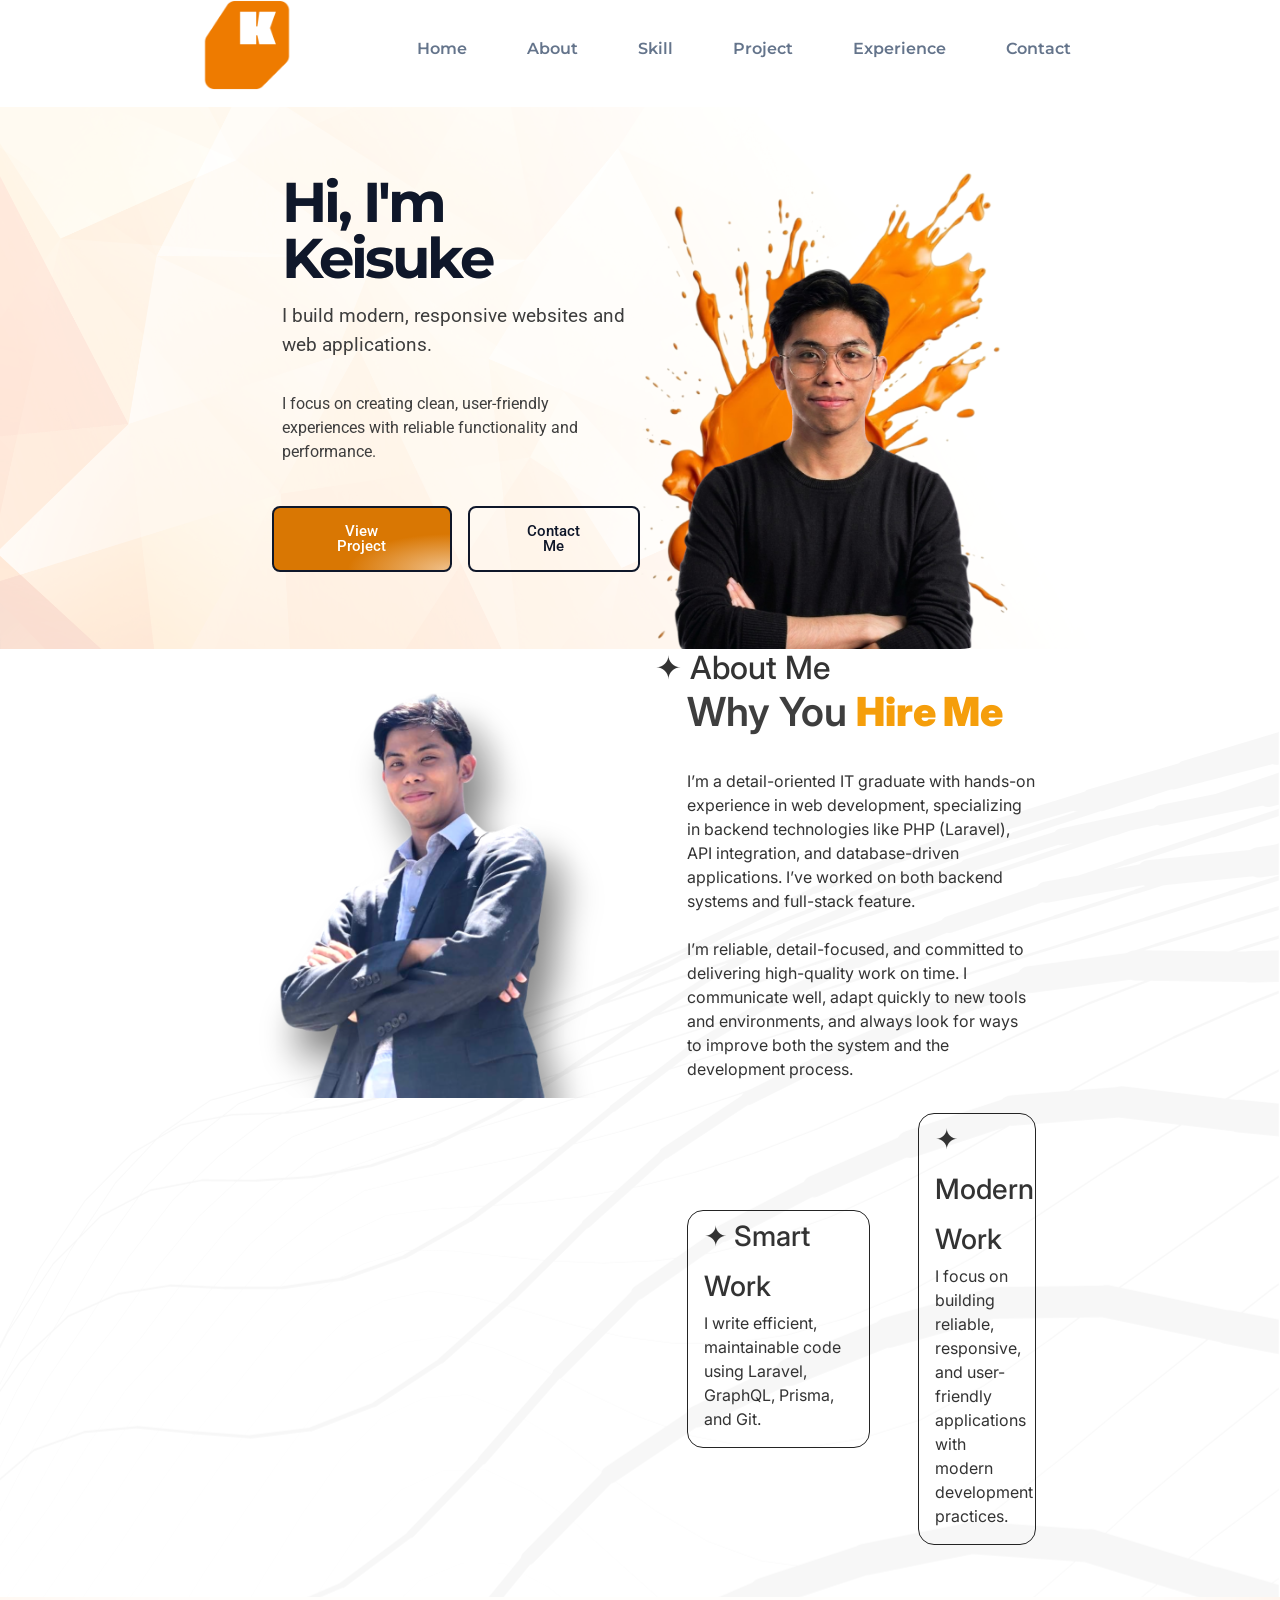
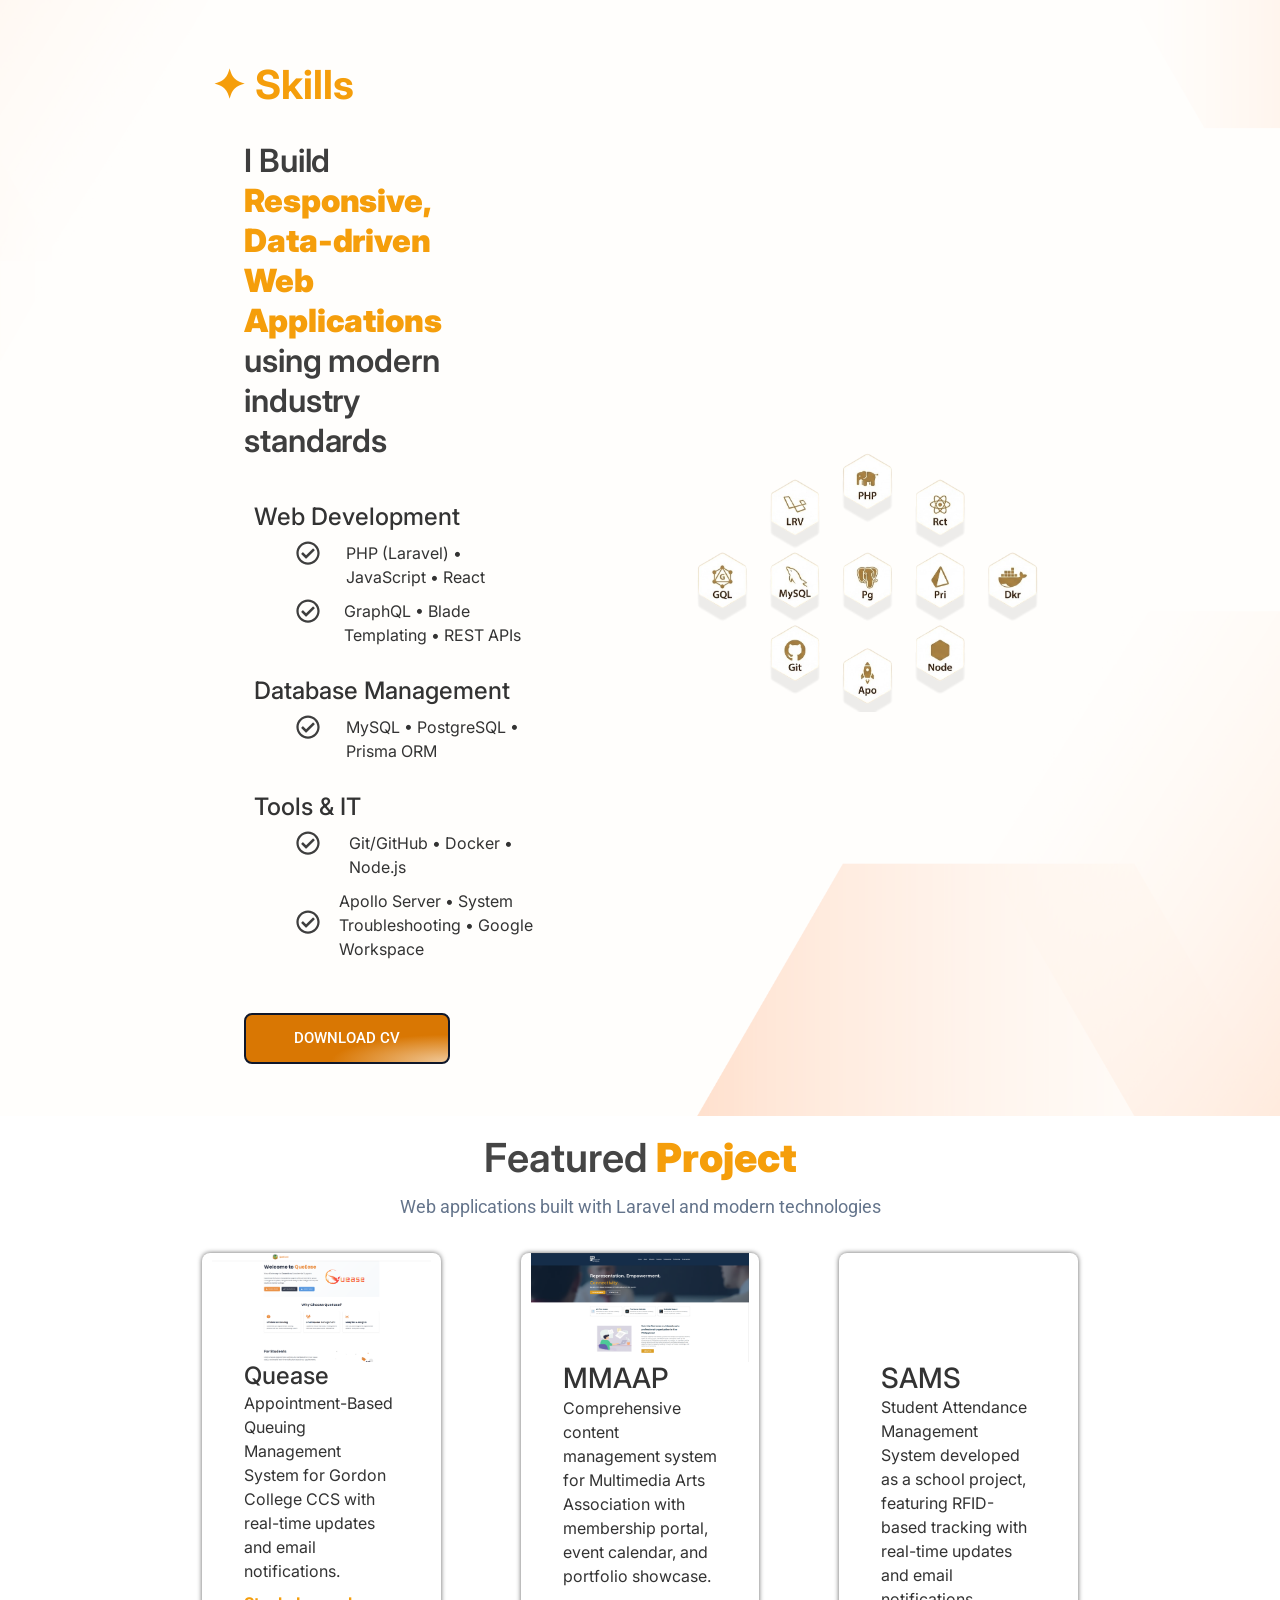
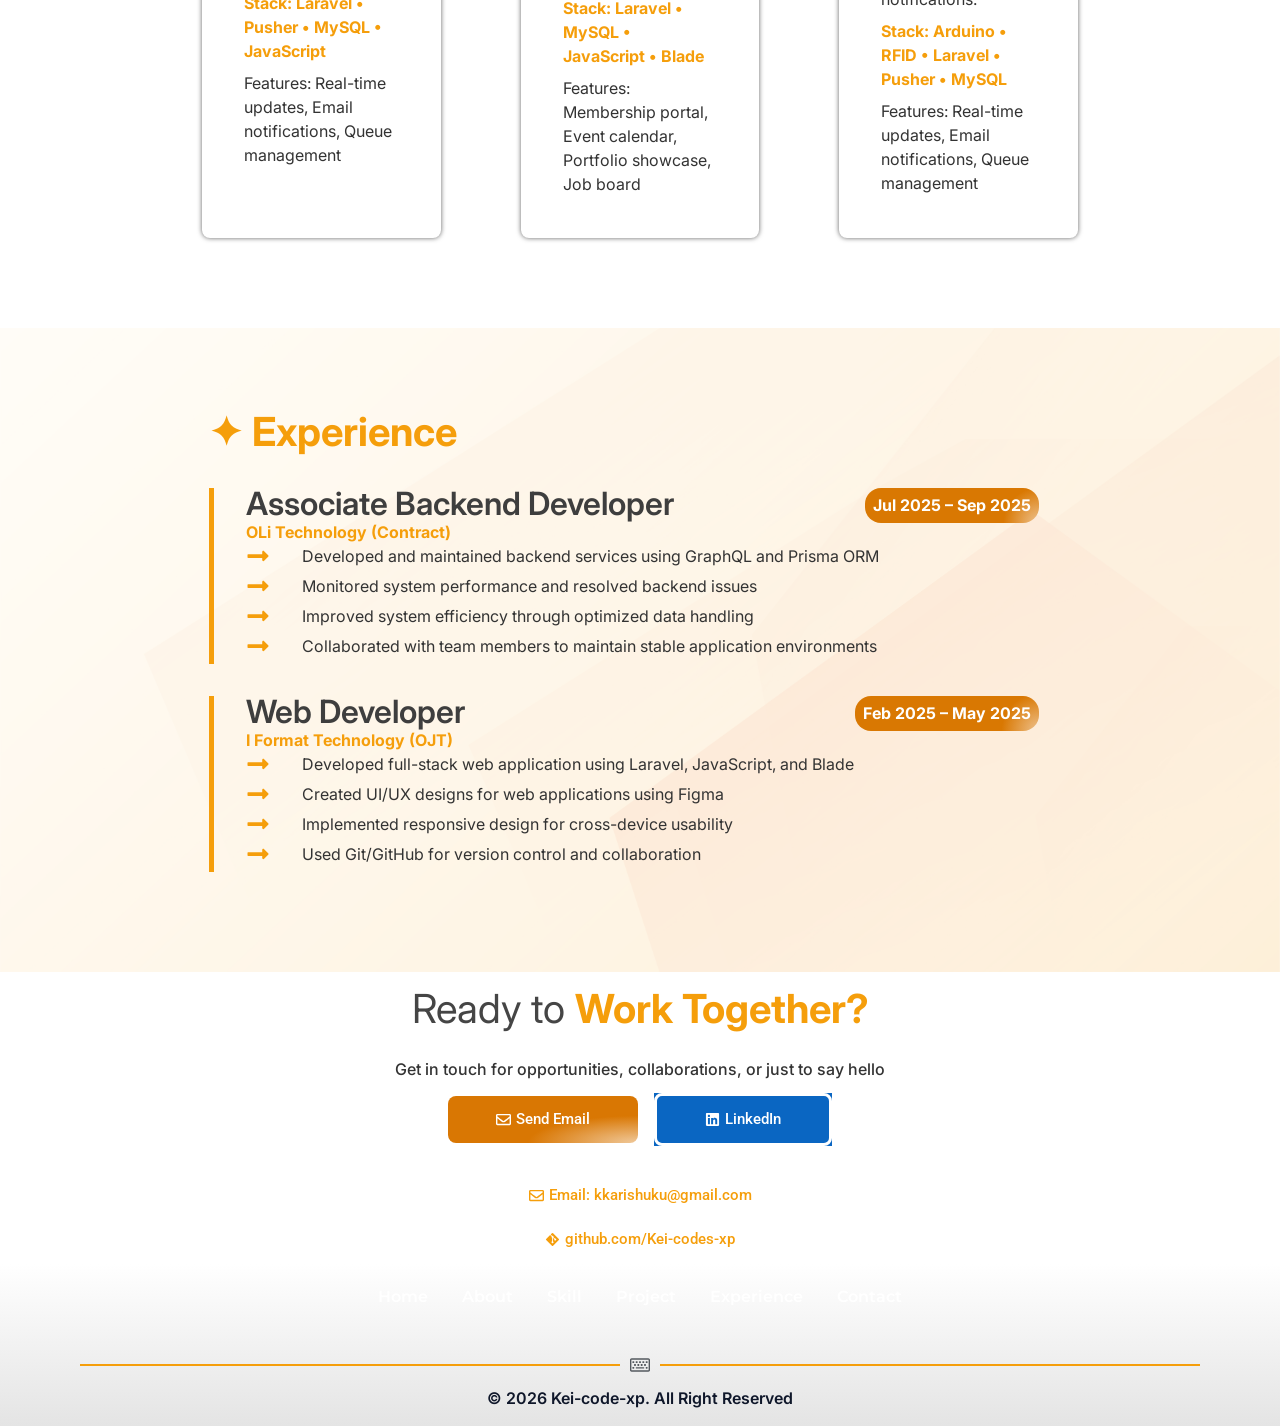
==== commit eab7112a: "Update Content" ====
--- a/index.html
+++ b/index.html
@@ -75,7 +75,7 @@
 .elementor-kit-6{--e-global-color-primary:#6EC1E4;--e-global-color-secondary:#54595F;--e-global-color-text:#7A7A7A;--e-global-color-accent:#61CE70;--e-global-typography-primary-font-family:"Roboto";--e-global-typography-primary-font-weight:600;--e-global-typography-secondary-font-family:"Roboto Slab";--e-global-typography-secondary-font-weight:400;--e-global-typography-text-font-family:"Roboto";--e-global-typography-text-font-weight:400;--e-global-typography-accent-font-family:"Roboto";--e-global-typography-accent-font-weight:500;}.elementor-section.elementor-section-boxed > .elementor-container{max-width:1140px;}.e-con{--container-max-width:1140px;}.elementor-widget:not(:last-child){margin-block-end:20px;}.elementor-element{--widgets-spacing:20px 20px;--widgets-spacing-row:20px;--widgets-spacing-column:20px;}{}h1.entry-title{display:var(--page-title-display);}.site-header .site-branding{flex-direction:column;align-items:stretch;}.site-header{padding-inline-end:0px;padding-inline-start:0px;}.site-footer .site-branding{flex-direction:column;align-items:stretch;}@media(max-width:1024px){.elementor-section.elementor-section-boxed > .elementor-container{max-width:1024px;}.e-con{--container-max-width:1024px;}}@media(max-width:767px){.elementor-section.elementor-section-boxed > .elementor-container{max-width:767px;}.e-con{--container-max-width:767px;}}
 
 .e-heading-base a, .e-paragraph-base a { all: unset; cursor: pointer; }form[data-element_type="e-form"].form-state-success [data-element_type="e-form-success-message"],form[data-element_type="e-form"].form-state-error [data-element_type="e-form-error-message"]{ display: block; }
-.elementor-9 .elementor-element.elementor-element-078e9b9{--display:flex;--flex-direction:row;--container-widget-width:initial;--container-widget-height:100%;--container-widget-flex-grow:1;--container-widget-align-self:stretch;--flex-wrap-mobile:wrap;--justify-content:center;--gap:0px 0px;--row-gap:0px;--column-gap:0px;--overlay-opacity:0.19;--margin-top:0px;--margin-bottom:0px;--margin-left:0px;--margin-right:0px;--padding-top:0rem;--padding-bottom:0rem;--padding-left:0rem;--padding-right:0rem;}.elementor-9 .elementor-element.elementor-element-078e9b9::before, .elementor-9 .elementor-element.elementor-element-078e9b9 > .elementor-background-video-container::before, .elementor-9 .elementor-element.elementor-element-078e9b9 > .e-con-inner > .elementor-background-video-container::before, .elementor-9 .elementor-element.elementor-element-078e9b9 > .elementor-background-slideshow::before, .elementor-9 .elementor-element.elementor-element-078e9b9 > .e-con-inner > .elementor-background-slideshow::before, .elementor-9 .elementor-element.elementor-element-078e9b9 > .elementor-motion-effects-container > .elementor-motion-effects-layer::before{background-color:#FFFFFF00;background-image:url("/wp-content/uploads/2026/04/10730.jpg");--background-overlay:'';background-position:bottom left;background-repeat:no-repeat;background-size:cover;}.elementor-9 .elementor-element.elementor-element-078e9b9::before{filter:brightness( 104% ) contrast( 100% ) saturate( 100% ) blur( 0px ) hue-rotate( 0deg );}.elementor-widget-heading .elementor-heading-title{font-family:var( --e-global-typography-primary-font-family ), Sans-serif;font-weight:var( --e-global-typography-primary-font-weight );color:var( --e-global-color-primary );}.elementor-9 .elementor-element.elementor-element-3b14908 > .elementor-widget-container{margin:0rem 0rem 2rem 0rem;}.elementor-9 .elementor-element.elementor-element-3b14908 .elementor-heading-title{font-family:"Montserrat", Sans-serif;font-size:3.5rem;font-weight:700;letter-spacing:-3px;-webkit-text-stroke-color:#000;stroke:#000;text-shadow:0px 0px 0px rgba(0,0,0,0.3);color:#0F172A;}.elementor-widget-button .elementor-button{background-color:var( --e-global-color-accent );font-family:var( --e-global-typography-accent-font-family ), Sans-serif;font-weight:var( --e-global-typography-accent-font-weight );}.elementor-9 .elementor-element.elementor-element-aaf6c7b .elementor-button{background-color:transparent;background-image:radial-gradient(at bottom right, #D9770366 0%, #D97703 41%);border-style:solid;border-width:2px 2px 2px 2px;border-color:#0F172A;border-radius:8px 8px 8px 8px;padding:01rem 03rem 1rem 03rem;}.elementor-9 .elementor-element.elementor-element-9938db2 .elementor-button{background-color:#FFFFFF00;fill:#0F172A;color:#0F172A;border-style:solid;border-width:2px 2px 2px 2px;border-color:#0F172A;border-radius:8px 8px 8px 8px;padding:1rem 3rem 1rem 3rem;}.elementor-9 .elementor-element.elementor-element-1ad8177{--display:flex;--min-height:0px;--flex-direction:row;--container-widget-width:calc( ( 1 - var( --container-widget-flex-grow ) ) * 100% );--container-widget-height:100%;--container-widget-flex-grow:1;--container-widget-align-self:stretch;--flex-wrap-mobile:wrap;--justify-content:center;--align-items:center;--overlay-opacity:0.14;--margin-top:0px;--margin-bottom:0px;--margin-left:0px;--margin-right:0px;--padding-top:0px;--padding-bottom:0px;--padding-left:0px;--padding-right:0px;}.elementor-9 .elementor-element.elementor-element-1ad8177::before, .elementor-9 .elementor-element.elementor-element-1ad8177 > .elementor-background-video-container::before, .elementor-9 .elementor-element.elementor-element-1ad8177 > .e-con-inner > .elementor-background-video-container::before, .elementor-9 .elementor-element.elementor-element-1ad8177 > .elementor-background-slideshow::before, .elementor-9 .elementor-element.elementor-element-1ad8177 > .e-con-inner > .elementor-background-slideshow::before, .elementor-9 .elementor-element.elementor-element-1ad8177 > .elementor-motion-effects-container > .elementor-motion-effects-layer::before{background-image:url("/wp-content/uploads/2026/04/e1bfc5ca-c5af-4410-b476-0133e0af4a07.png");--background-overlay:'';background-position:top right;background-repeat:no-repeat;background-size:auto;}.elementor-9 .elementor-element.elementor-element-e952488 > .elementor-widget-container{padding:0rem 0rem 0rem 0rem;}.elementor-9 .elementor-element.elementor-element-e952488{text-align:start;}.elementor-9 .elementor-element.elementor-element-e952488 .elementor-heading-title{font-family:"Inter", Sans-serif;font-size:2.5rem;font-weight:600;line-height:50px;letter-spacing:-0.1px;color:#3E3E3E;}.elementor-9 .elementor-element.elementor-element-50e31d4{--display:flex;--flex-direction:row;--container-widget-width:calc( ( 1 - var( --container-widget-flex-grow ) ) * 100% );--container-widget-height:100%;--container-widget-flex-grow:1;--container-widget-align-self:stretch;--flex-wrap-mobile:wrap;--justify-content:center;--align-items:center;--overlay-opacity:0.24;--margin-top:0px;--margin-bottom:0px;--margin-left:0px;--margin-right:0px;--padding-top:0px;--padding-bottom:0px;--padding-left:0px;--padding-right:0px;}.elementor-9 .elementor-element.elementor-element-50e31d4::before, .elementor-9 .elementor-element.elementor-element-50e31d4 > .elementor-background-video-container::before, .elementor-9 .elementor-element.elementor-element-50e31d4 > .e-con-inner > .elementor-background-video-container::before, .elementor-9 .elementor-element.elementor-element-50e31d4 > .elementor-background-slideshow::before, .elementor-9 .elementor-element.elementor-element-50e31d4 > .e-con-inner > .elementor-background-slideshow::before, .elementor-9 .elementor-element.elementor-element-50e31d4 > .elementor-motion-effects-container > .elementor-motion-effects-layer::before{background-image:url("/wp-content/uploads/2026/04/v915-wit-010.jpg");--background-overlay:'';background-position:bottom right;background-repeat:no-repeat;background-size:cover;}.elementor-9 .elementor-element.elementor-element-54323fa{width:var( --container-widget-width, 70% );max-width:70%;--container-widget-width:70%;--container-widget-flex-grow:0;}.elementor-9 .elementor-element.elementor-element-54323fa > .elementor-widget-container{padding:0rem 0rem 0rem 0rem;}.elementor-9 .elementor-element.elementor-element-54323fa .elementor-heading-title{font-family:"Inter", Sans-serif;font-size:2rem;font-weight:600;line-height:40px;letter-spacing:-0.1px;color:#3E3E3E;}.elementor-widget-icon.elementor-view-stacked .elementor-icon{background-color:var( --e-global-color-primary );}.elementor-widget-icon.elementor-view-framed .elementor-icon, .elementor-widget-icon.elementor-view-default .elementor-icon{color:var( --e-global-color-primary );border-color:var( --e-global-color-primary );}.elementor-widget-icon.elementor-view-framed .elementor-icon, .elementor-widget-icon.elementor-view-default .elementor-icon svg{fill:var( --e-global-color-primary );}.elementor-9 .elementor-element.elementor-element-f4c3384{width:auto;max-width:auto;}.elementor-9 .elementor-element.elementor-element-f4c3384 .elementor-icon-wrapper{text-align:center;}.elementor-9 .elementor-element.elementor-element-f4c3384.elementor-view-stacked .elementor-icon{background-color:#3E3E3E;}.elementor-9 .elementor-element.elementor-element-f4c3384.elementor-view-framed .elementor-icon, .elementor-9 .elementor-element.elementor-element-f4c3384.elementor-view-default .elementor-icon{color:#3E3E3E;border-color:#3E3E3E;}.elementor-9 .elementor-element.elementor-element-f4c3384.elementor-view-framed .elementor-icon, .elementor-9 .elementor-element.elementor-element-f4c3384.elementor-view-default .elementor-icon svg{fill:#3E3E3E;}.elementor-9 .elementor-element.elementor-element-f4c3384 .elementor-icon{font-size:1.5rem;}.elementor-9 .elementor-element.elementor-element-f4c3384 .elementor-icon svg{height:1.5rem;}.elementor-9 .elementor-element.elementor-element-f4c3384 .elementor-icon i, .elementor-9 .elementor-element.elementor-element-f4c3384 .elementor-icon svg{transform:rotate(0deg);}.elementor-9 .elementor-element.elementor-element-0f80455{width:auto;max-width:auto;}.elementor-9 .elementor-element.elementor-element-0f80455 .elementor-icon-wrapper{text-align:center;}.elementor-9 .elementor-element.elementor-element-0f80455.elementor-view-stacked .elementor-icon{background-color:#3E3E3E;}.elementor-9 .elementor-element.elementor-element-0f80455.elementor-view-framed .elementor-icon, .elementor-9 .elementor-element.elementor-element-0f80455.elementor-view-default .elementor-icon{color:#3E3E3E;border-color:#3E3E3E;}.elementor-9 .elementor-element.elementor-element-0f80455.elementor-view-framed .elementor-icon, .elementor-9 .elementor-element.elementor-element-0f80455.elementor-view-default .elementor-icon svg{fill:#3E3E3E;}.elementor-9 .elementor-element.elementor-element-0f80455 .elementor-icon{font-size:1.5rem;}.elementor-9 .elementor-element.elementor-element-0f80455 .elementor-icon svg{height:1.5rem;}.elementor-9 .elementor-element.elementor-element-0f80455 .elementor-icon i, .elementor-9 .elementor-element.elementor-element-0f80455 .elementor-icon svg{transform:rotate(0deg);}.elementor-9 .elementor-element.elementor-element-8a52c37{width:auto;max-width:auto;}.elementor-9 .elementor-element.elementor-element-8a52c37 .elementor-icon-wrapper{text-align:center;}.elementor-9 .elementor-element.elementor-element-8a52c37.elementor-view-stacked .elementor-icon{background-color:#3E3E3E;}.elementor-9 .elementor-element.elementor-element-8a52c37.elementor-view-framed .elementor-icon, .elementor-9 .elementor-element.elementor-element-8a52c37.elementor-view-default .elementor-icon{color:#3E3E3E;border-color:#3E3E3E;}.elementor-9 .elementor-element.elementor-element-8a52c37.elementor-view-framed .elementor-icon, .elementor-9 .elementor-element.elementor-element-8a52c37.elementor-view-default .elementor-icon svg{fill:#3E3E3E;}.elementor-9 .elementor-element.elementor-element-8a52c37 .elementor-icon{font-size:1.5rem;}.elementor-9 .elementor-element.elementor-element-8a52c37 .elementor-icon svg{height:1.5rem;}.elementor-9 .elementor-element.elementor-element-8a52c37 .elementor-icon i, .elementor-9 .elementor-element.elementor-element-8a52c37 .elementor-icon svg{transform:rotate(0deg);}.elementor-9 .elementor-element.elementor-element-4e03db2{width:auto;max-width:auto;}.elementor-9 .elementor-element.elementor-element-4e03db2 .elementor-icon-wrapper{text-align:center;}.elementor-9 .elementor-element.elementor-element-4e03db2.elementor-view-stacked .elementor-icon{background-color:#3E3E3E;}.elementor-9 .elementor-element.elementor-element-4e03db2.elementor-view-framed .elementor-icon, .elementor-9 .elementor-element.elementor-element-4e03db2.elementor-view-default .elementor-icon{color:#3E3E3E;border-color:#3E3E3E;}.elementor-9 .elementor-element.elementor-element-4e03db2.elementor-view-framed .elementor-icon, .elementor-9 .elementor-element.elementor-element-4e03db2.elementor-view-default .elementor-icon svg{fill:#3E3E3E;}.elementor-9 .elementor-element.elementor-element-4e03db2 .elementor-icon{font-size:1.5rem;}.elementor-9 .elementor-element.elementor-element-4e03db2 .elementor-icon svg{height:1.5rem;}.elementor-9 .elementor-element.elementor-element-4e03db2 .elementor-icon i, .elementor-9 .elementor-element.elementor-element-4e03db2 .elementor-icon svg{transform:rotate(0deg);}.elementor-9 .elementor-element.elementor-element-e4e7014{width:auto;max-width:auto;}.elementor-9 .elementor-element.elementor-element-e4e7014.elementor-element{--align-self:center;}.elementor-9 .elementor-element.elementor-element-e4e7014 .elementor-icon-wrapper{text-align:center;}.elementor-9 .elementor-element.elementor-element-e4e7014.elementor-view-stacked .elementor-icon{background-color:#3E3E3E;}.elementor-9 .elementor-element.elementor-element-e4e7014.elementor-view-framed .elementor-icon, .elementor-9 .elementor-element.elementor-element-e4e7014.elementor-view-default .elementor-icon{color:#3E3E3E;border-color:#3E3E3E;}.elementor-9 .elementor-element.elementor-element-e4e7014.elementor-view-framed .elementor-icon, .elementor-9 .elementor-element.elementor-element-e4e7014.elementor-view-default .elementor-icon svg{fill:#3E3E3E;}.elementor-9 .elementor-element.elementor-element-e4e7014 .elementor-icon{font-size:1.5rem;}.elementor-9 .elementor-element.elementor-element-e4e7014 .elementor-icon svg{height:1.5rem;}.elementor-9 .elementor-element.elementor-element-e4e7014 .elementor-icon i, .elementor-9 .elementor-element.elementor-element-e4e7014 .elementor-icon svg{transform:rotate(0deg);}.elementor-9 .elementor-element.elementor-element-c26aea9 .elementor-button{background-color:transparent;background-image:radial-gradient(at bottom right, #D9770366 0%, #D97703 41%);border-style:solid;border-width:2px 2px 2px 2px;border-color:#0F172A;border-radius:8px 8px 8px 8px;padding:01rem 03rem 1rem 03rem;}.elementor-widget-image .widget-image-caption{color:var( --e-global-color-text );font-family:var( --e-global-typography-text-font-family ), Sans-serif;font-weight:var( --e-global-typography-text-font-weight );}.elementor-9 .elementor-element.elementor-element-8d60fd7{--display:flex;--flex-direction:column;--container-widget-width:calc( ( 1 - var( --container-widget-flex-grow ) ) * 100% );--container-widget-height:initial;--container-widget-flex-grow:0;--container-widget-align-self:initial;--flex-wrap-mobile:wrap;--justify-content:center;--align-items:center;--gap:0px 0px;--row-gap:0px;--column-gap:0px;--padding-top:0rem;--padding-bottom:5rem;--padding-left:0rem;--padding-right:0rem;}.elementor-9 .elementor-element.elementor-element-8d60fd7:not(.elementor-motion-effects-element-type-background), .elementor-9 .elementor-element.elementor-element-8d60fd7 > .elementor-motion-effects-container > .elementor-motion-effects-layer{background-color:#FFFFFF;}.elementor-9 .elementor-element.elementor-element-33c2b3e > .elementor-widget-container{padding:0rem 0rem 0rem 0rem;}.elementor-9 .elementor-element.elementor-element-33c2b3e{text-align:center;}.elementor-9 .elementor-element.elementor-element-33c2b3e .elementor-heading-title{font-family:"Inter", Sans-serif;font-size:2.5rem;font-weight:600;line-height:73px;color:#454545;}.elementor-9 .elementor-element.elementor-element-e24a92e{--display:grid;--e-con-grid-template-columns:repeat(3, 1fr);--e-con-grid-template-rows:repeat(1, 1fr);--gap:5rem 5rem;--row-gap:5rem;--column-gap:5rem;--grid-auto-flow:row;--padding-top:0rem;--padding-bottom:0rem;--padding-left:0rem;--padding-right:0rem;}.elementor-9 .elementor-element.elementor-element-af6d865{--display:flex;--flex-direction:column;--container-widget-width:calc( ( 1 - var( --container-widget-flex-grow ) ) * 100% );--container-widget-height:initial;--container-widget-flex-grow:0;--container-widget-align-self:initial;--flex-wrap-mobile:wrap;--justify-content:center;--align-items:center;--gap:0px 0px;--row-gap:0px;--column-gap:0px;--overlay-opacity:0.19;}.elementor-9 .elementor-element.elementor-element-af6d865::before, .elementor-9 .elementor-element.elementor-element-af6d865 > .elementor-background-video-container::before, .elementor-9 .elementor-element.elementor-element-af6d865 > .e-con-inner > .elementor-background-video-container::before, .elementor-9 .elementor-element.elementor-element-af6d865 > .elementor-background-slideshow::before, .elementor-9 .elementor-element.elementor-element-af6d865 > .e-con-inner > .elementor-background-slideshow::before, .elementor-9 .elementor-element.elementor-element-af6d865 > .elementor-motion-effects-container > .elementor-motion-effects-layer::before{background-image:url("/wp-content/uploads/2026/04/malmm-9.jpg");--background-overlay:'';background-position:bottom right;background-repeat:no-repeat;background-size:100% auto;}.elementor-9 .elementor-element.elementor-element-f6e910e .elementor-heading-title{font-family:"Inter", Sans-serif;font-weight:600;color:#3E3E3E;}.elementor-9 .elementor-element.elementor-element-d71ee63{width:auto;max-width:auto;}.elementor-9 .elementor-element.elementor-element-d71ee63 .elementor-icon-wrapper{text-align:center;}.elementor-9 .elementor-element.elementor-element-d71ee63.elementor-view-stacked .elementor-icon{background-color:#F59E0B;}.elementor-9 .elementor-element.elementor-element-d71ee63.elementor-view-framed .elementor-icon, .elementor-9 .elementor-element.elementor-element-d71ee63.elementor-view-default .elementor-icon{color:#F59E0B;border-color:#F59E0B;}.elementor-9 .elementor-element.elementor-element-d71ee63.elementor-view-framed .elementor-icon, .elementor-9 .elementor-element.elementor-element-d71ee63.elementor-view-default .elementor-icon svg{fill:#F59E0B;}.elementor-9 .elementor-element.elementor-element-d71ee63 .elementor-icon{font-size:1.5rem;}.elementor-9 .elementor-element.elementor-element-d71ee63 .elementor-icon svg{height:1.5rem;}.elementor-9 .elementor-element.elementor-element-d71ee63 .elementor-icon i, .elementor-9 .elementor-element.elementor-element-d71ee63 .elementor-icon svg{transform:rotate(0deg);}.elementor-9 .elementor-element.elementor-element-6a1d567.elementor-element{--align-self:center;}.elementor-9 .elementor-element.elementor-element-6a1d567 .elementor-icon-wrapper{text-align:center;}.elementor-9 .elementor-element.elementor-element-6a1d567.elementor-view-stacked .elementor-icon{background-color:#F59E0B;}.elementor-9 .elementor-element.elementor-element-6a1d567.elementor-view-framed .elementor-icon, .elementor-9 .elementor-element.elementor-element-6a1d567.elementor-view-default .elementor-icon{color:#F59E0B;border-color:#F59E0B;}.elementor-9 .elementor-element.elementor-element-6a1d567.elementor-view-framed .elementor-icon, .elementor-9 .elementor-element.elementor-element-6a1d567.elementor-view-default .elementor-icon svg{fill:#F59E0B;}.elementor-9 .elementor-element.elementor-element-6a1d567 .elementor-icon{font-size:1.5rem;}.elementor-9 .elementor-element.elementor-element-6a1d567 .elementor-icon svg{height:1.5rem;}.elementor-9 .elementor-element.elementor-element-6a1d567 .elementor-icon i, .elementor-9 .elementor-element.elementor-element-6a1d567 .elementor-icon svg{transform:rotate(0deg);}.elementor-9 .elementor-element.elementor-element-c965f49.elementor-element{--align-self:center;}.elementor-9 .elementor-element.elementor-element-c965f49 .elementor-icon-wrapper{text-align:center;}.elementor-9 .elementor-element.elementor-element-c965f49.elementor-view-stacked .elementor-icon{background-color:#F59E0B;}.elementor-9 .elementor-element.elementor-element-c965f49.elementor-view-framed .elementor-icon, .elementor-9 .elementor-element.elementor-element-c965f49.elementor-view-default .elementor-icon{color:#F59E0B;border-color:#F59E0B;}.elementor-9 .elementor-element.elementor-element-c965f49.elementor-view-framed .elementor-icon, .elementor-9 .elementor-element.elementor-element-c965f49.elementor-view-default .elementor-icon svg{fill:#F59E0B;}.elementor-9 .elementor-element.elementor-element-c965f49 .elementor-icon{font-size:1.5rem;}.elementor-9 .elementor-element.elementor-element-c965f49 .elementor-icon svg{height:1.5rem;}.elementor-9 .elementor-element.elementor-element-c965f49 .elementor-icon i, .elementor-9 .elementor-element.elementor-element-c965f49 .elementor-icon svg{transform:rotate(0deg);}.elementor-9 .elementor-element.elementor-element-768e3d9.elementor-element{--align-self:center;}.elementor-9 .elementor-element.elementor-element-768e3d9 .elementor-icon-wrapper{text-align:center;}.elementor-9 .elementor-element.elementor-element-768e3d9.elementor-view-stacked .elementor-icon{background-color:#F59E0B;}.elementor-9 .elementor-element.elementor-element-768e3d9.elementor-view-framed .elementor-icon, .elementor-9 .elementor-element.elementor-element-768e3d9.elementor-view-default .elementor-icon{color:#F59E0B;border-color:#F59E0B;}.elementor-9 .elementor-element.elementor-element-768e3d9.elementor-view-framed .elementor-icon, .elementor-9 .elementor-element.elementor-element-768e3d9.elementor-view-default .elementor-icon svg{fill:#F59E0B;}.elementor-9 .elementor-element.elementor-element-768e3d9 .elementor-icon{font-size:1.5rem;}.elementor-9 .elementor-element.elementor-element-768e3d9 .elementor-icon svg{height:1.5rem;}.elementor-9 .elementor-element.elementor-element-768e3d9 .elementor-icon i, .elementor-9 .elementor-element.elementor-element-768e3d9 .elementor-icon svg{transform:rotate(0deg);}.elementor-9 .elementor-element.elementor-element-11bda50 .elementor-heading-title{font-family:"Inter", Sans-serif;font-weight:600;color:#3E3E3E;}.elementor-9 .elementor-element.elementor-element-6686246{width:auto;max-width:auto;}.elementor-9 .elementor-element.elementor-element-6686246 .elementor-icon-wrapper{text-align:center;}.elementor-9 .elementor-element.elementor-element-6686246.elementor-view-stacked .elementor-icon{background-color:#F59E0B;}.elementor-9 .elementor-element.elementor-element-6686246.elementor-view-framed .elementor-icon, .elementor-9 .elementor-element.elementor-element-6686246.elementor-view-default .elementor-icon{color:#F59E0B;border-color:#F59E0B;}.elementor-9 .elementor-element.elementor-element-6686246.elementor-view-framed .elementor-icon, .elementor-9 .elementor-element.elementor-element-6686246.elementor-view-default .elementor-icon svg{fill:#F59E0B;}.elementor-9 .elementor-element.elementor-element-6686246 .elementor-icon{font-size:1.5rem;}.elementor-9 .elementor-element.elementor-element-6686246 .elementor-icon svg{height:1.5rem;}.elementor-9 .elementor-element.elementor-element-6686246 .elementor-icon i, .elementor-9 .elementor-element.elementor-element-6686246 .elementor-icon svg{transform:rotate(0deg);}.elementor-9 .elementor-element.elementor-element-32e21e9.elementor-element{--align-self:center;}.elementor-9 .elementor-element.elementor-element-32e21e9 .elementor-icon-wrapper{text-align:center;}.elementor-9 .elementor-element.elementor-element-32e21e9.elementor-view-stacked .elementor-icon{background-color:#F59E0B;}.elementor-9 .elementor-element.elementor-element-32e21e9.elementor-view-framed .elementor-icon, .elementor-9 .elementor-element.elementor-element-32e21e9.elementor-view-default .elementor-icon{color:#F59E0B;border-color:#F59E0B;}.elementor-9 .elementor-element.elementor-element-32e21e9.elementor-view-framed .elementor-icon, .elementor-9 .elementor-element.elementor-element-32e21e9.elementor-view-default .elementor-icon svg{fill:#F59E0B;}.elementor-9 .elementor-element.elementor-element-32e21e9 .elementor-icon{font-size:1.5rem;}.elementor-9 .elementor-element.elementor-element-32e21e9 .elementor-icon svg{height:1.5rem;}.elementor-9 .elementor-element.elementor-element-32e21e9 .elementor-icon i, .elementor-9 .elementor-element.elementor-element-32e21e9 .elementor-icon svg{transform:rotate(0deg);}.elementor-9 .elementor-element.elementor-element-d620cff.elementor-element{--align-self:center;}.elementor-9 .elementor-element.elementor-element-d620cff .elementor-icon-wrapper{text-align:center;}.elementor-9 .elementor-element.elementor-element-d620cff.elementor-view-stacked .elementor-icon{background-color:#F59E0B;}.elementor-9 .elementor-element.elementor-element-d620cff.elementor-view-framed .elementor-icon, .elementor-9 .elementor-element.elementor-element-d620cff.elementor-view-default .elementor-icon{color:#F59E0B;border-color:#F59E0B;}.elementor-9 .elementor-element.elementor-element-d620cff.elementor-view-framed .elementor-icon, .elementor-9 .elementor-element.elementor-element-d620cff.elementor-view-default .elementor-icon svg{fill:#F59E0B;}.elementor-9 .elementor-element.elementor-element-d620cff .elementor-icon{font-size:1.5rem;}.elementor-9 .elementor-element.elementor-element-d620cff .elementor-icon svg{height:1.5rem;}.elementor-9 .elementor-element.elementor-element-d620cff .elementor-icon i, .elementor-9 .elementor-element.elementor-element-d620cff .elementor-icon svg{transform:rotate(0deg);}.elementor-9 .elementor-element.elementor-element-5927407.elementor-element{--align-self:center;}.elementor-9 .elementor-element.elementor-element-5927407 .elementor-icon-wrapper{text-align:center;}.elementor-9 .elementor-element.elementor-element-5927407.elementor-view-stacked .elementor-icon{background-color:#F59E0B;}.elementor-9 .elementor-element.elementor-element-5927407.elementor-view-framed .elementor-icon, .elementor-9 .elementor-element.elementor-element-5927407.elementor-view-default .elementor-icon{color:#F59E0B;border-color:#F59E0B;}.elementor-9 .elementor-element.elementor-element-5927407.elementor-view-framed .elementor-icon, .elementor-9 .elementor-element.elementor-element-5927407.elementor-view-default .elementor-icon svg{fill:#F59E0B;}.elementor-9 .elementor-element.elementor-element-5927407 .elementor-icon{font-size:1.5rem;}.elementor-9 .elementor-element.elementor-element-5927407 .elementor-icon svg{height:1.5rem;}.elementor-9 .elementor-element.elementor-element-5927407 .elementor-icon i, .elementor-9 .elementor-element.elementor-element-5927407 .elementor-icon svg{transform:rotate(0deg);}.elementor-9 .elementor-element.elementor-element-2578803{--display:flex;--flex-direction:column;--container-widget-width:100%;--container-widget-height:initial;--container-widget-flex-grow:0;--container-widget-align-self:initial;--flex-wrap-mobile:wrap;--overlay-opacity:0.5;}.elementor-9 .elementor-element.elementor-element-2578803::before, .elementor-9 .elementor-element.elementor-element-2578803 > .elementor-background-video-container::before, .elementor-9 .elementor-element.elementor-element-2578803 > .e-con-inner > .elementor-background-video-container::before, .elementor-9 .elementor-element.elementor-element-2578803 > .elementor-background-slideshow::before, .elementor-9 .elementor-element.elementor-element-2578803 > .e-con-inner > .elementor-background-slideshow::before, .elementor-9 .elementor-element.elementor-element-2578803 > .elementor-motion-effects-container > .elementor-motion-effects-layer::before{--background-overlay:'';}.elementor-9 .elementor-element.elementor-element-0465738 > .elementor-widget-container{padding:0rem 0rem 0rem 0rem;}.elementor-9 .elementor-element.elementor-element-0465738{text-align:center;}.elementor-9 .elementor-element.elementor-element-0465738 .elementor-heading-title{font-family:"Inter", Sans-serif;font-size:2.5rem;font-weight:400;line-height:73px;color:#454545;}.elementor-9 .elementor-element.elementor-element-1193f07 .elementor-button{background-color:transparent;background-image:radial-gradient(at bottom right, #D9770366 0%, #D97703 41%);border-style:solid;border-width:0px 0px 0px 0px;border-color:#0F172A;border-radius:8px 8px 8px 8px;padding:01rem 03rem 1rem 03rem;}.elementor-9 .elementor-element.elementor-element-1193f07.elementor-element{--align-self:center;}.elementor-9 .elementor-element.elementor-element-1193f07 .elementor-button-content-wrapper{flex-direction:row;}.elementor-9 .elementor-element.elementor-element-b78ae38 .elementor-button{background-color:#FFFFFF00;fill:#FFFFFF;color:#FFFFFF;border-style:solid;border-color:#FFFFFF;border-radius:8px 8px 8px 8px;padding:1rem 3rem 1rem 3rem;}.elementor-9 .elementor-element.elementor-element-b78ae38 > .elementor-widget-container{background-color:#0A66C2;}.elementor-9 .elementor-element.elementor-element-b78ae38 .elementor-button-content-wrapper{flex-direction:row;}.elementor-9 .elementor-element.elementor-element-3db4792 .elementor-button{background-color:transparent;fill:#F59E0B;color:#F59E0B;background-image:radial-gradient(at bottom right, #D9770300 0%, #D9770300 0%);border-style:none;border-radius:8px 8px 8px 8px;padding:0rem 0rem 0rem 0rem;}.elementor-9 .elementor-element.elementor-element-3db4792.elementor-element{--align-self:center;}.elementor-9 .elementor-element.elementor-element-3db4792 .elementor-button-content-wrapper{flex-direction:row;}.elementor-9 .elementor-element.elementor-element-76ad752 .elementor-button{background-color:transparent;fill:#F59E0B;color:#F59E0B;background-image:radial-gradient(at bottom right, #D9770300 0%, #D9770300 0%);border-style:none;border-radius:8px 8px 8px 8px;padding:0rem 0rem 0rem 0rem;}.elementor-9 .elementor-element.elementor-element-76ad752.elementor-element{--align-self:center;}.elementor-9 .elementor-element.elementor-element-76ad752 .elementor-button-content-wrapper{flex-direction:row;}@media(max-width:1024px){.elementor-9 .elementor-element.elementor-element-078e9b9{--flex-direction:row;--container-widget-width:initial;--container-widget-height:100%;--container-widget-flex-grow:1;--container-widget-align-self:stretch;--flex-wrap-mobile:wrap;--justify-content:space-around;--flex-wrap:nowrap;--margin-top:0px;--margin-bottom:0px;--margin-left:0px;--margin-right:0px;--padding-top:7rem;--padding-bottom:0rem;--padding-left:0rem;--padding-right:0rem;}.elementor-9 .elementor-element.elementor-element-3b14908{text-align:center;}.elementor-9 .elementor-element.elementor-element-aaf6c7b{width:100%;max-width:100%;}.elementor-9 .elementor-element.elementor-element-aaf6c7b > .elementor-widget-container{margin:0px 0px 0px 0px;padding:0% 0% 0% 0%;}.elementor-9 .elementor-element.elementor-element-9938db2{width:100%;max-width:100%;}.elementor-9 .elementor-element.elementor-element-c26aea9{width:100%;max-width:100%;}.elementor-9 .elementor-element.elementor-element-c26aea9 > .elementor-widget-container{margin:0px 0px 0px 0px;padding:0% 0% 0% 0%;}.elementor-9 .elementor-element.elementor-element-e24a92e{--e-con-grid-template-columns:repeat(1, 1fr);--e-con-grid-template-rows:repeat(4, 1fr);--gap:2rem 2rem;--row-gap:2rem;--column-gap:2rem;--grid-auto-flow:column;}.elementor-9 .elementor-element.elementor-element-1193f07{width:100%;max-width:100%;}.elementor-9 .elementor-element.elementor-element-1193f07 > .elementor-widget-container{margin:0px 0px 0px 0px;padding:0% 0% 0% 0%;}.elementor-9 .elementor-element.elementor-element-b78ae38{width:100%;max-width:100%;}.elementor-9 .elementor-element.elementor-element-3db4792{width:100%;max-width:100%;}.elementor-9 .elementor-element.elementor-element-3db4792 > .elementor-widget-container{margin:0px 0px 0px 0px;padding:0% 0% 0% 0%;}.elementor-9 .elementor-element.elementor-element-76ad752{width:100%;max-width:100%;}.elementor-9 .elementor-element.elementor-element-76ad752 > .elementor-widget-container{margin:0px 0px 0px 0px;padding:0% 0% 0% 0%;}}@media(max-width:767px){.elementor-9 .elementor-element.elementor-element-e952488{text-align:center;}.elementor-9 .elementor-element.elementor-element-54323fa{--container-widget-width:100%;--container-widget-flex-grow:0;width:var( --container-widget-width, 100% );max-width:100%;text-align:start;}.elementor-9 .elementor-element.elementor-element-8d60fd7{--padding-top:1rem;--padding-bottom:1rem;--padding-left:1rem;--padding-right:1rem;}.elementor-9 .elementor-element.elementor-element-33c2b3e{text-align:center;}.elementor-9 .elementor-element.elementor-element-33c2b3e .elementor-heading-title{line-height:1em;}.elementor-9 .elementor-element.elementor-element-e24a92e{--e-con-grid-template-columns:repeat(1, 1fr);--e-con-grid-template-rows:repeat(3, 1fr);--grid-auto-flow:row;}.elementor-9 .elementor-element.elementor-element-af6d865{--align-items:center;--container-widget-width:calc( ( 1 - var( --container-widget-flex-grow ) ) * 100% );--overlay-opacity:0;--margin-top:0px;--margin-bottom:0px;--margin-left:0px;--margin-right:0px;--padding-top:0px;--padding-bottom:0px;--padding-left:0px;--padding-right:0px;}.elementor-9 .elementor-element.elementor-element-af6d865::before, .elementor-9 .elementor-element.elementor-element-af6d865 > .elementor-background-video-container::before, .elementor-9 .elementor-element.elementor-element-af6d865 > .e-con-inner > .elementor-background-video-container::before, .elementor-9 .elementor-element.elementor-element-af6d865 > .elementor-background-slideshow::before, .elementor-9 .elementor-element.elementor-element-af6d865 > .e-con-inner > .elementor-background-slideshow::before, .elementor-9 .elementor-element.elementor-element-af6d865 > .elementor-motion-effects-container > .elementor-motion-effects-layer::before{background-size:0px auto;}.elementor-9 .elementor-element.elementor-element-2578803{--margin-top:0px;--margin-bottom:0px;--margin-left:0px;--margin-right:0px;--padding-top:0px;--padding-bottom:0px;--padding-left:0px;--padding-right:0px;}.elementor-9 .elementor-element.elementor-element-0465738{text-align:center;}.elementor-9 .elementor-element.elementor-element-0465738 .elementor-heading-title{line-height:3rem;}}@media(min-width:768px){.elementor-9 .elementor-element.elementor-element-078e9b9{--width:100%;}.elementor-9 .elementor-element.elementor-element-8d60fd7{--width:100%;}}@media(max-width:1024px) and (min-width:768px){.elementor-9 .elementor-element.elementor-element-e24a92e{--width:100%;}}
+.elementor-9 .elementor-element.elementor-element-078e9b9{--display:flex;--flex-direction:row;--container-widget-width:initial;--container-widget-height:100%;--container-widget-flex-grow:1;--container-widget-align-self:stretch;--flex-wrap-mobile:wrap;--justify-content:center;--gap:0px 0px;--row-gap:0px;--column-gap:0px;--overlay-opacity:0.19;--margin-top:0px;--margin-bottom:0px;--margin-left:0px;--margin-right:0px;--padding-top:0rem;--padding-bottom:0rem;--padding-left:0rem;--padding-right:0rem;}.elementor-9 .elementor-element.elementor-element-078e9b9::before, .elementor-9 .elementor-element.elementor-element-078e9b9 > .elementor-background-video-container::before, .elementor-9 .elementor-element.elementor-element-078e9b9 > .e-con-inner > .elementor-background-video-container::before, .elementor-9 .elementor-element.elementor-element-078e9b9 > .elementor-background-slideshow::before, .elementor-9 .elementor-element.elementor-element-078e9b9 > .e-con-inner > .elementor-background-slideshow::before, .elementor-9 .elementor-element.elementor-element-078e9b9 > .elementor-motion-effects-container > .elementor-motion-effects-layer::before{background-color:#FFFFFF00;background-image:url("/wp-content/uploads/2026/04/10730.jpg");--background-overlay:'';background-position:bottom left;background-repeat:no-repeat;background-size:cover;}.elementor-9 .elementor-element.elementor-element-078e9b9::before{filter:brightness( 104% ) contrast( 100% ) saturate( 100% ) blur( 0px ) hue-rotate( 0deg );}.elementor-widget-heading .elementor-heading-title{font-family:var( --e-global-typography-primary-font-family ), Sans-serif;font-weight:var( --e-global-typography-primary-font-weight );color:var( --e-global-color-primary );}.elementor-9 .elementor-element.elementor-element-3b14908 > .elementor-widget-container{margin:0rem 0rem 1rem 0rem;}.elementor-9 .elementor-element.elementor-element-3b14908 .elementor-heading-title{font-family:"Montserrat", Sans-serif;font-size:3.5rem;font-weight:700;letter-spacing:-3px;-webkit-text-stroke-color:#000;stroke:#000;text-shadow:0px 0px 0px rgba(0,0,0,0.3);color:#0F172A;}.elementor-widget-button .elementor-button{background-color:var( --e-global-color-accent );font-family:var( --e-global-typography-accent-font-family ), Sans-serif;font-weight:var( --e-global-typography-accent-font-weight );}.elementor-9 .elementor-element.elementor-element-aaf6c7b .elementor-button{background-color:transparent;background-image:radial-gradient(at bottom right, #D9770366 0%, #D97703 41%);border-style:solid;border-width:2px 2px 2px 2px;border-color:#0F172A;border-radius:8px 8px 8px 8px;padding:01rem 03rem 1rem 03rem;}.elementor-9 .elementor-element.elementor-element-9938db2 .elementor-button{background-color:#FFFFFF00;fill:#0F172A;color:#0F172A;border-style:solid;border-width:2px 2px 2px 2px;border-color:#0F172A;border-radius:8px 8px 8px 8px;padding:1rem 3rem 1rem 3rem;}.elementor-9 .elementor-element.elementor-element-1ad8177{--display:flex;--min-height:0px;--flex-direction:row;--container-widget-width:calc( ( 1 - var( --container-widget-flex-grow ) ) * 100% );--container-widget-height:100%;--container-widget-flex-grow:1;--container-widget-align-self:stretch;--flex-wrap-mobile:wrap;--justify-content:center;--align-items:center;--overlay-opacity:0.14;--margin-top:0px;--margin-bottom:0px;--margin-left:0px;--margin-right:0px;--padding-top:0px;--padding-bottom:0px;--padding-left:0px;--padding-right:0px;}.elementor-9 .elementor-element.elementor-element-1ad8177::before, .elementor-9 .elementor-element.elementor-element-1ad8177 > .elementor-background-video-container::before, .elementor-9 .elementor-element.elementor-element-1ad8177 > .e-con-inner > .elementor-background-video-container::before, .elementor-9 .elementor-element.elementor-element-1ad8177 > .elementor-background-slideshow::before, .elementor-9 .elementor-element.elementor-element-1ad8177 > .e-con-inner > .elementor-background-slideshow::before, .elementor-9 .elementor-element.elementor-element-1ad8177 > .elementor-motion-effects-container > .elementor-motion-effects-layer::before{background-image:url("/wp-content/uploads/2026/04/e1bfc5ca-c5af-4410-b476-0133e0af4a07.png");--background-overlay:'';background-position:top right;background-repeat:no-repeat;background-size:auto;}.elementor-9 .elementor-element.elementor-element-e952488 > .elementor-widget-container{padding:0rem 0rem 0rem 0rem;}.elementor-9 .elementor-element.elementor-element-e952488{text-align:start;}.elementor-9 .elementor-element.elementor-element-e952488 .elementor-heading-title{font-family:"Inter", Sans-serif;font-size:2.5rem;font-weight:600;line-height:50px;letter-spacing:-0.1px;color:#3E3E3E;}.elementor-9 .elementor-element.elementor-element-50e31d4{--display:flex;--flex-direction:row;--container-widget-width:calc( ( 1 - var( --container-widget-flex-grow ) ) * 100% );--container-widget-height:100%;--container-widget-flex-grow:1;--container-widget-align-self:stretch;--flex-wrap-mobile:wrap;--justify-content:center;--align-items:center;--overlay-opacity:0.24;--margin-top:0px;--margin-bottom:0px;--margin-left:0px;--margin-right:0px;--padding-top:0px;--padding-bottom:0px;--padding-left:0px;--padding-right:0px;}.elementor-9 .elementor-element.elementor-element-50e31d4::before, .elementor-9 .elementor-element.elementor-element-50e31d4 > .elementor-background-video-container::before, .elementor-9 .elementor-element.elementor-element-50e31d4 > .e-con-inner > .elementor-background-video-container::before, .elementor-9 .elementor-element.elementor-element-50e31d4 > .elementor-background-slideshow::before, .elementor-9 .elementor-element.elementor-element-50e31d4 > .e-con-inner > .elementor-background-slideshow::before, .elementor-9 .elementor-element.elementor-element-50e31d4 > .elementor-motion-effects-container > .elementor-motion-effects-layer::before{background-image:url("/wp-content/uploads/2026/04/v915-wit-010.jpg");--background-overlay:'';background-position:bottom right;background-repeat:no-repeat;background-size:cover;}.elementor-9 .elementor-element.elementor-element-54323fa{width:var( --container-widget-width, 70% );max-width:70%;--container-widget-width:70%;--container-widget-flex-grow:0;}.elementor-9 .elementor-element.elementor-element-54323fa > .elementor-widget-container{padding:0rem 0rem 0rem 0rem;}.elementor-9 .elementor-element.elementor-element-54323fa .elementor-heading-title{font-family:"Inter", Sans-serif;font-size:2rem;font-weight:600;line-height:40px;letter-spacing:-0.1px;color:#3E3E3E;}.elementor-widget-icon.elementor-view-stacked .elementor-icon{background-color:var( --e-global-color-primary );}.elementor-widget-icon.elementor-view-framed .elementor-icon, .elementor-widget-icon.elementor-view-default .elementor-icon{color:var( --e-global-color-primary );border-color:var( --e-global-color-primary );}.elementor-widget-icon.elementor-view-framed .elementor-icon, .elementor-widget-icon.elementor-view-default .elementor-icon svg{fill:var( --e-global-color-primary );}.elementor-9 .elementor-element.elementor-element-f4c3384{width:auto;max-width:auto;}.elementor-9 .elementor-element.elementor-element-f4c3384 .elementor-icon-wrapper{text-align:center;}.elementor-9 .elementor-element.elementor-element-f4c3384.elementor-view-stacked .elementor-icon{background-color:#3E3E3E;}.elementor-9 .elementor-element.elementor-element-f4c3384.elementor-view-framed .elementor-icon, .elementor-9 .elementor-element.elementor-element-f4c3384.elementor-view-default .elementor-icon{color:#3E3E3E;border-color:#3E3E3E;}.elementor-9 .elementor-element.elementor-element-f4c3384.elementor-view-framed .elementor-icon, .elementor-9 .elementor-element.elementor-element-f4c3384.elementor-view-default .elementor-icon svg{fill:#3E3E3E;}.elementor-9 .elementor-element.elementor-element-f4c3384 .elementor-icon{font-size:1.5rem;}.elementor-9 .elementor-element.elementor-element-f4c3384 .elementor-icon svg{height:1.5rem;}.elementor-9 .elementor-element.elementor-element-f4c3384 .elementor-icon i, .elementor-9 .elementor-element.elementor-element-f4c3384 .elementor-icon svg{transform:rotate(0deg);}.elementor-9 .elementor-element.elementor-element-0f80455{width:auto;max-width:auto;}.elementor-9 .elementor-element.elementor-element-0f80455 .elementor-icon-wrapper{text-align:center;}.elementor-9 .elementor-element.elementor-element-0f80455.elementor-view-stacked .elementor-icon{background-color:#3E3E3E;}.elementor-9 .elementor-element.elementor-element-0f80455.elementor-view-framed .elementor-icon, .elementor-9 .elementor-element.elementor-element-0f80455.elementor-view-default .elementor-icon{color:#3E3E3E;border-color:#3E3E3E;}.elementor-9 .elementor-element.elementor-element-0f80455.elementor-view-framed .elementor-icon, .elementor-9 .elementor-element.elementor-element-0f80455.elementor-view-default .elementor-icon svg{fill:#3E3E3E;}.elementor-9 .elementor-element.elementor-element-0f80455 .elementor-icon{font-size:1.5rem;}.elementor-9 .elementor-element.elementor-element-0f80455 .elementor-icon svg{height:1.5rem;}.elementor-9 .elementor-element.elementor-element-0f80455 .elementor-icon i, .elementor-9 .elementor-element.elementor-element-0f80455 .elementor-icon svg{transform:rotate(0deg);}.elementor-9 .elementor-element.elementor-element-8a52c37{width:auto;max-width:auto;}.elementor-9 .elementor-element.elementor-element-8a52c37 .elementor-icon-wrapper{text-align:center;}.elementor-9 .elementor-element.elementor-element-8a52c37.elementor-view-stacked .elementor-icon{background-color:#3E3E3E;}.elementor-9 .elementor-element.elementor-element-8a52c37.elementor-view-framed .elementor-icon, .elementor-9 .elementor-element.elementor-element-8a52c37.elementor-view-default .elementor-icon{color:#3E3E3E;border-color:#3E3E3E;}.elementor-9 .elementor-element.elementor-element-8a52c37.elementor-view-framed .elementor-icon, .elementor-9 .elementor-element.elementor-element-8a52c37.elementor-view-default .elementor-icon svg{fill:#3E3E3E;}.elementor-9 .elementor-element.elementor-element-8a52c37 .elementor-icon{font-size:1.5rem;}.elementor-9 .elementor-element.elementor-element-8a52c37 .elementor-icon svg{height:1.5rem;}.elementor-9 .elementor-element.elementor-element-8a52c37 .elementor-icon i, .elementor-9 .elementor-element.elementor-element-8a52c37 .elementor-icon svg{transform:rotate(0deg);}.elementor-9 .elementor-element.elementor-element-4e03db2{width:auto;max-width:auto;}.elementor-9 .elementor-element.elementor-element-4e03db2 .elementor-icon-wrapper{text-align:center;}.elementor-9 .elementor-element.elementor-element-4e03db2.elementor-view-stacked .elementor-icon{background-color:#3E3E3E;}.elementor-9 .elementor-element.elementor-element-4e03db2.elementor-view-framed .elementor-icon, .elementor-9 .elementor-element.elementor-element-4e03db2.elementor-view-default .elementor-icon{color:#3E3E3E;border-color:#3E3E3E;}.elementor-9 .elementor-element.elementor-element-4e03db2.elementor-view-framed .elementor-icon, .elementor-9 .elementor-element.elementor-element-4e03db2.elementor-view-default .elementor-icon svg{fill:#3E3E3E;}.elementor-9 .elementor-element.elementor-element-4e03db2 .elementor-icon{font-size:1.5rem;}.elementor-9 .elementor-element.elementor-element-4e03db2 .elementor-icon svg{height:1.5rem;}.elementor-9 .elementor-element.elementor-element-4e03db2 .elementor-icon i, .elementor-9 .elementor-element.elementor-element-4e03db2 .elementor-icon svg{transform:rotate(0deg);}.elementor-9 .elementor-element.elementor-element-e4e7014{width:auto;max-width:auto;}.elementor-9 .elementor-element.elementor-element-e4e7014.elementor-element{--align-self:center;}.elementor-9 .elementor-element.elementor-element-e4e7014 .elementor-icon-wrapper{text-align:center;}.elementor-9 .elementor-element.elementor-element-e4e7014.elementor-view-stacked .elementor-icon{background-color:#3E3E3E;}.elementor-9 .elementor-element.elementor-element-e4e7014.elementor-view-framed .elementor-icon, .elementor-9 .elementor-element.elementor-element-e4e7014.elementor-view-default .elementor-icon{color:#3E3E3E;border-color:#3E3E3E;}.elementor-9 .elementor-element.elementor-element-e4e7014.elementor-view-framed .elementor-icon, .elementor-9 .elementor-element.elementor-element-e4e7014.elementor-view-default .elementor-icon svg{fill:#3E3E3E;}.elementor-9 .elementor-element.elementor-element-e4e7014 .elementor-icon{font-size:1.5rem;}.elementor-9 .elementor-element.elementor-element-e4e7014 .elementor-icon svg{height:1.5rem;}.elementor-9 .elementor-element.elementor-element-e4e7014 .elementor-icon i, .elementor-9 .elementor-element.elementor-element-e4e7014 .elementor-icon svg{transform:rotate(0deg);}.elementor-9 .elementor-element.elementor-element-c26aea9 .elementor-button{background-color:transparent;background-image:radial-gradient(at bottom right, #D9770366 0%, #D97703 41%);border-style:solid;border-width:2px 2px 2px 2px;border-color:#0F172A;border-radius:8px 8px 8px 8px;padding:01rem 03rem 1rem 03rem;}.elementor-widget-image .widget-image-caption{color:var( --e-global-color-text );font-family:var( --e-global-typography-text-font-family ), Sans-serif;font-weight:var( --e-global-typography-text-font-weight );}.elementor-9 .elementor-element.elementor-element-8d60fd7{--display:flex;--flex-direction:column;--container-widget-width:calc( ( 1 - var( --container-widget-flex-grow ) ) * 100% );--container-widget-height:initial;--container-widget-flex-grow:0;--container-widget-align-self:initial;--flex-wrap-mobile:wrap;--justify-content:center;--align-items:center;--gap:0px 0px;--row-gap:0px;--column-gap:0px;--padding-top:0rem;--padding-bottom:5rem;--padding-left:0rem;--padding-right:0rem;}.elementor-9 .elementor-element.elementor-element-8d60fd7:not(.elementor-motion-effects-element-type-background), .elementor-9 .elementor-element.elementor-element-8d60fd7 > .elementor-motion-effects-container > .elementor-motion-effects-layer{background-color:#FFFFFF;}.elementor-9 .elementor-element.elementor-element-33c2b3e > .elementor-widget-container{padding:0rem 0rem 0rem 0rem;}.elementor-9 .elementor-element.elementor-element-33c2b3e{text-align:center;}.elementor-9 .elementor-element.elementor-element-33c2b3e .elementor-heading-title{font-family:"Inter", Sans-serif;font-size:2.5rem;font-weight:600;line-height:73px;color:#454545;}.elementor-9 .elementor-element.elementor-element-e24a92e{--display:grid;--e-con-grid-template-columns:repeat(3, 1fr);--e-con-grid-template-rows:repeat(1, 1fr);--gap:5rem 5rem;--row-gap:5rem;--column-gap:5rem;--grid-auto-flow:row;--padding-top:0rem;--padding-bottom:0rem;--padding-left:0rem;--padding-right:0rem;}.elementor-9 .elementor-element.elementor-element-af6d865{--display:flex;--flex-direction:column;--container-widget-width:calc( ( 1 - var( --container-widget-flex-grow ) ) * 100% );--container-widget-height:initial;--container-widget-flex-grow:0;--container-widget-align-self:initial;--flex-wrap-mobile:wrap;--justify-content:center;--align-items:center;--gap:0px 0px;--row-gap:0px;--column-gap:0px;--overlay-opacity:0.19;}.elementor-9 .elementor-element.elementor-element-af6d865::before, .elementor-9 .elementor-element.elementor-element-af6d865 > .elementor-background-video-container::before, .elementor-9 .elementor-element.elementor-element-af6d865 > .e-con-inner > .elementor-background-video-container::before, .elementor-9 .elementor-element.elementor-element-af6d865 > .elementor-background-slideshow::before, .elementor-9 .elementor-element.elementor-element-af6d865 > .e-con-inner > .elementor-background-slideshow::before, .elementor-9 .elementor-element.elementor-element-af6d865 > .elementor-motion-effects-container > .elementor-motion-effects-layer::before{background-image:url("/wp-content/uploads/2026/04/malmm-9.jpg");--background-overlay:'';background-position:bottom right;background-repeat:no-repeat;background-size:100% auto;}.elementor-9 .elementor-element.elementor-element-f6e910e .elementor-heading-title{font-family:"Inter", Sans-serif;font-weight:600;color:#3E3E3E;}.elementor-9 .elementor-element.elementor-element-d71ee63{width:auto;max-width:auto;}.elementor-9 .elementor-element.elementor-element-d71ee63 .elementor-icon-wrapper{text-align:center;}.elementor-9 .elementor-element.elementor-element-d71ee63.elementor-view-stacked .elementor-icon{background-color:#F59E0B;}.elementor-9 .elementor-element.elementor-element-d71ee63.elementor-view-framed .elementor-icon, .elementor-9 .elementor-element.elementor-element-d71ee63.elementor-view-default .elementor-icon{color:#F59E0B;border-color:#F59E0B;}.elementor-9 .elementor-element.elementor-element-d71ee63.elementor-view-framed .elementor-icon, .elementor-9 .elementor-element.elementor-element-d71ee63.elementor-view-default .elementor-icon svg{fill:#F59E0B;}.elementor-9 .elementor-element.elementor-element-d71ee63 .elementor-icon{font-size:1.5rem;}.elementor-9 .elementor-element.elementor-element-d71ee63 .elementor-icon svg{height:1.5rem;}.elementor-9 .elementor-element.elementor-element-d71ee63 .elementor-icon i, .elementor-9 .elementor-element.elementor-element-d71ee63 .elementor-icon svg{transform:rotate(0deg);}.elementor-9 .elementor-element.elementor-element-6a1d567.elementor-element{--align-self:center;}.elementor-9 .elementor-element.elementor-element-6a1d567 .elementor-icon-wrapper{text-align:center;}.elementor-9 .elementor-element.elementor-element-6a1d567.elementor-view-stacked .elementor-icon{background-color:#F59E0B;}.elementor-9 .elementor-element.elementor-element-6a1d567.elementor-view-framed .elementor-icon, .elementor-9 .elementor-element.elementor-element-6a1d567.elementor-view-default .elementor-icon{color:#F59E0B;border-color:#F59E0B;}.elementor-9 .elementor-element.elementor-element-6a1d567.elementor-view-framed .elementor-icon, .elementor-9 .elementor-element.elementor-element-6a1d567.elementor-view-default .elementor-icon svg{fill:#F59E0B;}.elementor-9 .elementor-element.elementor-element-6a1d567 .elementor-icon{font-size:1.5rem;}.elementor-9 .elementor-element.elementor-element-6a1d567 .elementor-icon svg{height:1.5rem;}.elementor-9 .elementor-element.elementor-element-6a1d567 .elementor-icon i, .elementor-9 .elementor-element.elementor-element-6a1d567 .elementor-icon svg{transform:rotate(0deg);}.elementor-9 .elementor-element.elementor-element-c965f49.elementor-element{--align-self:center;}.elementor-9 .elementor-element.elementor-element-c965f49 .elementor-icon-wrapper{text-align:center;}.elementor-9 .elementor-element.elementor-element-c965f49.elementor-view-stacked .elementor-icon{background-color:#F59E0B;}.elementor-9 .elementor-element.elementor-element-c965f49.elementor-view-framed .elementor-icon, .elementor-9 .elementor-element.elementor-element-c965f49.elementor-view-default .elementor-icon{color:#F59E0B;border-color:#F59E0B;}.elementor-9 .elementor-element.elementor-element-c965f49.elementor-view-framed .elementor-icon, .elementor-9 .elementor-element.elementor-element-c965f49.elementor-view-default .elementor-icon svg{fill:#F59E0B;}.elementor-9 .elementor-element.elementor-element-c965f49 .elementor-icon{font-size:1.5rem;}.elementor-9 .elementor-element.elementor-element-c965f49 .elementor-icon svg{height:1.5rem;}.elementor-9 .elementor-element.elementor-element-c965f49 .elementor-icon i, .elementor-9 .elementor-element.elementor-element-c965f49 .elementor-icon svg{transform:rotate(0deg);}.elementor-9 .elementor-element.elementor-element-768e3d9.elementor-element{--align-self:center;}.elementor-9 .elementor-element.elementor-element-768e3d9 .elementor-icon-wrapper{text-align:center;}.elementor-9 .elementor-element.elementor-element-768e3d9.elementor-view-stacked .elementor-icon{background-color:#F59E0B;}.elementor-9 .elementor-element.elementor-element-768e3d9.elementor-view-framed .elementor-icon, .elementor-9 .elementor-element.elementor-element-768e3d9.elementor-view-default .elementor-icon{color:#F59E0B;border-color:#F59E0B;}.elementor-9 .elementor-element.elementor-element-768e3d9.elementor-view-framed .elementor-icon, .elementor-9 .elementor-element.elementor-element-768e3d9.elementor-view-default .elementor-icon svg{fill:#F59E0B;}.elementor-9 .elementor-element.elementor-element-768e3d9 .elementor-icon{font-size:1.5rem;}.elementor-9 .elementor-element.elementor-element-768e3d9 .elementor-icon svg{height:1.5rem;}.elementor-9 .elementor-element.elementor-element-768e3d9 .elementor-icon i, .elementor-9 .elementor-element.elementor-element-768e3d9 .elementor-icon svg{transform:rotate(0deg);}.elementor-9 .elementor-element.elementor-element-11bda50 .elementor-heading-title{font-family:"Inter", Sans-serif;font-weight:600;color:#3E3E3E;}.elementor-9 .elementor-element.elementor-element-6686246{width:auto;max-width:auto;}.elementor-9 .elementor-element.elementor-element-6686246 .elementor-icon-wrapper{text-align:center;}.elementor-9 .elementor-element.elementor-element-6686246.elementor-view-stacked .elementor-icon{background-color:#F59E0B;}.elementor-9 .elementor-element.elementor-element-6686246.elementor-view-framed .elementor-icon, .elementor-9 .elementor-element.elementor-element-6686246.elementor-view-default .elementor-icon{color:#F59E0B;border-color:#F59E0B;}.elementor-9 .elementor-element.elementor-element-6686246.elementor-view-framed .elementor-icon, .elementor-9 .elementor-element.elementor-element-6686246.elementor-view-default .elementor-icon svg{fill:#F59E0B;}.elementor-9 .elementor-element.elementor-element-6686246 .elementor-icon{font-size:1.5rem;}.elementor-9 .elementor-element.elementor-element-6686246 .elementor-icon svg{height:1.5rem;}.elementor-9 .elementor-element.elementor-element-6686246 .elementor-icon i, .elementor-9 .elementor-element.elementor-element-6686246 .elementor-icon svg{transform:rotate(0deg);}.elementor-9 .elementor-element.elementor-element-32e21e9.elementor-element{--align-self:center;}.elementor-9 .elementor-element.elementor-element-32e21e9 .elementor-icon-wrapper{text-align:center;}.elementor-9 .elementor-element.elementor-element-32e21e9.elementor-view-stacked .elementor-icon{background-color:#F59E0B;}.elementor-9 .elementor-element.elementor-element-32e21e9.elementor-view-framed .elementor-icon, .elementor-9 .elementor-element.elementor-element-32e21e9.elementor-view-default .elementor-icon{color:#F59E0B;border-color:#F59E0B;}.elementor-9 .elementor-element.elementor-element-32e21e9.elementor-view-framed .elementor-icon, .elementor-9 .elementor-element.elementor-element-32e21e9.elementor-view-default .elementor-icon svg{fill:#F59E0B;}.elementor-9 .elementor-element.elementor-element-32e21e9 .elementor-icon{font-size:1.5rem;}.elementor-9 .elementor-element.elementor-element-32e21e9 .elementor-icon svg{height:1.5rem;}.elementor-9 .elementor-element.elementor-element-32e21e9 .elementor-icon i, .elementor-9 .elementor-element.elementor-element-32e21e9 .elementor-icon svg{transform:rotate(0deg);}.elementor-9 .elementor-element.elementor-element-d620cff.elementor-element{--align-self:center;}.elementor-9 .elementor-element.elementor-element-d620cff .elementor-icon-wrapper{text-align:center;}.elementor-9 .elementor-element.elementor-element-d620cff.elementor-view-stacked .elementor-icon{background-color:#F59E0B;}.elementor-9 .elementor-element.elementor-element-d620cff.elementor-view-framed .elementor-icon, .elementor-9 .elementor-element.elementor-element-d620cff.elementor-view-default .elementor-icon{color:#F59E0B;border-color:#F59E0B;}.elementor-9 .elementor-element.elementor-element-d620cff.elementor-view-framed .elementor-icon, .elementor-9 .elementor-element.elementor-element-d620cff.elementor-view-default .elementor-icon svg{fill:#F59E0B;}.elementor-9 .elementor-element.elementor-element-d620cff .elementor-icon{font-size:1.5rem;}.elementor-9 .elementor-element.elementor-element-d620cff .elementor-icon svg{height:1.5rem;}.elementor-9 .elementor-element.elementor-element-d620cff .elementor-icon i, .elementor-9 .elementor-element.elementor-element-d620cff .elementor-icon svg{transform:rotate(0deg);}.elementor-9 .elementor-element.elementor-element-5927407.elementor-element{--align-self:center;}.elementor-9 .elementor-element.elementor-element-5927407 .elementor-icon-wrapper{text-align:center;}.elementor-9 .elementor-element.elementor-element-5927407.elementor-view-stacked .elementor-icon{background-color:#F59E0B;}.elementor-9 .elementor-element.elementor-element-5927407.elementor-view-framed .elementor-icon, .elementor-9 .elementor-element.elementor-element-5927407.elementor-view-default .elementor-icon{color:#F59E0B;border-color:#F59E0B;}.elementor-9 .elementor-element.elementor-element-5927407.elementor-view-framed .elementor-icon, .elementor-9 .elementor-element.elementor-element-5927407.elementor-view-default .elementor-icon svg{fill:#F59E0B;}.elementor-9 .elementor-element.elementor-element-5927407 .elementor-icon{font-size:1.5rem;}.elementor-9 .elementor-element.elementor-element-5927407 .elementor-icon svg{height:1.5rem;}.elementor-9 .elementor-element.elementor-element-5927407 .elementor-icon i, .elementor-9 .elementor-element.elementor-element-5927407 .elementor-icon svg{transform:rotate(0deg);}.elementor-9 .elementor-element.elementor-element-2578803{--display:flex;--flex-direction:column;--container-widget-width:100%;--container-widget-height:initial;--container-widget-flex-grow:0;--container-widget-align-self:initial;--flex-wrap-mobile:wrap;--overlay-opacity:0.5;}.elementor-9 .elementor-element.elementor-element-2578803::before, .elementor-9 .elementor-element.elementor-element-2578803 > .elementor-background-video-container::before, .elementor-9 .elementor-element.elementor-element-2578803 > .e-con-inner > .elementor-background-video-container::before, .elementor-9 .elementor-element.elementor-element-2578803 > .elementor-background-slideshow::before, .elementor-9 .elementor-element.elementor-element-2578803 > .e-con-inner > .elementor-background-slideshow::before, .elementor-9 .elementor-element.elementor-element-2578803 > .elementor-motion-effects-container > .elementor-motion-effects-layer::before{--background-overlay:'';}.elementor-9 .elementor-element.elementor-element-0465738 > .elementor-widget-container{padding:0rem 0rem 0rem 0rem;}.elementor-9 .elementor-element.elementor-element-0465738{text-align:center;}.elementor-9 .elementor-element.elementor-element-0465738 .elementor-heading-title{font-family:"Inter", Sans-serif;font-size:2.5rem;font-weight:400;line-height:73px;color:#454545;}.elementor-9 .elementor-element.elementor-element-1193f07 .elementor-button{background-color:transparent;background-image:radial-gradient(at bottom right, #D9770366 0%, #D97703 41%);border-style:solid;border-width:0px 0px 0px 0px;border-color:#0F172A;border-radius:8px 8px 8px 8px;padding:01rem 03rem 1rem 03rem;}.elementor-9 .elementor-element.elementor-element-1193f07.elementor-element{--align-self:center;}.elementor-9 .elementor-element.elementor-element-1193f07 .elementor-button-content-wrapper{flex-direction:row;}.elementor-9 .elementor-element.elementor-element-b78ae38 .elementor-button{background-color:#FFFFFF00;fill:#FFFFFF;color:#FFFFFF;border-style:solid;border-color:#FFFFFF;border-radius:8px 8px 8px 8px;padding:1rem 3rem 1rem 3rem;}.elementor-9 .elementor-element.elementor-element-b78ae38 > .elementor-widget-container{background-color:#0A66C2;}.elementor-9 .elementor-element.elementor-element-b78ae38 .elementor-button-content-wrapper{flex-direction:row;}.elementor-9 .elementor-element.elementor-element-3db4792 .elementor-button{background-color:transparent;fill:#F59E0B;color:#F59E0B;background-image:radial-gradient(at bottom right, #D9770300 0%, #D9770300 0%);border-style:none;border-radius:8px 8px 8px 8px;padding:0rem 0rem 0rem 0rem;}.elementor-9 .elementor-element.elementor-element-3db4792.elementor-element{--align-self:center;}.elementor-9 .elementor-element.elementor-element-3db4792 .elementor-button-content-wrapper{flex-direction:row;}.elementor-9 .elementor-element.elementor-element-76ad752 .elementor-button{background-color:transparent;fill:#F59E0B;color:#F59E0B;background-image:radial-gradient(at bottom right, #D9770300 0%, #D9770300 0%);border-style:none;border-radius:8px 8px 8px 8px;padding:0rem 0rem 0rem 0rem;}.elementor-9 .elementor-element.elementor-element-76ad752.elementor-element{--align-self:center;}.elementor-9 .elementor-element.elementor-element-76ad752 .elementor-button-content-wrapper{flex-direction:row;}@media(max-width:1024px){.elementor-9 .elementor-element.elementor-element-078e9b9{--flex-direction:row;--container-widget-width:initial;--container-widget-height:100%;--container-widget-flex-grow:1;--container-widget-align-self:stretch;--flex-wrap-mobile:wrap;--justify-content:space-around;--flex-wrap:nowrap;--margin-top:0px;--margin-bottom:0px;--margin-left:0px;--margin-right:0px;--padding-top:7rem;--padding-bottom:0rem;--padding-left:0rem;--padding-right:0rem;}.elementor-9 .elementor-element.elementor-element-3b14908{text-align:center;}.elementor-9 .elementor-element.elementor-element-aaf6c7b{width:100%;max-width:100%;}.elementor-9 .elementor-element.elementor-element-aaf6c7b > .elementor-widget-container{margin:0px 0px 0px 0px;padding:0% 0% 0% 0%;}.elementor-9 .elementor-element.elementor-element-9938db2{width:100%;max-width:100%;}.elementor-9 .elementor-element.elementor-element-c26aea9{width:100%;max-width:100%;}.elementor-9 .elementor-element.elementor-element-c26aea9 > .elementor-widget-container{margin:0px 0px 0px 0px;padding:0% 0% 0% 0%;}.elementor-9 .elementor-element.elementor-element-e24a92e{--e-con-grid-template-columns:repeat(1, 1fr);--e-con-grid-template-rows:repeat(4, 1fr);--gap:2rem 2rem;--row-gap:2rem;--column-gap:2rem;--grid-auto-flow:column;}.elementor-9 .elementor-element.elementor-element-1193f07{width:100%;max-width:100%;}.elementor-9 .elementor-element.elementor-element-1193f07 > .elementor-widget-container{margin:0px 0px 0px 0px;padding:0% 0% 0% 0%;}.elementor-9 .elementor-element.elementor-element-b78ae38{width:100%;max-width:100%;}.elementor-9 .elementor-element.elementor-element-3db4792{width:100%;max-width:100%;}.elementor-9 .elementor-element.elementor-element-3db4792 > .elementor-widget-container{margin:0px 0px 0px 0px;padding:0% 0% 0% 0%;}.elementor-9 .elementor-element.elementor-element-76ad752{width:100%;max-width:100%;}.elementor-9 .elementor-element.elementor-element-76ad752 > .elementor-widget-container{margin:0px 0px 0px 0px;padding:0% 0% 0% 0%;}}@media(max-width:767px){.elementor-9 .elementor-element.elementor-element-e952488{text-align:center;}.elementor-9 .elementor-element.elementor-element-54323fa{--container-widget-width:100%;--container-widget-flex-grow:0;width:var( --container-widget-width, 100% );max-width:100%;text-align:start;}.elementor-9 .elementor-element.elementor-element-8d60fd7{--padding-top:1rem;--padding-bottom:1rem;--padding-left:1rem;--padding-right:1rem;}.elementor-9 .elementor-element.elementor-element-33c2b3e{text-align:center;}.elementor-9 .elementor-element.elementor-element-33c2b3e .elementor-heading-title{line-height:1em;}.elementor-9 .elementor-element.elementor-element-e24a92e{--e-con-grid-template-columns:repeat(1, 1fr);--e-con-grid-template-rows:repeat(3, 1fr);--grid-auto-flow:row;}.elementor-9 .elementor-element.elementor-element-af6d865{--align-items:center;--container-widget-width:calc( ( 1 - var( --container-widget-flex-grow ) ) * 100% );--overlay-opacity:0;--margin-top:0px;--margin-bottom:0px;--margin-left:0px;--margin-right:0px;--padding-top:0px;--padding-bottom:0px;--padding-left:0px;--padding-right:0px;}.elementor-9 .elementor-element.elementor-element-af6d865::before, .elementor-9 .elementor-element.elementor-element-af6d865 > .elementor-background-video-container::before, .elementor-9 .elementor-element.elementor-element-af6d865 > .e-con-inner > .elementor-background-video-container::before, .elementor-9 .elementor-element.elementor-element-af6d865 > .elementor-background-slideshow::before, .elementor-9 .elementor-element.elementor-element-af6d865 > .e-con-inner > .elementor-background-slideshow::before, .elementor-9 .elementor-element.elementor-element-af6d865 > .elementor-motion-effects-container > .elementor-motion-effects-layer::before{background-size:0px auto;}.elementor-9 .elementor-element.elementor-element-2578803{--margin-top:0px;--margin-bottom:0px;--margin-left:0px;--margin-right:0px;--padding-top:0px;--padding-bottom:0px;--padding-left:0px;--padding-right:0px;}.elementor-9 .elementor-element.elementor-element-0465738{text-align:center;}.elementor-9 .elementor-element.elementor-element-0465738 .elementor-heading-title{line-height:3rem;}}@media(min-width:768px){.elementor-9 .elementor-element.elementor-element-078e9b9{--width:100%;}.elementor-9 .elementor-element.elementor-element-8d60fd7{--width:100%;}}@media(max-width:1024px) and (min-width:768px){.elementor-9 .elementor-element.elementor-element-e24a92e{--width:100%;}}
 
 
 
@@ -240,9 +240,9 @@
 <link rel="stylesheet" id="widget-heading-css" href="/wp-content/plugins/elementor/assets/css/widget-heading.min.css?ver=4.0.1" media="all">
 <link rel="stylesheet" id="widget-image-css" href="/wp-content/plugins/elementor/assets/css/widget-image.min.css?ver=4.0.1" media="all">
 <link rel="stylesheet" id="base-desktop-css" href="/wp-content/uploads/elementor/css/base-desktop.css?ver=69df5a80700c5" media="all">
-<link rel="stylesheet" id="local-9-frontend-desktop-css" href="/wp-content/uploads/elementor/css/local-9-frontend-desktop.css?ver=69e082a2dd5f5" media="all">
-<link rel="stylesheet" id="local-9-frontend-tablet-css" href="/wp-content/uploads/elementor/css/local-9-frontend-tablet.css?ver=69e082a2dd5f5" media="(max-width:1024px)">
-<link rel="stylesheet" id="local-9-frontend-mobile-css" href="/wp-content/uploads/elementor/css/local-9-frontend-mobile.css?ver=69e082a2dd5f5" media="(max-width:767px)">
+<link rel="stylesheet" id="local-9-frontend-desktop-css" href="/wp-content/uploads/elementor/css/local-9-frontend-desktop.css?ver=69eef9ab28b00" media="all">
+<link rel="stylesheet" id="local-9-frontend-tablet-css" href="/wp-content/uploads/elementor/css/local-9-frontend-tablet.css?ver=69eef9ab28b00" media="(max-width:1024px)">
+<link rel="stylesheet" id="local-9-frontend-mobile-css" href="/wp-content/uploads/elementor/css/local-9-frontend-mobile.css?ver=69eef9ab28b00" media="(max-width:767px)">
 <style id="tahefobu-footer-style-inline-css">
 
     body.tahefobu-hide-theme-footer
@@ -340,10 +340,10 @@
 					<h2 class="elementor-heading-title elementor-size-default">Hi, I'm Keisuke</h2>				</div>
 				</div>
 								<p class="e-38c00a3-fcde834 e-paragraph-base" data-interaction-id="38c00a3">
-								A Backend Developer specializing in PHP (Laravel), API integration, and database-driven applications.
+								I build modern, responsive websites and web applications.
 					</p>
 								<p class="e-19489f4-49da0d2 e-paragraph-base" data-interaction-id="19489f4">
-								I design and build scalable, efficient systems that power modern web applications. With hands-on experience in developing backend services, integrating APIs, and managing structured data, I focus on writing clean, maintainable code and delivering reliable performance.
+								I focus on creating clean, user-friendly experiences with reliable functionality and performance.
 					</p>
 				</div>
 				<div class="elementor-element elementor-element-c605684 e-con e-atomic-element e-div-block-base e-c605684-1b39c55" data-id="c605684" data-element_type="e-div-block" data-e-type="e-div-block" data-interaction-id="c605684">
@@ -850,7 +850,7 @@
 			</div>
 </footer>
 
-<script type="application/json" id="elementor-interactions-data">[{"elementId":"88b3c73","dataId":"88b3c73","interactions":[{"$$type":"interaction-item","value":{"interaction_id":{"$$type":"string","value":"9-88b3c73-328f42c"},"trigger":{"$$type":"string","value":"load"},"animation":{"$$type":"animation-preset-props","value":{"effect":{"$$type":"string","value":"fade"},"type":{"$$type":"string","value":"in"},"direction":{"$$type":"string","value":"left"},"timing_config":{"$$type":"timing-config","value":{"duration":{"$$type":"size","value":{"size":700,"unit":"ms"}},"delay":{"$$type":"size","value":{"size":0,"unit":"ms"}}}},"config":{"$$type":"config","value":{"replay":{"$$type":"boolean","value":false},"easing":{"$$type":"string","value":"easeIn"},"relativeTo":{"$$type":"string","value":"viewport"},"repeat":{"$$type":"string","value":""},"times":{"$$type":"number","value":1},"start":{"$$type":"size","value":{"size":85,"unit":"%"}},"end":{"$$type":"size","value":{"size":15,"unit":"%"}}}}}}}}]},{"elementId":"c0cc734","dataId":"c0cc734","interactions":[{"$$type":"interaction-item","value":{"interaction_id":{"$$type":"string","value":"9-c0cc734-889a7fb"},"trigger":{"$$type":"string","value":"load"},"animation":{"$$type":"animation-preset-props","value":{"effect":{"$$type":"string","value":"fade"},"type":{"$$type":"string","value":"in"},"direction":{"$$type":"string","value":"top"},"timing_config":{"$$type":"timing-config","value":{"duration":{"$$type":"size","value":{"size":700,"unit":"ms"}},"delay":{"$$type":"size","value":{"size":100,"unit":"ms"}}}},"config":{"$$type":"config","value":{"replay":{"$$type":"boolean","value":false},"easing":{"$$type":"string","value":"easeIn"},"relativeTo":{"$$type":"string","value":"viewport"},"repeat":{"$$type":"string","value":""},"times":{"$$type":"number","value":1},"start":{"$$type":"size","value":{"size":85,"unit":"%"}},"end":{"$$type":"size","value":{"size":15,"unit":"%"}}}}}}}}]},{"elementId":"d8d93e4","dataId":"d8d93e4","interactions":[{"$$type":"interaction-item","value":{"interaction_id":{"$$type":"string","value":"9-d8d93e4-2601574"},"trigger":{"$$type":"string","value":"scrollIn"},"animation":{"$$type":"animation-preset-props","value":{"effect":{"$$type":"string","value":"fade"},"type":{"$$type":"string","value":"in"},"direction":{"$$type":"string","value":"left"},"timing_config":{"$$type":"timing-config","value":{"duration":{"$$type":"size","value":{"size":600,"unit":"ms"}},"delay":{"$$type":"size","value":{"size":0,"unit":"ms"}}}},"config":{"$$type":"config","value":{"replay":{"$$type":"boolean","value":false},"easing":{"$$type":"string","value":"easeIn"},"relativeTo":{"$$type":"string","value":"viewport"},"repeat":{"$$type":"string","value":""},"times":{"$$type":"number","value":1},"start":{"$$type":"size","value":{"size":85,"unit":"%"}},"end":{"$$type":"size","value":{"size":15,"unit":"%"}}}}}}}}]},{"elementId":"3922f3b","dataId":"3922f3b","interactions":[{"$$type":"interaction-item","value":{"interaction_id":{"$$type":"string","value":"9-3922f3b-300cf50"},"trigger":{"$$type":"string","value":"load"},"animation":{"$$type":"animation-preset-props","value":{"effect":{"$$type":"string","value":"fade"},"type":{"$$type":"string","value":"in"},"direction":{"$$type":"string","value":"left"},"timing_config":{"$$type":"timing-config","value":{"duration":{"$$type":"size","value":{"size":600,"unit":"ms"}},"delay":{"$$type":"size","value":{"size":0,"unit":"ms"}}}},"config":{"$$type":"config","value":{"replay":{"$$type":"boolean","value":false},"easing":{"$$type":"string","value":"easeIn"},"relativeTo":{"$$type":"string","value":"viewport"},"repeat":{"$$type":"string","value":""},"times":{"$$type":"number","value":1},"start":{"$$type":"size","value":{"size":85,"unit":"%"}},"end":{"$$type":"size","value":{"size":15,"unit":"%"}}}}}}}}]},{"elementId":"949f100","dataId":"949f100","interactions":[{"$$type":"interaction-item","value":{"interaction_id":{"$$type":"string","value":"9-949f100-035b7bb"},"trigger":{"$$type":"string","value":"scrollIn"},"animation":{"$$type":"animation-preset-props","value":{"effect":{"$$type":"string","value":"fade"},"type":{"$$type":"string","value":"in"},"direction":{"$$type":"string","value":"bottom"},"timing_config":{"$$type":"timing-config","value":{"duration":{"$$type":"size","value":{"size":600,"unit":"ms"}},"delay":{"$$type":"size","value":{"size":0,"unit":"ms"}}}},"config":{"$$type":"config","value":{"replay":{"$$type":"boolean","value":false},"easing":{"$$type":"string","value":"easeIn"},"relativeTo":{"$$type":"string","value":"viewport"},"repeat":{"$$type":"string","value":""},"times":{"$$type":"number","value":1},"start":{"$$type":"size","value":{"size":85,"unit":"%"}},"end":{"$$type":"size","value":{"size":15,"unit":"%"}}}}}}}}]},{"elementId":"b1856da","dataId":"b1856da","interactions":[{"$$type":"interaction-item","value":{"interaction_id":{"$$type":"string","value":"9-b1856da-9e1ed8c"},"trigger":{"$$type":"string","value":"scrollIn"},"animation":{"$$type":"animation-preset-props","value":{"effect":{"$$type":"string","value":"fade"},"type":{"$$type":"string","value":"in"},"direction":{"$$type":"string","value":"left"},"timing_config":{"$$type":"timing-config","value":{"duration":{"$$type":"size","value":{"size":600,"unit":"ms"}},"delay":{"$$type":"size","value":{"size":0,"unit":"ms"}}}},"config":{"$$type":"config","value":{"replay":{"$$type":"boolean","value":false},"easing":{"$$type":"string","value":"easeIn"},"relativeTo":{"$$type":"string","value":"viewport"},"repeat":{"$$type":"string","value":""},"times":{"$$type":"number","value":1},"start":{"$$type":"size","value":{"size":85,"unit":"%"}},"end":{"$$type":"size","value":{"size":15,"unit":"%"}}}}}}}}]},{"elementId":"e608bec","dataId":"e608bec","interactions":[{"$$type":"interaction-item","value":{"interaction_id":{"$$type":"string","value":"9-e608bec-d72c05c"},"trigger":{"$$type":"string","value":"load"},"animation":{"$$type":"animation-preset-props","value":{"effect":{"$$type":"string","value":"fade"},"type":{"$$type":"string","value":"in"},"direction":{"$$type":"string","value":"left"},"timing_config":{"$$type":"timing-config","value":{"duration":{"$$type":"size","value":{"size":600,"unit":"ms"}},"delay":{"$$type":"size","value":{"size":0,"unit":"ms"}}}},"config":{"$$type":"config","value":{"replay":{"$$type":"boolean","value":false},"easing":{"$$type":"string","value":"easeIn"},"relativeTo":{"$$type":"string","value":"viewport"},"repeat":{"$$type":"string","value":""},"times":{"$$type":"number","value":1},"start":{"$$type":"size","value":{"size":85,"unit":"%"}},"end":{"$$type":"size","value":{"size":15,"unit":"%"}}}}}}}}]},{"elementId":"6e912fb","dataId":"6e912fb","interactions":[{"$$type":"interaction-item","value":{"interaction_id":{"$$type":"string","value":"9-6e912fb-06a7259"},"trigger":{"$$type":"string","value":"scrollIn"},"animation":{"$$type":"animation-preset-props","value":{"effect":{"$$type":"string","value":"fade"},"type":{"$$type":"string","value":"in"},"direction":{"$$type":"string","value":"bottom"},"timing_config":{"$$type":"timing-config","value":{"duration":{"$$type":"size","value":{"size":600,"unit":"ms"}},"delay":{"$$type":"size","value":{"size":0,"unit":"ms"}}}},"config":{"$$type":"config","value":{"replay":{"$$type":"boolean","value":false},"easing":{"$$type":"string","value":"easeIn"},"relativeTo":{"$$type":"string","value":"viewport"},"repeat":{"$$type":"string","value":""},"times":{"$$type":"number","value":1},"start":{"$$type":"size","value":{"size":85,"unit":"%"}},"end":{"$$type":"size","value":{"size":15,"unit":"%"}}}}}}}}]},{"elementId":"03d429a","dataId":"03d429a","interactions":[{"$$type":"interaction-item","value":{"interaction_id":{"$$type":"string","value":"9-03d429a-8fab3e9"},"trigger":{"$$type":"string","value":"scrollIn"},"animation":{"$$type":"animation-preset-props","value":{"effect":{"$$type":"string","value":"fade"},"type":{"$$type":"string","value":"in"},"direction":{"$$type":"string","value":"bottom"},"timing_config":{"$$type":"timing-config","value":{"duration":{"$$type":"size","value":{"size":600,"unit":"ms"}},"delay":{"$$type":"size","value":{"size":0,"unit":"ms"}}}},"config":{"$$type":"config","value":{"replay":{"$$type":"boolean","value":false},"easing":{"$$type":"string","value":"easeIn"},"relativeTo":{"$$type":"string","value":"viewport"},"repeat":{"$$type":"string","value":""},"times":{"$$type":"number","value":1},"start":{"$$type":"size","value":{"size":85,"unit":"%"}},"end":{"$$type":"size","value":{"size":15,"unit":"%"}}}}}}}}]},{"elementId":"dd378ce","dataId":"dd378ce","interactions":[{"$$type":"interaction-item","value":{"interaction_id":{"$$type":"string","value":"9-dd378ce-d32b610"},"trigger":{"$$type":"string","value":"scrollIn"},"animation":{"$$type":"animation-preset-props","value":{"effect":{"$$type":"string","value":"fade"},"type":{"$$type":"string","value":"in"},"direction":{"$$type":"string","value":"bottom"},"timing_config":{"$$type":"timing-config","value":{"duration":{"$$type":"size","value":{"size":600,"unit":"ms"}},"delay":{"$$type":"size","value":{"size":0,"unit":"ms"}}}},"config":{"$$type":"config","value":{"replay":{"$$type":"boolean","value":false},"easing":{"$$type":"string","value":"easeIn"},"relativeTo":{"$$type":"string","value":"viewport"},"repeat":{"$$type":"string","value":""},"times":{"$$type":"number","value":1},"start":{"$$type":"size","value":{"size":85,"unit":"%"}},"end":{"$$type":"size","value":{"size":15,"unit":"%"}}}}}}}}]},{"elementId":9699729,"dataId":9699729,"interactions":[{"$$type":"interaction-item","value":{"interaction_id":{"$$type":"string","value":"9-9699729-c904ee5"},"trigger":{"$$type":"string","value":"scrollIn"},"animation":{"$$type":"animation-preset-props","value":{"effect":{"$$type":"string","value":"fade"},"type":{"$$type":"string","value":"in"},"direction":{"$$type":"string","value":"bottom"},"timing_config":{"$$type":"timing-config","value":{"duration":{"$$type":"size","value":{"size":600,"unit":"ms"}},"delay":{"$$type":"size","value":{"size":0,"unit":"ms"}}}},"config":{"$$type":"config","value":{"replay":{"$$type":"boolean","value":false},"easing":{"$$type":"string","value":"easeIn"},"relativeTo":{"$$type":"string","value":"viewport"},"repeat":{"$$type":"string","value":""},"times":{"$$type":"number","value":1},"start":{"$$type":"size","value":{"size":85,"unit":"%"}},"end":{"$$type":"size","value":{"size":15,"unit":"%"}}}}}}}}]},{"elementId":"c4836d2","dataId":"c4836d2","interactions":[{"$$type":"interaction-item","value":{"interaction_id":{"$$type":"string","value":"9-c4836d2-755a704"},"trigger":{"$$type":"string","value":"load"},"animation":{"$$type":"animation-preset-props","value":{"effect":{"$$type":"string","value":"fade"},"type":{"$$type":"string","value":"in"},"direction":{"$$type":"string","value":"bottom"},"timing_config":{"$$type":"timing-config","value":{"duration":{"$$type":"size","value":{"size":600,"unit":"ms"}},"delay":{"$$type":"size","value":{"size":0,"unit":"ms"}}}},"config":{"$$type":"config","value":{"replay":{"$$type":"boolean","value":false},"easing":{"$$type":"string","value":"easeIn"},"relativeTo":{"$$type":"string","value":"viewport"},"repeat":{"$$type":"string","value":""},"times":{"$$type":"number","value":1},"start":{"$$type":"size","value":{"size":85,"unit":"%"}},"end":{"$$type":"size","value":{"size":15,"unit":"%"}}}}}}}}]},{"elementId":"23effdb","dataId":"23effdb","interactions":[{"$$type":"interaction-item","value":{"interaction_id":{"$$type":"string","value":"9-23effdb-b49eb70"},"trigger":{"$$type":"string","value":"scrollIn"},"animation":{"$$type":"animation-preset-props","value":{"effect":{"$$type":"string","value":"fade"},"type":{"$$type":"string","value":"in"},"direction":{"$$type":"string","value":"right"},"timing_config":{"$$type":"timing-config","value":{"duration":{"$$type":"size","value":{"size":600,"unit":"ms"}},"delay":{"$$type":"size","value":{"size":0,"unit":"ms"}}}},"config":{"$$type":"config","value":{"replay":{"$$type":"boolean","value":false},"easing":{"$$type":"string","value":"easeIn"},"relativeTo":{"$$type":"string","value":"viewport"},"repeat":{"$$type":"string","value":""},"times":{"$$type":"number","value":1},"start":{"$$type":"size","value":{"size":85,"unit":"%"}},"end":{"$$type":"size","value":{"size":15,"unit":"%"}}}}}}}}]},{"elementId":"2aef76f","dataId":"2aef76f","interactions":[{"$$type":"interaction-item","value":{"interaction_id":{"$$type":"string","value":"9-2aef76f-e6590dc"},"trigger":{"$$type":"string","value":"scrollIn"},"animation":{"$$type":"animation-preset-props","value":{"effect":{"$$type":"string","value":"fade"},"type":{"$$type":"string","value":"in"},"direction":{"$$type":"string","value":"right"},"timing_config":{"$$type":"timing-config","value":{"duration":{"$$type":"size","value":{"size":600,"unit":"ms"}},"delay":{"$$type":"size","value":{"size":0,"unit":"ms"}}}},"config":{"$$type":"config","value":{"replay":{"$$type":"boolean","value":false},"easing":{"$$type":"string","value":"easeIn"},"relativeTo":{"$$type":"string","value":"viewport"},"repeat":{"$$type":"string","value":""},"times":{"$$type":"number","value":1},"start":{"$$type":"size","value":{"size":85,"unit":"%"}},"end":{"$$type":"size","value":{"size":15,"unit":"%"}}}}}}}}]},{"elementId":"4eb128c","dataId":"4eb128c","interactions":[{"$$type":"interaction-item","value":{"interaction_id":{"$$type":"string","value":"9-4eb128c-280fbf3"},"trigger":{"$$type":"string","value":"scrollIn"},"animation":{"$$type":"animation-preset-props","value":{"effect":{"$$type":"string","value":"fade"},"type":{"$$type":"string","value":"in"},"direction":{"$$type":"string","value":"right"},"timing_config":{"$$type":"timing-config","value":{"duration":{"$$type":"size","value":{"size":600,"unit":"ms"}},"delay":{"$$type":"size","value":{"size":0,"unit":"ms"}}}},"config":{"$$type":"config","value":{"replay":{"$$type":"boolean","value":false},"easing":{"$$type":"string","value":"easeIn"},"relativeTo":{"$$type":"string","value":"viewport"},"repeat":{"$$type":"string","value":""},"times":{"$$type":"number","value":1},"start":{"$$type":"size","value":{"size":85,"unit":"%"}},"end":{"$$type":"size","value":{"size":15,"unit":"%"}}}}}}}}]},{"elementId":"7b06254","dataId":"7b06254","interactions":[{"$$type":"interaction-item","value":{"interaction_id":{"$$type":"string","value":"9-7b06254-8093b1c"},"trigger":{"$$type":"string","value":"scrollIn"},"animation":{"$$type":"animation-preset-props","value":{"effect":{"$$type":"string","value":"fade"},"type":{"$$type":"string","value":"in"},"direction":{"$$type":"string","value":"right"},"timing_config":{"$$type":"timing-config","value":{"duration":{"$$type":"size","value":{"size":600,"unit":"ms"}},"delay":{"$$type":"size","value":{"size":0,"unit":"ms"}}}},"config":{"$$type":"config","value":{"replay":{"$$type":"boolean","value":false},"easing":{"$$type":"string","value":"easeIn"},"relativeTo":{"$$type":"string","value":"viewport"},"repeat":{"$$type":"string","value":""},"times":{"$$type":"number","value":1},"start":{"$$type":"size","value":{"size":85,"unit":"%"}},"end":{"$$type":"size","value":{"size":15,"unit":"%"}}}}}}}}]},{"elementId":"2c380c0","dataId":"2c380c0","interactions":[{"$$type":"interaction-item","value":{"interaction_id":{"$$type":"string","value":"9-2c380c0-4514394"},"trigger":{"$$type":"string","value":"scrollIn"},"animation":{"$$type":"animation-preset-props","value":{"effect":{"$$type":"string","value":"fade"},"type":{"$$type":"string","value":"in"},"direction":{"$$type":"string","value":"right"},"timing_config":{"$$type":"timing-config","value":{"duration":{"$$type":"size","value":{"size":600,"unit":"ms"}},"delay":{"$$type":"size","value":{"size":0,"unit":"ms"}}}},"config":{"$$type":"config","value":{"replay":{"$$type":"boolean","value":false},"easing":{"$$type":"string","value":"easeIn"},"relativeTo":{"$$type":"string","value":"viewport"},"repeat":{"$$type":"string","value":""},"times":{"$$type":"number","value":1},"start":{"$$type":"size","value":{"size":85,"unit":"%"}},"end":{"$$type":"size","value":{"size":15,"unit":"%"}}}}}}}}]},{"elementId":"8136d62","dataId":"8136d62","interactions":[{"$$type":"interaction-item","value":{"interaction_id":{"$$type":"string","value":"9-8136d62-45bb20a"},"trigger":{"$$type":"string","value":"scrollIn"},"animation":{"$$type":"animation-preset-props","value":{"effect":{"$$type":"string","value":"fade"},"type":{"$$type":"string","value":"in"},"direction":{"$$type":"string","value":"right"},"timing_config":{"$$type":"timing-config","value":{"duration":{"$$type":"size","value":{"size":600,"unit":"ms"}},"delay":{"$$type":"size","value":{"size":0,"unit":"ms"}}}},"config":{"$$type":"config","value":{"replay":{"$$type":"boolean","value":false},"easing":{"$$type":"string","value":"easeIn"},"relativeTo":{"$$type":"string","value":"viewport"},"repeat":{"$$type":"string","value":""},"times":{"$$type":"number","value":1},"start":{"$$type":"size","value":{"size":85,"unit":"%"}},"end":{"$$type":"size","value":{"size":15,"unit":"%"}}}}}}}}]},{"elementId":"b5202a2","dataId":"b5202a2","interactions":[{"$$type":"interaction-item","value":{"interaction_id":{"$$type":"string","value":"9-b5202a2-19f18fc"},"trigger":{"$$type":"string","value":"scrollIn"},"animation":{"$$type":"animation-preset-props","value":{"effect":{"$$type":"string","value":"fade"},"type":{"$$type":"string","value":"in"},"direction":{"$$type":"string","value":"right"},"timing_config":{"$$type":"timing-config","value":{"duration":{"$$type":"size","value":{"size":600,"unit":"ms"}},"delay":{"$$type":"size","value":{"size":0,"unit":"ms"}}}},"config":{"$$type":"config","value":{"replay":{"$$type":"boolean","value":false},"easing":{"$$type":"string","value":"easeIn"},"relativeTo":{"$$type":"string","value":"viewport"},"repeat":{"$$type":"string","value":""},"times":{"$$type":"number","value":1},"start":{"$$type":"size","value":{"size":85,"unit":"%"}},"end":{"$$type":"size","value":{"size":15,"unit":"%"}}}}}}}}]},{"elementId":"83599d5","dataId":"83599d5","interactions":[{"$$type":"interaction-item","value":{"interaction_id":{"$$type":"string","value":"9-83599d5-0c65304"},"trigger":{"$$type":"string","value":"scrollIn"},"animation":{"$$type":"animation-preset-props","value":{"effect":{"$$type":"string","value":"fade"},"type":{"$$type":"string","value":"in"},"direction":{"$$type":"string","value":"right"},"timing_config":{"$$type":"timing-config","value":{"duration":{"$$type":"size","value":{"size":600,"unit":"ms"}},"delay":{"$$type":"size","value":{"size":0,"unit":"ms"}}}},"config":{"$$type":"config","value":{"replay":{"$$type":"boolean","value":false},"easing":{"$$type":"string","value":"easeIn"},"relativeTo":{"$$type":"string","value":"viewport"},"repeat":{"$$type":"string","value":""},"times":{"$$type":"number","value":1},"start":{"$$type":"size","value":{"size":85,"unit":"%"}},"end":{"$$type":"size","value":{"size":15,"unit":"%"}}}}}}}}]}]</script><script type="speculationrules">
+<script type="speculationrules">
 {"prefetch":[{"source":"document","where":{"and":[{"href_matches":"/wordpress/*"},{"not":{"href_matches":["/wordpress/wp-*.php","/wordpress/wp-admin/*","/wordpress/wp-content/uploads/*","/wordpress/wp-content/*","/wordpress/wp-content/plugins/*","/wordpress/wp-content/themes/hello-elementor/*","/wordpress/*\\?(.+)"]}},{"not":{"selector_matches":"a[rel~=\"nofollow\"]"}},{"not":{"selector_matches":".no-prefetch, .no-prefetch a"}}]},"eagerness":"conservative"}]}
 </script>
 <style id="elementor-post-542">.elementor-542 .elementor-element.elementor-element-b81a922{--display:flex;--flex-direction:column;--container-widget-width:100%;--container-widget-height:initial;--container-widget-flex-grow:0;--container-widget-align-self:initial;--flex-wrap-mobile:wrap;}.elementor-542 .elementor-element.elementor-element-b81a922:not(.elementor-motion-effects-element-type-background), .elementor-542 .elementor-element.elementor-element-b81a922 > .elementor-motion-effects-container > .elementor-motion-effects-layer{background-color:transparent;background-image:linear-gradient(180deg, #FFFFFF 0%, #E4E4E4 100%);}.elementor-542 .elementor-element.elementor-element-acae2b6 .tahefobu-menu-item.tahefobu-pointer-item{transition-duration:0.2s;}.elementor-542 .elementor-element.elementor-element-acae2b6 .tahefobu-menu-item.tahefobu-pointer-item:before{transition-duration:0.2s;}.elementor-542 .elementor-element.elementor-element-acae2b6 .tahefobu-menu-item.tahefobu-pointer-item:after{transition-duration:0.2s;}.elementor-542 .elementor-element.elementor-element-acae2b6 .tahefobu-mobile-toggle-wrap{text-align:center;}.elementor-542 .elementor-element.elementor-element-acae2b6 .tahefobu-nav-menu .tahefobu-menu-item,
@@ -917,8 +917,8 @@
 <script src="/wp-content/plugins/elementor/assets/js/frontend-modules.min.js?ver=4.0.1" id="elementor-frontend-modules-js"></script>
 <script src="/wp-includes/js/jquery/ui/core.min.js?ver=1.13.3" id="jquery-ui-core-js"></script>
 <script id="elementor-frontend-js-before">
-var elementorFrontendConfig = {"environmentMode":{"edit":false,"wpPreview":false,"isScriptDebug":false},"i18n":{"shareOnFacebook":"Share on Facebook","shareOnTwitter":"Share on Twitter","pinIt":"Pin it","download":"Download","downloadImage":"Download image","fullscreen":"Fullscreen","zoom":"Zoom","share":"Share","playVideo":"Play Video","previous":"Previous","next":"Next","close":"Close","a11yCarouselPrevSlideMessage":"Previous slide","a11yCarouselNextSlideMessage":"Next slide","a11yCarouselFirstSlideMessage":"This is the first slide","a11yCarouselLastSlideMessage":"This is the last slide","a11yCarouselPaginationBulletMessage":"Go to slide"},"is_rtl":false,"breakpoints":{"xs":0,"sm":480,"md":768,"lg":1025,"xl":1440,"xxl":1600},"responsive":{"breakpoints":{"mobile":{"label":"Mobile Portrait","value":767,"default_value":767,"direction":"max","is_enabled":true},"mobile_extra":{"label":"Mobile Landscape","value":880,"default_value":880,"direction":"max","is_enabled":false},"tablet":{"label":"Tablet Portrait","value":1024,"default_value":1024,"direction":"max","is_enabled":true},"tablet_extra":{"label":"Tablet Landscape","value":1200,"default_value":1200,"direction":"max","is_enabled":false},"laptop":{"label":"Laptop","value":1366,"default_value":1366,"direction":"max","is_enabled":false},"widescreen":{"label":"Widescreen","value":2400,"default_value":2400,"direction":"min","is_enabled":false}},"hasCustomBreakpoints":false},"version":"4.0.1","is_static":false,"experimentalFeatures":{"e_font_icon_svg":true,"additional_custom_breakpoints":true,"container":true,"hello-theme-header-footer":true,"e_pro_free_trial_popup":true,"nested-elements":true,"e_atomic_elements":true,"atomic_widgets_should_enforce_capabilities":true,"editor_mcp":true,"e_bc_migrations":true,"e_classes":true,"global_classes_should_enforce_capabilities":true,"e_variables":true,"e_variables_manager":true,"e_opt_in_v4_page":true,"e_opt_in_v4":true,"e_components":true,"e_interactions":true,"e_widget_creation":true,"import-export-customization":true},"urls":{"assets":"\/wp-content\/plugins\/elementor\/assets\/","ajaxurl":"\/wp-admin\/admin-ajax.php","uploadUrl":"\/wp-content\/uploads"},"nonces":{"floatingButtonsClickTracking":"75316cef5f","atomicFormsSendForm":"ff374aac33"},"swiperClass":"swiper","settings":{"page":[],"editorPreferences":[]},"kit":{"active_breakpoints":["viewport_mobile","viewport_tablet"],"global_image_lightbox":"yes","lightbox_enable_counter":"yes","lightbox_enable_fullscreen":"yes","lightbox_enable_zoom":"yes","lightbox_enable_share":"yes","lightbox_title_src":"title","lightbox_description_src":"description","hello_header_logo_type":"title","hello_header_menu_layout":"horizontal","hello_footer_logo_type":"logo"},"post":{"id":9,"title":"kei-porfolio","excerpt":"","featuredImage":false}};
-var elementorFrontendConfig = {"environmentMode":{"edit":false,"wpPreview":false,"isScriptDebug":false},"i18n":{"shareOnFacebook":"Share on Facebook","shareOnTwitter":"Share on Twitter","pinIt":"Pin it","download":"Download","downloadImage":"Download image","fullscreen":"Fullscreen","zoom":"Zoom","share":"Share","playVideo":"Play Video","previous":"Previous","next":"Next","close":"Close","a11yCarouselPrevSlideMessage":"Previous slide","a11yCarouselNextSlideMessage":"Next slide","a11yCarouselFirstSlideMessage":"This is the first slide","a11yCarouselLastSlideMessage":"This is the last slide","a11yCarouselPaginationBulletMessage":"Go to slide"},"is_rtl":false,"breakpoints":{"xs":0,"sm":480,"md":768,"lg":1025,"xl":1440,"xxl":1600},"responsive":{"breakpoints":{"mobile":{"label":"Mobile Portrait","value":767,"default_value":767,"direction":"max","is_enabled":true},"mobile_extra":{"label":"Mobile Landscape","value":880,"default_value":880,"direction":"max","is_enabled":false},"tablet":{"label":"Tablet Portrait","value":1024,"default_value":1024,"direction":"max","is_enabled":true},"tablet_extra":{"label":"Tablet Landscape","value":1200,"default_value":1200,"direction":"max","is_enabled":false},"laptop":{"label":"Laptop","value":1366,"default_value":1366,"direction":"max","is_enabled":false},"widescreen":{"label":"Widescreen","value":2400,"default_value":2400,"direction":"min","is_enabled":false}},"hasCustomBreakpoints":false},"version":"4.0.1","is_static":false,"experimentalFeatures":{"e_font_icon_svg":true,"additional_custom_breakpoints":true,"container":true,"hello-theme-header-footer":true,"e_pro_free_trial_popup":true,"nested-elements":true,"e_atomic_elements":true,"atomic_widgets_should_enforce_capabilities":true,"editor_mcp":true,"e_bc_migrations":true,"e_classes":true,"global_classes_should_enforce_capabilities":true,"e_variables":true,"e_variables_manager":true,"e_opt_in_v4_page":true,"e_opt_in_v4":true,"e_components":true,"e_interactions":true,"e_widget_creation":true,"import-export-customization":true},"urls":{"assets":"\/wp-content\/plugins\/elementor\/assets\/","ajaxurl":"\/wp-admin\/admin-ajax.php","uploadUrl":"\/wp-content\/uploads"},"nonces":{"floatingButtonsClickTracking":"75316cef5f","atomicFormsSendForm":"ff374aac33"},"swiperClass":"swiper","settings":{"page":[],"editorPreferences":[]},"kit":{"active_breakpoints":["viewport_mobile","viewport_tablet"],"global_image_lightbox":"yes","lightbox_enable_counter":"yes","lightbox_enable_fullscreen":"yes","lightbox_enable_zoom":"yes","lightbox_enable_share":"yes","lightbox_title_src":"title","lightbox_description_src":"description","hello_header_logo_type":"title","hello_header_menu_layout":"horizontal","hello_footer_logo_type":"logo"},"post":{"id":9,"title":"kei-porfolio","excerpt":"","featuredImage":false}};
+var elementorFrontendConfig = {"environmentMode":{"edit":false,"wpPreview":false,"isScriptDebug":false},"i18n":{"shareOnFacebook":"Share on Facebook","shareOnTwitter":"Share on Twitter","pinIt":"Pin it","download":"Download","downloadImage":"Download image","fullscreen":"Fullscreen","zoom":"Zoom","share":"Share","playVideo":"Play Video","previous":"Previous","next":"Next","close":"Close","a11yCarouselPrevSlideMessage":"Previous slide","a11yCarouselNextSlideMessage":"Next slide","a11yCarouselFirstSlideMessage":"This is the first slide","a11yCarouselLastSlideMessage":"This is the last slide","a11yCarouselPaginationBulletMessage":"Go to slide"},"is_rtl":false,"breakpoints":{"xs":0,"sm":480,"md":768,"lg":1025,"xl":1440,"xxl":1600},"responsive":{"breakpoints":{"mobile":{"label":"Mobile Portrait","value":767,"default_value":767,"direction":"max","is_enabled":true},"mobile_extra":{"label":"Mobile Landscape","value":880,"default_value":880,"direction":"max","is_enabled":false},"tablet":{"label":"Tablet Portrait","value":1024,"default_value":1024,"direction":"max","is_enabled":true},"tablet_extra":{"label":"Tablet Landscape","value":1200,"default_value":1200,"direction":"max","is_enabled":false},"laptop":{"label":"Laptop","value":1366,"default_value":1366,"direction":"max","is_enabled":false},"widescreen":{"label":"Widescreen","value":2400,"default_value":2400,"direction":"min","is_enabled":false}},"hasCustomBreakpoints":false},"version":"4.0.1","is_static":false,"experimentalFeatures":{"e_font_icon_svg":true,"additional_custom_breakpoints":true,"container":true,"hello-theme-header-footer":true,"e_pro_free_trial_popup":true,"nested-elements":true,"e_atomic_elements":true,"atomic_widgets_should_enforce_capabilities":true,"editor_mcp":true,"e_bc_migrations":true,"e_classes":true,"global_classes_should_enforce_capabilities":true,"e_variables":true,"e_variables_manager":true,"e_opt_in_v4_page":true,"e_opt_in_v4":true,"e_components":true,"e_interactions":true,"e_widget_creation":true,"import-export-customization":true},"urls":{"assets":"\/wp-content\/plugins\/elementor\/assets\/","ajaxurl":"\/wp-admin\/admin-ajax.php","uploadUrl":"\/wp-content\/uploads"},"nonces":{"floatingButtonsClickTracking":"2cd8496d8e","atomicFormsSendForm":"47ba26b816"},"swiperClass":"swiper","settings":{"page":[],"editorPreferences":[]},"kit":{"active_breakpoints":["viewport_mobile","viewport_tablet"],"global_image_lightbox":"yes","lightbox_enable_counter":"yes","lightbox_enable_fullscreen":"yes","lightbox_enable_zoom":"yes","lightbox_enable_share":"yes","lightbox_title_src":"title","lightbox_description_src":"description","hello_header_logo_type":"title","hello_header_menu_layout":"horizontal","hello_footer_logo_type":"logo"},"post":{"id":9,"title":"kei-porfolio","excerpt":"","featuredImage":false}};
+var elementorFrontendConfig = {"environmentMode":{"edit":false,"wpPreview":false,"isScriptDebug":false},"i18n":{"shareOnFacebook":"Share on Facebook","shareOnTwitter":"Share on Twitter","pinIt":"Pin it","download":"Download","downloadImage":"Download image","fullscreen":"Fullscreen","zoom":"Zoom","share":"Share","playVideo":"Play Video","previous":"Previous","next":"Next","close":"Close","a11yCarouselPrevSlideMessage":"Previous slide","a11yCarouselNextSlideMessage":"Next slide","a11yCarouselFirstSlideMessage":"This is the first slide","a11yCarouselLastSlideMessage":"This is the last slide","a11yCarouselPaginationBulletMessage":"Go to slide"},"is_rtl":false,"breakpoints":{"xs":0,"sm":480,"md":768,"lg":1025,"xl":1440,"xxl":1600},"responsive":{"breakpoints":{"mobile":{"label":"Mobile Portrait","value":767,"default_value":767,"direction":"max","is_enabled":true},"mobile_extra":{"label":"Mobile Landscape","value":880,"default_value":880,"direction":"max","is_enabled":false},"tablet":{"label":"Tablet Portrait","value":1024,"default_value":1024,"direction":"max","is_enabled":true},"tablet_extra":{"label":"Tablet Landscape","value":1200,"default_value":1200,"direction":"max","is_enabled":false},"laptop":{"label":"Laptop","value":1366,"default_value":1366,"direction":"max","is_enabled":false},"widescreen":{"label":"Widescreen","value":2400,"default_value":2400,"direction":"min","is_enabled":false}},"hasCustomBreakpoints":false},"version":"4.0.1","is_static":false,"experimentalFeatures":{"e_font_icon_svg":true,"additional_custom_breakpoints":true,"container":true,"hello-theme-header-footer":true,"e_pro_free_trial_popup":true,"nested-elements":true,"e_atomic_elements":true,"atomic_widgets_should_enforce_capabilities":true,"editor_mcp":true,"e_bc_migrations":true,"e_classes":true,"global_classes_should_enforce_capabilities":true,"e_variables":true,"e_variables_manager":true,"e_opt_in_v4_page":true,"e_opt_in_v4":true,"e_components":true,"e_interactions":true,"e_widget_creation":true,"import-export-customization":true},"urls":{"assets":"\/wp-content\/plugins\/elementor\/assets\/","ajaxurl":"\/wp-admin\/admin-ajax.php","uploadUrl":"\/wp-content\/uploads"},"nonces":{"floatingButtonsClickTracking":"2cd8496d8e","atomicFormsSendForm":"47ba26b816"},"swiperClass":"swiper","settings":{"page":[],"editorPreferences":[]},"kit":{"active_breakpoints":["viewport_mobile","viewport_tablet"],"global_image_lightbox":"yes","lightbox_enable_counter":"yes","lightbox_enable_fullscreen":"yes","lightbox_enable_zoom":"yes","lightbox_enable_share":"yes","lightbox_title_src":"title","lightbox_description_src":"description","hello_header_logo_type":"title","hello_header_menu_layout":"horizontal","hello_footer_logo_type":"logo"},"post":{"id":9,"title":"kei-porfolio","excerpt":"","featuredImage":false}};
 //# sourceURL=elementor-frontend-js-before
 </script>
 <script src="/wp-content/plugins/elementor/assets/js/frontend.min.js?ver=4.0.1" id="elementor-frontend-js"></script>
@@ -933,13 +933,6 @@
 </script>
 <script src="/wp-content/plugins/custom-css-for-elementor/assets/js/editor-css-script.js?ver=2.1.0" id="editor-css-script-js"></script>
 <script src="/wp-content/plugins/header-footer-builder-for-elementor/assets/js/navigation-menu-hf.js?ver=1775724232" id="tahefobu-navigation-menu-script-js"></script>
-<script src="/wp-content/plugins/elementor/assets/lib/motion/motion.min.js?ver=11.13.5" id="motion-js-js"></script>
-<script src="/wp-content/plugins/elementor/assets/js/interactions-shared-utils.min.js?ver=1.0.0" id="elementor-interactions-shared-utils-js"></script>
-<script id="elementor-interactions-js-extra">
-var ElementorInteractionsConfig = {"constants":{"defaultDuration":600,"defaultDelay":0,"slideDistance":100,"scaleStart":0,"defaultEasing":"easeIn","relativeTo":"viewport","repeat":"","start":85,"end":15},"breakpoints":{"mobile":{"label":"Mobile Portrait","value":767,"default_value":767,"direction":"max","is_enabled":true},"tablet":{"label":"Tablet Portrait","value":1024,"default_value":1024,"direction":"max","is_enabled":true}}};
-//# sourceURL=elementor-interactions-js-extra
-</script>
-<script src="/wp-content/plugins/elementor/assets/js/interactions.min.js?ver=1.0.0" id="elementor-interactions-js"></script>
 <script id="wp-emoji-settings" type="application/json">
 {"baseUrl":"https://s.w.org/images/core/emoji/17.0.2/72x72/","ext":".png","svgUrl":"https://s.w.org/images/core/emoji/17.0.2/svg/","svgExt":".svg","source":{"concatemoji":"/wp-includes/js/wp-emoji-release.min.js?ver=6.9.4"}}
 </script>
